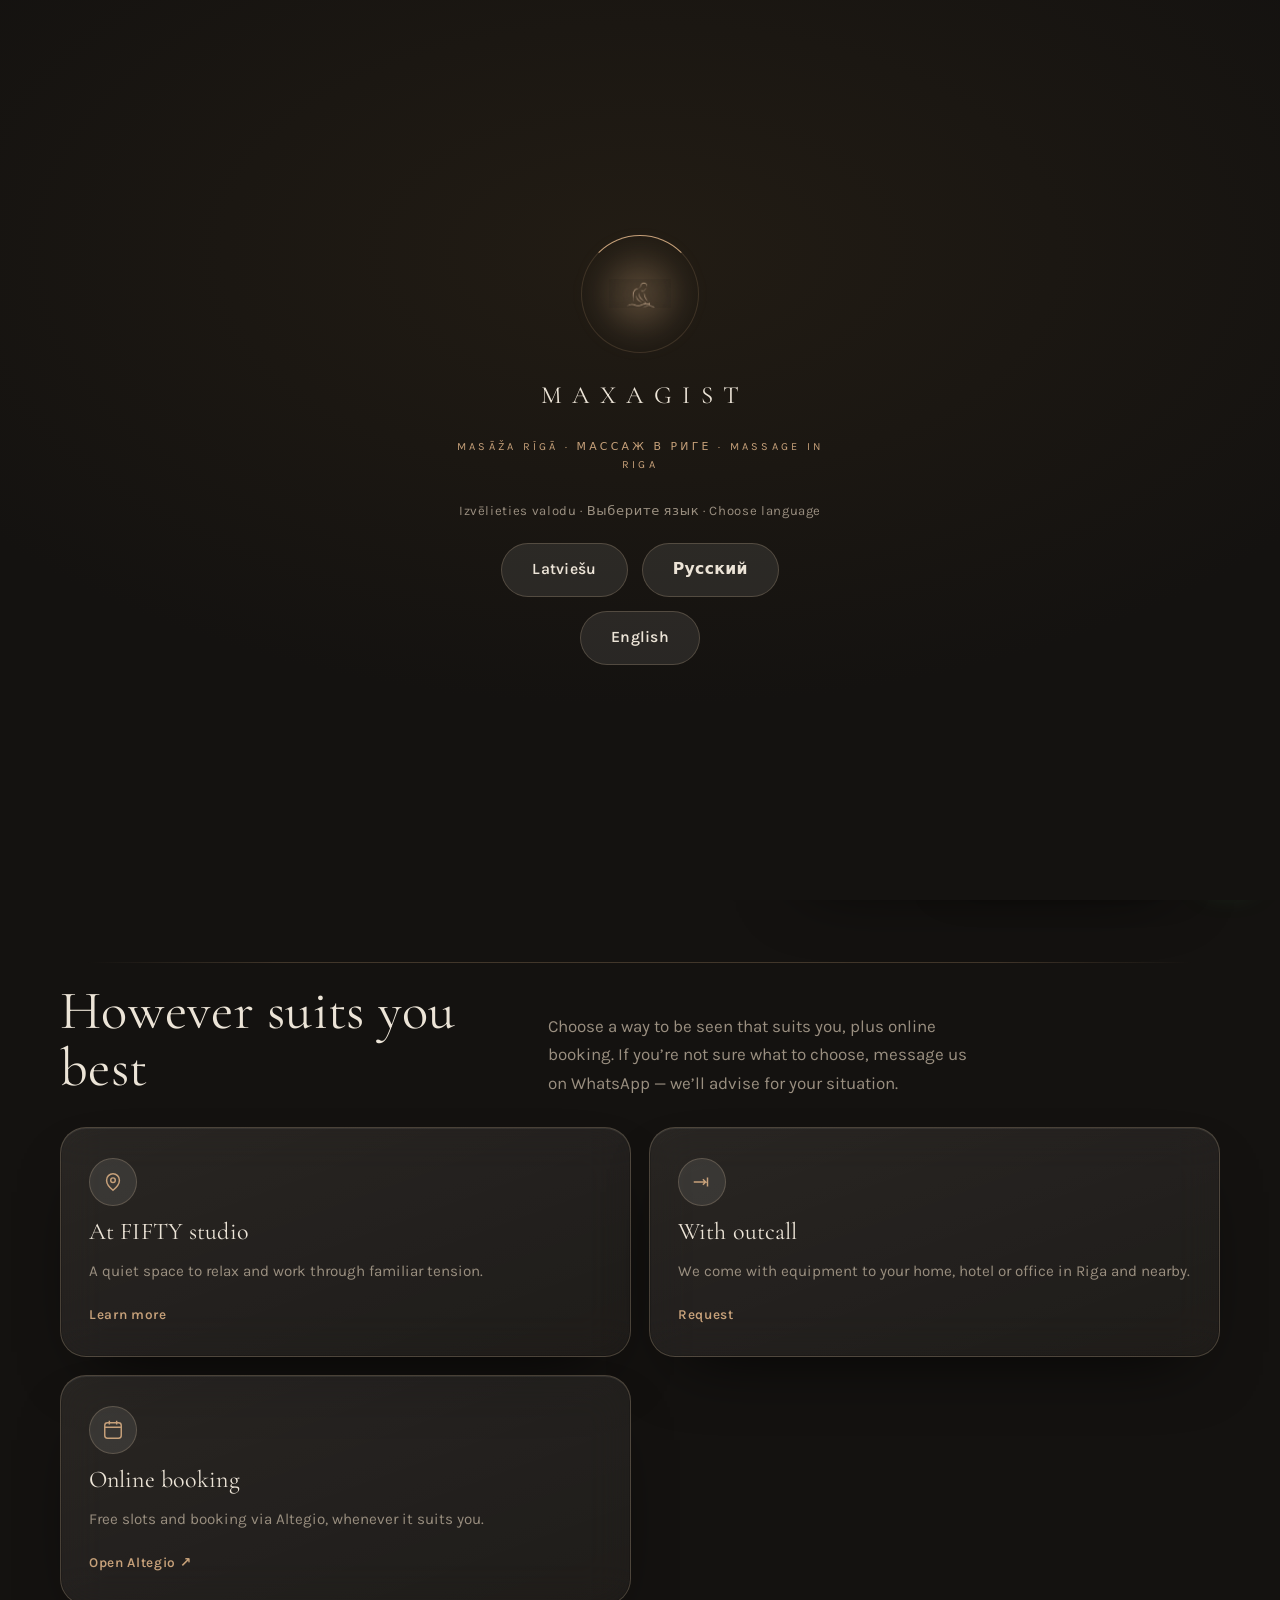
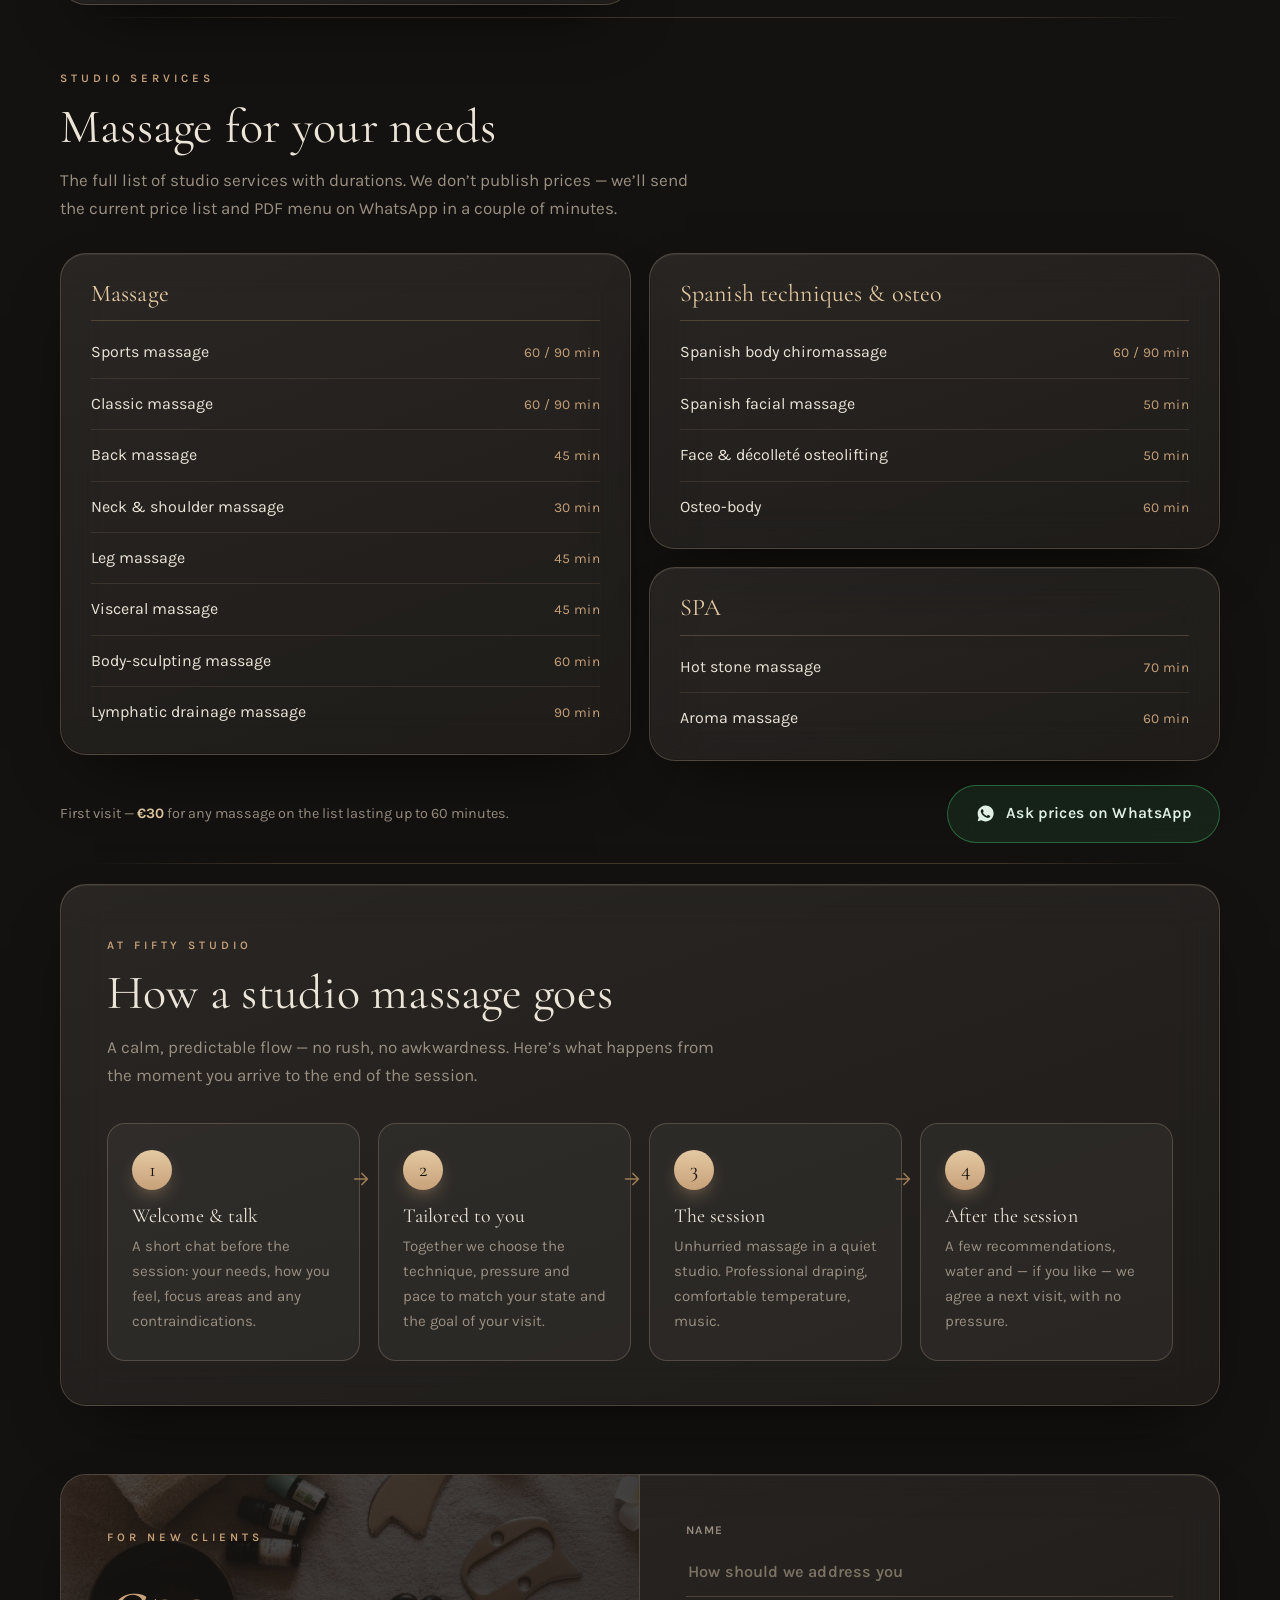
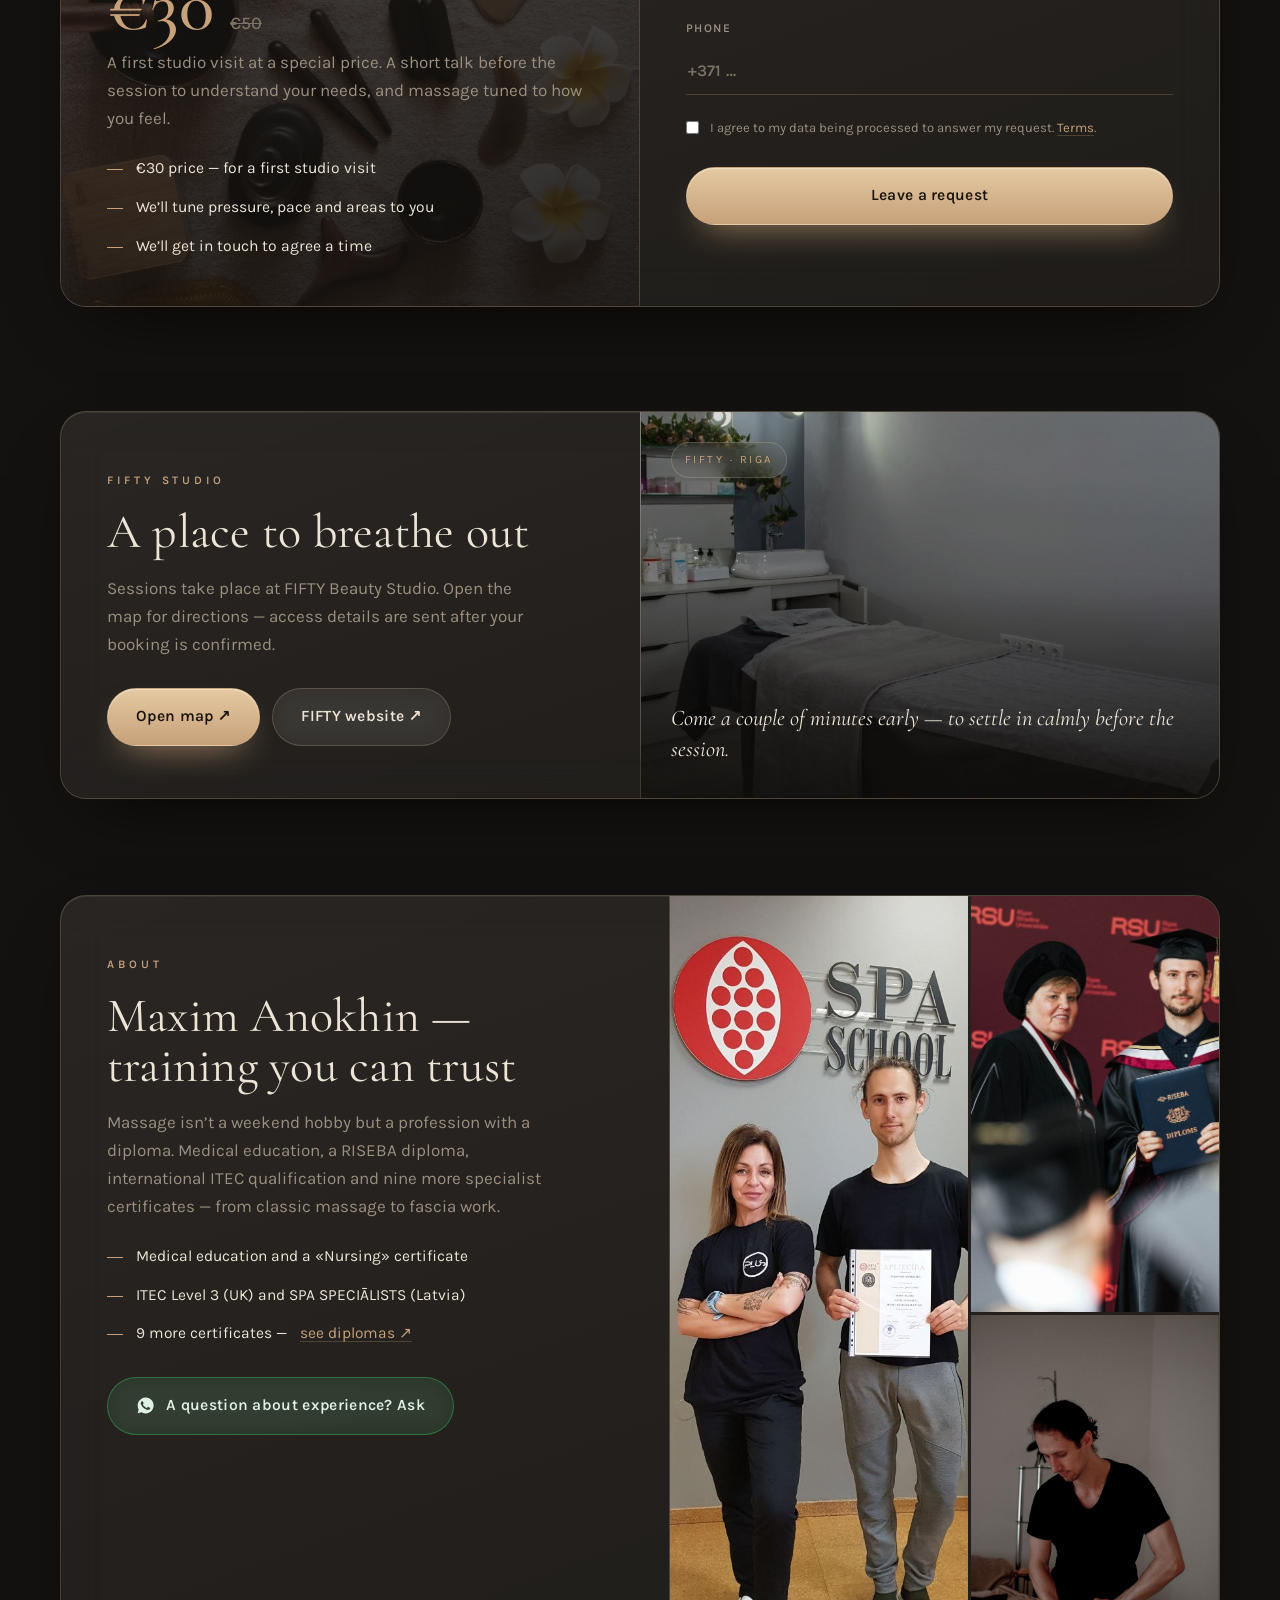
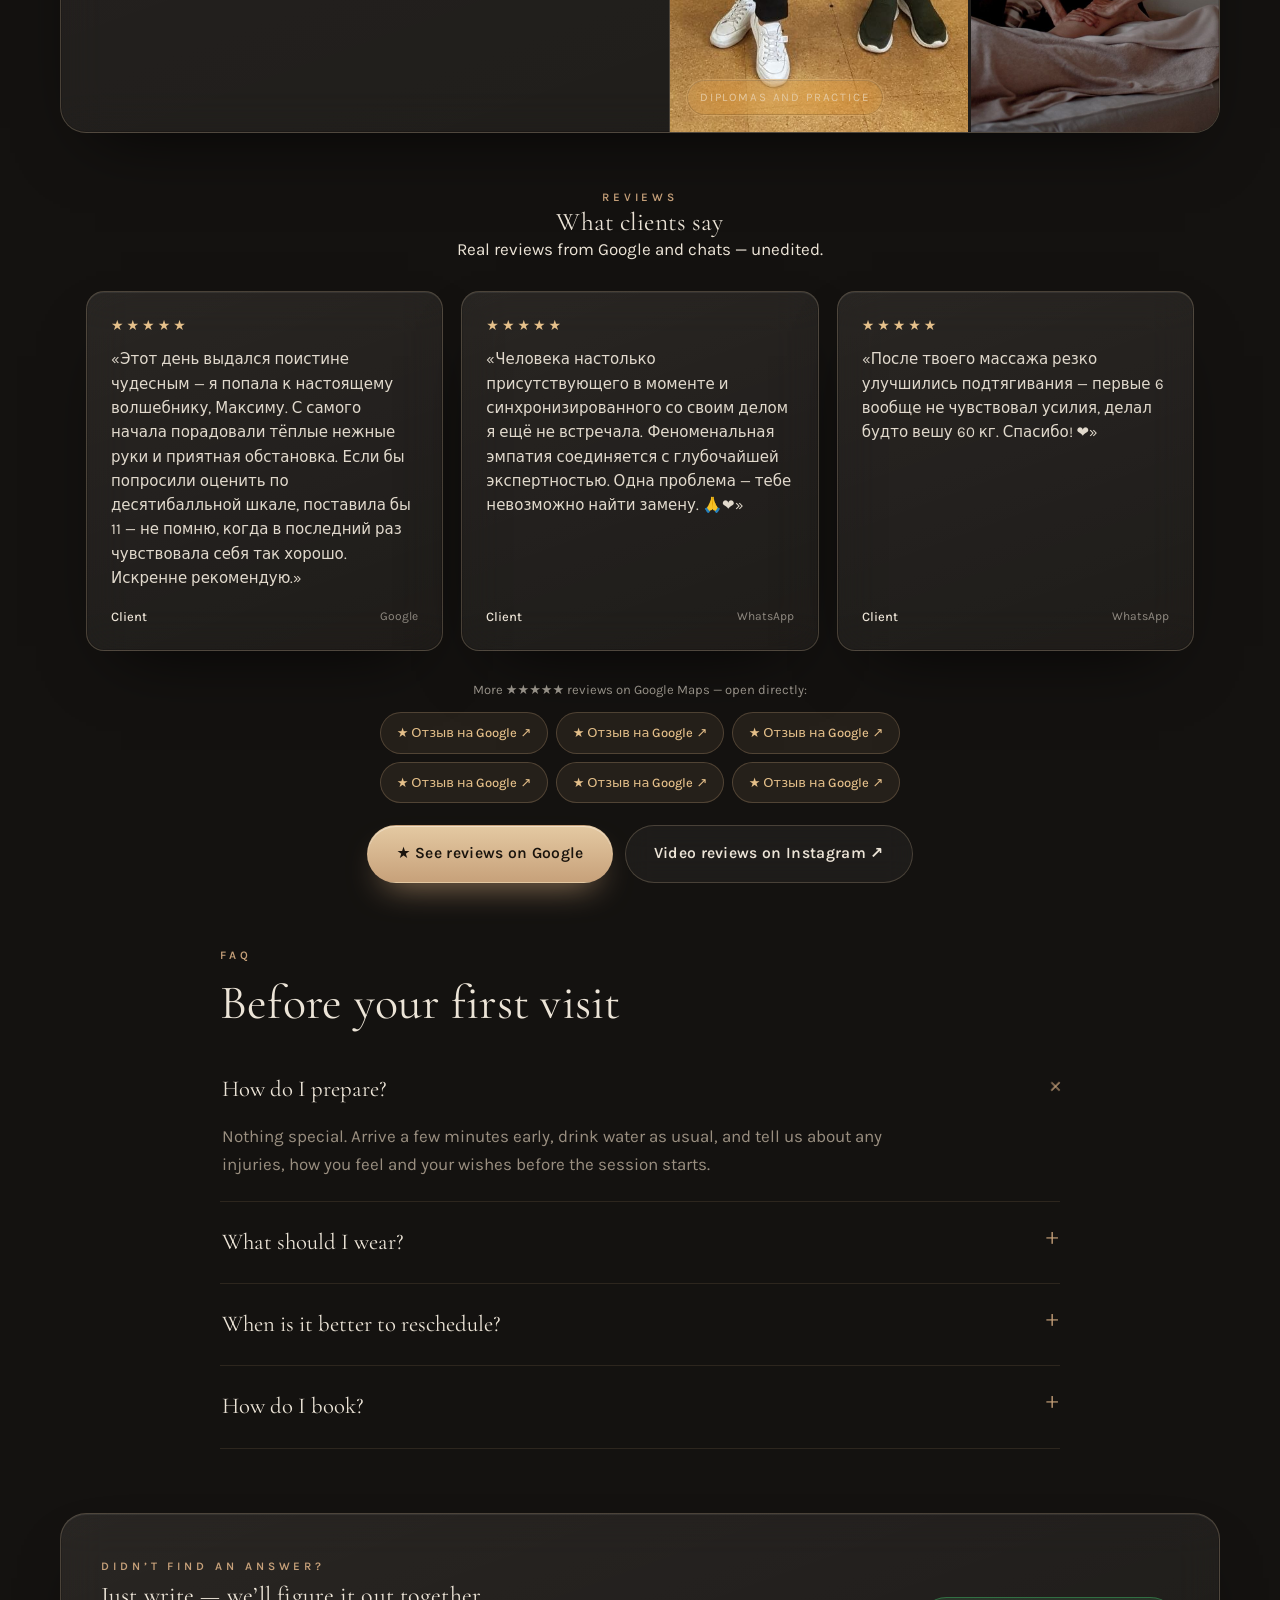
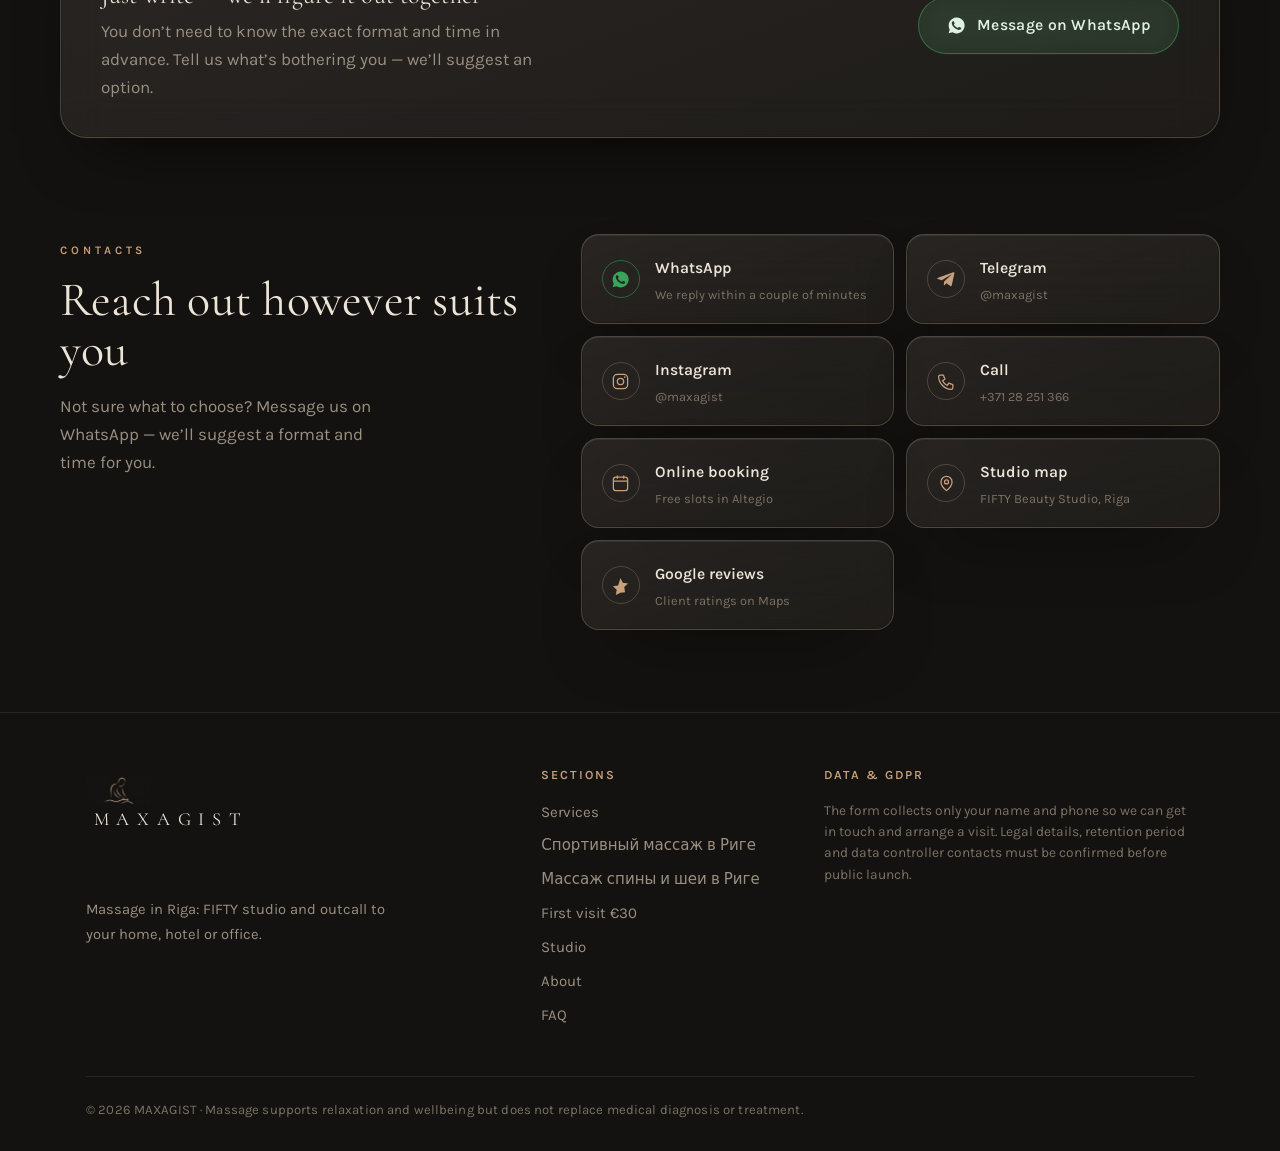
==== index.html @ 076cb523 "Remove message field from lead form, keep name + phone only Drop the optional message textarea and i" ====
<!doctype html>
<html lang="ru">
<head>
<meta charset="utf-8">
<!-- Google tag (gtag.js) — GA4 + Google Ads -->
<script async src="https://www.googletagmanager.com/gtag/js?id=G-D7B249WJS0"></script>
<script>
  window.dataLayer = window.dataLayer || [];
  function gtag(){dataLayer.push(arguments);}
  gtag('js', new Date());
  gtag('config', 'G-D7B249WJS0');
  gtag('config', 'AW-18386499497');
</script>
<!-- Meta Pixel Code -->
<script>
!function(f,b,e,v,n,t,s){if(f.fbq)return;n=f.fbq=function(){n.callMethod?n.callMethod.apply(n,arguments):n.queue.push(arguments)};if(!f._fbq)f._fbq=n;n.push=n;n.loaded=!0;n.version='2.0';n.queue=[];t=b.createElement(e);t.async=!0;t.src=v;s=b.getElementsByTagName(e)[0];s.parentNode.insertBefore(t,s)}(window,document,'script','https://connect.facebook.net/en_US/fbevents.js');
fbq('init','1383733323705616');
fbq('track','PageView');
</script>
<noscript><img height="1" width="1" style="display:none" src="https://www.facebook.com/tr?id=1383733323705616&ev=PageView&noscript=1" alt=""/></noscript>
<!-- End Meta Pixel Code -->
<script>try{if(localStorage.getItem('lang'))document.documentElement.classList.add('lang-set');}catch(e){}</script>
<meta name="viewport" content="width=device-width,initial-scale=1,viewport-fit=cover">
<meta name="theme-color" content="#141210">
<meta name="mobile-web-app-capable" content="yes">
<link rel="icon" href="/favicon.ico" sizes="32x32">
<link rel="icon" href="/favicon.svg" type="image/svg+xml">
<link rel="icon" href="/icon-192.png" sizes="192x192" type="image/png">
<link rel="apple-touch-icon" href="/apple-touch-icon.png">
<link rel="mask-icon" href="/favicon.svg" color="#c7a17a">
<title>MAXAGIST — массаж в Риге · студия FIFTY и выезд</title>
<meta name="description" content="MAXAGIST — массаж в Риге. Студия FIFTY и выезд на дом, в отель, офис. Первый визит — €30. Запись в WhatsApp или онлайн.">
<meta name="keywords" content="массаж Рига, массаж на дом Рига, выезд массажиста, массаж студия FIFTY, классический массаж, хиромассаж, тайский массаж, masāža Rīga, massage Riga">
<meta name="robots" content="index,follow,max-image-preview:large">
<meta name="author" content="MAXAGIST · Максим Анохин">
<link rel="canonical" href="https://maxagist.com/">
<meta property="og:title" content="MAXAGIST — массаж в Риге · студия FIFTY и выезд">
<meta property="og:description" content="Массаж без спешки, под ваше состояние. Первый визит — €30. Студия FIFTY или выезд по Риге.">
<meta property="og:type" content="website">
<meta property="og:url" content="https://maxagist.com/">
<meta property="og:site_name" content="MAXAGIST">
<meta property="og:locale" content="ru_LV">
<meta property="og:image" content="https://maxagist.com/photos/massage-back.jpg">
<meta property="og:image:alt" content="Массаж в студии FIFTY, Рига">
<meta name="twitter:card" content="summary_large_image">
<meta name="twitter:title" content="MAXAGIST — массаж в Риге">
<meta name="twitter:description" content="Первый визит — €30. Студия FIFTY или выезд по Риге. Запись в WhatsApp.">
<meta name="twitter:image" content="https://maxagist.com/photos/massage-back.jpg">
<link rel="preconnect" href="https://fonts.googleapis.com">
<link rel="preconnect" href="https://fonts.gstatic.com" crossorigin>
<link href="https://fonts.googleapis.com/css2?family=Cormorant+Garamond:ital,wght@0,400;0,500;0,600;1,400;1,500&family=Karla:wght@300;400;500;600&display=swap" rel="stylesheet">
<link rel="stylesheet" href="styles.css">
<script type="application/ld+json">
{
  "@context": "https://schema.org",
  "@type": "MassageTherapy",
  "@id": "https://maxagist.com/#business",
  "name": "MAXAGIST",
  "description": "Массаж в Риге: студия FIFTY и выезд на дом, в отель, офис. Первый визит — €30.",
  "url": "https://maxagist.com/",
  "telephone": "+37128251366",
  "image": "https://maxagist.com/photos/massage-back.jpg",
  "logo": "https://maxagist.com/photos/logo.png",
  "priceRange": "€€",
  "currenciesAccepted": "EUR",
  "areaServed": { "@type": "City", "name": "Rīga" },
  "address": {
    "@type": "PostalAddress",
    "addressLocality": "Rīga",
    "addressCountry": "LV"
  },
  "hasMap": "https://www.google.com/maps/place/?q=place_id:ChIJy_BVAu5xg4QRtBVVZGAD5xs",
  "sameAs": [
    "https://www.instagram.com/maxagist",
    "https://t.me/maxagist",
    "https://www.google.com/maps/place/?q=place_id:ChIJy_BVAu5xg4QRtBVVZGAD5xs"
  ],
  "provider": {
    "@type": "Person",
    "name": "Максим Анохин",
    "jobTitle": "Массажист",
    "hasCredential": "ITEC Level 3, SPA SPECIĀLISTS, медицинское образование"
  },
  "makesOffer": {
    "@type": "Offer",
    "name": "Первый визит в студию",
    "price": "30",
    "priceCurrency": "EUR",
    "description": "Первый визит в студию FIFTY по специальной цене €30 (обычно €50)."
  }
}
</script>
<script type="application/ld+json">
{
  "@context": "https://schema.org",
  "@type": "FAQPage",
  "mainEntity": [
    {
      "@type": "Question",
      "name": "Как подготовиться к массажу?",
      "acceptedAnswer": { "@type": "Answer", "text": "Ничего особенного. Приходите на несколько минут раньше, пейте воду как обычно и расскажите о травмах, самочувствии и пожеланиях до начала сеанса." }
    },
    {
      "@type": "Question",
      "name": "Что надеть на массаж?",
      "acceptedAnswer": { "@type": "Answer", "text": "Что-то, в чём вам комфортно. Раздеваетесь только до удобного для вас уровня; во время процедуры используется профессиональное укрытие." }
    },
    {
      "@type": "Question",
      "name": "Как записаться на массаж в Риге?",
      "acceptedAnswer": { "@type": "Answer", "text": "Быстрее всего — написать в WhatsApp или Telegram. Можно выбрать слот самому через онлайн-запись Altegio." }
    }
  ]
}
</script>
<script>
  window.MX_TRACK_ENDPOINT = 'https://xqwawjnvvmcydcbswous.supabase.co/functions/v1/track';
  window.MX_SUPABASE_URL   = 'https://xqwawjnvvmcydcbswous.supabase.co';
  window.MX_SUPABASE_KEY   = 'sb_publishable_2AMisP8HO4VAa4iLb7NQuA_q5hooyGT';
</script>
<script src="tracker.js" defer></script>
<script src="content.js" defer></script>
</head>
<body id="top">
<div class="bg-base"></div>
<div class="bg-glow"><i></i><i></i><i></i></div>
<div class="bg-grain"></div>

<!-- PRELOADER / LANGUAGE GATE -->
<div class="preload" id="preload">
  <div class="preload-in">
    <div class="logo-wrap">
      <span class="ring"></span>
      <img src="photos/logo.png" alt="MAXAGIST">
    </div>
    <span class="wm">MAXAGIST</span>
    <span class="tagline">Masāža Rīgā · Массаж в Риге · Massage in Riga</span>
    <p class="choose">Izvēlieties valodu · Выберите язык · Choose language</p>
    <div class="langs">
      <button type="button" data-lang="lv">Latviešu</button>
      <button type="button" data-lang="ru">Русский</button>
      <button type="button" data-lang="en">English</button>
    </div>
  </div>
</div>

<header class="top">
  <div class="wrap top-in">
    <a href="#top" class="brand"><img src="photos/logo.png" alt="MAXAGIST"><span class="wm">MAXAGIST</span></a>
    <nav class="nav" id="nav">
      <a href="#services" data-i18n="nav.services">Услуги</a>
      <a href="vyezd.html" data-i18n="nav.outcall">Выезд</a>
      <a href="#offer" data-i18n="nav.first">Первый визит</a>
      <a href="#studio" data-i18n="nav.studio">Студия</a>
      <a href="#about" data-i18n="nav.about">О специалисте</a>
      <a href="#reviews" data-i18n="reviews.eyebrow">Отзывы</a>
      <a href="#faq" data-i18n="nav.faq">Вопросы</a>
      <a href="#contacts" data-i18n="nav.contacts">Контакты</a>
      <a class="nav-tel" href="tel:+37128251366"><svg viewBox="0 0 24 24" fill="none" stroke="currentColor" stroke-width="1.6"><path d="M4 4h4l2 5-3 2a12 12 0 0 0 6 6l2-3 5 2v4a2 2 0 0 1-2 2A17 17 0 0 1 2 6a2 2 0 0 1 2-2Z"/></svg><span><span data-i18n="nav.call">Позвонить</span> · +371 28 251 366</span></a>
    </nav>
    <div class="top-right">
      <a class="top-tel" href="tel:+37128251366">+371 28 251 366</a>
      <div class="lang" id="lang-switch" role="group" aria-label="Valoda / Язык / Language">
        <button type="button" data-lang="lv">LV</button>
        <button type="button" data-lang="ru">RU</button>
        <button type="button" data-lang="en">EN</button>
      </div>
    <button class="burger" id="burger" aria-label="Меню" data-i18n-aria="a.menu" aria-expanded="false">
      <svg class="ic-menu" viewBox="0 0 24 24" fill="none" stroke="currentColor" stroke-width="1.8" stroke-linecap="round"><path d="M4 7h16M4 12h16M4 17h16"/></svg>
      <svg class="ic-close" viewBox="0 0 24 24" fill="none" stroke="currentColor" stroke-width="1.8" stroke-linecap="round"><path d="M5 5l14 14M19 5 5 19"/></svg>
    </button>
    </div>
  </div>
</header>

<!-- HERO -->
<section class="hero wrap">
  <div class="hero-in">
    <div>
      <span class="eyebrow rise" data-i18n="hero.eyebrow" data-edit="hero.eyebrow">Максим · массаж в Риге, студия и выезд</span>
      <h1 class="rise d1" data-i18n-html="hero.h1" data-edit="hero.h1" data-edit-html>Первый визит —<br><span class="price">€30</span><span class="old">обычно €50</span></h1>
      <p class="lead rise d2" data-i18n="hero.lead" data-edit="hero.lead">Знакомство с форматом и массаж, подобранный под ваше тело и запрос. Приём в студии FIFTY либо выезд к вам — домой, в отель или офис.</p>
      <div class="hero-cta rise d2">
        <a class="btn btn-wa" id="wa-hero" href="#" target="_blank" rel="noopener">
          <svg viewBox="0 0 24 24" fill="currentColor"><path d="M12 2a10 10 0 0 0-8.6 15l-1.3 4.8 4.9-1.3A10 10 0 1 0 12 2Zm5.7 14.1c-.2.7-1.4 1.3-2 1.4-.5.1-1.1.1-1.8-.1-.4-.1-1-.3-1.7-.6-3-1.3-4.9-4.3-5-4.5-.2-.2-1.2-1.6-1.2-3s.7-2.1 1-2.4c.2-.3.5-.3.7-.3h.5c.2 0 .4 0 .6.5l.8 2c.1.2.1.4 0 .5l-.4.5-.3.3c-.2.2-.3.4-.1.7.2.3.9 1.4 1.9 2.3 1.3 1.1 2.3 1.5 2.6 1.6.3.1.5.1.7-.1l.9-1c.2-.2.4-.2.6-.1l2 .9c.2.1.4.2.4.3.1.2.1.7-.1 1.1Z"/></svg>
          <span data-i18n="hero.wa">Написать в WhatsApp</span></a>
        <a class="btn btn-line" href="#offer" data-i18n="hero.book">Или записаться на сайте</a>
      </div>
      <p class="hero-trust rise d3" data-i18n-html="hero.trust">Не знаете, что выбрать? Просто напишите — подскажем формат и время за пару минут. Отвечаем обычно <b>в течение нескольких минут</b>.</p>
    </div>
    <div class="hero-art">
      <div class="frame glass">
        <img src="photos/massage-back.jpg" alt="Массаж спины в студии FIFTY" loading="eager">
        <span class="badge glass"><span class="dot"></span><span data-i18n="hero.badge">Онлайн · отвечаем сейчас</span></span>
      </div>
    </div>
  </div>
</section>

<div class="thread"><i></i></div>

<!-- FORMATS -->
<section id="formats" class="formats wrap">
  <div class="fmt-intro">
    <h2 data-i18n="fmt.title">Как вам удобнее</h2>
    <p data-i18n="fmt.intro">Выберите удобный формат приёма плюс запись онлайн. Если не знаете, что выбрать, напишите в WhatsApp — подскажем под вашу ситуацию.</p>
  </div>
  <div class="fmt-list">
    <a class="fmt glass" href="#studio">
      <span class="fmt-ic"><svg viewBox="0 0 24 24" fill="none" stroke="currentColor" stroke-width="1.6"><path d="M12 21s7-5.7 7-11a7 7 0 0 0-14 0c0 5.3 7 11 7 11Z"/><circle cx="12" cy="10" r="2.5"/></svg></span>
      <h3 data-i18n="fmt.studio.h">В студии FIFTY</h3>
      <p data-i18n="fmt.studio.p">Тихое пространство для расслабления и работы с привычным напряжением.</p>
      <span class="go" data-i18n="fmt.studio.go">Подробнее</span>
    </a>
    <a class="fmt glass" href="vyezd.html">
      <span class="fmt-ic"><svg viewBox="0 0 24 24" fill="none" stroke="currentColor" stroke-width="1.6"><path d="M3 12h13l-3-3m3 3-3 3M18 7v10"/></svg></span>
      <h3 data-i18n="fmt.outcall.h">С выездом</h3>
      <p data-i18n="fmt.outcall.p">Приедем с оборудованием домой, в отель или офис по Риге и рядом.</p>
      <span class="go" data-i18n="fmt.outcall.go">Запросить</span>
    </a>
    <a class="fmt glass" href="https://n1022981.alteg.io" target="_blank" rel="noopener">
      <span class="fmt-ic"><svg viewBox="0 0 24 24" fill="none" stroke="currentColor" stroke-width="1.6"><rect x="3" y="4" width="18" height="17" rx="3"/><path d="M3 9h18M8 2v4M16 2v4"/></svg></span>
      <h3 data-i18n="fmt.online.h">Онлайн-запись</h3>
      <p data-i18n="fmt.online.p">Свободные слоты и запись через Altegio, когда удобно.</p>
      <span class="go" data-i18n="fmt.online.go">Открыть Altegio ↗</span>
    </a>
  </div>
</section>

<div class="thread"><i></i></div>

<!-- STUDIO SERVICES (no prices) -->
<section id="services" class="services wrap">
  <div class="svc-intro">
    <span class="eyebrow" data-i18n="svc.eyebrow">Услуги студии</span>
    <h2 data-i18n="svc.title">Массаж под ваш запрос</h2>
    <p data-i18n="svc.intro" data-edit="svc.intro">Полный список услуг студии с длительностью. Цены не публикуем — актуальный прайс и PDF-меню пришлём в WhatsApp за пару минут.</p>
  </div>
  <div class="svc-groups">
    <div class="svc-cat glass">
      <h3 class="svc-cat-h" data-i18n="svc.cat.massage">Массаж</h3>
      <ul class="svc-items">
        <li><span class="svc-name" data-i18n="svc.sport">Спортивный массаж</span><span class="svc-dur">60 / 90 <span data-i18n="svc.min">мин</span></span></li>
        <li><span class="svc-name" data-i18n="svc.classic">Классический массаж</span><span class="svc-dur">60 / 90 <span data-i18n="svc.min">мин</span></span></li>
        <li><span class="svc-name" data-i18n="svc.back">Массаж спины</span><span class="svc-dur">45 <span data-i18n="svc.min">мин</span></span></li>
        <li><span class="svc-name" data-i18n="svc.neck">Массаж шейно-воротниковой зоны</span><span class="svc-dur">30 <span data-i18n="svc.min">мин</span></span></li>
        <li><span class="svc-name" data-i18n="svc.legs">Массаж ног</span><span class="svc-dur">45 <span data-i18n="svc.min">мин</span></span></li>
        <li><span class="svc-name" data-i18n="svc.visceral">Висцеральный массаж</span><span class="svc-dur">45 <span data-i18n="svc.min">мин</span></span></li>
        <li><span class="svc-name" data-i18n="svc.sculpt">Скульптурирующий массаж</span><span class="svc-dur">60 <span data-i18n="svc.min">мин</span></span></li>
        <li><span class="svc-name" data-i18n="svc.lymph">Лимфодренажный массаж</span><span class="svc-dur">90 <span data-i18n="svc.min">мин</span></span></li>
      </ul>
    </div>
    <div class="svc-col">
      <div class="svc-cat glass">
        <h3 class="svc-cat-h" data-i18n="svc.cat.spanish">Испанские техники и остео</h3>
        <ul class="svc-items">
          <li><span class="svc-name" data-i18n="svc.chiro">Испанский хиромассаж тела</span><span class="svc-dur">60 / 90 <span data-i18n="svc.min">мин</span></span></li>
          <li><span class="svc-name" data-i18n="svc.face">Испанский массаж лица</span><span class="svc-dur">50 <span data-i18n="svc.min">мин</span></span></li>
          <li><span class="svc-name" data-i18n="svc.osteolift">Остеолифтинг лица и декольте</span><span class="svc-dur">50 <span data-i18n="svc.min">мин</span></span></li>
          <li><span class="svc-name" data-i18n="svc.osteobody">Остео-боди</span><span class="svc-dur">60 <span data-i18n="svc.min">мин</span></span></li>
        </ul>
      </div>
      <div class="svc-cat glass">
        <h3 class="svc-cat-h" data-i18n="svc.cat.spa">SPA</h3>
        <ul class="svc-items">
          <li><span class="svc-name" data-i18n="svc.hotstone">Hot stone massage</span><span class="svc-dur">70 <span data-i18n="svc.min">мин</span></span></li>
          <li><span class="svc-name" data-i18n="svc.aroma">Аромамассаж</span><span class="svc-dur">60 <span data-i18n="svc.min">мин</span></span></li>
        </ul>
      </div>
    </div>
  </div>
  <div class="svc-foot">
    <p class="svc-note" data-i18n-html="svc.note">Первый визит — <b>€30</b> на любой массаж из списка длительностью до 60 минут включительно.</p>
    <a class="btn btn-wa" id="wa-price" href="#" target="_blank" rel="noopener">
      <svg viewBox="0 0 24 24" fill="currentColor"><path d="M12 2a10 10 0 0 0-8.6 15l-1.3 4.8 4.9-1.3A10 10 0 1 0 12 2Zm5.7 14.1c-.2.7-1.4 1.3-2 1.4-.5.1-1.1.1-1.8-.1-.4-.1-1-.3-1.7-.6-3-1.3-4.9-4.3-5-4.5-.2-.2-1.2-1.6-1.2-3s.7-2.1 1-2.4c.2-.3.5-.3.7-.3h.5c.2 0 .4 0 .6.5l.8 2c.1.2.1.4 0 .5l-.4.5-.3.3c-.2.2-.3.4-.1.7.2.3.9 1.4 1.9 2.3 1.3 1.1 2.3 1.5 2.6 1.6.3.1.5.1.7-.1l.9-1c.2-.2.4-.2.6-.1l2 .9c.2.1.4.2.4.3.1.2.1.7-.1 1.1Z"/></svg>
      <span data-i18n="svc.price">Узнать цены в WhatsApp</span></a>
  </div>
</section>

<div class="thread"><i></i></div>

<!-- STUDIO PROCESS -->
<section id="process" class="outcall wrap">
  <div class="outcall-in glass">
    <div class="outcall-head">
      <span class="eyebrow" data-i18n="sp.eyebrow">В студии FIFTY</span>
      <h2 data-i18n="sp.h" data-edit="sp.h">Как проходит массаж в студии</h2>
      <p data-i18n="sp.p" data-edit="sp.p">Спокойный и понятный сценарий — без спешки и неловкости. Вот что происходит от вашего прихода до конца сеанса.</p>
    </div>
    <ol class="steps steps-4">
      <li class="step">
        <span class="step-n">1</span>
        <h3 data-i18n="sp.s1h">Встреча и разговор</h3>
        <p data-i18n="sp.s1p">Короткий разговор до сеанса: запрос, самочувствие, зоны внимания и противопоказания.</p>
        <span class="arrow"><svg viewBox="0 0 24 24" fill="none" stroke="currentColor" stroke-width="1.8" stroke-linecap="round" stroke-linejoin="round"><path d="M5 12h14M13 6l6 6-6 6"/></svg></span>
      </li>
      <li class="step">
        <span class="step-n">2</span>
        <h3 data-i18n="sp.s2h">Подбор под вас</h3>
        <p data-i18n="sp.s2p">Вместе выбираем технику, силу и темп под ваше состояние и цель визита.</p>
        <span class="arrow"><svg viewBox="0 0 24 24" fill="none" stroke="currentColor" stroke-width="1.8" stroke-linecap="round" stroke-linejoin="round"><path d="M5 12h14M13 6l6 6-6 6"/></svg></span>
      </li>
      <li class="step">
        <span class="step-n">3</span>
        <h3 data-i18n="sp.s3h">Сам сеанс</h3>
        <p data-i18n="sp.s3p">Массаж без спешки в тихой студии. Профессиональное укрытие, комфортная температура, музыка.</p>
        <span class="arrow"><svg viewBox="0 0 24 24" fill="none" stroke="currentColor" stroke-width="1.8" stroke-linecap="round" stroke-linejoin="round"><path d="M5 12h14M13 6l6 6-6 6"/></svg></span>
      </li>
      <li class="step">
        <span class="step-n">4</span>
        <h3 data-i18n="sp.s4h">После сеанса</h3>
        <p data-i18n="sp.s4p">Пара рекомендаций, вода и, при желании, согласуем следующий визит — без давления.</p>
      </li>
    </ol>
  </div>
</section>

<!-- OFFER + FORM -->
<section id="offer" class="offer wrap">
  <div class="offer-panel glass">
    <div class="offer-info">
      <span class="eyebrow" data-i18n="offer.eyebrow">Новым клиентам</span>
      <div class="offer-price">€30 <span class="old">€50</span></div>
      <p data-i18n="offer.p" data-edit="offer.p">Первый визит в студию по специальной цене. Короткий разговор до сеанса, чтобы понять запрос, и массаж под ваше состояние.</p>
      <ul>
        <li><i></i><span data-i18n="offer.li1">Цена €30 — за первый визит в студию</span></li>
        <li><i></i><span data-i18n="offer.li2">Подберём силу, темп и зоны под вас</span></li>
        <li><i></i><span data-i18n="offer.li3">Свяжемся, чтобы согласовать время</span></li>
      </ul>
    </div>
    <div>
      <form id="lead-form" novalidate>
        <label><span data-i18n="form.name">Имя</span><input name="name" required autocomplete="name" placeholder="Как к вам обращаться" data-i18n-ph="form.name.ph"></label>
        <label><span data-i18n="form.phone">Телефон</span><input type="tel" name="phone" required autocomplete="tel" placeholder="+371 …"></label>
        <label class="consent"><input type="checkbox" required>
          <span data-i18n-html="form.consent">Согласен(-на) на обработку данных для ответа на запрос. <a href="#terms">Условия</a>.</span></label>
        <button class="btn btn-gold" type="submit" id="submit-btn" data-i18n="form.submit">Оставить заявку</button>
        <p class="status" id="status" aria-live="polite"></p>
        <a class="btn btn-wa wa-fallback" id="wa-fallback" href="#" target="_blank" rel="noopener">
          <svg viewBox="0 0 24 24" fill="currentColor"><path d="M12 2a10 10 0 0 0-8.6 15l-1.3 4.8 4.9-1.3A10 10 0 1 0 12 2Zm5.7 14.1c-.2.7-1.4 1.3-2 1.4-.5.1-1.1.1-1.8-.1-.4-.1-1-.3-1.7-.6-3-1.3-4.9-4.3-5-4.5-.2-.2-1.2-1.6-1.2-3s.7-2.1 1-2.4c.2-.3.5-.3.7-.3h.5c.2 0 .4 0 .6.5l.8 2c.1.2.1.4 0 .5l-.4.5-.3.3c-.2.2-.3.4-.1.7.2.3.9 1.4 1.9 2.3 1.3 1.1 2.3 1.5 2.6 1.6.3.1.5.1.7-.1l.9-1c.2-.2.4-.2.6-.1l2 .9c.2.1.4.2.4.3.1.2.1.7-.1 1.1Z"/></svg>
          <span data-i18n="form.wafallback">Отправить в WhatsApp</span></a>
      </form>
    </div>
  </div>
</section>

<!-- STUDIO -->
<section id="studio" class="studio wrap">
  <div class="studio-in glass">
    <div class="studio-txt">
      <span class="eyebrow" data-i18n="studio.eyebrow">Студия FIFTY</span>
      <h2 data-i18n="studio.h">Место, где можно выдохнуть</h2>
      <p data-i18n="studio.p">Приём проходит в FIFTY Beauty Studio. Откройте карту для навигации — детали доступа пришлём после подтверждения записи.</p>
      <div class="row">
        <a class="btn btn-gold" href="https://www.google.com/maps/search/?api=1&query=FIFTY+Beauty+Studio+Riga" target="_blank" rel="noopener" data-i18n="studio.map">Открыть карту ↗</a>
        <a class="btn btn-line" href="https://www.fiftystudio.lv/" target="_blank" rel="noopener" data-i18n="studio.site">Сайт FIFTY ↗</a>
      </div>
    </div>
    <div class="studio-visual">
      <span class="pin" data-i18n="studio.pin">FIFTY · Рига</span>
      <p class="cap" data-i18n="studio.cap">Приходите на пару минут раньше — чтобы спокойно настроиться до сеанса.</p>
    </div>
  </div>
</section>

<!-- ABOUT SPECIALIST -->
<section id="about" class="about wrap">
  <div class="about-in glass">
    <div class="about-txt">
      <span class="eyebrow" data-i18n="about.eyebrow">О специалисте</span>
      <h2 data-i18n="about.h" data-edit="about.h">Максим Анохин — образование, которому можно доверять</h2>
      <p data-i18n="about.p" data-edit="about.p">Массаж — не хобби на выходных, а профессия с дипломом. Медицинское образование, диплом RISEBA, международная квалификация ITEC и ещё девять профильных сертификатов — от классического массажа до работы с фасцией.</p>
      <ul class="creds">
        <li><i></i><span data-i18n="about.li1">Медицинское образование и сертификат «Сестринское дело»</span></li>
        <li><i></i><span data-i18n="about.li2">ITEC Level 3 (Великобритания) и SPA SPECIĀLISTS (Латвия)</span></li>
        <li><i></i><span data-i18n="about.li3">Ещё 9 сертификатов — </span><button type="button" class="cert-link" id="open-certs" data-i18n="about.certbtn">смотреть дипломы ↗</button></li>
      </ul>
      <div class="row">
        <a class="btn btn-wa" id="wa-about" href="#" target="_blank" rel="noopener">
          <svg viewBox="0 0 24 24" fill="currentColor"><path d="M12 2a10 10 0 0 0-8.6 15l-1.3 4.8 4.9-1.3A10 10 0 1 0 12 2Zm5.7 14.1c-.2.7-1.4 1.3-2 1.4-.5.1-1.1.1-1.8-.1-.4-.1-1-.3-1.7-.6-3-1.3-4.9-4.3-5-4.5-.2-.2-1.2-1.6-1.2-3s.7-2.1 1-2.4c.2-.3.5-.3.7-.3h.5c.2 0 .4 0 .6.5l.8 2c.1.2.1.4 0 .5l-.4.5-.3.3c-.2.2-.3.4-.1.7.2.3.9 1.4 1.9 2.3 1.3 1.1 2.3 1.5 2.6 1.6.3.1.5.1.7-.1l.9-1c.2-.2.4-.2.6-.1l2 .9c.2.1.4.2.4.3.1.2.1.7-.1 1.1Z"/></svg>
          <span data-i18n="about.wa">Есть вопрос по опыту? Спросить</span></a>
      </div>
    </div>
    <div class="about-gallery">
      <img class="g1" src="photos/cert-spaschool.jpg" alt="Сертификат SPA School">
      <img class="g2" src="photos/diploma-riseba.jpg" alt="Вручение диплома массажиста, RISEBA">
      <img src="photos/massage-leg.jpg" alt="Массаж в процессе сеанса">
      <span class="cap glass" data-i18n="about.galcap">Дипломы и практика</span>
    </div>
  </div>

</section>

<!-- REVIEWS -->
<section id="reviews" class="reviews wrap">
  <div class="rv-head">
    <span class="eyebrow" data-i18n="reviews.eyebrow">Отзывы</span>
    <h2 data-i18n="reviews.h">Что говорят клиенты</h2>
    <p data-i18n="reviews.sub">Живые отзывы из Google и переписки — без прикрас.</p>
  </div>
  <div class="reviews-grid">
    <article class="rv-card glass">
      <div class="rv-stars">★★★★★</div>
      <p class="rv-text">«Этот день выдался поистине чудесным — я попала к настоящему волшебнику, Максиму. С самого начала порадовали тёплые нежные руки и приятная обстановка. Если бы попросили оценить по десятибалльной шкале, поставила бы 11 — не помню, когда в последний раз чувствовала себя так хорошо. Искренне рекомендую.»</p>
      <div class="rv-meta"><span class="rv-name" data-i18n="reviews.n1">Клиентка</span><span class="rv-src">Google</span></div>
    </article>
    <article class="rv-card glass">
      <div class="rv-stars">★★★★★</div>
      <p class="rv-text">«Человека настолько присутствующего в моменте и синхронизированного со своим делом я ещё не встречала. Феноменальная эмпатия соединяется с глубочайшей экспертностью. Одна проблема — тебе невозможно найти замену. 🙏❤️»</p>
      <div class="rv-meta"><span class="rv-name" data-i18n="reviews.n2">Клиентка</span><span class="rv-src">WhatsApp</span></div>
    </article>
    <article class="rv-card glass">
      <div class="rv-stars">★★★★★</div>
      <p class="rv-text">«После твоего массажа резко улучшились подтягивания — первые 6 вообще не чувствовал усилия, делал будто вешу 60 кг. Спасибо! ❤️»</p>
      <div class="rv-meta"><span class="rv-name" data-i18n="reviews.n3">Клиент</span><span class="rv-src">WhatsApp</span></div>
    </article>
  </div>
  <p class="rv-links-label" data-i18n="reviews.more">Ещё отзывы с оценкой ★★★★★ на Google Maps — открываются напрямую:</p>
  <div class="rv-links">
    <a class="rv-link" href="https://maps.app.goo.gl/6eZ8qNh9ni91AvHy7" target="_blank" rel="noopener">★ Отзыв на Google ↗</a>
    <a class="rv-link" href="https://maps.app.goo.gl/3tu5bTZSuwr1q3x47" target="_blank" rel="noopener">★ Отзыв на Google ↗</a>
    <a class="rv-link" href="https://maps.app.goo.gl/VVQLsQJLSiQG1Pxm6" target="_blank" rel="noopener">★ Отзыв на Google ↗</a>
    <a class="rv-link" href="https://maps.app.goo.gl/BfbvKSFYwFjij7RKA" target="_blank" rel="noopener">★ Отзыв на Google ↗</a>
    <a class="rv-link" href="https://maps.app.goo.gl/wgRRKXst9qEeAicw5" target="_blank" rel="noopener">★ Отзыв на Google ↗</a>
    <a class="rv-link" href="https://maps.app.goo.gl/pkw8pjLdjDc7TcuM7" target="_blank" rel="noopener">★ Отзыв на Google ↗</a>
  </div>
  <div class="reviews-cta">
    <a class="btn btn-gold" href="https://search.google.com/local/reviews?placeid=ChIJy_BVAu5xg4QRtBVVZGAD5xs" target="_blank" rel="noopener" data-i18n="reviews.google">★ Смотреть отзывы в Google</a>
    <a class="btn btn-line" href="https://www.instagram.com/s/aGlnaGxpZ2h0OjE4MDA4ODkwOTgyMTQ0OTA3?story_media_id=3336069390539993212_65596189926&amp;igsh=MXB4dHk1cXgybXd6Zw==" target="_blank" rel="noopener" data-i18n="reviews.video">Видео-отзывы в Instagram ↗</a>
  </div>
</section>

<!-- FAQ -->
<section id="faq" class="faq wrap">
  <div class="faq-head">
    <span class="eyebrow" data-i18n="faq.eyebrow">Вопросы</span>
    <h2 data-i18n="faq.h">Перед первым визитом</h2>
  </div>
  <details open><summary><span data-i18n="faq.q1">Как подготовиться?</span><span class="pm">+</span></summary>
    <p class="a" data-i18n="faq.a1">Ничего особенного. Приходите на несколько минут раньше, пейте воду как обычно и расскажите о травмах, самочувствии и пожеланиях до начала сеанса.</p></details>
  <details><summary><span data-i18n="faq.q2">Что надеть?</span><span class="pm">+</span></summary>
    <p class="a" data-i18n="faq.a2">Что-то, в чём вам комфортно. Раздеваетесь только до удобного для вас уровня; во время процедуры используется профессиональное укрытие.</p></details>
  <details><summary><span data-i18n="faq.q3">Когда лучше перенести?</span><span class="pm">+</span></summary>
    <p class="a" data-i18n="faq.a3">При температуре, острой инфекции или плохом самочувствии визит стоит перенести. При беременности, недавней операции или серьёзной травме сначала посоветуйтесь с врачом.</p></details>
  <details><summary><span data-i18n="faq.q4">Как записаться?</span><span class="pm">+</span></summary>
    <p class="a" data-i18n-html="faq.a4">Быстрее всего — написать в WhatsApp или Telegram. Можно выбрать слот самому через <a href="https://n1022981.alteg.io" target="_blank" rel="noopener">Altegio</a>.</p></details>
</section>

<!-- UNDECIDED NUDGE -->
<section class="nudge wrap">
  <div class="nudge-in glass">
    <div>
      <span class="eyebrow" data-i18n="nudge.eyebrow">Не нашли ответ?</span>
      <h3 data-i18n="nudge.h" data-edit="nudge.h">Просто напишите — разберёмся вместе</h3>
      <p data-i18n="nudge.p" data-edit="nudge.p">Не обязательно точно знать формат и время заранее. Расскажите, что беспокоит — предложим вариант.</p>
    </div>
    <a class="btn btn-wa" id="wa-nudge" href="#" target="_blank" rel="noopener">
      <svg viewBox="0 0 24 24" fill="currentColor"><path d="M12 2a10 10 0 0 0-8.6 15l-1.3 4.8 4.9-1.3A10 10 0 1 0 12 2Zm5.7 14.1c-.2.7-1.4 1.3-2 1.4-.5.1-1.1.1-1.8-.1-.4-.1-1-.3-1.7-.6-3-1.3-4.9-4.3-5-4.5-.2-.2-1.2-1.6-1.2-3s.7-2.1 1-2.4c.2-.3.5-.3.7-.3h.5c.2 0 .4 0 .6.5l.8 2c.1.2.1.4 0 .5l-.4.5-.3.3c-.2.2-.3.4-.1.7.2.3.9 1.4 1.9 2.3 1.3 1.1 2.3 1.5 2.6 1.6.3.1.5.1.7-.1l.9-1c.2-.2.4-.2.6-.1l2 .9c.2.1.4.2.4.3.1.2.1.7-.1 1.1Z"/></svg>
      <span data-i18n="nudge.wa">Написать в WhatsApp</span></a>
  </div>
</section>

<!-- CONTACTS -->
<section id="contacts" class="contacts wrap">
  <div class="contacts-in">
    <div>
      <span class="eyebrow" data-i18n="contacts.eyebrow">Контакты</span>
      <h2 data-i18n="contacts.h">Напишите удобным способом</h2>
      <p class="note" data-i18n="contacts.note">Не уверены, что выбрать? Напишите в WhatsApp — подскажем формат и время под вас.</p>
    </div>
    <div class="clinks">
      <a class="clink glass wa" id="wa-contact" href="#" target="_blank" rel="noopener">
        <span class="ic"><svg viewBox="0 0 24 24" fill="currentColor"><path d="M12 2a10 10 0 0 0-8.6 15l-1.3 4.8 4.9-1.3A10 10 0 1 0 12 2Zm5.7 14.1c-.2.7-1.4 1.3-2 1.4-.5.1-1.1.1-1.8-.1-.4-.1-1-.3-1.7-.6-3-1.3-4.9-4.3-5-4.5-.2-.2-1.2-1.6-1.2-3s.7-2.1 1-2.4c.2-.3.5-.3.7-.3h.5c.2 0 .4 0 .6.5l.8 2c.1.2.1.4 0 .5l-.4.5-.3.3c-.2.2-.3.4-.1.7.2.3.9 1.4 1.9 2.3 1.3 1.1 2.3 1.5 2.6 1.6.3.1.5.1.7-.1l.9-1c.2-.2.4-.2.6-.1l2 .9c.2.1.4.2.4.3.1.2.1.7-.1 1.1Z"/></svg></span>
        <span><b>WhatsApp</b><small data-i18n="contact.wa.s">Ответим за пару минут</small></span></a>
      <a class="clink glass" href="https://t.me/maxagist" target="_blank" rel="noopener">
        <span class="ic"><svg viewBox="0 0 24 24" fill="currentColor"><path d="M21.9 4.3 18.7 19.4c-.2 1-.9 1.3-1.8.8l-4.9-3.6-2.4 2.3c-.3.3-.5.5-1 .5l.4-5 9.2-8.3c.4-.4-.1-.6-.6-.2L6 12.9l-4.9-1.5c-1-.3-1.1-1 .2-1.5L20.6 2.9c.9-.3 1.6.2 1.3 1.4Z"/></svg></span>
        <span><b>Telegram</b><small>@maxagist</small></span></a>
      <a class="clink glass" href="https://www.instagram.com/maxagist" target="_blank" rel="noopener">
        <span class="ic"><svg viewBox="0 0 24 24" fill="none" stroke="currentColor" stroke-width="1.6"><rect x="3" y="3" width="18" height="18" rx="5"/><circle cx="12" cy="12" r="4"/><circle cx="17.5" cy="6.5" r="1" fill="currentColor" stroke="none"/></svg></span>
        <span><b>Instagram</b><small>@maxagist</small></span></a>
      <a class="clink glass" href="tel:+37128251366">
        <span class="ic"><svg viewBox="0 0 24 24" fill="none" stroke="currentColor" stroke-width="1.6"><path d="M4 4h4l2 5-3 2a12 12 0 0 0 6 6l2-3 5 2v4a2 2 0 0 1-2 2A17 17 0 0 1 2 6a2 2 0 0 1 2-2Z"/></svg></span>
        <span><b data-i18n="contact.call.b">Позвонить</b><small>+371 28 251 366</small></span></a>
      <a class="clink glass" href="https://n1022981.alteg.io" target="_blank" rel="noopener">
        <span class="ic"><svg viewBox="0 0 24 24" fill="none" stroke="currentColor" stroke-width="1.6"><rect x="3" y="4" width="18" height="17" rx="3"/><path d="M3 9h18M8 2v4M16 2v4"/></svg></span>
        <span><b data-i18n="contact.online.b">Онлайн-запись</b><small data-i18n="contact.online.s">Свободные слоты в Altegio</small></span></a>
      <a class="clink glass" href="https://www.google.com/maps/search/?api=1&query=FIFTY+Beauty+Studio+Riga" target="_blank" rel="noopener">
        <span class="ic"><svg viewBox="0 0 24 24" fill="none" stroke="currentColor" stroke-width="1.6"><path d="M12 21s7-5.7 7-11a7 7 0 0 0-14 0c0 5.3 7 11 7 11Z"/><circle cx="12" cy="10" r="2.5"/></svg></span>
        <span><b data-i18n="contact.map.b">Карта студии</b><small data-i18n="contact.map.s">FIFTY Beauty Studio, Рига</small></span></a>
      <a class="clink glass" href="https://search.google.com/local/reviews?placeid=ChIJy_BVAu5xg4QRtBVVZGAD5xs" target="_blank" rel="noopener">
        <span class="ic"><svg viewBox="0 0 24 24" fill="currentColor"><path d="M12 2.5l2.9 5.9 6.6 1-4.8 4.6 1.1 6.5L12 21l-5.9 3 1.1-6.5L2.4 12.9l6.6-1z"/></svg></span>
        <span><b data-i18n="contact.reviews.b">Отзывы в Google</b><small data-i18n="contact.reviews.s">Оценки клиентов на Картах</small></span></a>
    </div>
  </div>
</section>

<footer id="terms">
  <div class="wrap">
    <div class="foot">
      <div>
        <a href="#top" class="brand"><img src="photos/logo.png" alt="MAXAGIST"><span class="wm">MAXAGIST</span></a>
        <p class="about" data-i18n="foot.about">Массаж в Риге: студия FIFTY и выезд на дом, в отель, офис.</p>
      </div>
      <div>
        <b data-i18n="foot.sections">Разделы</b>
        <a href="#services" data-i18n="nav.services">Услуги</a>
        <a href="sportivnyj-massazh-riga.html">Спортивный массаж в Риге</a>
        <a href="massazh-spiny-shei-riga.html">Массаж спины и шеи в Риге</a>
        <a href="#offer" data-i18n="foot.first">Первый визит €30</a>
        <a href="#studio" data-i18n="nav.studio">Студия</a>
        <a href="#about" data-i18n="nav.about">О специалисте</a>
        <a href="#faq" data-i18n="nav.faq">Вопросы</a>
      </div>
      <div>
        <b data-i18n="foot.gdprhead">Данные и GDPR</b>
        <p class="gdpr" data-i18n="foot.gdpr">Форма собирает только имя и телефон, чтобы мы могли связаться с вами и согласовать визит. Юридические реквизиты, срок хранения и контакты контролёра данных нужно утвердить до публичного запуска.</p>
      </div>
    </div>
    <div class="copy" data-i18n="foot.copy">© 2026 MAXAGIST · Массаж поддерживает расслабление и хорошее самочувствие, но не заменяет медицинскую диагностику или лечение.</div>
  </div>
</footer>

<div class="wa-dock">
  <button class="wa-fab" id="wa-fab" aria-label="Написать в WhatsApp">
    <svg viewBox="0 0 24 24" fill="currentColor"><path d="M12 2a10 10 0 0 0-8.6 15l-1.3 4.8 4.9-1.3A10 10 0 1 0 12 2Zm5.7 14.1c-.2.7-1.4 1.3-2 1.4-.5.1-1.1.1-1.8-.1-.4-.1-1-.3-1.7-.6-3-1.3-4.9-4.3-5-4.5-.2-.2-1.2-1.6-1.2-3s.7-2.1 1-2.4c.2-.3.5-.3.7-.3h.5c.2 0 .4 0 .6.5l.8 2c.1.2.1.4 0 .5l-.4.5-.3.3c-.2.2-.3.4-.1.7.2.3.9 1.4 1.9 2.3 1.3 1.1 2.3 1.5 2.6 1.6.3.1.5.1.7-.1l.9-1c.2-.2.4-.2.6-.1l2 .9c.2.1.4.2.4.3.1.2.1.7-.1 1.1Z"/></svg>
  </button>
  <div class="wa-bubble" id="wa-bubble">
    <button class="x" id="wa-x" aria-label="Закрыть" data-i18n-aria="a.close">×</button>
    <b data-i18n="bubble.b">Не знаете, что выбрать?</b>
    <span data-i18n-html="bubble.text">Напишите в <a href="#" id="wa-bubble-link" target="_blank" rel="noopener">WhatsApp</a> — подскажем формат и время за пару минут.</span>
  </div>
</div>

<!-- CERTIFICATE LIGHTBOX -->
<div class="lightbox" id="lightbox" aria-hidden="true">
  <button class="lb-close" id="lb-close" aria-label="Закрыть">
    <svg viewBox="0 0 24 24" fill="none" stroke="currentColor" stroke-width="1.8" stroke-linecap="round"><path d="M5 5l14 14M19 5 5 19"/></svg>
  </button>
  <button class="lb-nav lb-prev" id="lb-prev" aria-label="Предыдущий сертификат">
    <svg viewBox="0 0 24 24" fill="none" stroke="currentColor" stroke-width="1.8" stroke-linecap="round" stroke-linejoin="round"><path d="M15 5l-7 7 7 7"/></svg>
  </button>
  <button class="lb-nav lb-next" id="lb-next" aria-label="Следующий сертификат">
    <svg viewBox="0 0 24 24" fill="none" stroke="currentColor" stroke-width="1.8" stroke-linecap="round" stroke-linejoin="round"><path d="M9 5l7 7-7 7"/></svg>
  </button>
  <figure class="lb-figure">
    <img id="lb-img" src="" alt="">
    <figcaption id="lb-caption"></figcaption>
  </figure>
  <div class="lb-dots" id="lb-dots"></div>
</div>

<script>
/* ===== CONFIG ===== */
// Заявки формы уходят в тот же Supabase Edge Function, что и трекер (endpoint в <head>).
const LEAD_ENDPOINT = window.MX_TRACK_ENDPOINT || '';
const WA_PHONE      = '37128251366';
/* ================== */

const waLink = t => `https://wa.me/${WA_PHONE}?text=${encodeURIComponent(t)}`;

/* ===== i18n dictionary ===== */
const TITLE = {
  ru: 'MAXAGIST — массаж в Риге · студия FIFTY и выезд',
  lv: 'MAXAGIST — masāža Rīgā · studija FIFTY un izbraukums',
  en: 'MAXAGIST — massage in Riga · FIFTY studio & outcall'
};
const I18N = {
  ru: {
    'a.menu':'Меню','a.close':'Закрыть',
    'reviews.eyebrow':'Отзывы','reviews.h':'Что говорят клиенты','reviews.sub':'Живые отзывы из Google и переписки — без прикрас.','reviews.n1':'Клиентка','reviews.n2':'Клиентка','reviews.n3':'Клиент','reviews.google':'★ Смотреть отзывы в Google','reviews.more':'Ещё отзывы с оценкой ★★★★★ на Google Maps — открываются напрямую:','reviews.video':'Видео-отзывы в Instagram ↗',
    'nav.services':'Услуги','nav.outcall':'Выезд','nav.first':'Первый визит','nav.studio':'Студия',
    'nav.about':'О специалисте','nav.faq':'Вопросы','nav.contacts':'Контакты','nav.call':'Позвонить',
    'hero.eyebrow':'Максим · массаж в Риге, студия и выезд',
    'hero.h1':'Первый визит —<br><span class="price">€30</span><span class="old">обычно €50</span>',
    'hero.lead':'Знакомство с форматом и массаж, подобранный под ваше тело и запрос. Приём в студии FIFTY либо выезд к вам — домой, в отель или офис.',
    'hero.wa':'Написать в WhatsApp','hero.book':'Или записаться на сайте',
    'hero.trust':'Не знаете, что выбрать? Просто напишите — подскажем формат и время за пару минут. Отвечаем обычно <b>в течение нескольких минут</b>.',
    'hero.badge':'Онлайн · отвечаем сейчас',
    'fmt.title':'Как вам удобнее',
    'fmt.intro':'Выберите удобный формат приёма плюс запись онлайн. Если не знаете, что выбрать, напишите в WhatsApp — подскажем под вашу ситуацию.',
    'fmt.studio.h':'В студии FIFTY','fmt.studio.p':'Тихое пространство для расслабления и работы с привычным напряжением.','fmt.studio.go':'Подробнее',
    'fmt.outcall.h':'С выездом','fmt.outcall.p':'Приедем с оборудованием домой, в отель или офис по Риге и рядом.','fmt.outcall.go':'Запросить',
    'fmt.online.h':'Онлайн-запись','fmt.online.p':'Свободные слоты и запись через Altegio, когда удобно.','fmt.online.go':'Открыть Altegio ↗',
    'svc.eyebrow':'Услуги студии','svc.title':'Массаж под ваш запрос',
    'svc.intro':'Полный список услуг студии с длительностью. Цены не публикуем — актуальный прайс и PDF-меню пришлём в WhatsApp за пару минут.',
    'svc.min':'мин',
    'svc.cat.massage':'Массаж','svc.cat.spanish':'Испанские техники и остео','svc.cat.spa':'SPA',
    'svc.sport':'Спортивный массаж','svc.classic':'Классический массаж','svc.back':'Массаж спины',
    'svc.neck':'Массаж шейно-воротниковой зоны','svc.legs':'Массаж ног','svc.visceral':'Висцеральный массаж',
    'svc.sculpt':'Скульптурирующий массаж','svc.lymph':'Лимфодренажный массаж',
    'svc.chiro':'Испанский хиромассаж тела','svc.face':'Испанский массаж лица',
    'svc.osteolift':'Остеолифтинг лица и декольте','svc.osteobody':'Остео-боди',
    'svc.hotstone':'Hot stone massage','svc.aroma':'Аромамассаж',
    'svc.note':'Первый визит — <b>€30</b> на любой массаж из списка длительностью до 60 минут включительно.',
    'svc.price':'Узнать цены в WhatsApp',
    'sp.eyebrow':'В студии FIFTY','sp.h':'Как проходит массаж в студии',
    'sp.p':'Спокойный и понятный сценарий — без спешки и неловкости. Вот что происходит от вашего прихода до конца сеанса.',
    'sp.s1h':'Встреча и разговор','sp.s1p':'Короткий разговор до сеанса: запрос, самочувствие, зоны внимания и противопоказания.',
    'sp.s2h':'Подбор под вас','sp.s2p':'Вместе выбираем технику, силу и темп под ваше состояние и цель визита.',
    'sp.s3h':'Сам сеанс','sp.s3p':'Массаж без спешки в тихой студии. Профессиональное укрытие, комфортная температура, музыка.',
    'sp.s4h':'После сеанса','sp.s4p':'Пара рекомендаций, вода и, при желании, согласуем следующий визит — без давления.',
    'offer.eyebrow':'Новым клиентам',
    'offer.p':'Первый визит в студию по специальной цене. Короткий разговор до сеанса, чтобы понять запрос, и массаж под ваше состояние.',
    'offer.li1':'Цена €30 — за первый визит в студию','offer.li2':'Подберём силу, темп и зоны под вас','offer.li3':'Свяжемся, чтобы согласовать время',
    'form.name':'Имя','form.name.ph':'Как к вам обращаться','form.phone':'Телефон',
    'form.consent':'Согласен(-на) на обработку данных для ответа на запрос. <a href="#terms">Условия</a>.',
    'form.submit':'Оставить заявку','form.wafallback':'Отправить в WhatsApp',
    'studio.eyebrow':'Студия FIFTY','studio.h':'Место, где можно выдохнуть',
    'studio.p':'Приём проходит в FIFTY Beauty Studio. Откройте карту для навигации — детали доступа пришлём после подтверждения записи.',
    'studio.map':'Открыть карту ↗','studio.site':'Сайт FIFTY ↗','studio.pin':'FIFTY · Рига',
    'studio.cap':'Приходите на пару минут раньше — чтобы спокойно настроиться до сеанса.',
    'about.eyebrow':'О специалисте','about.h':'Максим Анохин — образование, которому можно доверять',
    'about.p':'Массаж — не хобби на выходных, а профессия с дипломом. Медицинское образование, диплом RISEBA, международная квалификация ITEC и ещё девять профильных сертификатов — от классического массажа до работы с фасцией.',
    'about.li1':'Медицинское образование и сертификат «Сестринское дело»','about.li2':'ITEC Level 3 (Великобритания) и SPA SPECIĀLISTS (Латвия)',
    'about.li3':'Ещё 9 сертификатов — ','about.certbtn':'смотреть дипломы ↗','about.wa':'Есть вопрос по опыту? Спросить','about.galcap':'Дипломы и практика',
    'faq.eyebrow':'Вопросы','faq.h':'Перед первым визитом',
    'faq.q1':'Как подготовиться?','faq.a1':'Ничего особенного. Приходите на несколько минут раньше, пейте воду как обычно и расскажите о травмах, самочувствии и пожеланиях до начала сеанса.',
    'faq.q2':'Что надеть?','faq.a2':'Что-то, в чём вам комфортно. Раздеваетесь только до удобного для вас уровня; во время процедуры используется профессиональное укрытие.',
    'faq.q3':'Когда лучше перенести?','faq.a3':'При температуре, острой инфекции или плохом самочувствии визит стоит перенести. При беременности, недавней операции или серьёзной травме сначала посоветуйтесь с врачом.',
    'faq.q4':'Как записаться?','faq.a4':'Быстрее всего — написать в WhatsApp или Telegram. Можно выбрать слот самому через <a href="https://n1022981.alteg.io" target="_blank" rel="noopener">Altegio</a>.',
    'nudge.eyebrow':'Не нашли ответ?','nudge.h':'Просто напишите — разберёмся вместе',
    'nudge.p':'Не обязательно точно знать формат и время заранее. Расскажите, что беспокоит — предложим вариант.','nudge.wa':'Написать в WhatsApp',
    'contacts.eyebrow':'Контакты','contacts.h':'Напишите удобным способом',
    'contacts.note':'Не уверены, что выбрать? Напишите в WhatsApp — подскажем формат и время под вас.',
    'contact.wa.s':'Ответим за пару минут','contact.call.b':'Позвонить',
    'contact.online.b':'Онлайн-запись','contact.online.s':'Свободные слоты в Altegio','contact.map.b':'Карта студии','contact.map.s':'FIFTY Beauty Studio, Рига','contact.reviews.b':'Отзывы в Google','contact.reviews.s':'Оценки клиентов на Картах',
    'foot.about':'Массаж в Риге: студия FIFTY и выезд на дом, в отель, офис.','foot.sections':'Разделы','foot.first':'Первый визит €30','foot.gdprhead':'Данные и GDPR',
    'foot.gdpr':'Форма собирает только имя и телефон, чтобы мы могли связаться с вами и согласовать визит. Юридические реквизиты, срок хранения и контакты контролёра данных нужно утвердить до публичного запуска.',
    'foot.copy':'© 2026 MAXAGIST · Массаж поддерживает расслабление и хорошее самочувствие, но не заменяет медицинскую диагностику или лечение.',
    'bubble.b':'Не знаете, что выбрать?','bubble.text':'Напишите в <a href="#" id="wa-bubble-link" target="_blank" rel="noopener">WhatsApp</a> — подскажем формат и время за пару минут.',
    'st.fill':'Заполните имя, телефон и отметьте согласие.','st.dev':'Supabase не подключён (dev). Можно отправить заявку в WhatsApp:',
    'st.sending':'Отправляем…','st.ok':'Спасибо! Заявка получена — свяжемся с вами в ближайшее время.','st.err':'Не удалось отправить. Напишите нам напрямую в WhatsApp:'
  },
  lv: {
    'a.menu':'Izvēlne','a.close':'Aizvērt',
    'reviews.eyebrow':'Atsauksmes','reviews.h':'Ko saka klienti','reviews.sub':'Īstas atsauksmes no Google un sarakstes — bez izskaistinājumiem.','reviews.n1':'Kliente','reviews.n2':'Kliente','reviews.n3':'Klients','reviews.google':'★ Skatīt atsauksmes Google','reviews.more':'Vēl atsauksmes ar ★★★★★ vērtējumu Google Maps — atveras tieši:','reviews.video':'Video atsauksmes Instagram ↗',
    'nav.services':'Pakalpojumi','nav.outcall':'Izbraukums','nav.first':'Pirmā vizīte','nav.studio':'Studija',
    'nav.about':'Par speciālistu','nav.faq':'Jautājumi','nav.contacts':'Kontakti','nav.call':'Zvanīt',
    'hero.eyebrow':'Maksims · masāža Rīgā, studija un izbraukums',
    'hero.h1':'Pirmā vizīte —<br><span class="price">€30</span><span class="old">parasti €50</span>',
    'hero.lead':'Iepazīšanās ar formātu un masāža, kas pielāgota jūsu ķermenim un vēlmēm. Pieņemšana studijā FIFTY vai izbraukums pie jums — mājās, viesnīcā vai birojā.',
    'hero.wa':'Rakstīt uz WhatsApp','hero.book':'Vai pieteikties mājaslapā',
    'hero.trust':'Nezināt, ko izvēlēties? Vienkārši uzrakstiet — ieteiksim formātu un laiku pāris minūtēs. Parasti atbildam <b>dažu minūšu laikā</b>.',
    'hero.badge':'Tiešsaistē · atbildam tagad',
    'fmt.title':'Kā jums ērtāk',
    'fmt.intro':'Izvēlieties ērtu pieņemšanas formātu plus pieraksts tiešsaistē. Ja nezināt, ko izvēlēties, rakstiet uz WhatsApp — ieteiksim jūsu situācijai.',
    'fmt.studio.h':'Studijā FIFTY','fmt.studio.p':'Klusa telpa atslābināšanās un ierastā saspringuma atbrīvošanai.','fmt.studio.go':'Sīkāk',
    'fmt.outcall.h':'Ar izbraukumu','fmt.outcall.p':'Atbrauksim ar aprīkojumu mājās, viesnīcā vai birojā Rīgā un tuvumā.','fmt.outcall.go':'Pieprasīt',
    'fmt.online.h':'Pieraksts tiešsaistē','fmt.online.p':'Brīvie laiki un pieraksts caur Altegio, kad ērti.','fmt.online.go':'Atvērt Altegio ↗',
    'svc.eyebrow':'Studijas pakalpojumi','svc.title':'Masāža jūsu vajadzībām',
    'svc.intro':'Pilns studijas pakalpojumu saraksts ar ilgumu. Cenas nepublicējam — aktuālo cenrādi un PDF izvēlni atsūtīsim WhatsApp pāris minūtēs.',
    'svc.min':'min',
    'svc.cat.massage':'Masāža','svc.cat.spanish':'Spāņu tehnikas un osteo','svc.cat.spa':'SPA',
    'svc.sport':'Sporta masāža','svc.classic':'Klasiskā masāža','svc.back':'Muguras masāža',
    'svc.neck':'Kakla-plecu zonas masāža','svc.legs':'Kāju masāža','svc.visceral':'Viscerālā masāža',
    'svc.sculpt':'Skulpturējošā masāža','svc.lymph':'Limfodrenāžas masāža',
    'svc.chiro':'Spāņu ķermeņa hiromasāža','svc.face':'Spāņu sejas masāža',
    'svc.osteolift':'Sejas un dekoltē osteolifts','svc.osteobody':'Osteo-body',
    'svc.hotstone':'Hot stone masāža','svc.aroma':'Aromamasāža',
    'svc.note':'Pirmā vizīte — <b>€30</b> jebkurai masāžai no saraksta, kuras ilgums nepārsniedz 60 minūtes.',
    'svc.price':'Uzzināt cenas WhatsApp',
    'sp.eyebrow':'Studijā FIFTY','sp.h':'Kā notiek masāža studijā',
    'sp.p':'Mierīgs un saprotams scenārijs — bez steigas un neveiklības. Lūk, kas notiek no jūsu ierašanās līdz seansa beigām.',
    'sp.s1h':'Sagaidīšana un saruna','sp.s1p':'Īsa saruna pirms seansa: vēlmes, pašsajūta, uzmanības zonas un kontrindikācijas.',
    'sp.s2h':'Pielāgošana jums','sp.s2p':'Kopā izvēlamies tehniku, spēku un tempu atbilstoši jūsu stāvoklim un vizītes mērķim.',
    'sp.s3h':'Pats seanss','sp.s3p':'Masāža bez steigas klusā studijā. Profesionāls pārsegs, patīkama temperatūra, mūzika.',
    'sp.s4h':'Pēc seansa','sp.s4p':'Daži ieteikumi, ūdens un, ja vēlaties, saskaņojam nākamo vizīti — bez spiediena.',
    'offer.eyebrow':'Jauniem klientiem',
    'offer.p':'Pirmā vizīte studijā par īpašu cenu. Īsa saruna pirms seansa, lai saprastu vēlmes, un masāža atbilstoši jūsu stāvoklim.',
    'offer.li1':'Cena €30 — par pirmo vizīti studijā','offer.li2':'Pielāgosim spēku, tempu un zonas jums','offer.li3':'Sazināsimies, lai saskaņotu laiku',
    'form.name':'Vārds','form.name.ph':'Kā jūs uzrunāt','form.phone':'Tālrunis',
    'form.consent':'Piekrītu datu apstrādei, lai atbildētu uz pieprasījumu. <a href="#terms">Noteikumi</a>.',
    'form.submit':'Atstāt pieteikumu','form.wafallback':'Nosūtīt uz WhatsApp',
    'studio.eyebrow':'Studija FIFTY','studio.h':'Vieta, kur atvilkt elpu',
    'studio.p':'Pieņemšana notiek FIFTY Beauty Studio. Atveriet karti navigācijai — piekļuves detaļas nosūtīsim pēc pieraksta apstiprināšanas.',
    'studio.map':'Atvērt karti ↗','studio.site':'FIFTY mājaslapa ↗','studio.pin':'FIFTY · Rīga',
    'studio.cap':'Ieradieties dažas minūtes agrāk — lai mierīgi noskaņotos pirms seansa.',
    'about.eyebrow':'Par speciālistu','about.h':'Maksims Anohins — izglītība, kurai var uzticēties',
    'about.p':'Masāža nav brīvdienu hobijs, bet profesija ar diplomu. Medicīniskā izglītība, RISEBA diploms, starptautiskā ITEC kvalifikācija un vēl deviņi nozares sertifikāti — no klasiskās masāžas līdz darbam ar fasciju.',
    'about.li1':'Medicīniskā izglītība un sertifikāts «Māsas darbs»','about.li2':'ITEC Level 3 (Lielbritānija) un SPA SPECIĀLISTS (Latvija)',
    'about.li3':'Vēl 9 sertifikāti — ','about.certbtn':'skatīt diplomus ↗','about.wa':'Ir jautājums par pieredzi? Pajautāt','about.galcap':'Diplomi un prakse',
    'faq.eyebrow':'Jautājumi','faq.h':'Pirms pirmās vizītes',
    'faq.q1':'Kā sagatavoties?','faq.a1':'Nekas īpašs. Ieradieties dažas minūtes agrāk, dzeriet ūdeni kā parasti un pastāstiet par traumām, pašsajūtu un vēlmēm pirms seansa sākuma.',
    'faq.q2':'Ko vilkt mugurā?','faq.a2':'Kaut ko, kurā jūtaties ērti. Izģērbjaties tikai līdz jums ērtam līmenim; procedūras laikā tiek izmantots profesionāls pārsegs.',
    'faq.q3':'Kad labāk pārcelt?','faq.a3':'Ja ir temperatūra, akūta infekcija vai slikta pašsajūta, vizīti vēlams pārcelt. Grūtniecības, nesenas operācijas vai nopietnas traumas gadījumā vispirms konsultējieties ar ārstu.',
    'faq.q4':'Kā pieteikties?','faq.a4':'Visātrāk — rakstīt uz WhatsApp vai Telegram. Var izvēlēties laiku pats caur <a href="https://n1022981.alteg.io" target="_blank" rel="noopener">Altegio</a>.',
    'nudge.eyebrow':'Neatradāt atbildi?','nudge.h':'Vienkārši uzrakstiet — noskaidrosim kopā',
    'nudge.p':'Nav obligāti iepriekš precīzi zināt formātu un laiku. Pastāstiet, kas satrauc — piedāvāsim variantu.','nudge.wa':'Rakstīt uz WhatsApp',
    'contacts.eyebrow':'Kontakti','contacts.h':'Rakstiet ērtā veidā',
    'contacts.note':'Neesat pārliecināts, ko izvēlēties? Rakstiet uz WhatsApp — ieteiksim formātu un laiku jums.',
    'contact.wa.s':'Atbildēsim pāris minūtēs','contact.call.b':'Zvanīt',
    'contact.online.b':'Pieraksts tiešsaistē','contact.online.s':'Brīvie laiki Altegio','contact.map.b':'Studijas karte','contact.map.s':'FIFTY Beauty Studio, Rīga','contact.reviews.b':'Atsauksmes Google','contact.reviews.s':'Klientu vērtējumi kartēs',
    'foot.about':'Masāža Rīgā: studija FIFTY un izbraukums uz mājām, viesnīcu, biroju.','foot.sections':'Sadaļas','foot.first':'Pirmā vizīte €30','foot.gdprhead':'Dati un GDPR',
    'foot.gdpr':'Forma vāc tikai vārdu un tālruni, lai mēs varētu ar jums sazināties un saskaņot vizīti. Juridiskie rekvizīti, glabāšanas termiņš un datu pārziņa kontakti jāapstiprina pirms publiskās palaišanas.',
    'foot.copy':'© 2026 MAXAGIST · Masāža veicina atslābināšanos un labsajūtu, bet neaizstāj medicīnisku diagnostiku vai ārstēšanu.',
    'bubble.b':'Nezināt, ko izvēlēties?','bubble.text':'Rakstiet uz <a href="#" id="wa-bubble-link" target="_blank" rel="noopener">WhatsApp</a> — ieteiksim formātu un laiku pāris minūtēs.',
    'st.fill':'Aizpildiet vārdu, tālruni un atzīmējiet piekrišanu.','st.dev':'Supabase nav pievienots (dev). Pieteikumu var nosūtīt WhatsApp:',
    'st.sending':'Nosūtām…','st.ok':'Paldies! Pieteikums saņemts — sazināsimies ar jums tuvākajā laikā.','st.err':'Neizdevās nosūtīt. Rakstiet mums tieši WhatsApp:'
  },
  en: {
    'a.menu':'Menu','a.close':'Close',
    'reviews.eyebrow':'Reviews','reviews.h':'What clients say','reviews.sub':'Real reviews from Google and chats — unedited.','reviews.n1':'Client','reviews.n2':'Client','reviews.n3':'Client','reviews.google':'★ See reviews on Google','reviews.more':'More ★★★★★ reviews on Google Maps — open directly:','reviews.video':'Video reviews on Instagram ↗',
    'nav.services':'Services','nav.outcall':'Outcall','nav.first':'First visit','nav.studio':'Studio',
    'nav.about':'About','nav.faq':'FAQ','nav.contacts':'Contacts','nav.call':'Call',
    'hero.eyebrow':'Maksim · massage in Riga, studio & outcall',
    'hero.h1':'First visit —<br><span class="price">€30</span><span class="old">usually €50</span>',
    'hero.lead':'A first session to get to know the format, with massage tailored to your body and needs. At FIFTY studio or an outcall to you — home, hotel or office.',
    'hero.wa':'Message on WhatsApp','hero.book':'Or book on the site',
    'hero.trust':'Not sure what to choose? Just write — we’ll suggest a format and time in a couple of minutes. We usually reply <b>within a few minutes</b>.',
    'hero.badge':'Online · replying now',
    'fmt.title':'However suits you best',
    'fmt.intro':'Choose a way to be seen that suits you, plus online booking. If you’re not sure what to choose, message us on WhatsApp — we’ll advise for your situation.',
    'fmt.studio.h':'At FIFTY studio','fmt.studio.p':'A quiet space to relax and work through familiar tension.','fmt.studio.go':'Learn more',
    'fmt.outcall.h':'With outcall','fmt.outcall.p':'We come with equipment to your home, hotel or office in Riga and nearby.','fmt.outcall.go':'Request',
    'fmt.online.h':'Online booking','fmt.online.p':'Free slots and booking via Altegio, whenever it suits you.','fmt.online.go':'Open Altegio ↗',
    'svc.eyebrow':'Studio services','svc.title':'Massage for your needs',
    'svc.intro':'The full list of studio services with durations. We don’t publish prices — we’ll send the current price list and PDF menu on WhatsApp in a couple of minutes.',
    'svc.min':'min',
    'svc.cat.massage':'Massage','svc.cat.spanish':'Spanish techniques & osteo','svc.cat.spa':'SPA',
    'svc.sport':'Sports massage','svc.classic':'Classic massage','svc.back':'Back massage',
    'svc.neck':'Neck & shoulder massage','svc.legs':'Leg massage','svc.visceral':'Visceral massage',
    'svc.sculpt':'Body-sculpting massage','svc.lymph':'Lymphatic drainage massage',
    'svc.chiro':'Spanish body chiromassage','svc.face':'Spanish facial massage',
    'svc.osteolift':'Face & décolleté osteolifting','svc.osteobody':'Osteo-body',
    'svc.hotstone':'Hot stone massage','svc.aroma':'Aroma massage',
    'svc.note':'First visit — <b>€30</b> for any massage on the list lasting up to 60 minutes.',
    'svc.price':'Ask prices on WhatsApp',
    'sp.eyebrow':'At FIFTY studio','sp.h':'How a studio massage goes',
    'sp.p':'A calm, predictable flow — no rush, no awkwardness. Here’s what happens from the moment you arrive to the end of the session.',
    'sp.s1h':'Welcome & talk','sp.s1p':'A short chat before the session: your needs, how you feel, focus areas and any contraindications.',
    'sp.s2h':'Tailored to you','sp.s2p':'Together we choose the technique, pressure and pace to match your state and the goal of your visit.',
    'sp.s3h':'The session','sp.s3p':'Unhurried massage in a quiet studio. Professional draping, comfortable temperature, music.',
    'sp.s4h':'After the session','sp.s4p':'A few recommendations, water and — if you like — we agree a next visit, with no pressure.',
    'offer.eyebrow':'For new clients',
    'offer.p':'A first studio visit at a special price. A short talk before the session to understand your needs, and massage tuned to how you feel.',
    'offer.li1':'€30 price — for a first studio visit','offer.li2':'We’ll tune pressure, pace and areas to you','offer.li3':'We’ll get in touch to agree a time',
    'form.name':'Name','form.name.ph':'How should we address you','form.phone':'Phone',
    'form.consent':'I agree to my data being processed to answer my request. <a href="#terms">Terms</a>.',
    'form.submit':'Leave a request','form.wafallback':'Send via WhatsApp',
    'studio.eyebrow':'FIFTY studio','studio.h':'A place to breathe out',
    'studio.p':'Sessions take place at FIFTY Beauty Studio. Open the map for directions — access details are sent after your booking is confirmed.',
    'studio.map':'Open map ↗','studio.site':'FIFTY website ↗','studio.pin':'FIFTY · Riga',
    'studio.cap':'Come a couple of minutes early — to settle in calmly before the session.',
    'about.eyebrow':'About','about.h':'Maxim Anokhin — training you can trust',
    'about.p':'Massage isn’t a weekend hobby but a profession with a diploma. Medical education, a RISEBA diploma, international ITEC qualification and nine more specialist certificates — from classic massage to fascia work.',
    'about.li1':'Medical education and a «Nursing» certificate','about.li2':'ITEC Level 3 (UK) and SPA SPECIĀLISTS (Latvia)',
    'about.li3':'9 more certificates — ','about.certbtn':'see diplomas ↗','about.wa':'A question about experience? Ask','about.galcap':'Diplomas and practice',
    'faq.eyebrow':'FAQ','faq.h':'Before your first visit',
    'faq.q1':'How do I prepare?','faq.a1':'Nothing special. Arrive a few minutes early, drink water as usual, and tell us about any injuries, how you feel and your wishes before the session starts.',
    'faq.q2':'What should I wear?','faq.a2':'Something you feel comfortable in. You undress only to a level that’s comfortable for you; professional draping is used during the procedure.',
    'faq.q3':'When is it better to reschedule?','faq.a3':'With a fever, an acute infection or feeling unwell, it’s best to reschedule. In case of pregnancy, recent surgery or a serious injury, consult a doctor first.',
    'faq.q4':'How do I book?','faq.a4':'The quickest way is to message on WhatsApp or Telegram. You can also pick a slot yourself via <a href="https://n1022981.alteg.io" target="_blank" rel="noopener">Altegio</a>.',
    'nudge.eyebrow':'Didn’t find an answer?','nudge.h':'Just write — we’ll figure it out together',
    'nudge.p':'You don’t need to know the exact format and time in advance. Tell us what’s bothering you — we’ll suggest an option.','nudge.wa':'Message on WhatsApp',
    'contacts.eyebrow':'Contacts','contacts.h':'Reach out however suits you',
    'contacts.note':'Not sure what to choose? Message us on WhatsApp — we’ll suggest a format and time for you.',
    'contact.wa.s':'We reply within a couple of minutes','contact.call.b':'Call',
    'contact.online.b':'Online booking','contact.online.s':'Free slots in Altegio','contact.map.b':'Studio map','contact.map.s':'FIFTY Beauty Studio, Riga','contact.reviews.b':'Google reviews','contact.reviews.s':'Client ratings on Maps',
    'foot.about':'Massage in Riga: FIFTY studio and outcall to your home, hotel or office.','foot.sections':'Sections','foot.first':'First visit €30','foot.gdprhead':'Data & GDPR',
    'foot.gdpr':'The form collects only your name and phone so we can get in touch and arrange a visit. Legal details, retention period and data controller contacts must be confirmed before public launch.',
    'foot.copy':'© 2026 MAXAGIST · Massage supports relaxation and wellbeing but does not replace medical diagnosis or treatment.',
    'bubble.b':'Not sure what to choose?','bubble.text':'Message us on <a href="#" id="wa-bubble-link" target="_blank" rel="noopener">WhatsApp</a> — we’ll suggest a format and time in a couple of minutes.',
    'st.fill':'Fill in your name, phone and tick the consent box.','st.dev':'Supabase isn’t connected (dev). You can send the request on WhatsApp:',
    'st.sending':'Sending…','st.ok':'Thank you! Your request has been received — we’ll be in touch shortly.','st.err':'Couldn’t send. Message us directly on WhatsApp:'
  }
};
const WA_MSG = {
  ru: {
    hero:'Здравствуйте! Хочу записаться на первый визит за €30.',
    price:'Здравствуйте! Пришлите, пожалуйста, актуальные цены на услуги и PDF-меню.',
    about:'Здравствуйте! Есть вопрос по вашему опыту и образованию.',
    nudge:'Здравствуйте! Не могу определиться, что мне нужно — подскажете?',
    outcall:'Здравствуйте! Хочу уточнить про выезд массажа. Адрес и пожелания: ',
    contact:'Здравствуйте! Подскажите по массажу, пожалуйста.',
    bubble:'Здравствуйте! Не могу определиться с форматом — подскажете?',
    fab:'Здравствуйте! Хочу записаться на массаж.'
  },
  lv: {
    hero:'Sveiki! Vēlos pieteikties pirmajai vizītei par €30.',
    price:'Sveiki! Lūdzu, atsūtiet aktuālās cenas pakalpojumiem un PDF izvēlni.',
    about:'Sveiki! Man ir jautājums par jūsu pieredzi un izglītību.',
    nudge:'Sveiki! Nevaru izlemt, kas man vajadzīgs — vai varat ieteikt?',
    outcall:'Sveiki! Vēlos precizēt par masāžas izbraukumu. Adrese un vēlmes: ',
    contact:'Sveiki! Lūdzu, pastāstiet par masāžu.',
    bubble:'Sveiki! Nevaru izlemt par formātu — vai varat ieteikt?',
    fab:'Sveiki! Vēlos pieteikties masāžai.'
  },
  en: {
    hero:'Hello! I’d like to book a first visit for €30.',
    price:'Hello! Please send me your current service prices and the PDF menu.',
    about:'Hello! I have a question about your experience and training.',
    nudge:'Hello! I can’t decide what I need — could you advise?',
    outcall:'Hello! I’d like to ask about a massage outcall. Address and wishes: ',
    contact:'Hello! Could you tell me about your massage, please.',
    bubble:'Hello! I can’t decide on the format — could you advise?',
    fab:'Hello! I’d like to book a massage.'
  }
};
const WA_LBL = {
  ru: { lead:'Здравствуйте! Заявка с сайта на первый визит €30.', name:'Имя', phone:'Телефон' },
  lv: { lead:'Sveiki! Pieteikums no mājaslapas pirmajai vizītei €30.', name:'Vārds', phone:'Tālrunis' },
  en: { lead:'Hello! A request from the website for a first visit €30.', name:'Name', phone:'Phone' }
};

let LANG = 'ru';

function setWaLinks(){
  const m = WA_MSG[LANG];
  const set = (id, msg) => { const el = document.getElementById(id); if (el) el.href = waLink(msg); };
  set('wa-hero', m.hero); set('wa-about', m.about); set('wa-nudge', m.nudge);
  set('wa-outcall', m.outcall); set('wa-contact', m.contact); set('wa-bubble-link', m.bubble);
  set('wa-price', m.price);
}

function applyLang(lang){
  if (!I18N[lang]) lang = 'ru';
  LANG = lang;
  const dict = I18N[lang];
  document.documentElement.lang = lang;
  if (TITLE[lang]) document.title = TITLE[lang];
  document.querySelectorAll('[data-i18n]').forEach(el => { const v = dict[el.getAttribute('data-i18n')]; if (v != null) el.textContent = v; });
  document.querySelectorAll('[data-i18n-html]').forEach(el => { const v = dict[el.getAttribute('data-i18n-html')]; if (v != null) el.innerHTML = v; });
  document.querySelectorAll('[data-i18n-ph]').forEach(el => { const v = dict[el.getAttribute('data-i18n-ph')]; if (v != null) el.placeholder = v; });
  document.querySelectorAll('[data-i18n-aria]').forEach(el => { const v = dict[el.getAttribute('data-i18n-aria')]; if (v != null) el.setAttribute('aria-label', v); });
  document.querySelectorAll('#lang-switch button').forEach(b => b.classList.toggle('on', b.dataset.lang === lang));
  try { localStorage.setItem('lang', lang); } catch (e) {}
  setWaLinks();
  if (window.__applyContentOverrides) window.__applyContentOverrides();
}

document.getElementById('wa-fab').onclick = () => window.open(waLink(WA_MSG[LANG].fab), '_blank');
document.querySelectorAll('#lang-switch button').forEach(b => { b.onclick = () => applyLang(b.dataset.lang); });

/* ===== preloader / language gate ===== */
const preload = document.getElementById('preload');
function dismissPreload(){ preload.classList.add('hide'); setTimeout(() => { preload.style.display = 'none'; }, 650); }
(function initLang(){
  let saved = null; try { saved = localStorage.getItem('lang'); } catch (e) {}
  const b = (navigator.language || '').toLowerCase();
  const browser = b.startsWith('lv') ? 'lv' : b.startsWith('en') ? 'en' : 'ru';
  applyLang(saved || browser);
  preload.querySelectorAll('.langs button').forEach(b => {
    b.addEventListener('click', () => { applyLang(b.dataset.lang); dismissPreload(); });
  });
  if (saved) { preload.classList.add('auto'); setTimeout(dismissPreload, 1200); }
  else { setTimeout(() => { if (preload.style.display !== 'none') dismissPreload(); }, 15000); }
})();

const burger = document.getElementById('burger'), nav = document.getElementById('nav');
burger.onclick = () => { const o = nav.classList.toggle('open'); burger.setAttribute('aria-expanded', o); };
nav.querySelectorAll('a').forEach(a => a.onclick = () => { nav.classList.remove('open'); burger.setAttribute('aria-expanded', 'false'); });

const bubble = document.getElementById('wa-bubble');
if (!sessionStorage.getItem('wa-hidden')) setTimeout(() => bubble.classList.add('show'), 4000);
document.getElementById('wa-x').onclick = () => { bubble.classList.remove('show'); sessionStorage.setItem('wa-hidden', '1'); };

const form = document.getElementById('lead-form');
const statusEl = document.getElementById('status');
const submitBtn = document.getElementById('submit-btn');
const waFallback = document.getElementById('wa-fallback');

form.addEventListener('submit', async e => {
  e.preventDefault();
  statusEl.className = 'status'; waFallback.classList.remove('show');
  const d = Object.fromEntries(new FormData(form).entries());
  const T = I18N[LANG], L = WA_LBL[LANG];
  if (!d.name || !d.phone || !form.querySelector('[type=checkbox]').checked) {
    statusEl.textContent = T['st.fill']; statusEl.classList.add('err'); return;
  }
  const utm = {}; new URLSearchParams(location.search).forEach((v,k)=>{ if(/^utm_|^(gclid|fbclid)$/.test(k)) utm[k.replace('utm_','')] = v.slice(0,120); });
  const payload = { name:d.name.trim(), phone:d.phone.trim(), source:'landing',
    path: location.pathname, referrer: document.referrer||'', utm };
  const waText = `${L.lead}\n${L.name}: ${payload.name}\n${L.phone}: ${payload.phone}`;
  waFallback.href = waLink(waText);

  if (!LEAD_ENDPOINT) {
    statusEl.textContent = T['st.dev'];
    statusEl.classList.add('err'); waFallback.classList.add('show'); return;
  }
  submitBtn.disabled = true; statusEl.textContent = T['st.sending'];
  // Тайм-аут: если сеть подвисла (мобильный / холодный старт функции) — не оставляем
  // кнопку заблокированной навсегда, а показываем ошибку и WhatsApp-фолбэк.
  const ctrl = new AbortController();
  const timer = setTimeout(() => ctrl.abort(), 20000);
  try {
    const res = await fetch(LEAD_ENDPOINT, {
      method:'POST',
      headers:{ 'Content-Type':'application/json' },
      body: JSON.stringify({ lead: payload }),
      signal: ctrl.signal
    });
    const out = await res.json().catch(()=>({}));
    if (!res.ok || !out.ok) throw new Error(out.error || ('HTTP '+res.status));
    form.reset();
    statusEl.textContent = T['st.ok'];
    statusEl.classList.add('ok');
    // Заявка реально сохранена — только теперь считаем конверсию (см. analytics.js).
    document.dispatchEvent(new CustomEvent('lead:success', { detail:{ method:'form' } }));
  } catch (err) {
    statusEl.textContent = T['st.err'];
    statusEl.classList.add('err'); waFallback.classList.add('show');
  } finally { clearTimeout(timer); submitBtn.disabled = false; }
});

/* ===== certificate lightbox ===== */
const CERTS = [
  { src:'photos/certs/cert-itec.jpg', title:'ITEC Level 3 Diploma in Complementary Therapies', meta:'№ 96542/354/93012/93578', desc:'Международный британский диплом: массаж тела, рефлексология, ароматерапия, анатомия и физиология.' },
  { src:'photos/certs/cert-spa-specialist.jpg', title:'SPA SPECIĀLISTS', meta:'Nr. 02-18/1050', desc:'Латвия, SPA School — 1060 часов: SPA-процедуры, работа с клиентом, основы здорового образа жизни.' },
  { src:'photos/certs/cert-classic-massage.jpg', title:'Классический массаж', meta:'№ 781801049275', desc:'Санкт-Петербург, 72 часа — база техник, на которой строятся все остальные виды массажа.' },
  { src:'photos/certs/cert-nursing.jpg', title:'Сертификат специалиста «Сестринское дело»', meta:'№ 0878180776837', desc:'Документ гос. образца — допуск к медицинской деятельности, понимание противопоказаний и безопасности.' },
  { src:'photos/certs/cert-fitness-instructor.jpg', title:'Инструктор фитнеса, бодибилдинга и оздоровительной физической культуры', meta:'№ 08321', desc:'Колледж Вейдера — как тело работает под нагрузкой, полезно для понимания мышечных зажимов.' },
  { src:'photos/certs/cert-personal-trainer.jpg', title:'Персональный тренер по бодибилдингу и фитнесу', meta:'№ 3375', desc:'Углублённый курс — индивидуальная работа с телом и восстановление после нагрузок.' },
  { src:'photos/certs/cert-medical-diploma.jpg', title:'Диплом о среднем медицинском образовании', meta:'№ 117818 0348193', desc:'Квалификация «Медицинский брат», специальность «Сестринское дело» — полное медицинское образование.' },
  { src:'photos/certs/cert-thai-massage.jpg', title:'Тайский (йога) массаж на столе', meta:'19.05.2015', desc:'Мастер-класс по традиционному тайскому массажу и массажу стоп.' },
  { src:'photos/certs/cert-fascia.jpg', title:'«Работа с фасцией и другой соединительной тканью»', meta:'№ 371', desc:'Авторский курс «Больше чем массаж» — техника глубокой работы с хроническими зажимами.' },
  { src:'photos/certs/cert-chiro-body.jpg', title:'Хиромассаж тела. Базовый курс', meta:'08–11.07.2019', desc:'Школа Magistra, 40 часов — техника ручного массажа тела повышенной точности.' },
  { src:'photos/certs/cert-chiro-face.jpg', title:'Хиромассаж лица. Базовый курс', meta:'02–05.09.2020', desc:'Школа Magistra, 40 часов — массаж лица для расслабления и лифтинг-эффекта.' }
];
const lightbox = document.getElementById('lightbox');
const lbImg = document.getElementById('lb-img');
const lbCaption = document.getElementById('lb-caption');
const lbDots = document.getElementById('lb-dots');
let lbIndex = 0;

function lbRender(){
  const c = CERTS[lbIndex];
  lbImg.src = c.src; lbImg.alt = c.title;
  lbCaption.innerHTML = c.title
    + (c.meta ? `<span class="lb-meta">${c.meta}</span>` : '')
    + (c.desc ? `<span class="lb-desc">${c.desc}</span>` : '');
  lbDots.innerHTML = CERTS.map((_, i) =>
    `<button class="lb-dot${i === lbIndex ? ' active' : ''}" data-i="${i}" aria-label="Сертификат ${i + 1} из ${CERTS.length}"></button>`
  ).join('');
}
function lbOpen(i){
  lbIndex = i; lbRender();
  lightbox.classList.add('open'); lightbox.setAttribute('aria-hidden', 'false');
  document.body.style.overflow = 'hidden';
}
function lbClose(){
  lightbox.classList.remove('open'); lightbox.setAttribute('aria-hidden', 'true');
  document.body.style.overflow = '';
}
function lbNav(delta){
  lbIndex = (lbIndex + delta + CERTS.length) % CERTS.length; lbRender();
}

document.getElementById('open-certs').onclick = () => lbOpen(0);
document.getElementById('lb-close').onclick = lbClose;
document.getElementById('lb-prev').onclick = () => lbNav(-1);
document.getElementById('lb-next').onclick = () => lbNav(1);
lbDots.onclick = e => { const b = e.target.closest('.lb-dot'); if (b) { lbIndex = +b.dataset.i; lbRender(); } };
lightbox.addEventListener('click', e => { if (e.target === lightbox) lbClose(); });
document.addEventListener('keydown', e => {
  if (!lightbox.classList.contains('open')) return;
  if (e.key === 'Escape') lbClose();
  if (e.key === 'ArrowLeft') lbNav(-1);
  if (e.key === 'ArrowRight') lbNav(1);
});
let lbTouchX = null;
lightbox.addEventListener('touchstart', e => { lbTouchX = e.touches[0].clientX; }, { passive: true });
lightbox.addEventListener('touchend', e => {
  if (lbTouchX === null) return;
  const dx = e.changedTouches[0].clientX - lbTouchX;
  if (Math.abs(dx) > 40) lbNav(dx > 0 ? -1 : 1);
  lbTouchX = null;
}, { passive: true });
</script>
  <script defer src="analytics.js"></script>
</body>
</html>
---- styles.css ----
:root{
  --bg:#141210; --bg2:#1b1813; --panel:rgba(38,32,26,.5); --panel-2:rgba(46,39,31,.62);
  --line:rgba(199,161,120,.26); --line-2:rgba(199,161,120,.14);
  --gold:#c7a17a; --gold-hi:#e4c9a2; --gold-dim:#9c7d57;
  --cream:#ece4d7; --muted:#9a8f80; --muted-2:#7c7264;
  --wa:#3aa35a; --wa-deep:#2c7f45;
  --serif:"Cormorant Garamond",Georgia,serif; --sans:"Karla",system-ui,Arial,sans-serif;
  /* glass */
  --glass:rgba(255,255,255,.045); --glass-2:rgba(255,255,255,.085);
  --glass-hi:rgba(255,255,255,.5); --glass-border:rgba(228,201,162,.22);
  --glass-blur:22px;
  --r-lg:26px; --r-md:18px; --r-sm:13px;
}
*{box-sizing:border-box;-webkit-tap-highlight-color:transparent}
html{scroll-behavior:smooth}
body{margin:0;color:var(--cream);font:400 17px/1.65 var(--sans);
  background:var(--bg);
  -webkit-font-smoothing:antialiased;overflow-x:hidden}
a{color:inherit;text-decoration:none}
a,button{touch-action:manipulation}
button,input,textarea{font:inherit;color:inherit;-webkit-tap-highlight-color:transparent}
input,textarea,select{font-size:16px}
img{max-width:100%;display:block}
h1,h2,h3{font-family:var(--serif);font-weight:400;letter-spacing:.005em;line-height:1.04;margin:0}
p{margin:0}
::selection{background:rgba(199,161,120,.3)}

/* backdrop: warm dark + soft top glow + fine grain */
.bg-base{position:fixed;inset:0;z-index:-4;background:
  radial-gradient(90% 60% at 72% -8%, #2a231a 0%, #191510 42%, #131110 100%)}
.bg-grain{position:fixed;inset:0;z-index:-2;opacity:.05;pointer-events:none;
  background-image:url("data:image/svg+xml,%3Csvg xmlns='http://www.w3.org/2000/svg' width='140' height='140'%3E%3Cfilter id='n'%3E%3CfeTurbulence type='fractalNoise' baseFrequency='.9' numOctaves='2'/%3E%3C/filter%3E%3Crect width='100%25' height='100%25' filter='url(%23n)'/%3E%3C/svg%3E")}
/* ambient color blooms — light for the glass panels to catch */
.bg-glow{position:fixed;inset:0;z-index:-3;pointer-events:none;overflow:hidden}
.bg-glow i{position:absolute;border-radius:50%;filter:blur(90px);opacity:.5}
.bg-glow i:nth-child(1){width:46vw;height:46vw;top:-14vw;right:-10vw;background:radial-gradient(circle,#8a6a3f,transparent 70%)}
.bg-glow i:nth-child(2){width:36vw;height:36vw;bottom:-6vw;left:-8vw;background:radial-gradient(circle,#5f4a6b,transparent 70%);opacity:.28}
.bg-glow i:nth-child(3){width:26vw;height:26vw;top:38%;left:52%;background:radial-gradient(circle,#c7a17a,transparent 70%);opacity:.16}

/* reusable glass surface */
.glass{background:linear-gradient(160deg,var(--glass-2),var(--glass));
  border:1px solid var(--glass-border);border-radius:var(--r-lg);
  backdrop-filter:blur(var(--glass-blur)) saturate(160%);-webkit-backdrop-filter:blur(var(--glass-blur)) saturate(160%);
  box-shadow:0 1px 0 0 rgba(255,255,255,.09) inset,0 0 0 1px rgba(0,0,0,.15) inset,0 30px 70px -35px rgba(0,0,0,.85);
  position:relative}
/* fallback for browsers/older Android WebViews without backdrop-filter support */
@supports not ((backdrop-filter:blur(1px)) or (-webkit-backdrop-filter:blur(1px))){
  .glass,.top,.wa-bubble,.btn-line,.btn-wa{background:#211c17}
  .offer-info::before{filter:none}
}

.wrap{max-width:1160px;margin:auto;padding:0 26px}
section{scroll-margin-top:100px}

.eyebrow{font-family:var(--sans);font-size:.72rem;font-weight:600;letter-spacing:.34em;
  text-transform:uppercase;color:var(--gold)}

/* hairline "thread" divider echoing the logo baseline */
.thread{max-width:1160px;margin:0 auto;height:1px;padding:0 26px}
.thread i{display:block;height:1px;background:linear-gradient(90deg,transparent,var(--line) 18%,var(--line) 82%,transparent)}

/* buttons */
.btn{display:inline-flex;align-items:center;gap:11px;padding:15px 28px;border-radius:999px;
  font-family:var(--sans);font-weight:600;font-size:.98rem;letter-spacing:.02em;cursor:pointer;
  border:1px solid transparent;transition:transform .2s,background .2s,color .2s,border-color .2s,box-shadow .2s}
.btn:hover{transform:translateY(-2px)}
.btn-gold{background:linear-gradient(180deg,var(--gold-hi),var(--gold));color:#1a140d;
  box-shadow:0 16px 34px -16px rgba(199,161,120,.85),0 1px 0 rgba(255,255,255,.4) inset}
.btn-gold:hover{box-shadow:0 20px 40px -14px rgba(199,161,120,1),0 1px 0 rgba(255,255,255,.5) inset}
.btn-line{background:var(--glass);border-color:var(--glass-border);color:var(--cream);
  backdrop-filter:blur(12px);-webkit-backdrop-filter:blur(12px)}
.btn-line:hover{border-color:var(--gold);color:var(--gold-hi);background:var(--glass-2)}
.btn-wa{background:rgba(58,163,90,.12);border-color:rgba(58,163,90,.55);color:#dff1e4;
  backdrop-filter:blur(12px);-webkit-backdrop-filter:blur(12px)}
.btn-wa:hover{background:var(--wa-deep);border-color:var(--wa-deep);color:#fff;
  box-shadow:0 16px 30px -16px rgba(58,163,90,.7)}
.btn svg{width:19px;height:19px;flex:none}

/* header */
.top{position:sticky;top:0;z-index:40;backdrop-filter:blur(20px) saturate(160%);-webkit-backdrop-filter:blur(20px) saturate(160%);
  background:rgba(20,18,16,.56);border-bottom:1px solid var(--glass-border);
  box-shadow:0 1px 0 rgba(255,255,255,.06) inset}
.top-in{display:flex;align-items:center;justify-content:space-between;gap:20px;height:74px}
.brand{display:flex;align-items:center;gap:12px}
.brand img{height:34px;width:auto}
.brand .wm{font-family:var(--serif);font-size:1.32rem;letter-spacing:.42em;padding-left:.42em;color:var(--cream)}
.top .brand .wm{letter-spacing:.2em;padding-left:.2em;font-size:1.2rem}
.nav{display:flex;gap:20px;font-size:.85rem;letter-spacing:.03em}
.nav a{padding:6px 0;color:var(--muted);transition:color .18s;position:relative;white-space:nowrap}
.nav a:hover{color:var(--cream)}
.nav-tel{display:none;align-items:center;gap:8px;color:var(--gold)!important;font-weight:600}
.nav-tel svg{width:18px;height:18px;flex:none}
.top-tel{font-size:.88rem;letter-spacing:.03em;color:var(--cream);white-space:nowrap}
.burger{display:none;background:none;border:0;color:var(--gold);cursor:pointer;
  width:44px;height:44px;align-items:center;justify-content:center;flex:none}
.burger svg{width:24px;height:24px}
.burger .ic-close{display:none}
.burger[aria-expanded="true"] .ic-menu{display:none}
.burger[aria-expanded="true"] .ic-close{display:block}

/* header right controls + language switch */
.top-right{display:flex;align-items:center;gap:14px}
.lang{display:inline-flex;align-items:center;border:1px solid var(--glass-border);border-radius:999px;overflow:hidden;flex:none}
.lang button{padding:7px 12px;background:none;border:0;cursor:pointer;font-family:var(--sans);
  font-weight:600;font-size:.76rem;letter-spacing:.05em;color:var(--muted);transition:.18s;line-height:1}
.lang button:hover{color:var(--cream)}
.lang button.on{background:linear-gradient(180deg,var(--gold-hi),var(--gold));color:#1a140d}

/* preloader / language gate */
.preload{position:fixed;inset:0;z-index:200;display:grid;place-items:center;
  background:radial-gradient(90% 70% at 50% 28%,#221c14,#141210 72%);
  transition:opacity .6s ease}
.preload.hide{opacity:0}
/* returning visitors already picked a language — skip the gate so it never flashes on navigation */
html.lang-set .preload{display:none}
.preload-in{display:flex;flex-direction:column;align-items:center;gap:22px;padding:26px;text-align:center;
  max-width:420px}
.preload .logo-wrap{position:relative;width:118px;height:118px;display:grid;place-items:center}
.preload .logo-wrap::before{content:"";position:absolute;inset:6px;border-radius:50%;
  background:radial-gradient(circle,rgba(199,161,120,.4),transparent 66%);filter:blur(12px);
  animation:prepulse 2.4s ease-in-out infinite}
.preload .ring{position:absolute;inset:0;border-radius:50%;border:1px solid rgba(199,161,120,.18);
  border-top-color:var(--gold);animation:prespin 1.25s linear infinite}
.preload img{width:62px;height:auto;position:relative;animation:prelogo 1s cubic-bezier(.2,.7,.2,1) both}
.preload .wm{font-family:var(--serif);font-size:1.55rem;letter-spacing:.42em;padding-left:.42em;
  color:var(--cream);animation:prefade .9s .15s both}
.preload .tagline{font-size:.68rem;letter-spacing:.3em;text-transform:uppercase;color:var(--gold);
  animation:prefade .9s .3s both}
.preload .choose{margin-top:4px;font-size:.82rem;letter-spacing:.05em;color:var(--muted);
  animation:prefade .9s .45s both}
.preload .langs{display:flex;gap:14px;flex-wrap:wrap;justify-content:center;animation:prefade .9s .55s both}
.preload .langs button{padding:13px 30px;border-radius:999px;cursor:pointer;font-family:var(--sans);
  font-weight:600;font-size:.98rem;letter-spacing:.02em;color:var(--cream);
  background:var(--glass-2);border:1px solid var(--glass-border);transition:.2s}
.preload .langs button:hover{border-color:var(--gold);color:var(--gold-hi);transform:translateY(-2px);
  background:linear-gradient(180deg,rgba(228,201,162,.16),rgba(199,161,120,.06))}
.preload.auto .choose,.preload.auto .langs{display:none}
@keyframes prespin{to{transform:rotate(360deg)}}
@keyframes prepulse{0%,100%{opacity:.45;transform:scale(.92)}50%{opacity:1;transform:scale(1.06)}}
@keyframes prelogo{from{opacity:0;transform:scale(.55)}to{opacity:1;transform:none}}
@keyframes prefade{from{opacity:0;transform:translateY(12px)}to{opacity:1;transform:none}}

/* hero — asymmetric */
.hero{padding:74px 0 64px}
.hero-in{display:grid;grid-template-columns:1.15fr .85fr;gap:56px;align-items:center}
.hero h1{font-size:clamp(2.9rem,6.2vw,5.4rem);margin:26px 0 0}
.hero h1 .price{color:var(--gold);font-weight:500}
.hero h1 .old{font-family:var(--sans);font-size:.24em;font-weight:500;color:var(--muted-2);
  letter-spacing:.03em;vertical-align:super;margin-left:14px;text-decoration:line-through;text-decoration-color:var(--gold-dim)}
.hero .lead{font-size:1.16rem;color:var(--muted);max-width:520px;margin-top:24px}
.hero-cta{display:flex;flex-wrap:wrap;gap:14px;margin-top:34px}
.hero-trust{margin-top:30px;font-size:.9rem;color:var(--muted-2);letter-spacing:.02em}
.hero-trust b{color:var(--gold);font-weight:500}
.hero-art{position:relative;display:flex;justify-content:center;padding:14px}
.hero-art::before{content:"";position:absolute;inset:-6% -4%;
  background:radial-gradient(circle at 50% 42%,rgba(199,161,120,.28),transparent 62%);filter:blur(20px)}
.hero-art .frame{position:relative;width:min(420px,100%);padding:14px;border-radius:calc(var(--r-lg) + 14px)}
.hero-art img{position:relative;width:100%;display:block;border-radius:var(--r-lg);opacity:.98}
.hero-art .badge{position:absolute;left:32px;bottom:32px;z-index:2;display:flex;align-items:center;gap:10px;
  padding:10px 16px;border-radius:999px;font-size:.82rem;color:var(--cream)}
.hero-art .badge b{color:var(--gold-hi)}
.hero-art .dot{width:8px;height:8px;border-radius:50%;background:var(--wa);box-shadow:0 0 0 4px rgba(58,163,90,.25)}

/* formats — glass card grid */
.formats{padding:20px 0 12px}
.fmt-intro{display:grid;grid-template-columns:.8fr 1.2fr;gap:40px;align-items:end;margin-bottom:14px}
.fmt-intro h2{font-size:clamp(2.2rem,4.6vw,3.4rem)}
.fmt-intro p{color:var(--muted);max-width:440px}
.fmt-list{margin-top:30px;display:grid;grid-template-columns:repeat(2,1fr);gap:18px}
.fmt{display:flex;flex-direction:column;align-items:flex-start;gap:14px;padding:30px 28px;transition:.25s}
.fmt:hover{transform:translateY(-4px);border-color:var(--gold);
  box-shadow:0 1px 0 0 rgba(255,255,255,.12) inset,0 0 0 1px rgba(0,0,0,.15) inset,0 34px 70px -30px rgba(0,0,0,.9)}
.fmt .fmt-ic{width:48px;height:48px;border-radius:50%;display:grid;place-items:center;flex:none;
  background:var(--glass-2);border:1px solid var(--glass-border);color:var(--gold)}
.fmt .fmt-ic svg{width:22px;height:22px}
.fmt h3{font-size:1.5rem;color:var(--cream)}
.fmt p{color:var(--muted);font-size:.95rem}
.fmt .go{margin-top:auto;padding-top:6px;font-size:.85rem;letter-spacing:.05em;color:var(--gold);white-space:nowrap;font-weight:600}
.fmt:hover .go{color:var(--gold-hi)}

/* studio services menu (no prices) */
.services{padding:44px 0 20px}
.svc-intro{max-width:640px;margin-bottom:30px}
.svc-intro h2{font-size:clamp(2rem,4.2vw,3rem);margin-top:12px}
.svc-intro p{color:var(--muted);margin-top:14px}
.svc-groups{display:grid;grid-template-columns:1fr 1fr;gap:18px;align-items:start}
.svc-col{display:grid;gap:18px}
.svc-cat{padding:28px 30px}
.svc-cat-h{font-size:1.5rem;color:var(--gold-hi);padding-bottom:14px;
  border-bottom:1px solid var(--line)}
.svc-items{list-style:none;margin:6px 0 0;padding:0}
.svc-items li{display:flex;justify-content:space-between;align-items:baseline;gap:16px;
  padding:12px 0;border-bottom:1px solid var(--line-2)}
.svc-items li:last-child{border-bottom:0;padding-bottom:0}
.svc-name{color:var(--cream);font-size:1rem}
.svc-dur{color:var(--gold);font-family:var(--sans);font-size:.85rem;letter-spacing:.03em;
  white-space:nowrap;font-variant-numeric:tabular-nums}
.svc-foot{margin-top:24px;display:flex;justify-content:space-between;align-items:center;
  gap:20px 26px;flex-wrap:wrap}
.svc-note{color:var(--muted);font-size:.9rem;max-width:560px}
.svc-note b{color:var(--gold-hi);font-weight:700}

/* outcall path */
.outcall{padding:20px 0 12px}
.outcall-in{padding:44px 46px;border-radius:var(--r-lg)}
.outcall-head{max-width:620px}
.outcall-head h2{font-size:clamp(2rem,4.2vw,3rem);margin-top:12px}
.outcall-head p{color:var(--muted);margin-top:14px}
.steps{list-style:none;padding:0;margin:34px 0 0;display:grid;grid-template-columns:repeat(3,1fr);gap:18px;
  counter-reset:step}
.steps-4{grid-template-columns:repeat(4,1fr)}
.step{position:relative;padding:26px 24px;border-radius:var(--r-md);
  background:var(--glass);border:1px solid var(--glass-border)}
.step .step-n{width:40px;height:40px;border-radius:50%;display:grid;place-items:center;flex:none;
  font-family:var(--serif);font-size:1.3rem;color:#1a140d;
  background:linear-gradient(180deg,var(--gold-hi),var(--gold));
  box-shadow:0 8px 20px -8px rgba(199,161,120,.8)}
.step h3{font-size:1.24rem;color:var(--cream);margin-top:16px}
.step p{color:var(--muted);font-size:.94rem;margin-top:8px}
.step .arrow{position:absolute;top:44px;right:-13px;z-index:2;color:var(--gold-dim)}
.step:last-child .arrow{display:none}
.step .arrow svg{width:22px;height:22px}
.outcall-cta{display:flex;flex-wrap:wrap;gap:12px;margin-top:30px}
.outcall-note{color:var(--muted-2);font-size:.88rem;margin-top:16px}

/* offer + form */
.offer{padding:56px 0}
.offer-panel{border-radius:var(--r-lg);overflow:hidden;
  display:grid;grid-template-columns:1fr 1fr}
.offer-panel>div{padding:46px}
.offer-info{position:relative;border-right:1px solid var(--glass-border);isolation:isolate}
.offer-info::before{content:"";position:absolute;inset:0;z-index:-1;
  background:linear-gradient(160deg,rgba(20,17,14,.72),rgba(15,13,11,.88)),url("photos/spa-tools.jpg") center/cover;
  filter:saturate(85%)}
.offer-price{font-family:var(--serif);font-size:4.6rem;font-weight:500;color:var(--gold);
  line-height:1;margin:20px 0 6px;display:flex;align-items:baseline;gap:16px}
.offer-price .old{font-family:var(--sans);font-size:.24em;color:var(--muted-2);text-decoration:line-through}
.offer-info p{color:var(--muted)}
.offer-info ul{list-style:none;padding:0;margin:24px 0 0;display:grid;gap:13px}
.offer-info li{display:flex;gap:13px;align-items:flex-start;color:var(--cream);font-size:.98rem}
.offer-info li i{width:16px;height:1px;background:var(--gold);margin-top:13px;flex:none}
form label{display:block;font-size:.74rem;font-weight:600;letter-spacing:.12em;text-transform:uppercase;
  color:var(--muted);margin-bottom:22px}
form input,form textarea{display:block;width:100%;margin-top:9px;padding:10px 2px;border:0;
  border-bottom:1px solid var(--line);background:transparent;outline:0;font-size:1.02rem;
  color:var(--cream);letter-spacing:.01em;transition:border-color .18s}
form input::placeholder,form textarea::placeholder{color:var(--muted-2)}
form input:focus,form textarea:focus{border-bottom-color:var(--gold)}
.consent{display:flex;gap:11px;align-items:flex-start;text-transform:none;letter-spacing:0;
  font-size:.82rem;font-weight:400;color:var(--muted)}
.consent input{width:auto;margin:4px 0 0;accent-color:var(--gold)}
.consent a{color:var(--gold);border-bottom:1px solid var(--line)}
form .btn-gold{width:100%;justify-content:center;margin-top:6px}
.status{font-size:.9rem;margin-top:14px;min-height:1.1em;letter-spacing:.01em}
.status.ok{color:var(--gold-hi)}
.status.err{color:#d98d6a}
.wa-fallback{display:none;margin-top:12px;width:100%;justify-content:center}
.wa-fallback.show{display:inline-flex}

/* studio */
.studio{padding:48px 0}
.studio-in{display:grid;grid-template-columns:1fr 1fr;gap:0;border-radius:var(--r-lg);overflow:hidden}
.studio-txt{padding:52px 46px}
.studio-txt h2{font-size:clamp(2rem,4.2vw,3rem);margin-top:16px}
.studio-txt p{color:var(--muted);margin-top:16px;max-width:440px}
.studio-txt .row{display:flex;flex-wrap:wrap;gap:12px;margin-top:30px}
.studio-visual{position:relative;min-height:320px;display:flex;align-items:flex-end;
  border-left:1px solid var(--glass-border);
  background:linear-gradient(0deg,rgba(15,13,11,.86),rgba(15,13,11,.15) 55%),url("photos/studio-room.jpg") center/cover}
.studio-visual .pin{position:absolute;top:30px;left:30px;font-size:.7rem;letter-spacing:.22em;
  text-transform:uppercase;color:var(--gold);border:1px solid var(--glass-border);padding:8px 13px;border-radius:999px;
  background:var(--glass);backdrop-filter:blur(10px)}
.studio-visual .cap{padding:34px 30px;color:var(--cream);font-family:var(--serif);font-size:1.4rem;
  font-style:italic;line-height:1.35}

/* about specialist */
.about{padding:48px 0}
.about-in{display:grid;grid-template-columns:1.05fr .95fr;gap:0;border-radius:var(--r-lg);overflow:hidden}
.about-txt{padding:52px 46px}
.about-txt h2{font-size:clamp(2rem,4.2vw,3rem);margin-top:16px}
.about-txt p{color:var(--muted);margin-top:16px;max-width:460px}
.creds{list-style:none;padding:0;margin:24px 0 0;display:grid;gap:13px;max-width:460px}
.creds li{display:flex;gap:13px;align-items:flex-start;color:var(--cream);font-size:.97rem}
.creds li i{width:16px;height:1px;background:var(--gold);margin-top:13px;flex:none}
.about-txt .row{margin-top:30px}
.about-gallery{position:relative;display:grid;grid-template-columns:1.2fr 1fr;grid-template-rows:1fr 1fr;
  gap:3px;min-height:380px;border-left:1px solid var(--glass-border)}
.about-gallery .g1{grid-row:1 / span 2}
.about-gallery img{width:100%;height:100%;object-fit:cover;display:block}
.about-gallery .g2{object-position:center 20%}
.about-gallery .cap{position:absolute;left:16px;bottom:16px;z-index:2;font-size:.72rem;letter-spacing:.16em;
  text-transform:uppercase;padding:8px 13px;border-radius:999px;color:var(--gold-hi)}

/* certificate link trigger */
.cert-link{background:none;border:0;padding:0;font:inherit;color:var(--gold);cursor:pointer;
  text-decoration:underline;text-underline-offset:3px;text-decoration-color:var(--line);transition:color .18s}
.cert-link:hover{color:var(--gold-hi)}

/* certificate lightbox */
.lightbox{position:fixed;inset:0;z-index:100;display:none;align-items:center;justify-content:center;
  padding:24px;background:rgba(10,8,6,.92);backdrop-filter:blur(6px);-webkit-backdrop-filter:blur(6px)}
.lightbox.open{display:flex}
.lb-figure{position:relative;max-width:min(720px,92vw);max-height:88vh;display:flex;flex-direction:column;
  align-items:center;gap:18px}
.lb-figure img{max-width:100%;max-height:70vh;width:auto;border-radius:var(--r-md);
  box-shadow:0 40px 90px -30px rgba(0,0,0,.9);background:#1a1712;object-fit:contain}
.lb-figure figcaption{color:var(--cream);font-family:var(--serif);font-size:1.15rem;text-align:center;max-width:540px}
.lb-figure figcaption .lb-meta{display:block;margin-top:6px;font-family:var(--sans);font-size:.72rem;
  font-weight:600;color:var(--gold);letter-spacing:.1em;text-transform:uppercase}
.lb-figure figcaption .lb-desc{margin-top:8px;font-family:var(--sans);font-size:.88rem;
  color:var(--muted);letter-spacing:.01em;line-height:1.5}
.lb-close,.lb-nav{position:fixed;background:var(--glass-2);border:1px solid var(--glass-border);
  color:var(--cream);border-radius:50%;display:grid;place-items:center;cursor:pointer;
  backdrop-filter:blur(14px);-webkit-backdrop-filter:blur(14px);touch-action:manipulation}
.lb-close:hover,.lb-nav:hover{border-color:var(--gold);color:var(--gold-hi)}
.lb-close{top:20px;right:20px;width:46px;height:46px}
.lb-close svg{width:20px;height:20px}
.lb-nav{top:50%;transform:translateY(-50%);width:52px;height:52px}
.lb-nav svg{width:24px;height:24px}
.lb-prev{left:16px}
.lb-next{right:16px}
.lb-dots{position:fixed;left:0;right:0;bottom:18px;display:flex;justify-content:center;gap:8px;flex-wrap:wrap;padding:0 64px}
.lb-dot{width:8px;height:8px;border-radius:50%;background:rgba(255,255,255,.25);border:0;padding:0;cursor:pointer;transition:.2s;flex:none}
.lb-dot.active{background:var(--gold);width:22px;border-radius:5px}

/* faq */
.faq{padding:56px 0;max-width:840px;margin:auto}
.faq-head{margin-bottom:20px}
.faq-head h2{font-size:clamp(2rem,4.4vw,3rem);margin-top:12px}
details{border-bottom:1px solid var(--line-2);padding:22px 2px}
summary{cursor:pointer;list-style:none;display:flex;justify-content:space-between;gap:20px;
  font-family:var(--serif);font-size:1.42rem;color:var(--cream)}
summary::-webkit-details-marker{display:none}
summary .pm{font-family:var(--sans);font-weight:300;font-size:1.5rem;color:var(--gold);
  transition:transform .22s;line-height:1}
details[open] summary .pm{transform:rotate(45deg)}
details .a{color:var(--muted);margin-top:14px;max-width:680px}
details .a a{color:var(--gold);border-bottom:1px solid var(--line)}

/* undecided nudge banner */
.nudge{padding:8px 0 40px}
.nudge-in{display:flex;flex-wrap:wrap;align-items:center;justify-content:space-between;gap:24px;
  padding:36px 40px}
.nudge-in h3{font-size:1.5rem;color:var(--cream);margin-top:6px}
.nudge-in p{color:var(--muted);margin-top:8px;max-width:440px}

/* contacts */
.contacts{padding:56px 0}
.contacts-in{display:grid;grid-template-columns:.85fr 1.15fr;gap:48px;align-items:start}
.contacts-in h2{font-size:clamp(2rem,4.4vw,3rem);margin-top:14px}
.contacts-in .note{color:var(--muted);margin-top:16px;max-width:340px}
.clinks{display:grid;grid-template-columns:1fr 1fr;gap:12px}
.clink{display:flex;align-items:center;gap:15px;padding:18px 20px;border-radius:var(--r-md);transition:.2s}
.clink:hover{border-color:var(--gold);transform:translateY(-3px);background:var(--glass-2)}
.clink .ic{width:38px;height:38px;flex:none;border:1px solid var(--glass-border);border-radius:50%;
  display:grid;place-items:center;color:var(--gold)}
.clink.wa .ic{color:var(--wa);border-color:rgba(58,163,90,.5)}
.clink .ic svg{width:19px;height:19px}
.clink b{font-weight:600;font-size:.98rem;color:var(--cream)}
.clink small{display:block;color:var(--muted-2);font-size:.8rem;margin-top:2px}

/* footer */
footer{margin-top:26px;border-top:1px solid var(--line-2);padding:52px 0 30px}
.foot{display:grid;grid-template-columns:1.7fr 1fr 1.5fr;gap:36px}
.foot .brand img{height:30px}.foot .brand .wm{font-size:1.15rem}
.foot .about{color:var(--muted);font-size:.92rem;margin-top:16px;max-width:300px}
.foot b{display:block;color:var(--gold);font-family:var(--sans);font-weight:600;font-size:.78rem;
  letter-spacing:.16em;text-transform:uppercase;margin-bottom:14px}
.foot a{display:block;color:var(--muted);margin:9px 0;font-size:.94rem}
.foot a:hover{color:var(--cream)}
.foot .gdpr{color:var(--muted-2);font-size:.86rem;line-height:1.55}
.copy{margin-top:40px;padding-top:22px;border-top:1px solid var(--line-2);
  color:var(--muted-2);font-size:.82rem;letter-spacing:.01em}

/* floating WhatsApp magnet */
.wa-dock{position:fixed;right:calc(22px + env(safe-area-inset-right));
  bottom:calc(24px + env(safe-area-inset-bottom));z-index:60;display:flex;flex-direction:row-reverse;
  align-items:flex-end;gap:12px}
.wa-fab{width:60px;height:60px;border-radius:50%;background:var(--wa);color:#fff;border:0;cursor:pointer;
  display:grid;place-items:center;box-shadow:0 16px 34px -12px rgba(58,163,90,.8);transition:transform .2s;flex:none}
.wa-fab:hover{transform:scale(1.07)}
.wa-fab svg{width:31px;height:31px}
.wa-bubble{position:relative;max-width:248px;padding:16px 18px 15px;border-radius:18px 18px 4px 18px;
  background:linear-gradient(160deg,var(--glass-2),var(--glass));border:1px solid var(--glass-border);
  color:var(--cream);font-size:.9rem;line-height:1.45;
  backdrop-filter:blur(20px) saturate(160%);-webkit-backdrop-filter:blur(20px) saturate(160%);
  box-shadow:0 1px 0 0 rgba(255,255,255,.09) inset,0 20px 44px -20px rgba(0,0,0,.9);
  opacity:0;transform:translateY(10px);pointer-events:none;transition:.35s}
.wa-bubble.show{opacity:1;transform:none;pointer-events:auto}
.wa-bubble b{font-family:var(--serif);font-size:1.12rem;color:var(--gold-hi);display:block;margin-bottom:4px}
.wa-bubble a{color:var(--wa);font-weight:600}
.wa-bubble .x{position:absolute;top:-11px;right:-11px;width:30px;height:30px;display:grid;place-items:center;
  background:var(--bg2);border:1px solid var(--glass-border);border-radius:50%;color:var(--cream);
  font-size:1.05rem;cursor:pointer;line-height:1;box-shadow:0 6px 16px -4px rgba(0,0,0,.6);transition:.18s}
.wa-bubble .x:hover{color:var(--gold-hi);border-color:var(--gold);transform:scale(1.08)}

/* load-in */
.rise{opacity:0;transform:translateY(16px);animation:rise .9s cubic-bezier(.2,.7,.2,1) forwards}
.rise.d1{animation-delay:.08s}.rise.d2{animation-delay:.18s}.rise.d3{animation-delay:.3s}
@keyframes rise{to{opacity:1;transform:none}}

@media(max-width:1400px){ .top-tel{display:none} }
@media(max-width:1200px){
  .nav{display:none;position:absolute;top:74px;left:0;right:0;flex-direction:column;gap:0;
    background:rgba(20,18,16,.96);backdrop-filter:blur(14px);-webkit-backdrop-filter:blur(14px);border-bottom:1px solid var(--line)}
  .nav.open{display:flex}
  .nav a{padding:15px 26px;border-bottom:1px solid var(--line-2);color:var(--cream);
    min-height:44px;display:flex;align-items:center;white-space:normal}
  .nav-tel{display:flex}
  .burger{display:flex}
}
@media(max-width:900px){
  body{font-size:16px}
  .nav{display:none;position:absolute;top:74px;left:0;right:0;flex-direction:column;gap:0;
    background:rgba(20,18,16,.96);backdrop-filter:blur(14px);border-bottom:1px solid var(--line)}
  .nav.open{display:flex}
  .nav a{padding:15px 26px;border-bottom:1px solid var(--line-2);color:var(--cream)}
  .burger{display:flex}
  .nav a{min-height:44px;display:flex;align-items:center}
  .top-tel{display:none}
  .hero-in{grid-template-columns:1fr;gap:8px}
  .hero-art{margin-top:22px}
  .hero-art .frame{width:min(360px,86%)}
  .fmt-intro,.offer-panel,.studio-in,.about-in,.contacts-in,.foot{grid-template-columns:1fr}
  .fmt-list{grid-template-columns:1fr}
  .svc-groups{grid-template-columns:1fr}
  .svc-cat{padding:24px 22px}
  .steps{grid-template-columns:1fr;gap:14px}
  .step .arrow{top:auto;right:auto;left:24px;bottom:-13px;transform:rotate(90deg)}
  .offer-info{border-right:0;border-bottom:1px solid var(--glass-border)}
  .studio-visual{min-height:220px;border-left:0;border-top:1px solid var(--glass-border)}
  .about-gallery{min-height:260px;border-left:0;border-top:1px solid var(--glass-border)}
  .nudge-in{flex-direction:column;align-items:flex-start}
  .clinks{grid-template-columns:1fr}
  .wrap{padding-left:max(20px,env(safe-area-inset-left));padding-right:max(20px,env(safe-area-inset-right))}
  .thread{padding-left:max(20px,env(safe-area-inset-left));padding-right:max(20px,env(safe-area-inset-right))}
  .offer-panel>div,.studio-txt,.about-txt{padding:26px 22px}
  .nudge-in{padding:28px 24px}
  .outcall-in{padding:28px 24px}
  .lb-figure img{max-height:56vh}
  .lb-nav{width:44px;height:44px}
  .lb-nav svg{width:20px;height:20px}
  .lb-prev{left:6px}
  .lb-next{right:6px}
  .lb-close{top:calc(12px + env(safe-area-inset-top));right:calc(12px + env(safe-area-inset-right));width:44px;height:44px}
  .lb-dots{bottom:calc(14px + env(safe-area-inset-bottom));padding:0 54px}
}
/* compact header so logo + language switch + burger fit on phones */
@media(max-width:560px){
  .top-in{gap:12px}
  .top .brand .wm{display:none}
  .top-right{gap:8px}
  .lang button{padding:6px 9px;font-size:.72rem;letter-spacing:.02em}
}
@media(prefers-reduced-motion:reduce){
  *{scroll-behavior:auto!important;transition:none!important;animation:none!important;opacity:1!important;transform:none!important}
}
:focus-visible{outline:2px solid var(--gold);outline-offset:4px}

/* ===== Отзывы клиентов ===== */
.reviews .rv-head{max-width:720px;text-align:center;margin:0 auto}
.reviews-grid{display:grid;gap:18px;grid-template-columns:repeat(auto-fit,minmax(280px,1fr));margin:28px 0}
.rv-card{padding:22px 24px;border-radius:18px;display:flex;flex-direction:column}
.rv-stars{color:#e5c08a;letter-spacing:3px;font-size:14px;margin-bottom:10px}
.rv-text{line-height:1.62;font-size:15px;margin:0 0 16px;opacity:.95}
.rv-meta{display:flex;align-items:center;gap:10px;font-size:13px;margin-top:auto}
.rv-av{width:34px;height:34px;border-radius:50%;background:rgba(199,161,122,.18);display:grid;place-items:center;color:#c7a17a;font-weight:600;flex:none}
.rv-name{font-weight:500}
.rv-src{margin-left:auto;opacity:.55;font-size:12px}
.reviews-cta{display:flex;flex-wrap:wrap;gap:12px;justify-content:center}
.rv-links-label{text-align:center;font-size:13px;opacity:.6;margin:2px 0 12px}
.rv-links{display:grid;grid-template-columns:repeat(auto-fit,minmax(150px,1fr));gap:8px;max-width:520px;margin:0 auto 22px}
.rv-link{box-sizing:border-box;min-width:0;display:inline-flex;align-items:center;justify-content:center;gap:6px;padding:9px 12px;border-radius:999px;font-size:13px;font-weight:500;color:#e5c08a;text-decoration:none;white-space:nowrap;overflow:hidden;text-overflow:ellipsis;background:rgba(199,161,122,.10);border:1px solid rgba(199,161,122,.28);transition:transform .15s ease,border-color .15s ease,background .15s ease}
.rv-link:hover{transform:translateY(-2px);border-color:rgba(199,161,122,.5);background:rgba(199,161,122,.16)}
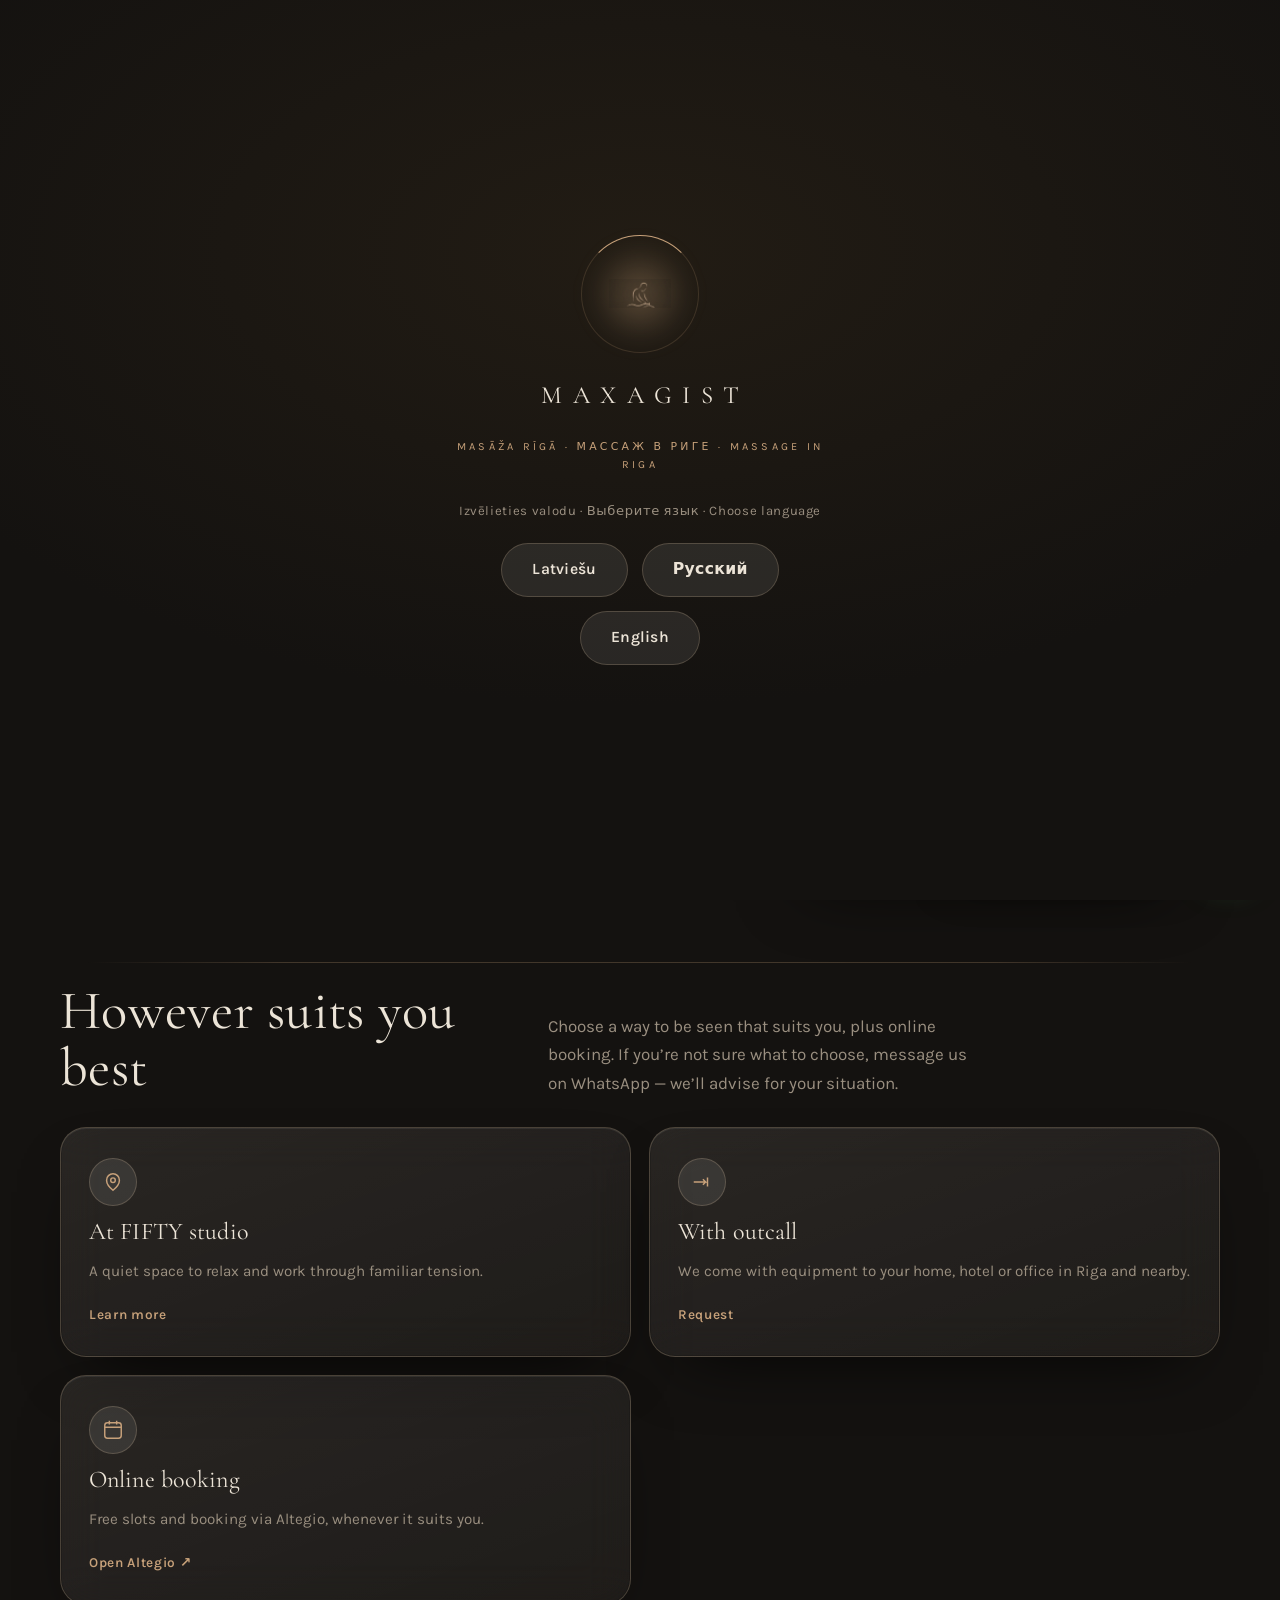
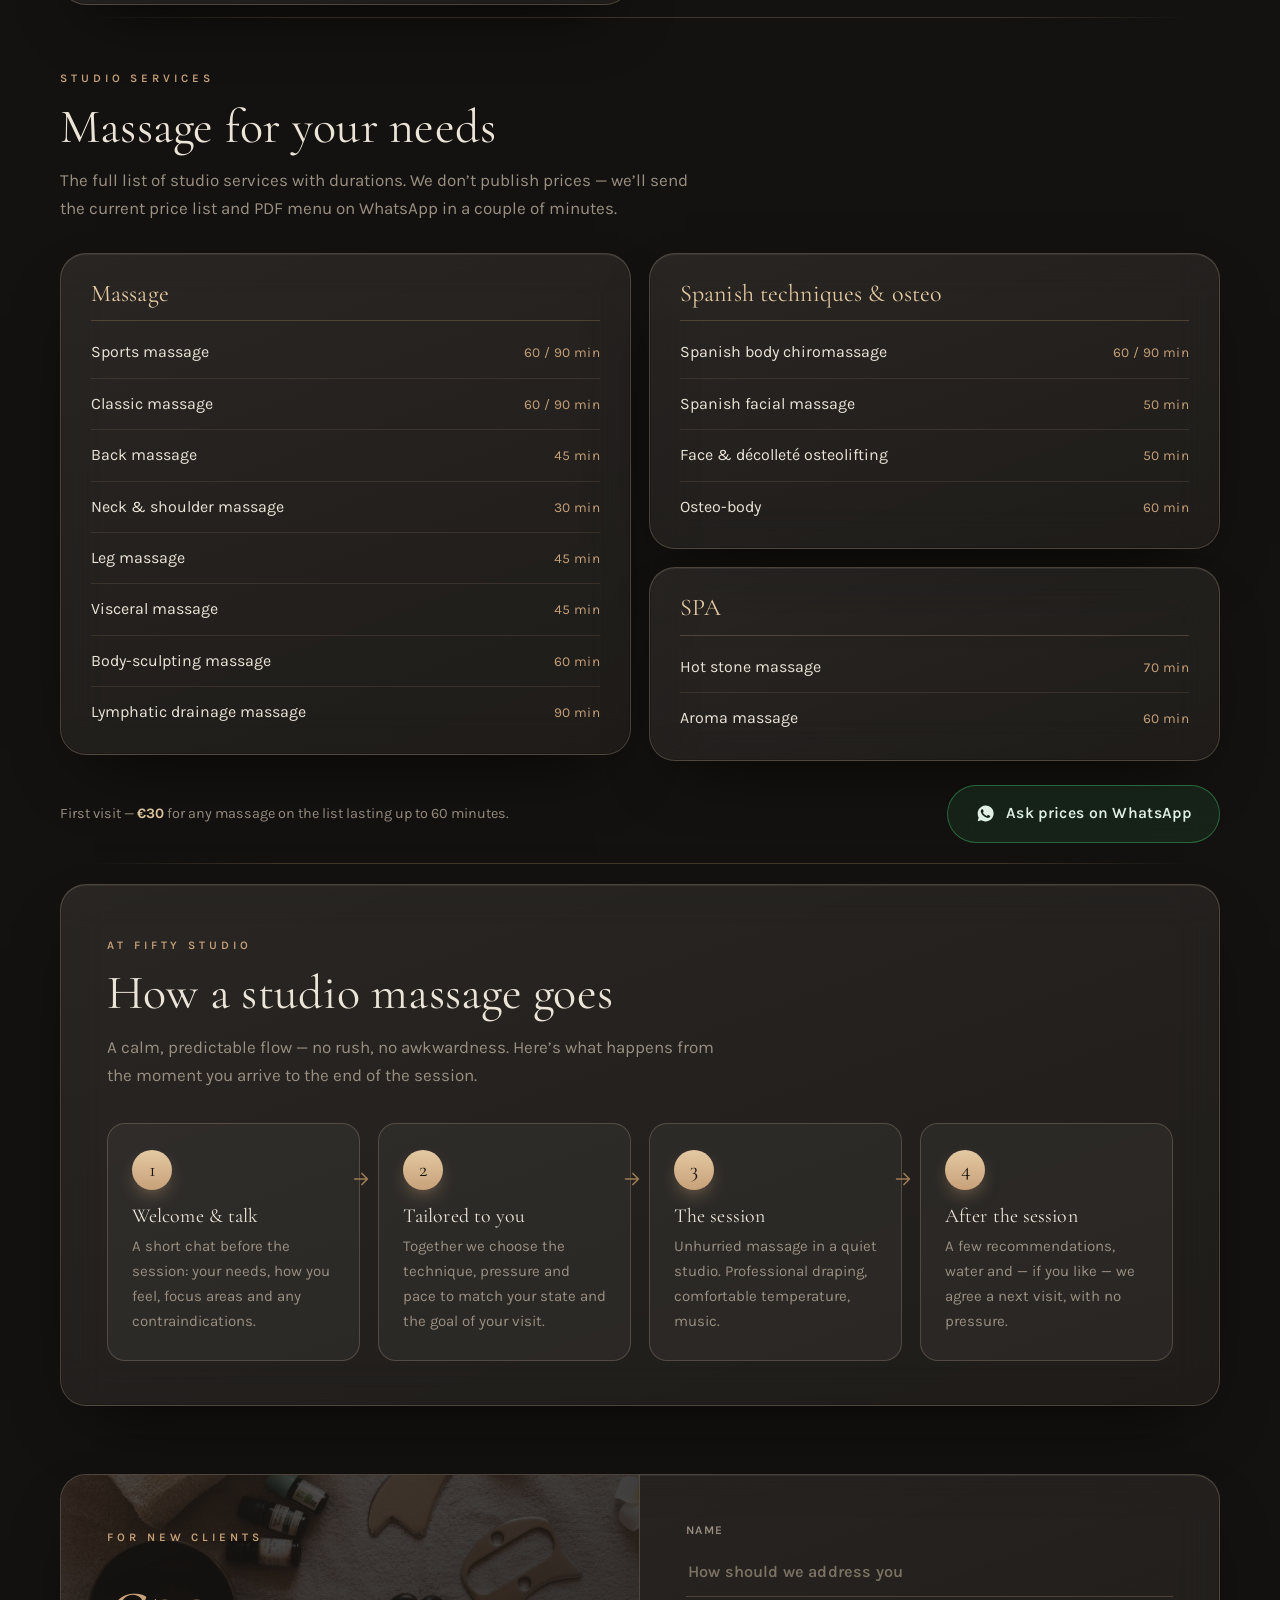
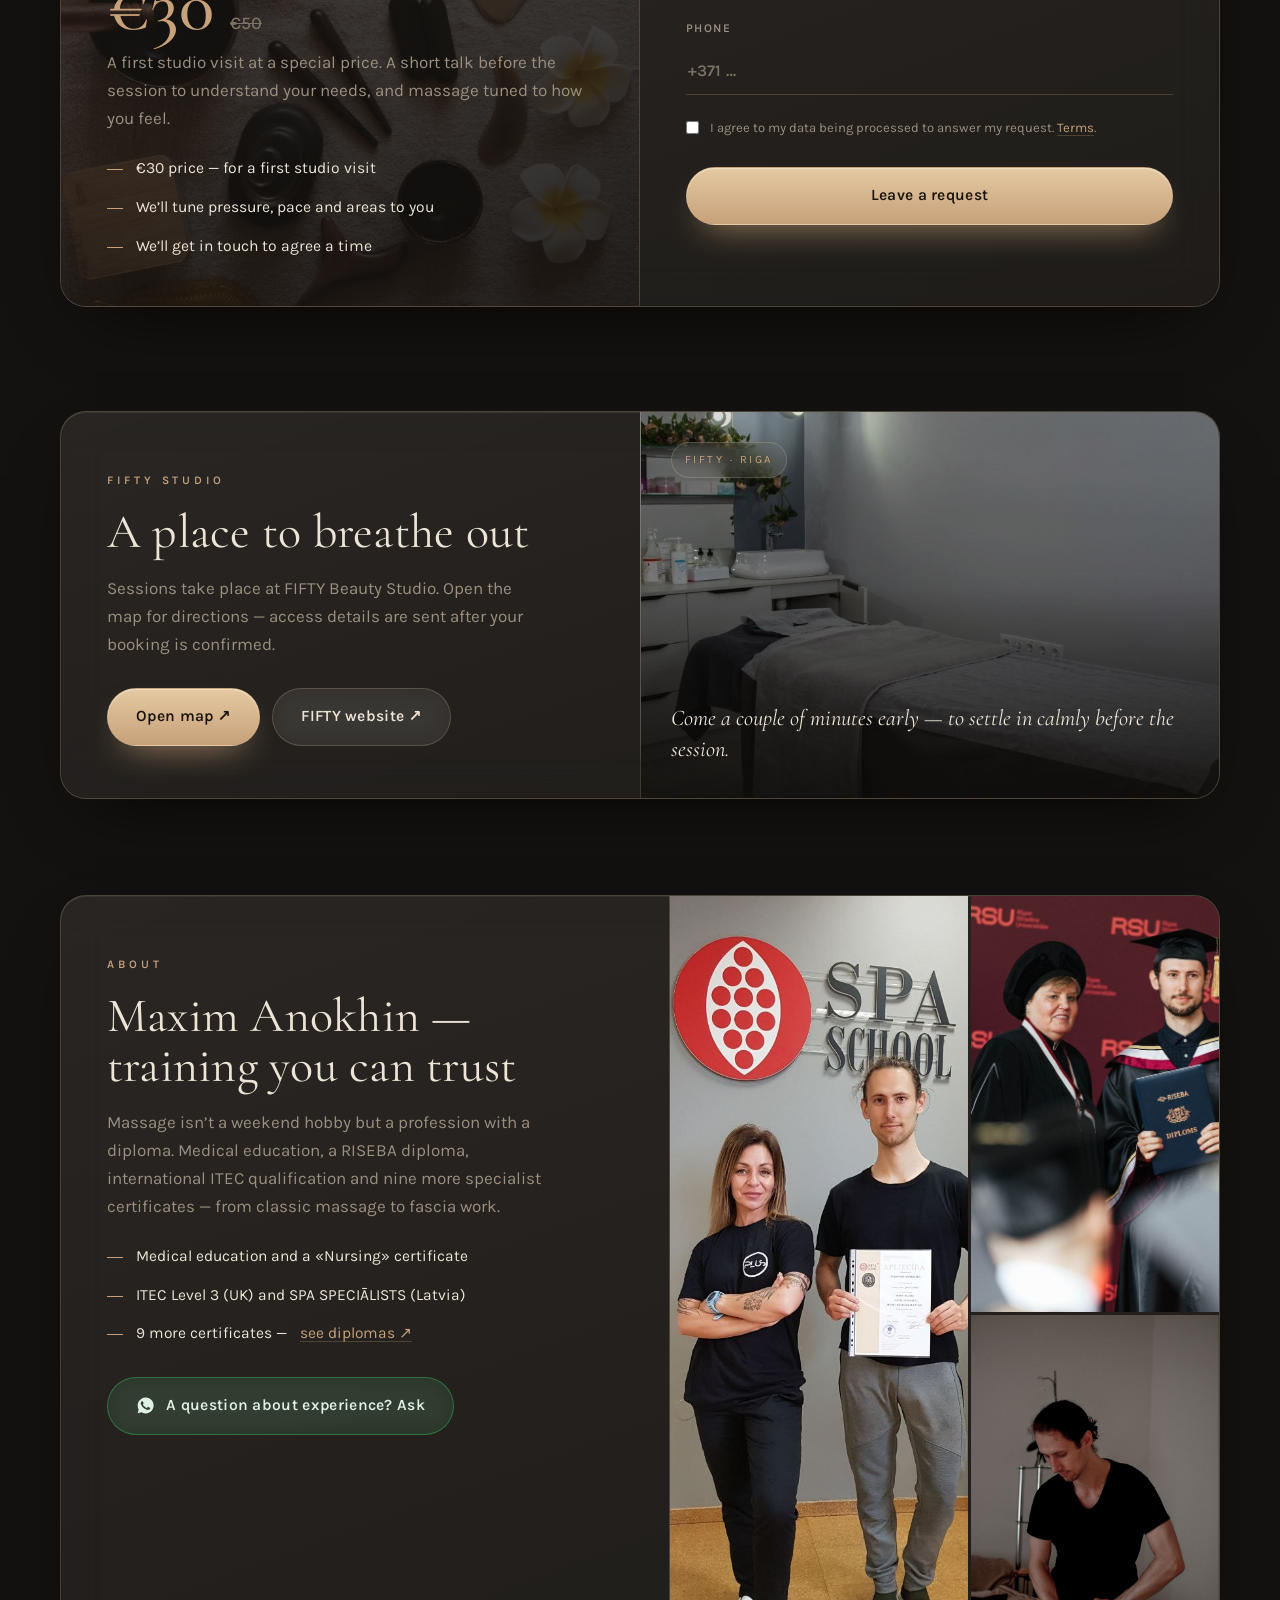
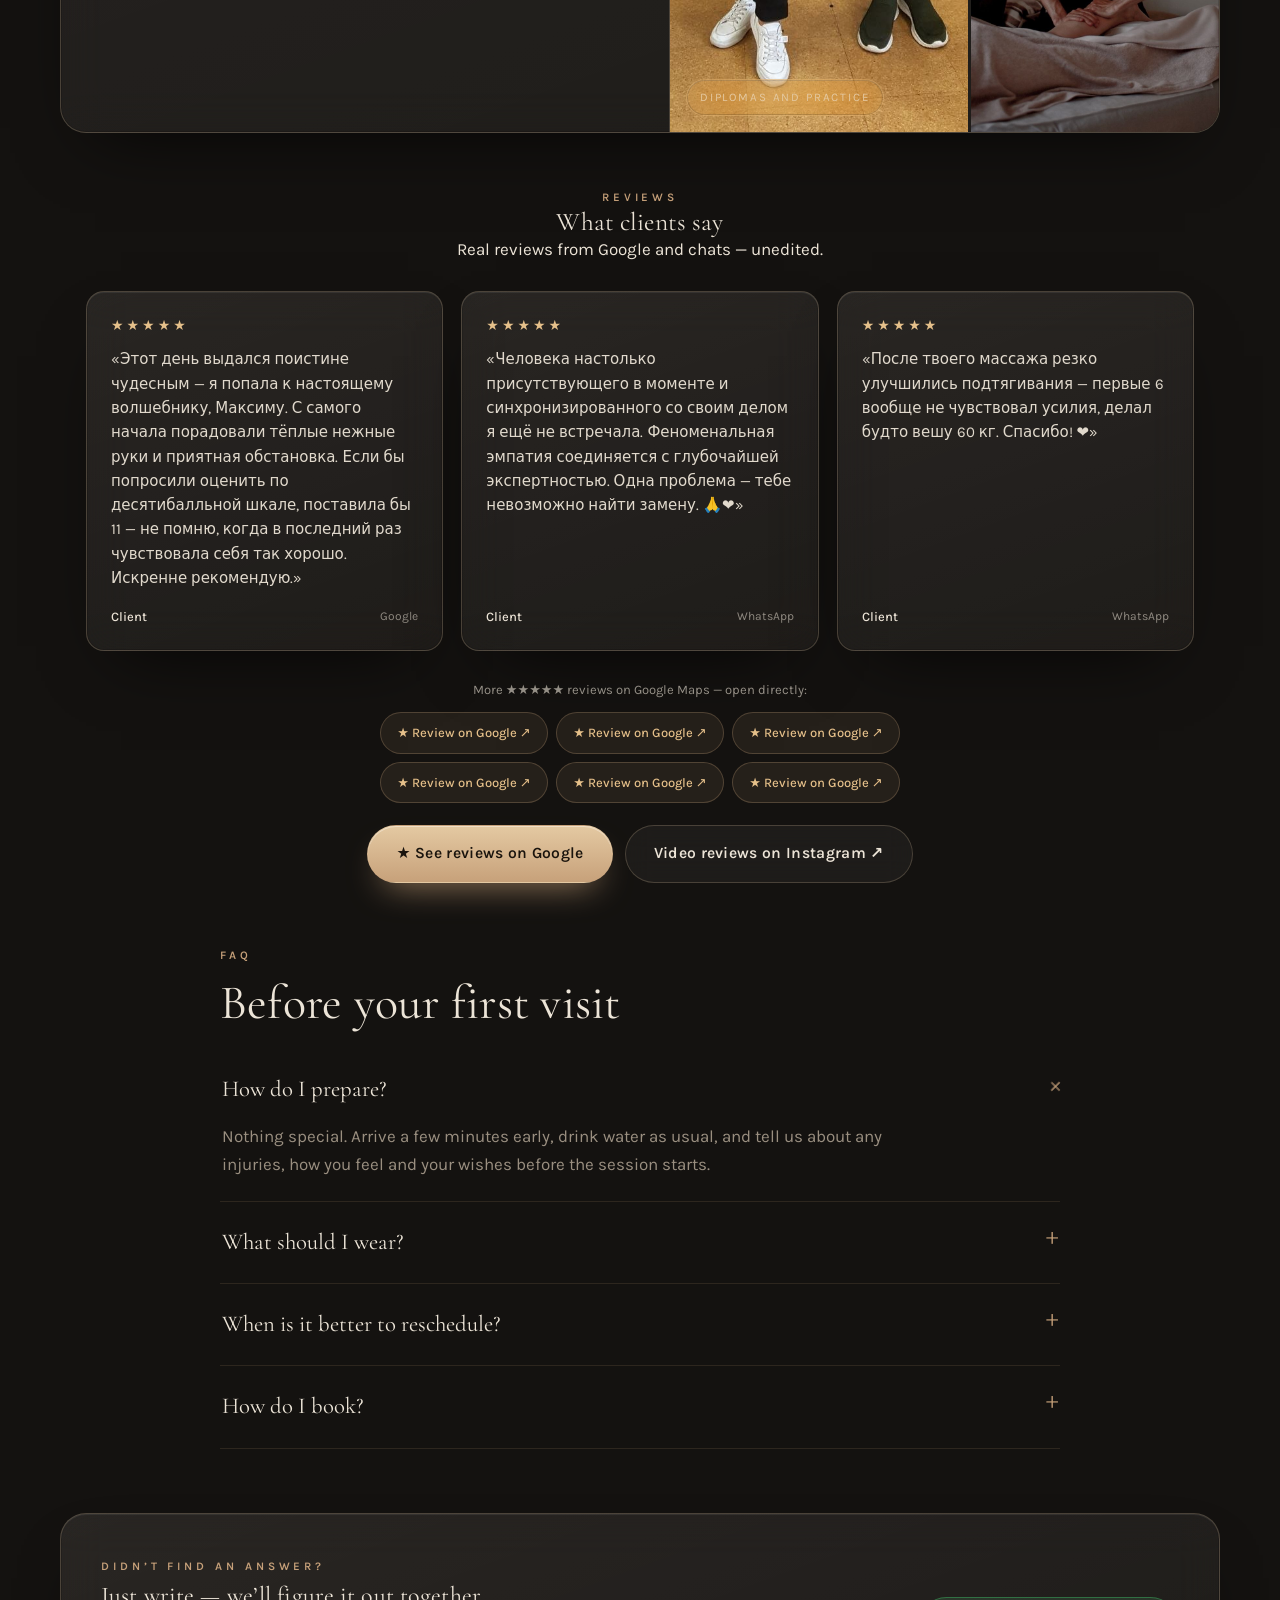
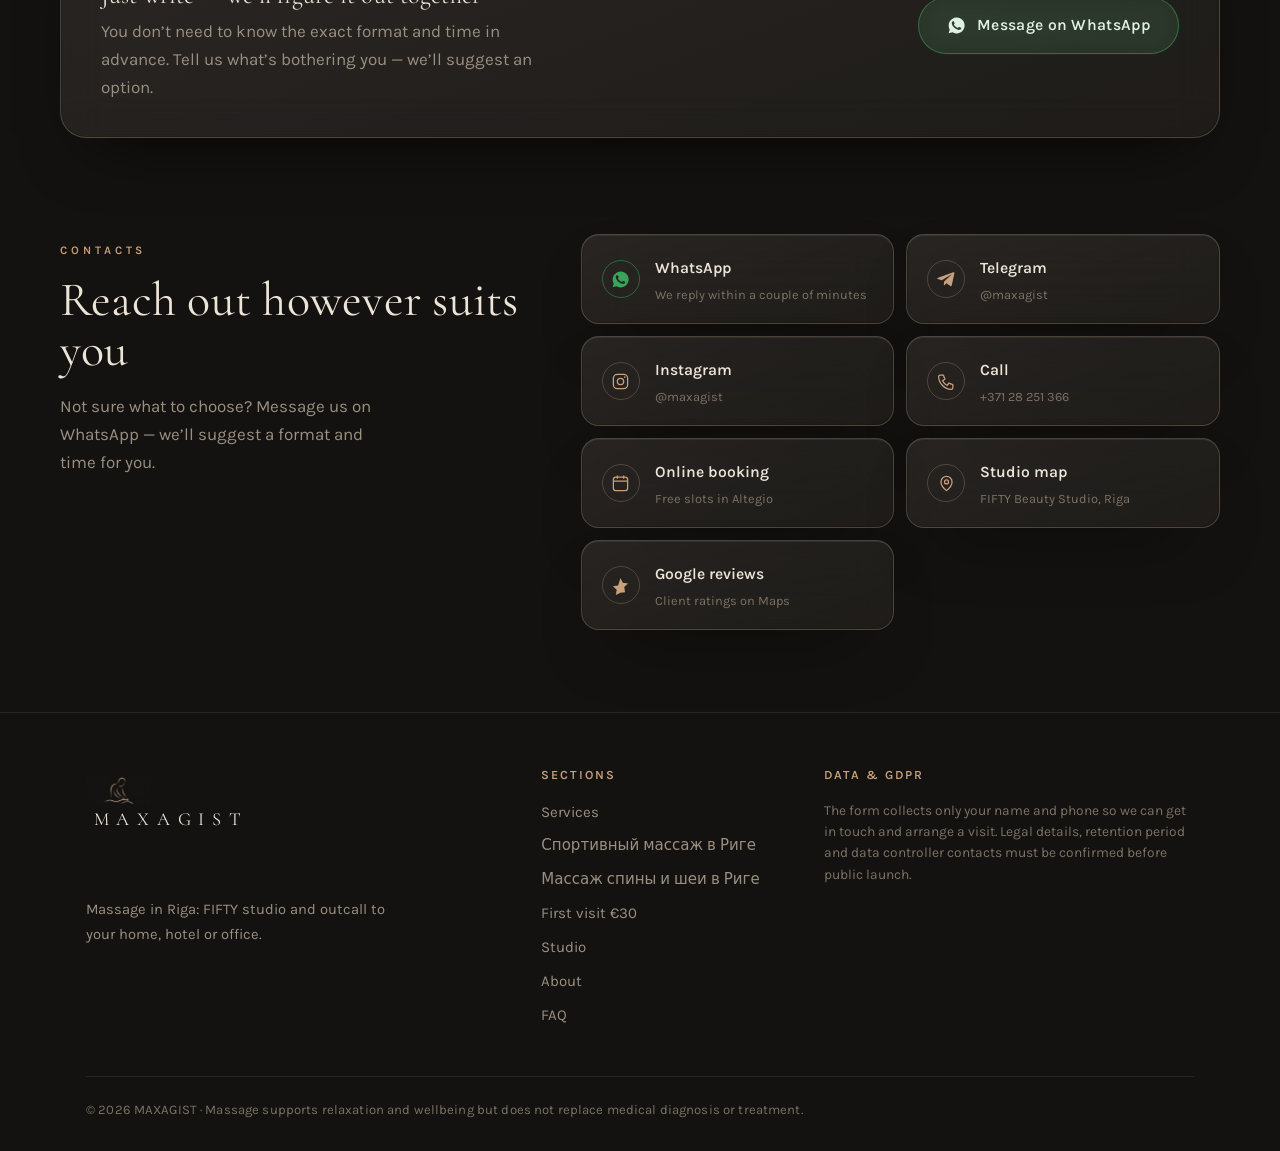
==== commit ceace8bc: "Update site files from latest MAXAGIST archive Add data-i18n translation keys to Google review links" ====
--- a/index.html
+++ b/index.html
@@ -417,12 +417,12 @@
   </div>
   <p class="rv-links-label" data-i18n="reviews.more">Ещё отзывы с оценкой ★★★★★ на Google Maps — открываются напрямую:</p>
   <div class="rv-links">
-    <a class="rv-link" href="https://maps.app.goo.gl/6eZ8qNh9ni91AvHy7" target="_blank" rel="noopener">★ Отзыв на Google ↗</a>
-    <a class="rv-link" href="https://maps.app.goo.gl/3tu5bTZSuwr1q3x47" target="_blank" rel="noopener">★ Отзыв на Google ↗</a>
-    <a class="rv-link" href="https://maps.app.goo.gl/VVQLsQJLSiQG1Pxm6" target="_blank" rel="noopener">★ Отзыв на Google ↗</a>
-    <a class="rv-link" href="https://maps.app.goo.gl/BfbvKSFYwFjij7RKA" target="_blank" rel="noopener">★ Отзыв на Google ↗</a>
-    <a class="rv-link" href="https://maps.app.goo.gl/wgRRKXst9qEeAicw5" target="_blank" rel="noopener">★ Отзыв на Google ↗</a>
-    <a class="rv-link" href="https://maps.app.goo.gl/pkw8pjLdjDc7TcuM7" target="_blank" rel="noopener">★ Отзыв на Google ↗</a>
+    <a class="rv-link" href="https://maps.app.goo.gl/6eZ8qNh9ni91AvHy7" target="_blank" rel="noopener" data-i18n="reviews.link">★ Отзыв на Google ↗</a>
+    <a class="rv-link" href="https://maps.app.goo.gl/3tu5bTZSuwr1q3x47" target="_blank" rel="noopener" data-i18n="reviews.link">★ Отзыв на Google ↗</a>
+    <a class="rv-link" href="https://maps.app.goo.gl/VVQLsQJLSiQG1Pxm6" target="_blank" rel="noopener" data-i18n="reviews.link">★ Отзыв на Google ↗</a>
+    <a class="rv-link" href="https://maps.app.goo.gl/BfbvKSFYwFjij7RKA" target="_blank" rel="noopener" data-i18n="reviews.link">★ Отзыв на Google ↗</a>
+    <a class="rv-link" href="https://maps.app.goo.gl/wgRRKXst9qEeAicw5" target="_blank" rel="noopener" data-i18n="reviews.link">★ Отзыв на Google ↗</a>
+    <a class="rv-link" href="https://maps.app.goo.gl/pkw8pjLdjDc7TcuM7" target="_blank" rel="noopener" data-i18n="reviews.link">★ Отзыв на Google ↗</a>
   </div>
   <div class="reviews-cta">
     <a class="btn btn-gold" href="https://search.google.com/local/reviews?placeid=ChIJy_BVAu5xg4QRtBVVZGAD5xs" target="_blank" rel="noopener" data-i18n="reviews.google">★ Смотреть отзывы в Google</a>
@@ -567,7 +567,7 @@
 const I18N = {
   ru: {
     'a.menu':'Меню','a.close':'Закрыть',
-    'reviews.eyebrow':'Отзывы','reviews.h':'Что говорят клиенты','reviews.sub':'Живые отзывы из Google и переписки — без прикрас.','reviews.n1':'Клиентка','reviews.n2':'Клиентка','reviews.n3':'Клиент','reviews.google':'★ Смотреть отзывы в Google','reviews.more':'Ещё отзывы с оценкой ★★★★★ на Google Maps — открываются напрямую:','reviews.video':'Видео-отзывы в Instagram ↗',
+    'reviews.eyebrow':'Отзывы','reviews.h':'Что говорят клиенты','reviews.sub':'Живые отзывы из Google и переписки — без прикрас.','reviews.n1':'Клиентка','reviews.n2':'Клиентка','reviews.n3':'Клиент','reviews.google':'★ Смотреть отзывы в Google','reviews.more':'Ещё отзывы с оценкой ★★★★★ на Google Maps — открываются напрямую:','reviews.video':'Видео-отзывы в Instagram ↗','reviews.link':'★ Отзыв на Google ↗',
     'nav.services':'Услуги','nav.outcall':'Выезд','nav.first':'Первый визит','nav.studio':'Студия',
     'nav.about':'О специалисте','nav.faq':'Вопросы','nav.contacts':'Контакты','nav.call':'Позвонить',
     'hero.eyebrow':'Максим · массаж в Риге, студия и выезд',
@@ -633,7 +633,7 @@
   },
   lv: {
     'a.menu':'Izvēlne','a.close':'Aizvērt',
-    'reviews.eyebrow':'Atsauksmes','reviews.h':'Ko saka klienti','reviews.sub':'Īstas atsauksmes no Google un sarakstes — bez izskaistinājumiem.','reviews.n1':'Kliente','reviews.n2':'Kliente','reviews.n3':'Klients','reviews.google':'★ Skatīt atsauksmes Google','reviews.more':'Vēl atsauksmes ar ★★★★★ vērtējumu Google Maps — atveras tieši:','reviews.video':'Video atsauksmes Instagram ↗',
+    'reviews.eyebrow':'Atsauksmes','reviews.h':'Ko saka klienti','reviews.sub':'Īstas atsauksmes no Google un sarakstes — bez izskaistinājumiem.','reviews.n1':'Kliente','reviews.n2':'Kliente','reviews.n3':'Klients','reviews.google':'★ Skatīt atsauksmes Google','reviews.more':'Vēl atsauksmes ar ★★★★★ vērtējumu Google Maps — atveras tieši:','reviews.video':'Video atsauksmes Instagram ↗','reviews.link':'★ Atsauksme Google ↗',
     'nav.services':'Pakalpojumi','nav.outcall':'Izbraukums','nav.first':'Pirmā vizīte','nav.studio':'Studija',
     'nav.about':'Par speciālistu','nav.faq':'Jautājumi','nav.contacts':'Kontakti','nav.call':'Zvanīt',
     'hero.eyebrow':'Maksims · masāža Rīgā, studija un izbraukums',
@@ -699,7 +699,7 @@
   },
   en: {
     'a.menu':'Menu','a.close':'Close',
-    'reviews.eyebrow':'Reviews','reviews.h':'What clients say','reviews.sub':'Real reviews from Google and chats — unedited.','reviews.n1':'Client','reviews.n2':'Client','reviews.n3':'Client','reviews.google':'★ See reviews on Google','reviews.more':'More ★★★★★ reviews on Google Maps — open directly:','reviews.video':'Video reviews on Instagram ↗',
+    'reviews.eyebrow':'Reviews','reviews.h':'What clients say','reviews.sub':'Real reviews from Google and chats — unedited.','reviews.n1':'Client','reviews.n2':'Client','reviews.n3':'Client','reviews.google':'★ See reviews on Google','reviews.more':'More ★★★★★ reviews on Google Maps — open directly:','reviews.video':'Video reviews on Instagram ↗','reviews.link':'★ Review on Google ↗',
     'nav.services':'Services','nav.outcall':'Outcall','nav.first':'First visit','nav.studio':'Studio',
     'nav.about':'About','nav.faq':'FAQ','nav.contacts':'Contacts','nav.call':'Call',
     'hero.eyebrow':'Maksim · massage in Riga, studio & outcall',
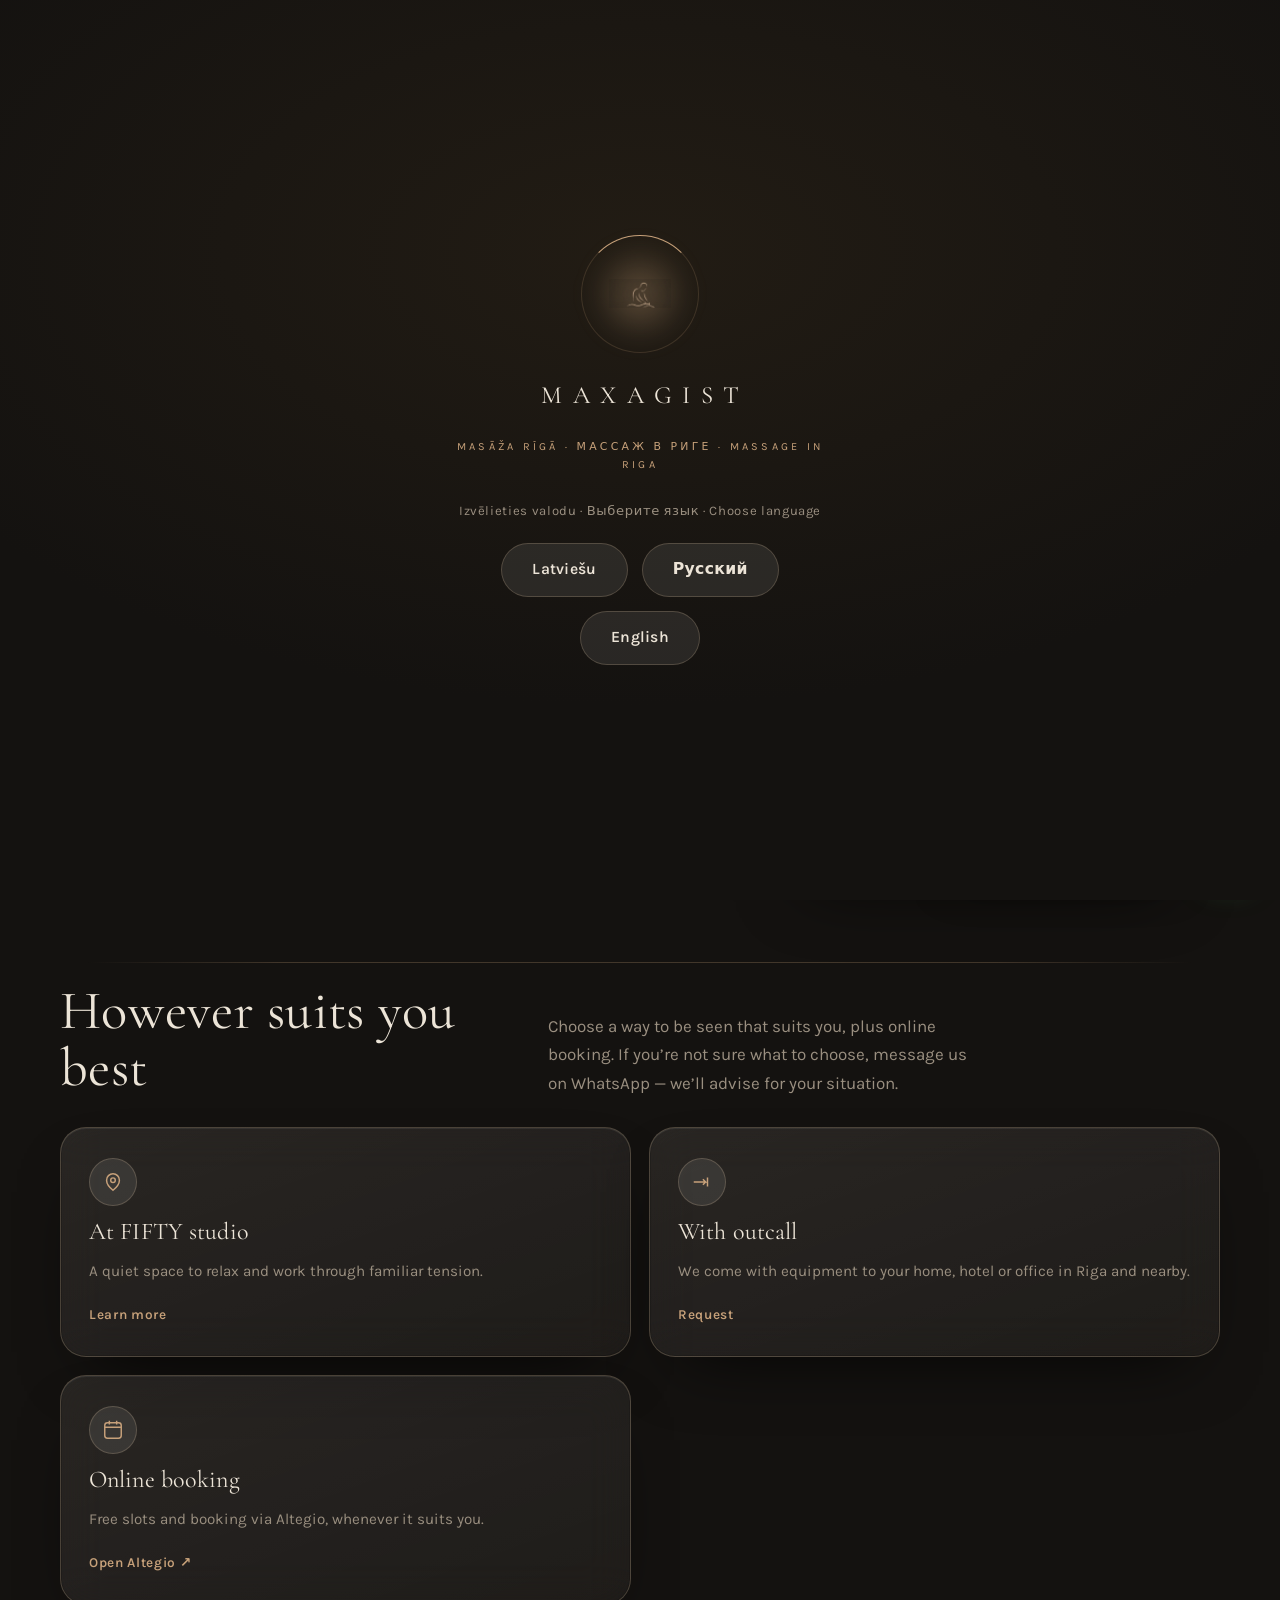
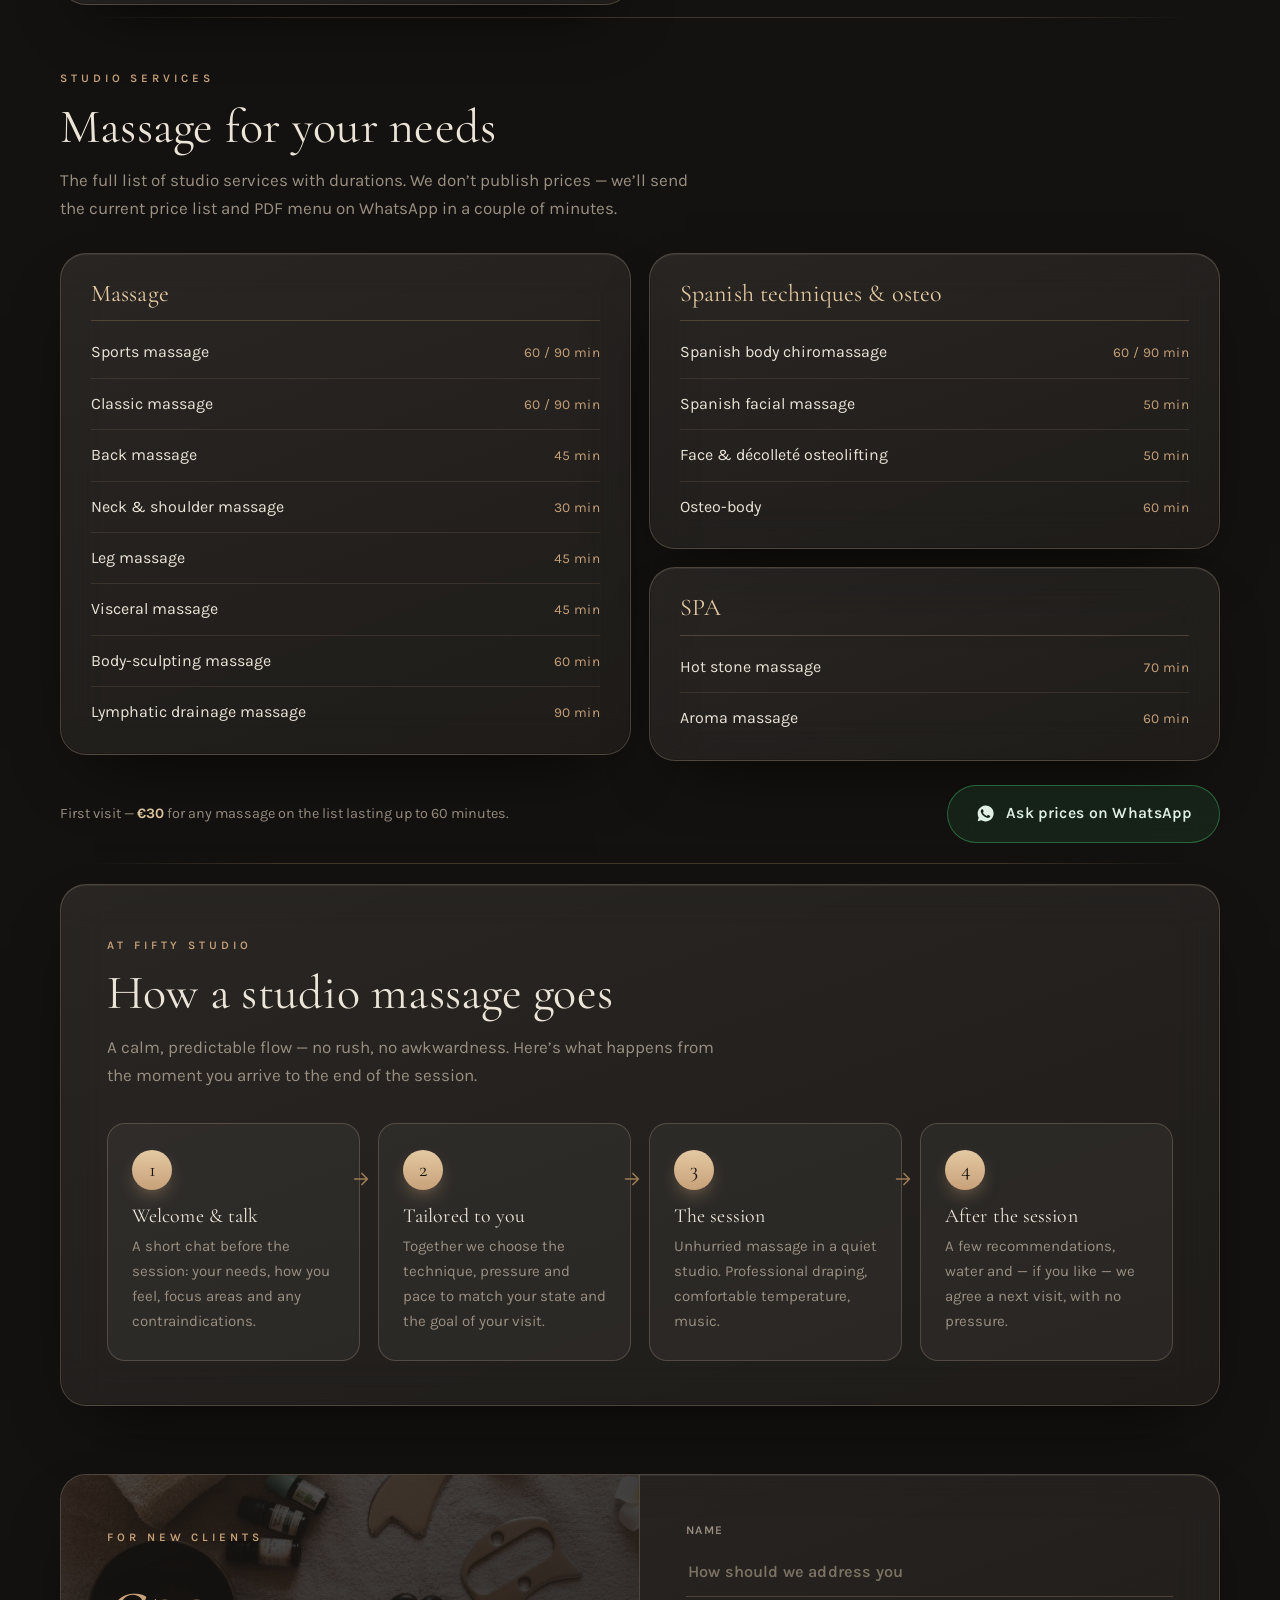
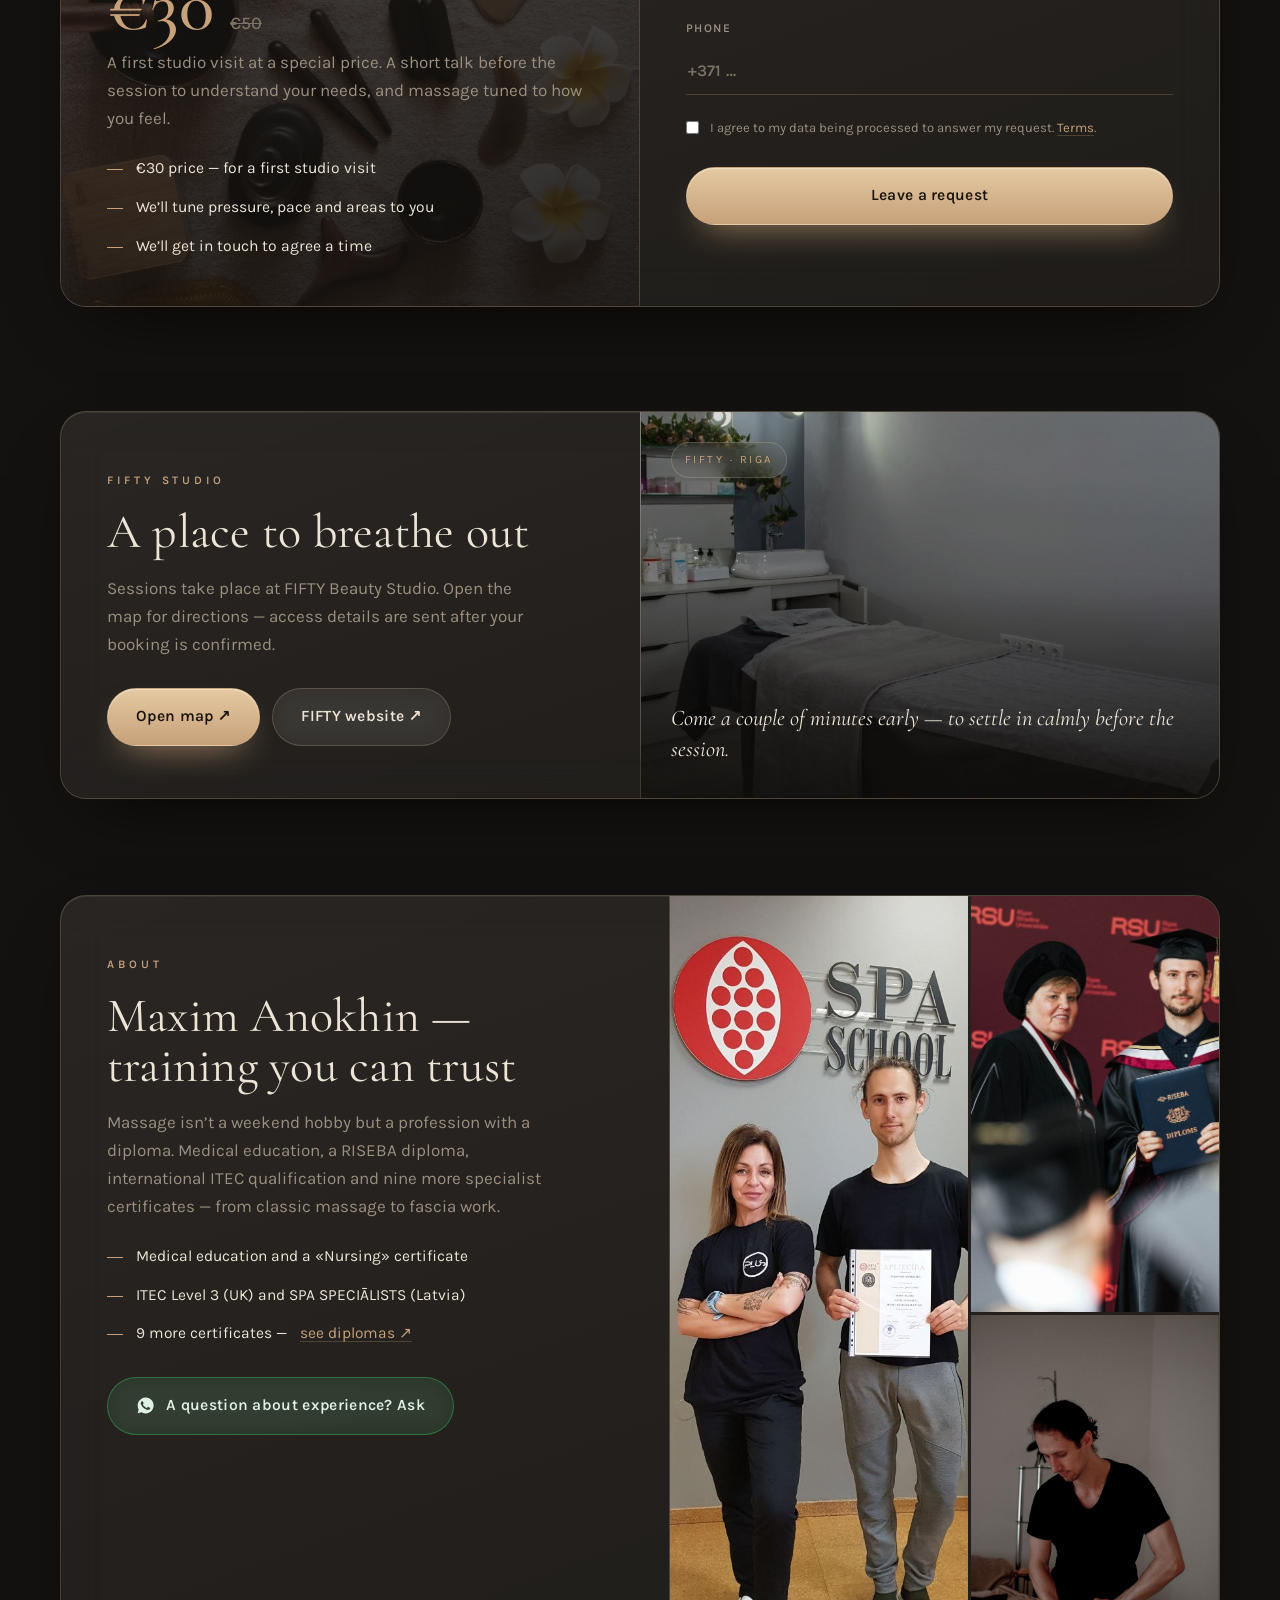
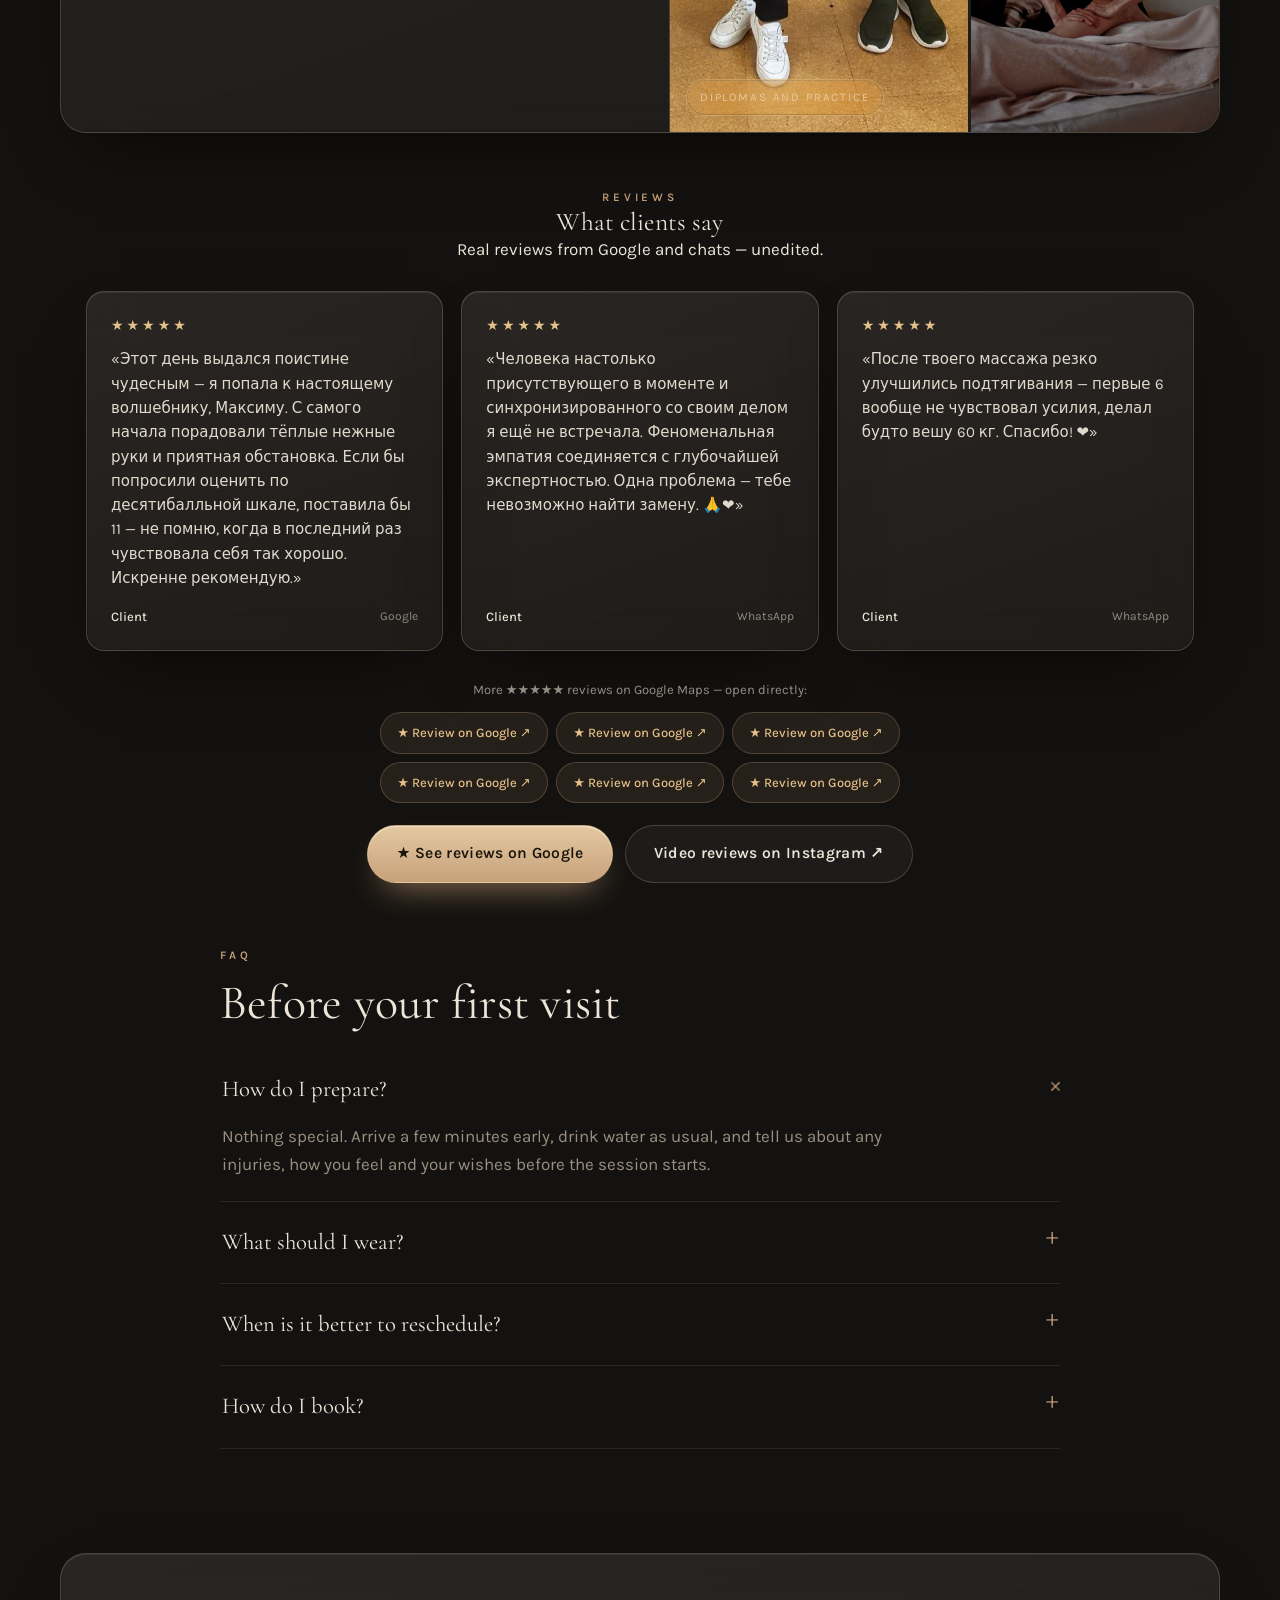
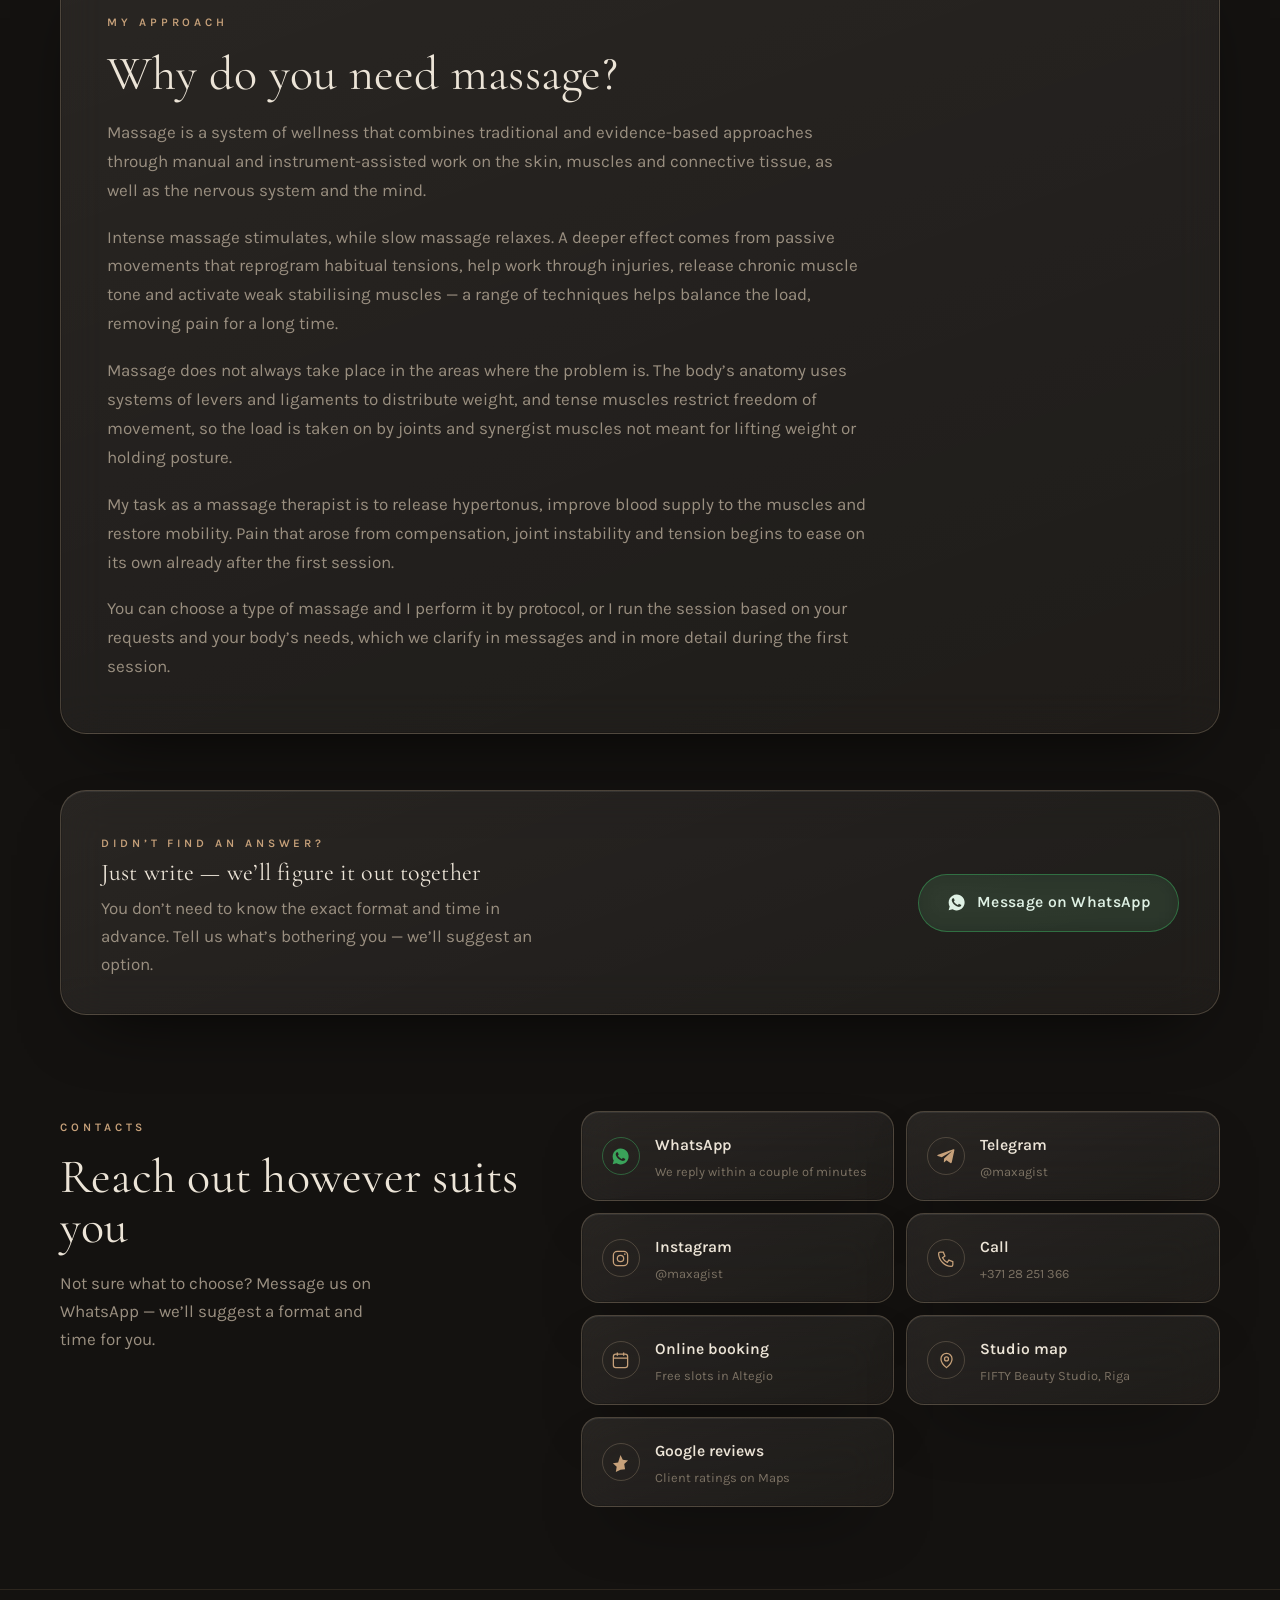
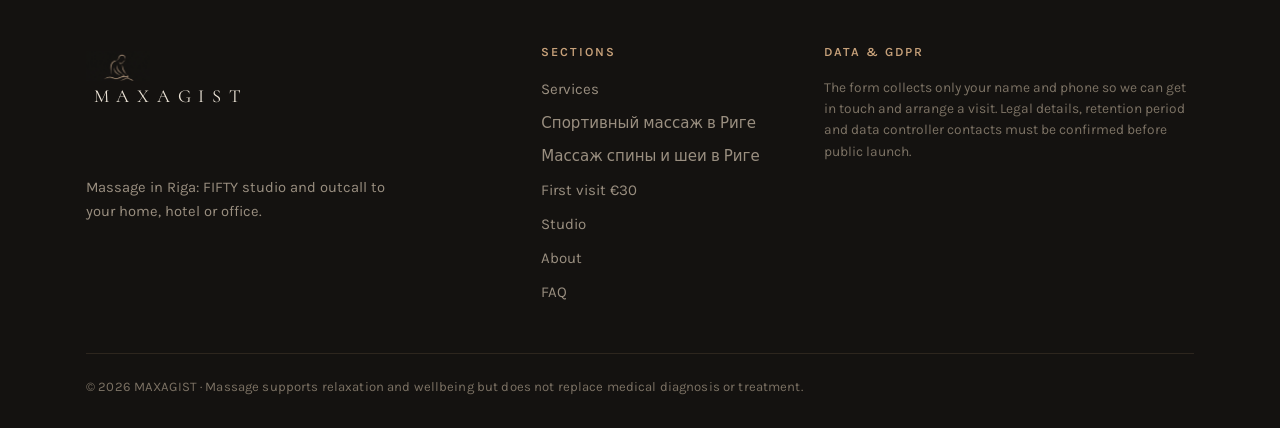
==== commit 901c16f3: "Add 'Why massage / my approach' section after FAQ New #approach block on the home page with RU/LV/EN" ====
--- a/index.html
+++ b/index.html
@@ -446,6 +446,19 @@
     <p class="a" data-i18n-html="faq.a4">Быстрее всего — написать в WhatsApp или Telegram. Можно выбрать слот самому через <a href="https://n1022981.alteg.io" target="_blank" rel="noopener">Altegio</a>.</p></details>
 </section>
 
+<!-- APPROACH -->
+<section id="approach" class="approach wrap">
+  <div class="approach-in glass">
+    <span class="eyebrow" data-i18n="approach.eyebrow">Мой подход</span>
+    <h2 data-i18n="approach.h">Зачем нужен массаж?</h2>
+    <p data-i18n="approach.p1">Массаж — это система оздоровления, в которой сочетаются традиционные и доказательные подходы через мануальное и инструментальное воздействие на кожу, мышцы и соединительную ткань, а также нервную систему и ум.</p>
+    <p data-i18n="approach.p2">Интенсивный массаж стимулирует, а медленный расслабляет. Более глубокий эффект оказывают пассивные движения, которые перепрограммируют привычные напряжения, помогают проработать травмы, снять привычный тонус мышц, активировать слабые стабилизирующие мышцы — множество техник помогает сбалансировать нагрузку, что надолго убирает болевые ощущения.</p>
+    <p data-i18n="approach.p3">Не всегда массаж проходит в зонах, где есть проблема. Анатомическое строение тела использует системы рычагов и связок для распределения веса, и мышцы в напряжении ограничивают свободу движения, отчего нагрузку на себя берут суставы и синергичные мышцы, не предназначенные для поднятия тяжести или поддержания осанки.</p>
+    <p data-i18n="approach.p4">Моя задача как массажиста — снять гипертонус, улучшить кровоснабжение мышц и вернуть мобильность. Боль, возникшая в результате компенсации, нестабильности в суставах и напряжения, начинает уходить сама уже после первого сеанса.</p>
+    <p data-i18n="approach.p5">Вы можете выбрать вид массажа, и я делаю его по протоколу или провожу сеанс, исходя из ваших запросов и потребностей тела, которые мы выясним в переписке и более детально во время первого сеанса.</p>
+  </div>
+</section>
+
 <!-- UNDECIDED NUDGE -->
 <section class="nudge wrap">
   <div class="nudge-in glass">
@@ -618,6 +631,12 @@
     'faq.q2':'Что надеть?','faq.a2':'Что-то, в чём вам комфортно. Раздеваетесь только до удобного для вас уровня; во время процедуры используется профессиональное укрытие.',
     'faq.q3':'Когда лучше перенести?','faq.a3':'При температуре, острой инфекции или плохом самочувствии визит стоит перенести. При беременности, недавней операции или серьёзной травме сначала посоветуйтесь с врачом.',
     'faq.q4':'Как записаться?','faq.a4':'Быстрее всего — написать в WhatsApp или Telegram. Можно выбрать слот самому через <a href="https://n1022981.alteg.io" target="_blank" rel="noopener">Altegio</a>.',
+    'approach.eyebrow':'Мой подход','approach.h':'Зачем нужен массаж?',
+    'approach.p1':'Массаж — это система оздоровления, в которой сочетаются традиционные и доказательные подходы через мануальное и инструментальное воздействие на кожу, мышцы и соединительную ткань, а также нервную систему и ум.',
+    'approach.p2':'Интенсивный массаж стимулирует, а медленный расслабляет. Более глубокий эффект оказывают пассивные движения, которые перепрограммируют привычные напряжения, помогают проработать травмы, снять привычный тонус мышц, активировать слабые стабилизирующие мышцы — множество техник помогает сбалансировать нагрузку, что надолго убирает болевые ощущения.',
+    'approach.p3':'Не всегда массаж проходит в зонах, где есть проблема. Анатомическое строение тела использует системы рычагов и связок для распределения веса, и мышцы в напряжении ограничивают свободу движения, отчего нагрузку на себя берут суставы и синергичные мышцы, не предназначенные для поднятия тяжести или поддержания осанки.',
+    'approach.p4':'Моя задача как массажиста — снять гипертонус, улучшить кровоснабжение мышц и вернуть мобильность. Боль, возникшая в результате компенсации, нестабильности в суставах и напряжения, начинает уходить сама уже после первого сеанса.',
+    'approach.p5':'Вы можете выбрать вид массажа, и я делаю его по протоколу или провожу сеанс, исходя из ваших запросов и потребностей тела, которые мы выясним в переписке и более детально во время первого сеанса.',
     'nudge.eyebrow':'Не нашли ответ?','nudge.h':'Просто напишите — разберёмся вместе',
     'nudge.p':'Не обязательно точно знать формат и время заранее. Расскажите, что беспокоит — предложим вариант.','nudge.wa':'Написать в WhatsApp',
     'contacts.eyebrow':'Контакты','contacts.h':'Напишите удобным способом',
@@ -684,6 +703,12 @@
     'faq.q2':'Ko vilkt mugurā?','faq.a2':'Kaut ko, kurā jūtaties ērti. Izģērbjaties tikai līdz jums ērtam līmenim; procedūras laikā tiek izmantots profesionāls pārsegs.',
     'faq.q3':'Kad labāk pārcelt?','faq.a3':'Ja ir temperatūra, akūta infekcija vai slikta pašsajūta, vizīti vēlams pārcelt. Grūtniecības, nesenas operācijas vai nopietnas traumas gadījumā vispirms konsultējieties ar ārstu.',
     'faq.q4':'Kā pieteikties?','faq.a4':'Visātrāk — rakstīt uz WhatsApp vai Telegram. Var izvēlēties laiku pats caur <a href="https://n1022981.alteg.io" target="_blank" rel="noopener">Altegio</a>.',
+    'approach.eyebrow':'Mana pieeja','approach.h':'Kāpēc vajadzīga masāža?',
+    'approach.p1':'Masāža ir veselības uzlabošanas sistēma, kurā apvienojas tradicionālās un pierādījumos balstītas pieejas caur manuālu un instrumentālu iedarbību uz ādu, muskuļiem un saistaudiem, kā arī nervu sistēmu un prātu.',
+    'approach.p2':'Intensīva masāža stimulē, bet lēna atslābina. Dziļāku efektu sniedz pasīvas kustības, kas pārprogrammē ierastos sasprindzinājumus, palīdz izstrādāt traumas, noņemt ierasto muskuļu tonusu, aktivizēt vājos stabilizējošos muskuļus — daudzas tehnikas palīdz līdzsvarot slodzi, kas ilgstoši novērš sāpes.',
+    'approach.p3':'Ne vienmēr masāža notiek zonās, kur ir problēma. Ķermeņa anatomiskā uzbūve izmanto sviru un saišu sistēmas svara sadalei, un saspringti muskuļi ierobežo kustību brīvību, tādēļ slodzi uzņemas locītavas un sinerģiskie muskuļi, kas nav paredzēti svara celšanai vai stājas uzturēšanai.',
+    'approach.p4':'Mans kā masiera uzdevums — noņemt hipertonusu, uzlabot muskuļu asinsapgādi un atgriezt mobilitāti. Sāpes, kas radušās kompensācijas, locītavu nestabilitātes un sasprindzinājuma rezultātā, sāk pāriet pašas jau pēc pirmā seansa.',
+    'approach.p5':'Jūs varat izvēlēties masāžas veidu, un es to daru pēc protokola vai vadu seansu, balstoties uz jūsu vēlmēm un ķermeņa vajadzībām, kuras noskaidrosim sarakstē un detalizētāk pirmā seansa laikā.',
     'nudge.eyebrow':'Neatradāt atbildi?','nudge.h':'Vienkārši uzrakstiet — noskaidrosim kopā',
     'nudge.p':'Nav obligāti iepriekš precīzi zināt formātu un laiku. Pastāstiet, kas satrauc — piedāvāsim variantu.','nudge.wa':'Rakstīt uz WhatsApp',
     'contacts.eyebrow':'Kontakti','contacts.h':'Rakstiet ērtā veidā',
@@ -750,6 +775,12 @@
     'faq.q2':'What should I wear?','faq.a2':'Something you feel comfortable in. You undress only to a level that’s comfortable for you; professional draping is used during the procedure.',
     'faq.q3':'When is it better to reschedule?','faq.a3':'With a fever, an acute infection or feeling unwell, it’s best to reschedule. In case of pregnancy, recent surgery or a serious injury, consult a doctor first.',
     'faq.q4':'How do I book?','faq.a4':'The quickest way is to message on WhatsApp or Telegram. You can also pick a slot yourself via <a href="https://n1022981.alteg.io" target="_blank" rel="noopener">Altegio</a>.',
+    'approach.eyebrow':'My approach','approach.h':'Why do you need massage?',
+    'approach.p1':'Massage is a system of wellness that combines traditional and evidence-based approaches through manual and instrument-assisted work on the skin, muscles and connective tissue, as well as the nervous system and the mind.',
+    'approach.p2':'Intense massage stimulates, while slow massage relaxes. A deeper effect comes from passive movements that reprogram habitual tensions, help work through injuries, release chronic muscle tone and activate weak stabilising muscles — a range of techniques helps balance the load, removing pain for a long time.',
+    'approach.p3':'Massage does not always take place in the areas where the problem is. The body’s anatomy uses systems of levers and ligaments to distribute weight, and tense muscles restrict freedom of movement, so the load is taken on by joints and synergist muscles not meant for lifting weight or holding posture.',
+    'approach.p4':'My task as a massage therapist is to release hypertonus, improve blood supply to the muscles and restore mobility. Pain that arose from compensation, joint instability and tension begins to ease on its own already after the first session.',
+    'approach.p5':'You can choose a type of massage and I perform it by protocol, or I run the session based on your requests and your body’s needs, which we clarify in messages and in more detail during the first session.',
     'nudge.eyebrow':'Didn’t find an answer?','nudge.h':'Just write — we’ll figure it out together',
     'nudge.p':'You don’t need to know the exact format and time in advance. Tell us what’s bothering you — we’ll suggest an option.','nudge.wa':'Message on WhatsApp',
     'contacts.eyebrow':'Contacts','contacts.h':'Reach out however suits you',
--- a/styles.css
+++ b/styles.css
@@ -274,6 +274,12 @@
   font-style:italic;line-height:1.35}
 
 /* about specialist */
+.approach{padding:48px 0}
+.approach-in{padding:52px 46px;border-radius:var(--r-lg)}
+.approach-in h2{font-size:clamp(2rem,4.2vw,3rem);margin-top:16px}
+.approach-in p{color:var(--muted);margin-top:18px;max-width:760px;line-height:1.7}
+@media(max-width:760px){.approach-in{padding:26px 22px}}
+
 .about{padding:48px 0}
 .about-in{display:grid;grid-template-columns:1.05fr .95fr;gap:0;border-radius:var(--r-lg);overflow:hidden}
 .about-txt{padding:52px 46px}
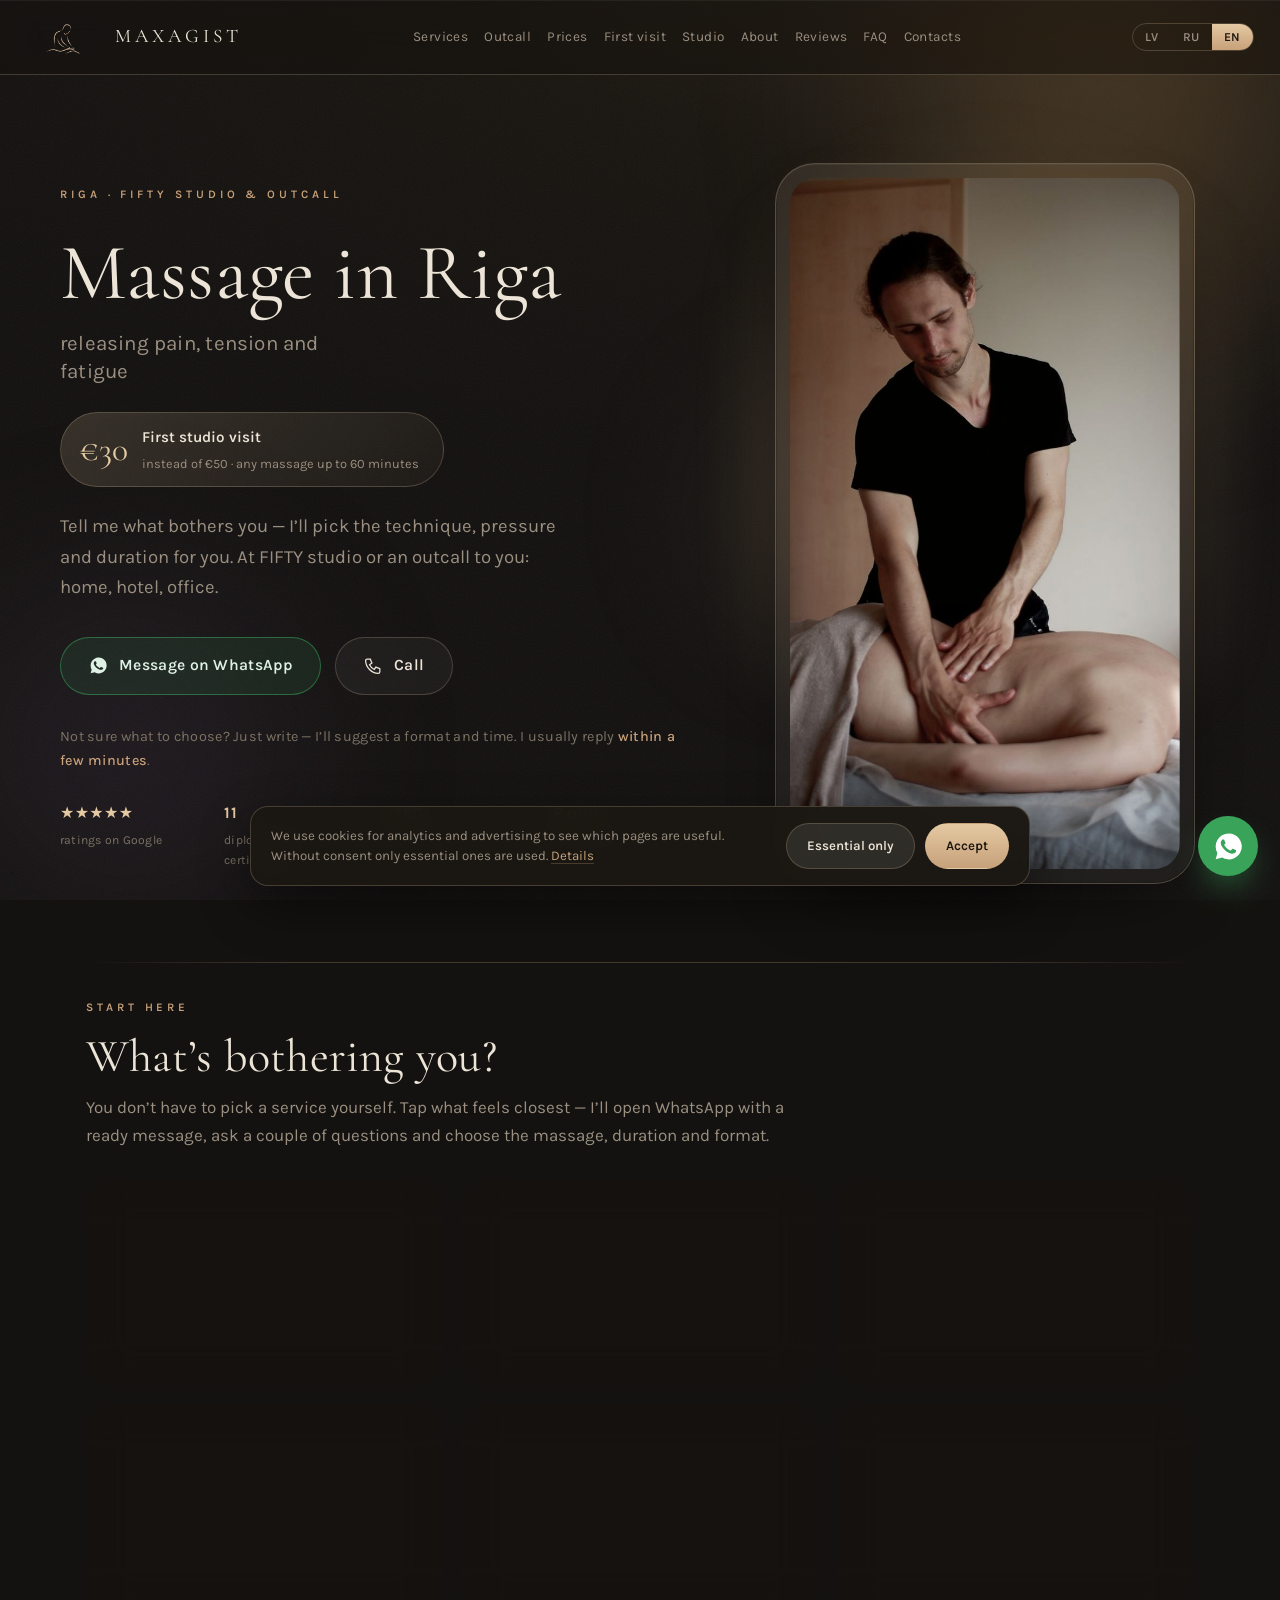
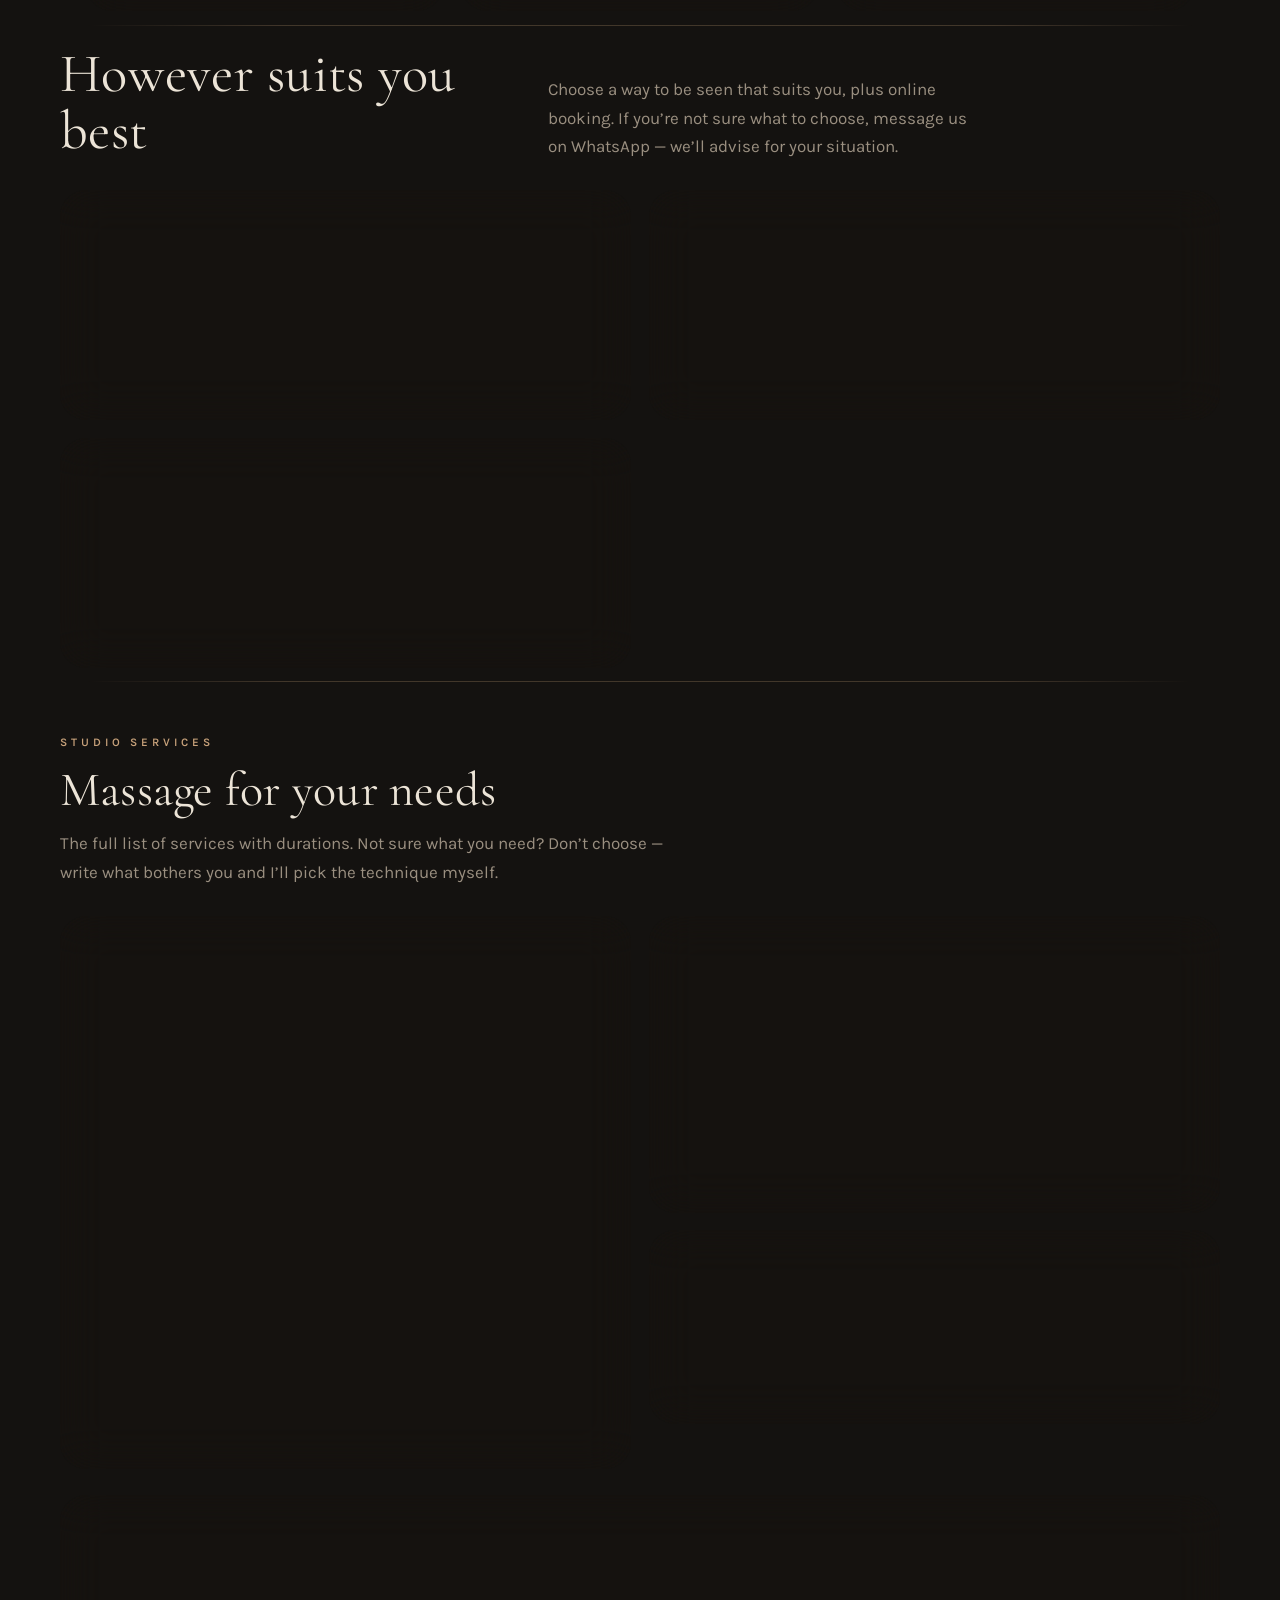
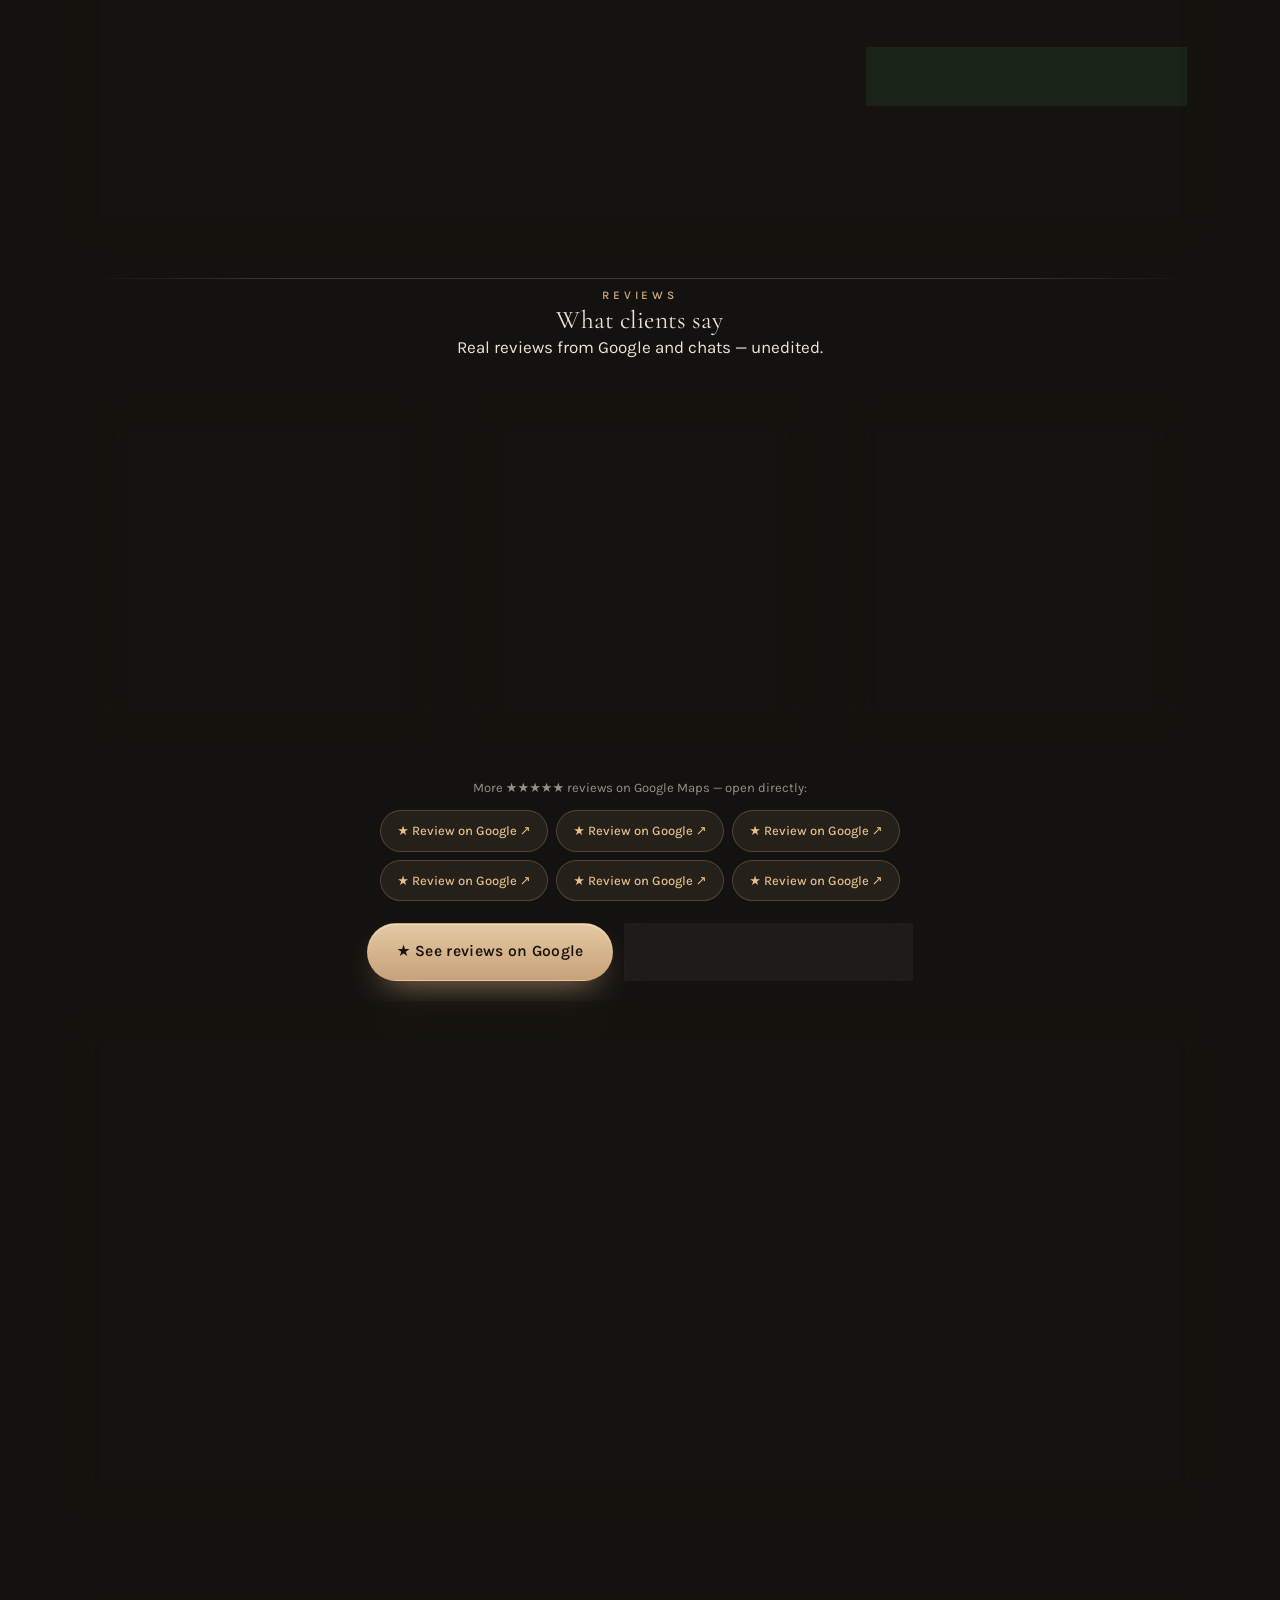
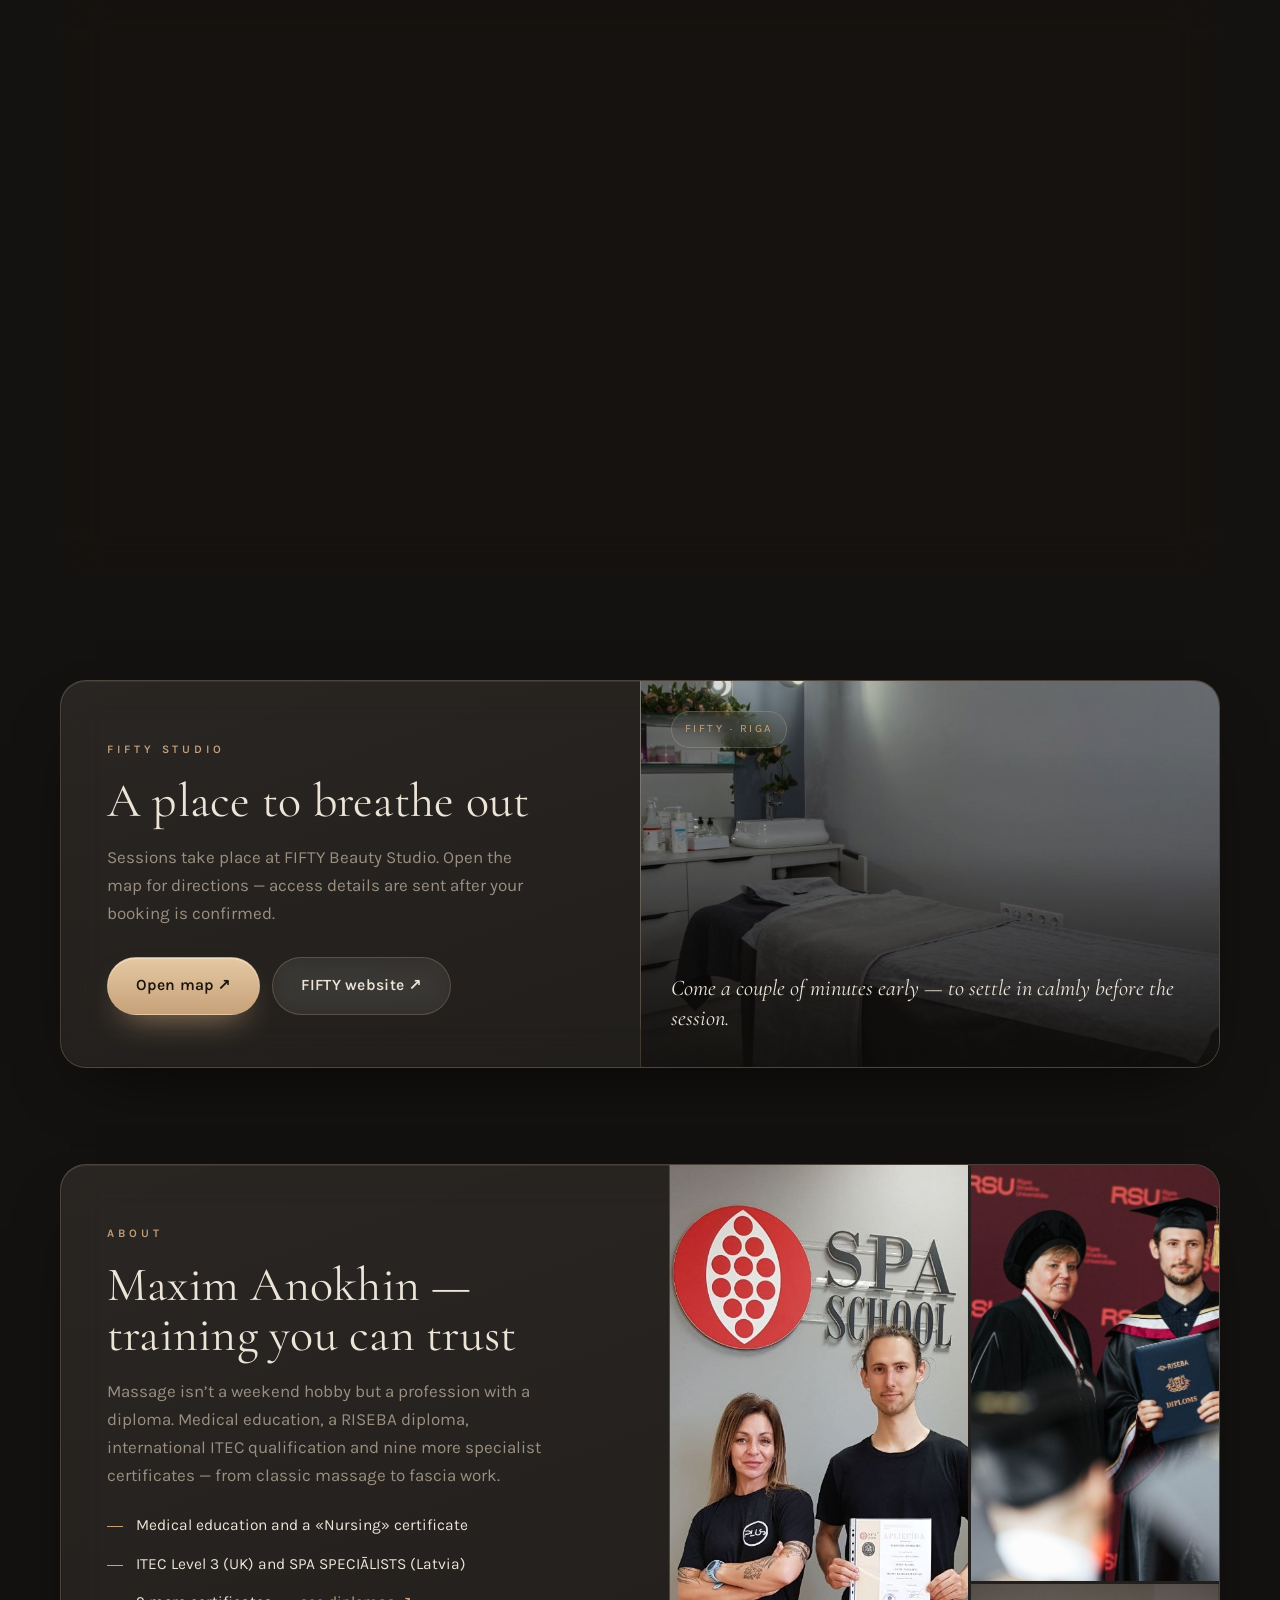
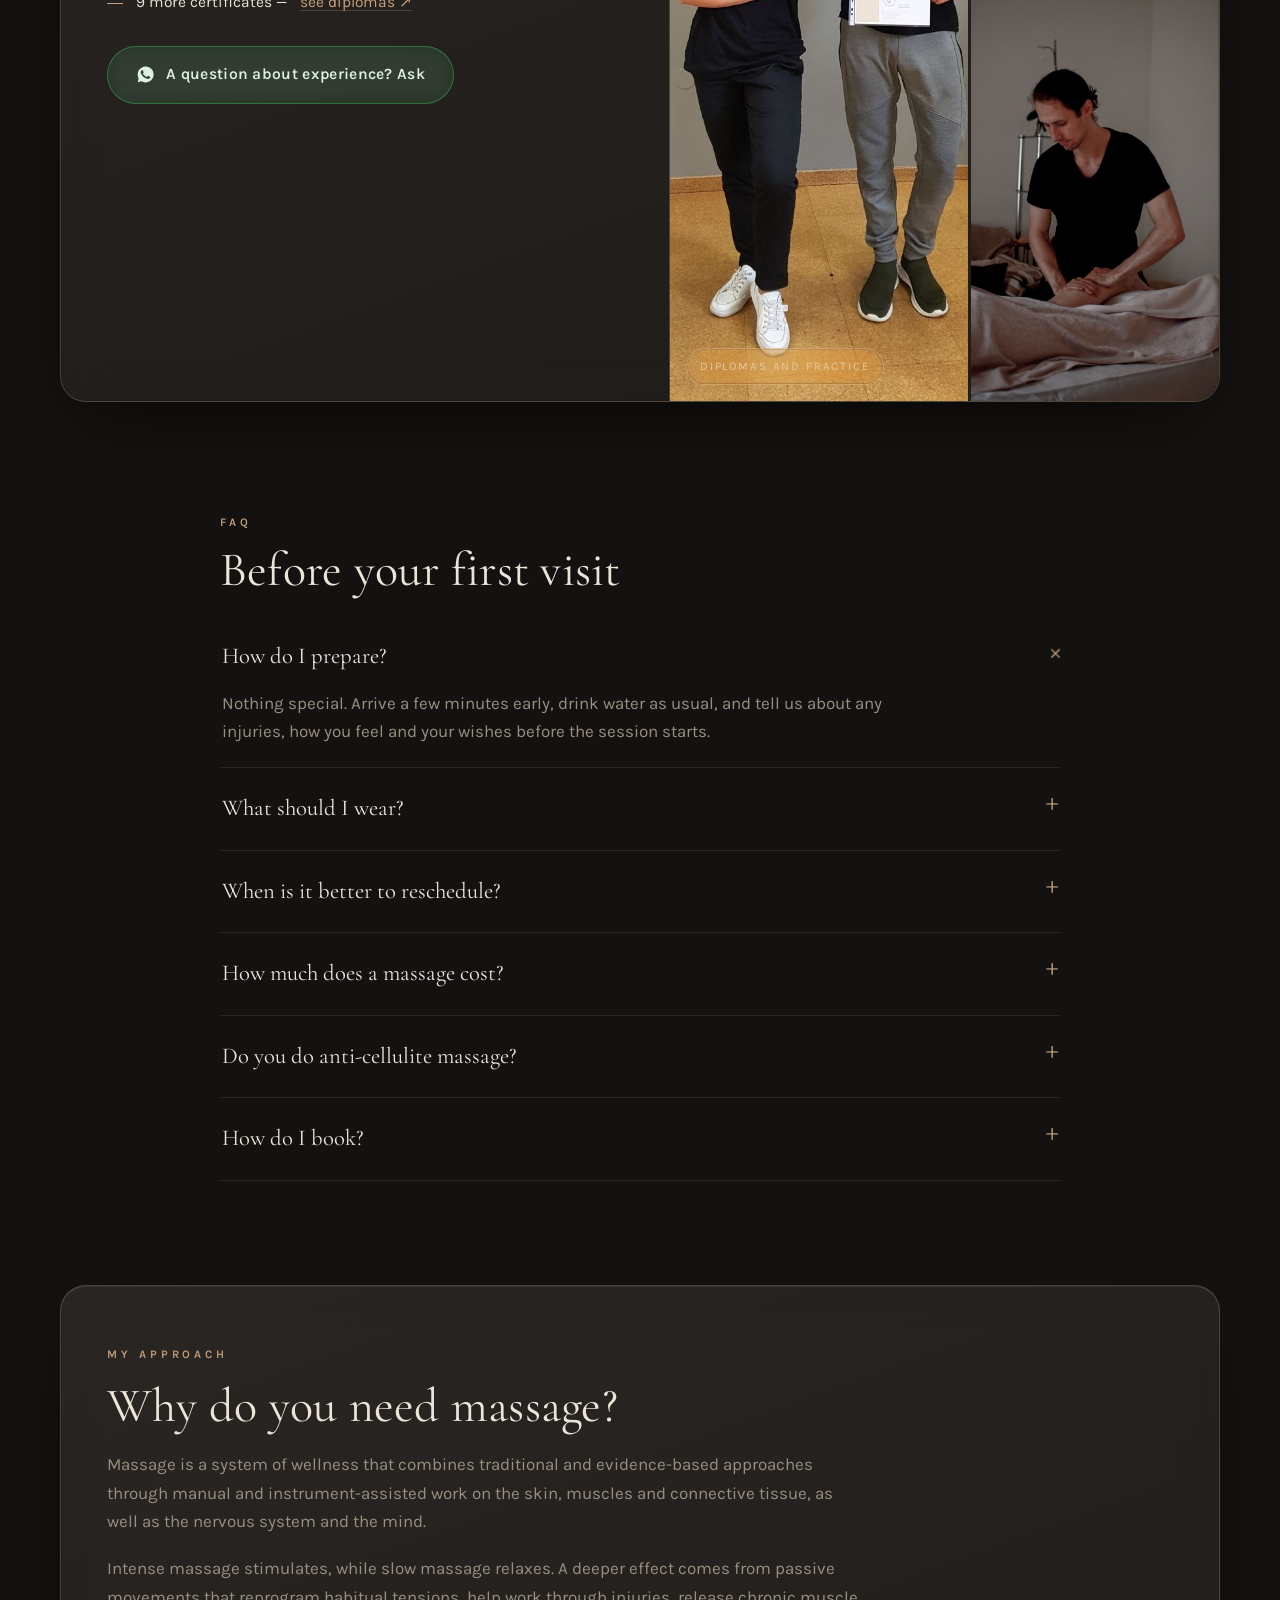
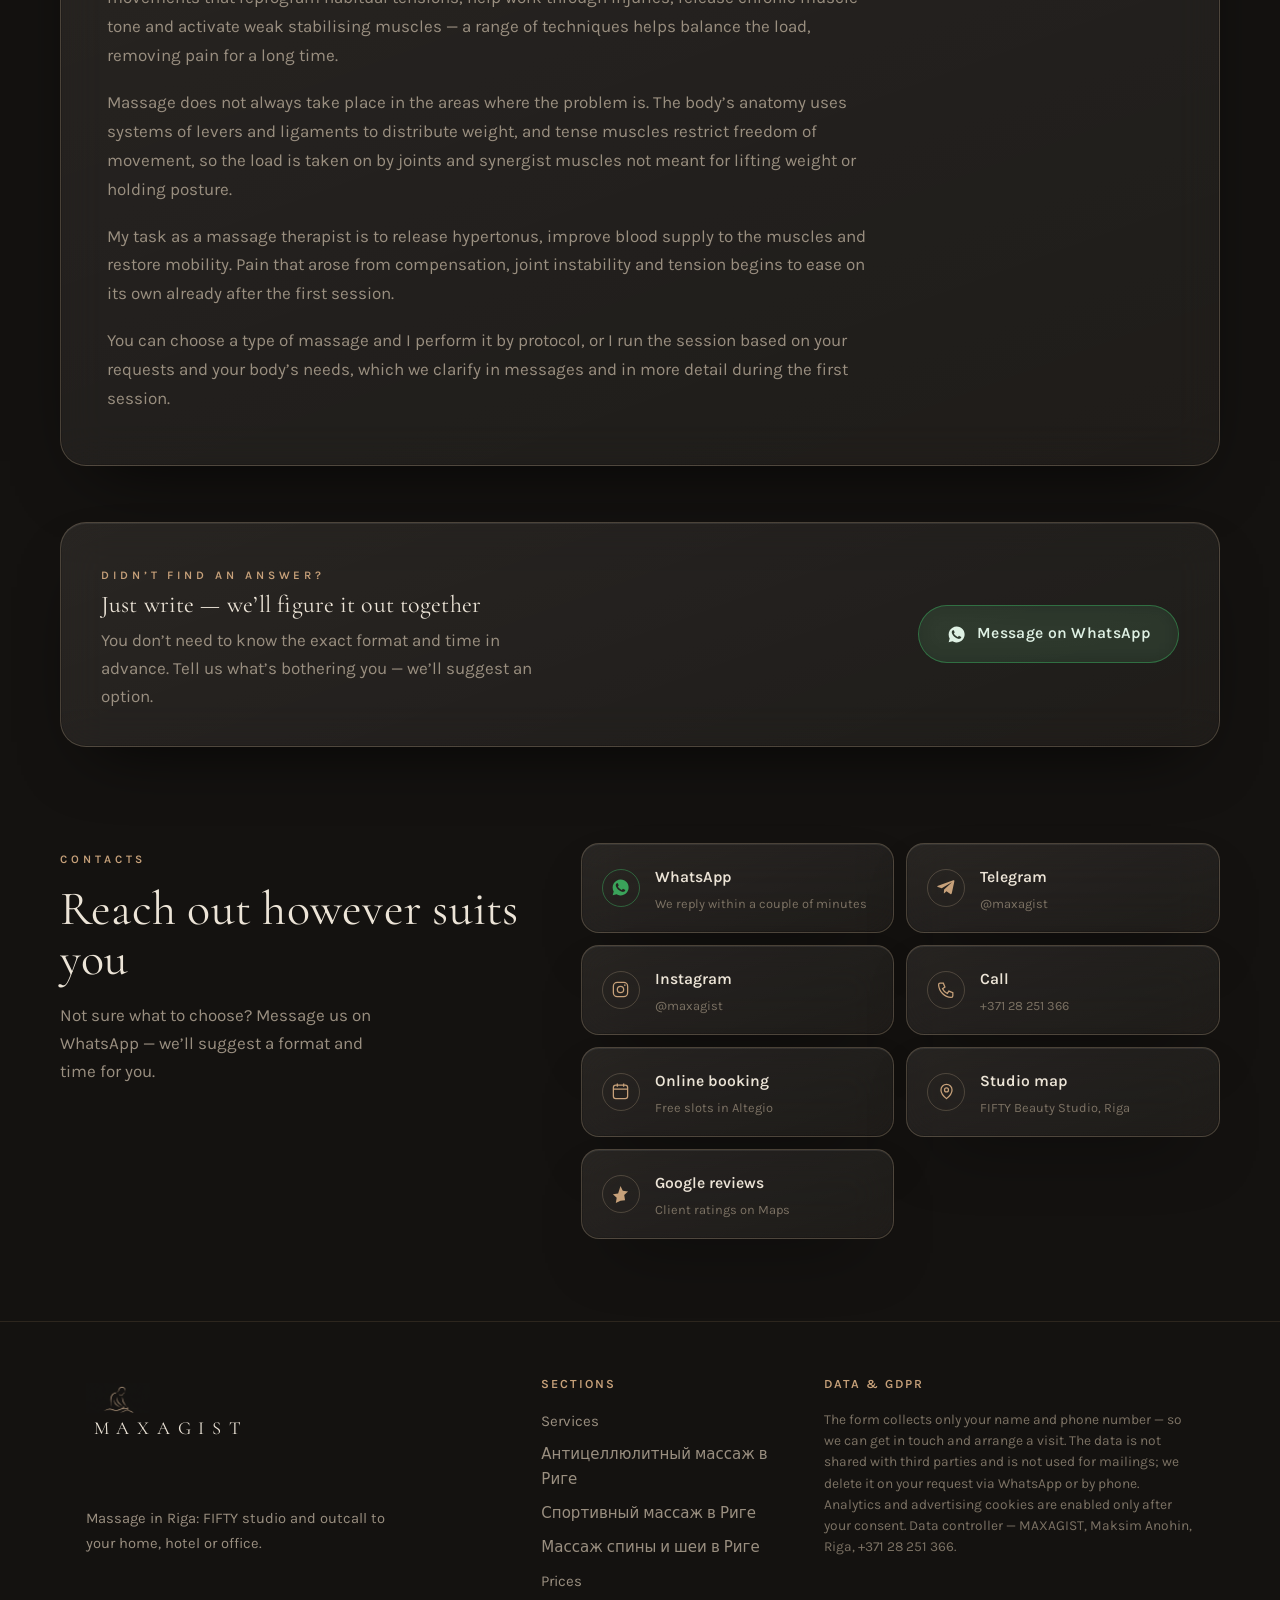
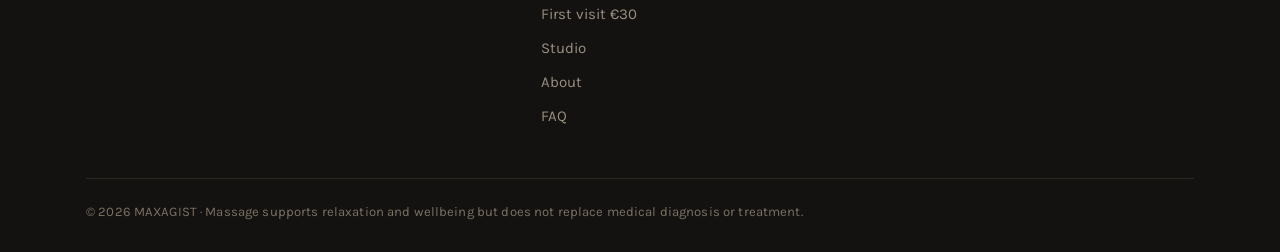
==== commit 3bbee704: "Переработка сайта под конверсию из Google Ads + антицеллюлитный массаж Главная цель — снять трение м" ====
--- a/index.html
+++ b/index.html
@@ -2,24 +2,33 @@
 <html lang="ru">
 <head>
 <meta charset="utf-8">
-<!-- Google tag (gtag.js) — GA4 + Google Ads -->
-<script async src="https://www.googletagmanager.com/gtag/js?id=G-D7B249WJS0"></script>
+<!-- Google tag (gtag.js) — GA4 + Google Ads + Consent Mode v2 -->
 <script>
   window.dataLayer = window.dataLayer || [];
   function gtag(){dataLayer.push(arguments);}
+  /* Consent Mode v2. До согласия рекламные и аналитические хранилища запрещены — этого требует
+     Google для трафика из ЕЭЗ. Баннер согласия — consent.js, он шлёт consent update. */
+  (function () {
+    var ok = false; try { ok = localStorage.getItem('mx_consent') === 'all'; } catch (e) {}
+    var v = ok ? 'granted' : 'denied';
+    gtag('consent', 'default', {
+      ad_storage: v, ad_user_data: v, ad_personalization: v, analytics_storage: v,
+      functionality_storage: 'granted', security_storage: 'granted', wait_for_update: 500
+    });
+  })();
   gtag('js', new Date());
   gtag('config', 'G-D7B249WJS0');
   gtag('config', 'AW-18386499497');
 </script>
+<script async src="https://www.googletagmanager.com/gtag/js?id=G-D7B249WJS0"></script>
 <!-- Meta Pixel Code -->
 <script>
 !function(f,b,e,v,n,t,s){if(f.fbq)return;n=f.fbq=function(){n.callMethod?n.callMethod.apply(n,arguments):n.queue.push(arguments)};if(!f._fbq)f._fbq=n;n.push=n;n.loaded=!0;n.version='2.0';n.queue=[];t=b.createElement(e);t.async=!0;t.src=v;s=b.getElementsByTagName(e)[0];s.parentNode.insertBefore(t,s)}(window,document,'script','https://connect.facebook.net/en_US/fbevents.js');
+try{ if(localStorage.getItem('mx_consent')!=='all') fbq('consent','revoke'); }catch(e){}
 fbq('init','1383733323705616');
 fbq('track','PageView');
 </script>
-<noscript><img height="1" width="1" style="display:none" src="https://www.facebook.com/tr?id=1383733323705616&ev=PageView&noscript=1" alt=""/></noscript>
 <!-- End Meta Pixel Code -->
-<script>try{if(localStorage.getItem('lang'))document.documentElement.classList.add('lang-set');}catch(e){}</script>
 <meta name="viewport" content="width=device-width,initial-scale=1,viewport-fit=cover">
 <meta name="theme-color" content="#141210">
 <meta name="mobile-web-app-capable" content="yes">
@@ -28,14 +37,14 @@
 <link rel="icon" href="/icon-192.png" sizes="192x192" type="image/png">
 <link rel="apple-touch-icon" href="/apple-touch-icon.png">
 <link rel="mask-icon" href="/favicon.svg" color="#c7a17a">
-<title>MAXAGIST — массаж в Риге · студия FIFTY и выезд</title>
-<meta name="description" content="MAXAGIST — массаж в Риге. Студия FIFTY и выезд на дом, в отель, офис. Первый визит — €30. Запись в WhatsApp или онлайн.">
-<meta name="keywords" content="массаж Рига, массаж на дом Рига, выезд массажиста, массаж студия FIFTY, классический массаж, хиромассаж, тайский массаж, masāža Rīga, massage Riga">
+<title>Массаж в Риге — первый визит €30 · студия и выезд | MAXAGIST</title>
+<meta name="description" content="Массаж в Риге: классический, спортивный, антицеллюлитный, лимфодренажный, массаж спины и шеи. Студия FIFTY или выезд на дом, в отель, офис. Первый визит — €30 вместо €50. Ответ в WhatsApp за пару минут.">
+<meta name="keywords" content="массаж Рига, массаж на дом Рига, выезд массажиста, антицеллюлитный массаж Рига, антицеллюлитный массаж, массаж от целлюлита, лимфодренажный массаж Рига, спортивный массаж Рига, массаж спины и шеи Рига, классический массаж, хиромассаж, pretcelulīta masāža Rīga, masāža Rīga, anti-cellulite massage Riga, massage Riga">
 <meta name="robots" content="index,follow,max-image-preview:large">
 <meta name="author" content="MAXAGIST · Максим Анохин">
 <link rel="canonical" href="https://maxagist.com/">
-<meta property="og:title" content="MAXAGIST — массаж в Риге · студия FIFTY и выезд">
-<meta property="og:description" content="Массаж без спешки, под ваше состояние. Первый визит — €30. Студия FIFTY или выезд по Риге.">
+<meta property="og:title" content="Массаж в Риге — первый визит €30 · студия FIFTY и выезд">
+<meta property="og:description" content="Классический, спортивный, антицеллюлитный, лимфодренажный массаж. Первый визит — €30 вместо €50. Студия FIFTY или выезд по Риге.">
 <meta property="og:type" content="website">
 <meta property="og:url" content="https://maxagist.com/">
 <meta property="og:site_name" content="MAXAGIST">
@@ -44,7 +53,7 @@
 <meta property="og:image:alt" content="Массаж в студии FIFTY, Рига">
 <meta name="twitter:card" content="summary_large_image">
 <meta name="twitter:title" content="MAXAGIST — массаж в Риге">
-<meta name="twitter:description" content="Первый визит — €30. Студия FIFTY или выезд по Риге. Запись в WhatsApp.">
+<meta name="twitter:description" content="Первый визит — €30 вместо €50. Классический, спортивный, антицеллюлитный массаж. Студия FIFTY или выезд по Риге.">
 <meta name="twitter:image" content="https://maxagist.com/photos/massage-back.jpg">
 <link rel="preconnect" href="https://fonts.googleapis.com">
 <link rel="preconnect" href="https://fonts.gstatic.com" crossorigin>
@@ -87,6 +96,19 @@
     "price": "30",
     "priceCurrency": "EUR",
     "description": "Первый визит в студию FIFTY по специальной цене €30 (обычно €50)."
+  },
+  "hasOfferCatalog": {
+    "@type": "OfferCatalog",
+    "name": "Массаж в Риге",
+    "itemListElement": [
+      { "@type": "Offer", "itemOffered": { "@type": "Service", "name": "Классический массаж" } },
+      { "@type": "Offer", "itemOffered": { "@type": "Service", "name": "Спортивный массаж" } },
+      { "@type": "Offer", "itemOffered": { "@type": "Service", "name": "Антицеллюлитный массаж" } },
+      { "@type": "Offer", "itemOffered": { "@type": "Service", "name": "Лимфодренажный массаж" } },
+      { "@type": "Offer", "itemOffered": { "@type": "Service", "name": "Массаж спины и шейно-воротниковой зоны" } },
+      { "@type": "Offer", "itemOffered": { "@type": "Service", "name": "Испанский хиромассаж тела и лица" } },
+      { "@type": "Offer", "itemOffered": { "@type": "Service", "name": "Массаж с выездом на дом, в отель или офис" } }
+    ]
   }
 }
 </script>
@@ -109,6 +131,16 @@
       "@type": "Question",
       "name": "Как записаться на массаж в Риге?",
       "acceptedAnswer": { "@type": "Answer", "text": "Быстрее всего — написать в WhatsApp или Telegram. Можно выбрать слот самому через онлайн-запись Altegio." }
+    },
+    {
+      "@type": "Question",
+      "name": "Сколько стоит массаж в Риге?",
+      "acceptedAnswer": { "@type": "Answer", "text": "Первый визит в студию — €30 вместо €50 на любой массаж длительностью до 60 минут включительно. Полный прайс и PDF-меню присылаем в WhatsApp за пару минут." }
+    },
+    {
+      "@type": "Question",
+      "name": "Делаете антицеллюлитный массаж?",
+      "acceptedAnswer": { "@type": "Answer", "text": "Да. Антицеллюлитный массаж — курсовая работа с зонами бёдер, ягодиц и живота: разгон застоя, тонус кожи и лимфодренаж. Длительность 60 или 90 минут, доступен в студии и с выездом." }
     }
   ]
 }
@@ -120,29 +152,12 @@
 </script>
 <script src="tracker.js" defer></script>
 <script src="content.js" defer></script>
+<script src="consent.js" defer></script>
 </head>
 <body id="top">
 <div class="bg-base"></div>
 <div class="bg-glow"><i></i><i></i><i></i></div>
 <div class="bg-grain"></div>
-
-<!-- PRELOADER / LANGUAGE GATE -->
-<div class="preload" id="preload">
-  <div class="preload-in">
-    <div class="logo-wrap">
-      <span class="ring"></span>
-      <img src="photos/logo.png" alt="MAXAGIST">
-    </div>
-    <span class="wm">MAXAGIST</span>
-    <span class="tagline">Masāža Rīgā · Массаж в Риге · Massage in Riga</span>
-    <p class="choose">Izvēlieties valodu · Выберите язык · Choose language</p>
-    <div class="langs">
-      <button type="button" data-lang="lv">Latviešu</button>
-      <button type="button" data-lang="ru">Русский</button>
-      <button type="button" data-lang="en">English</button>
-    </div>
-  </div>
-</div>
 
 <header class="top">
   <div class="wrap top-in">
@@ -150,6 +165,7 @@
     <nav class="nav" id="nav">
       <a href="#services" data-i18n="nav.services">Услуги</a>
       <a href="vyezd.html" data-i18n="nav.outcall">Выезд</a>
+      <a href="#prices" data-i18n="nav.prices">Цены</a>
       <a href="#offer" data-i18n="nav.first">Первый визит</a>
       <a href="#studio" data-i18n="nav.studio">Студия</a>
       <a href="#about" data-i18n="nav.about">О специалисте</a>
@@ -177,23 +193,84 @@
 <section class="hero wrap">
   <div class="hero-in">
     <div>
-      <span class="eyebrow rise" data-i18n="hero.eyebrow" data-edit="hero.eyebrow">Максим · массаж в Риге, студия и выезд</span>
-      <h1 class="rise d1" data-i18n-html="hero.h1" data-edit="hero.h1" data-edit-html>Первый визит —<br><span class="price">€30</span><span class="old">обычно €50</span></h1>
-      <p class="lead rise d2" data-i18n="hero.lead" data-edit="hero.lead">Знакомство с форматом и массаж, подобранный под ваше тело и запрос. Приём в студии FIFTY либо выезд к вам — домой, в отель или офис.</p>
+      <span class="eyebrow rise" data-i18n="hero.eyebrow" data-edit="hero.eyebrow">Рига · студия FIFTY и выезд на дом</span>
+      <h1 class="rise d1" data-i18n-html="hero.h1" data-edit="hero.h1" data-edit-html>Массаж в Риге<span class="h1-sub">снимаю боль, зажатость и усталость</span></h1>
+      <div class="price-tag rise d1">
+        <span class="pt-price">€30</span>
+        <span class="pt-txt"><b data-i18n="hero.pt.b">Первый визит в студию</b><span data-i18n="hero.pt.s">вместо €50 · любой массаж до 60 минут</span></span>
+      </div>
+      <p class="lead rise d2" data-i18n="hero.lead" data-edit="hero.lead">Напишите, что беспокоит, — подберу технику, силу и длительность под вас. Приём в студии FIFTY или выезд к вам: домой, в отель, офис.</p>
       <div class="hero-cta rise d2">
         <a class="btn btn-wa" id="wa-hero" href="#" target="_blank" rel="noopener">
           <svg viewBox="0 0 24 24" fill="currentColor"><path d="M12 2a10 10 0 0 0-8.6 15l-1.3 4.8 4.9-1.3A10 10 0 1 0 12 2Zm5.7 14.1c-.2.7-1.4 1.3-2 1.4-.5.1-1.1.1-1.8-.1-.4-.1-1-.3-1.7-.6-3-1.3-4.9-4.3-5-4.5-.2-.2-1.2-1.6-1.2-3s.7-2.1 1-2.4c.2-.3.5-.3.7-.3h.5c.2 0 .4 0 .6.5l.8 2c.1.2.1.4 0 .5l-.4.5-.3.3c-.2.2-.3.4-.1.7.2.3.9 1.4 1.9 2.3 1.3 1.1 2.3 1.5 2.6 1.6.3.1.5.1.7-.1l.9-1c.2-.2.4-.2.6-.1l2 .9c.2.1.4.2.4.3.1.2.1.7-.1 1.1Z"/></svg>
           <span data-i18n="hero.wa">Написать в WhatsApp</span></a>
-        <a class="btn btn-line" href="#offer" data-i18n="hero.book">Или записаться на сайте</a>
+        <a class="btn btn-line" href="tel:+37128251366">
+          <svg viewBox="0 0 24 24" fill="none" stroke="currentColor" stroke-width="1.6"><path d="M4 4h4l2 5-3 2a12 12 0 0 0 6 6l2-3 5 2v4a2 2 0 0 1-2 2A17 17 0 0 1 2 6a2 2 0 0 1 2-2Z"/></svg>
+          <span data-i18n="hero.call">Позвонить</span></a>
       </div>
-      <p class="hero-trust rise d3" data-i18n-html="hero.trust">Не знаете, что выбрать? Просто напишите — подскажем формат и время за пару минут. Отвечаем обычно <b>в течение нескольких минут</b>.</p>
+      <p class="hero-trust rise d3" data-i18n-html="hero.trust">Не знаете, что выбрать? Просто напишите — подскажу формат и время. Отвечаю обычно <b>в течение нескольких минут</b>.</p>
+      <ul class="trustbar rise d3">
+        <li><b>★★★★★</b><span data-i18n="tb.google">оценки в Google</span></li>
+        <li><b>11</b><span data-i18n="tb.certs">дипломов и сертификатов</span></li>
+        <li><b>ITEC</b><span data-i18n="tb.itec">Level 3 · Великобритания</span></li>
+        <li><b data-i18n="tb.timev">2 мин</b><span data-i18n="tb.time">среднее время ответа</span></li>
+      </ul>
     </div>
     <div class="hero-art">
       <div class="frame glass">
-        <img src="photos/massage-back.jpg" alt="Массаж спины в студии FIFTY" loading="eager">
-        <span class="badge glass"><span class="dot"></span><span data-i18n="hero.badge">Онлайн · отвечаем сейчас</span></span>
+        <img src="photos/massage-back.jpg" alt="Массаж спины в студии FIFTY, Рига" loading="eager">
+        <span class="badge glass"><span class="dot"></span><span data-i18n="hero.badge">Онлайн · отвечаю сейчас</span></span>
       </div>
     </div>
+  </div>
+</section>
+
+<div class="thread"><i></i></div>
+
+<!-- PROBLEM PICKER -->
+<section id="problem" class="picker wrap">
+  <div class="pick-intro">
+    <span class="eyebrow" data-i18n="pick.eyebrow">Начните отсюда</span>
+    <h2 data-i18n="pick.h">Что вас беспокоит?</h2>
+    <p data-i18n="pick.p">Выбирать услугу самому не нужно. Нажмите, что ближе, — открою WhatsApp с готовым сообщением, задам пару вопросов и подберу массаж, длительность и формат.</p>
+  </div>
+  <div class="pick-grid">
+    <a class="pick glass" href="#" target="_blank" rel="noopener" data-wa-key="p.back" data-track="problem:back">
+      <h3 data-i18n="pick.back.h">Спина и шея после ноутбука</h3>
+      <p data-i18n="pick.back.p">Зажатость, «каменные» плечи, тяжесть в пояснице после сидячей работы.</p>
+      <span class="pick-tags" data-i18n="pick.back.t">классический · шейно-воротниковая зона</span>
+      <span class="go" data-i18n="pick.go">Подобрать в WhatsApp</span>
+    </a>
+    <a class="pick glass" href="#" target="_blank" rel="noopener" data-wa-key="p.cellulite" data-track="problem:cellulite">
+      <h3 data-i18n="pick.cellulite.h">Целлюлит и тонус кожи</h3>
+      <p data-i18n="pick.cellulite.p">Бёдра, ягодицы, живот: разгоняем застой, работаем с рельефом и упругостью кожи.</p>
+      <span class="pick-tags" data-i18n="pick.cellulite.t">антицеллюлитный · скульптурирующий</span>
+      <span class="go" data-i18n="pick.go">Подобрать в WhatsApp</span>
+    </a>
+    <a class="pick glass" href="#" target="_blank" rel="noopener" data-wa-key="p.sport" data-track="problem:sport">
+      <h3 data-i18n="pick.sport.h">Восстановление после нагрузок</h3>
+      <p data-i18n="pick.sport.p">Забитые мышцы после тренировок, крепатура, скованность и потеря подвижности.</p>
+      <span class="pick-tags" data-i18n="pick.sport.t">спортивный · глубокая проработка</span>
+      <span class="go" data-i18n="pick.go">Подобрать в WhatsApp</span>
+    </a>
+    <a class="pick glass" href="#" target="_blank" rel="noopener" data-wa-key="p.stress" data-track="problem:stress">
+      <h3 data-i18n="pick.stress.h">Стресс и плохой сон</h3>
+      <p data-i18n="pick.stress.p">Не отпускает напряжение, тяжело переключиться и уснуть.</p>
+      <span class="pick-tags" data-i18n="pick.stress.t">аромамассаж · расслабляющий</span>
+      <span class="go" data-i18n="pick.go">Подобрать в WhatsApp</span>
+    </a>
+    <a class="pick glass" href="#" target="_blank" rel="noopener" data-wa-key="p.legs" data-track="problem:legs">
+      <h3 data-i18n="pick.legs.h">Отёки и тяжесть в ногах</h3>
+      <p data-i18n="pick.legs.p">Усталость и ощущение «налитых» ног к вечеру, отёчность.</p>
+      <span class="pick-tags" data-i18n="pick.legs.t">лимфодренажный · массаж ног</span>
+      <span class="go" data-i18n="pick.go">Подобрать в WhatsApp</span>
+    </a>
+    <a class="pick glass" href="#" target="_blank" rel="noopener" data-wa-key="p.other" data-track="problem:other">
+      <h3 data-i18n="pick.other.h">Просто хочу расслабиться</h3>
+      <p data-i18n="pick.other.p">Без конкретной жалобы — час тишины, тепла и спокойной работы с телом.</p>
+      <span class="pick-tags" data-i18n="pick.other.t">хиромассаж · SPA · hot stone</span>
+      <span class="go" data-i18n="pick.go">Подобрать в WhatsApp</span>
+    </a>
   </div>
 </section>
 
@@ -234,7 +311,7 @@
   <div class="svc-intro">
     <span class="eyebrow" data-i18n="svc.eyebrow">Услуги студии</span>
     <h2 data-i18n="svc.title">Массаж под ваш запрос</h2>
-    <p data-i18n="svc.intro" data-edit="svc.intro">Полный список услуг студии с длительностью. Цены не публикуем — актуальный прайс и PDF-меню пришлём в WhatsApp за пару минут.</p>
+    <p data-i18n="svc.intro" data-edit="svc.intro">Полный список услуг с длительностью. Не уверены, что нужно именно вам, — не выбирайте: напишите, что беспокоит, и я подберу технику сам.</p>
   </div>
   <div class="svc-groups">
     <div class="svc-cat glass">
@@ -242,6 +319,7 @@
       <ul class="svc-items">
         <li><span class="svc-name" data-i18n="svc.sport">Спортивный массаж</span><span class="svc-dur">60 / 90 <span data-i18n="svc.min">мин</span></span></li>
         <li><span class="svc-name" data-i18n="svc.classic">Классический массаж</span><span class="svc-dur">60 / 90 <span data-i18n="svc.min">мин</span></span></li>
+        <li><span class="svc-name" data-i18n="svc.anticell">Антицеллюлитный массаж</span><span class="svc-dur">60 / 90 <span data-i18n="svc.min">мин</span></span></li>
         <li><span class="svc-name" data-i18n="svc.back">Массаж спины</span><span class="svc-dur">45 <span data-i18n="svc.min">мин</span></span></li>
         <li><span class="svc-name" data-i18n="svc.neck">Массаж шейно-воротниковой зоны</span><span class="svc-dur">30 <span data-i18n="svc.min">мин</span></span></li>
         <li><span class="svc-name" data-i18n="svc.legs">Массаж ног</span><span class="svc-dur">45 <span data-i18n="svc.min">мин</span></span></li>
@@ -269,15 +347,63 @@
       </div>
     </div>
   </div>
-  <div class="svc-foot">
-    <p class="svc-note" data-i18n-html="svc.note">Первый визит — <b>€30</b> на любой массаж из списка длительностью до 60 минут включительно.</p>
+  <div class="svc-price glass" id="prices">
+    <div class="sp-txt">
+      <span class="eyebrow" data-i18n="price.eyebrow">Цены</span>
+      <h3 data-i18n="price.h">Сколько стоит</h3>
+      <ul class="price-list">
+        <li><span data-i18n="price.li1">Первый визит в студию — любой массаж до 60 минут</span><b class="pl-now">€30</b></li>
+        <li><span data-i18n="price.li2">Обычная цена такого визита</span><b class="pl-old">€50</b></li>
+        <li><span data-i18n="price.li3">Остальные услуги, курсы и выезд</span><b class="pl-ask" data-i18n="price.li3v">прайс в WhatsApp</b></li>
+      </ul>
+      <p class="price-why" data-i18n="price.why">Полный прайс и PDF-меню присылаю в WhatsApp за пару минут — вместе с рекомендацией, что подойдёт под ваш запрос и сколько сеансов реально нужно.</p>
+    </div>
     <a class="btn btn-wa" id="wa-price" href="#" target="_blank" rel="noopener">
       <svg viewBox="0 0 24 24" fill="currentColor"><path d="M12 2a10 10 0 0 0-8.6 15l-1.3 4.8 4.9-1.3A10 10 0 1 0 12 2Zm5.7 14.1c-.2.7-1.4 1.3-2 1.4-.5.1-1.1.1-1.8-.1-.4-.1-1-.3-1.7-.6-3-1.3-4.9-4.3-5-4.5-.2-.2-1.2-1.6-1.2-3s.7-2.1 1-2.4c.2-.3.5-.3.7-.3h.5c.2 0 .4 0 .6.5l.8 2c.1.2.1.4 0 .5l-.4.5-.3.3c-.2.2-.3.4-.1.7.2.3.9 1.4 1.9 2.3 1.3 1.1 2.3 1.5 2.6 1.6.3.1.5.1.7-.1l.9-1c.2-.2.4-.2.6-.1l2 .9c.2.1.4.2.4.3.1.2.1.7-.1 1.1Z"/></svg>
-      <span data-i18n="svc.price">Узнать цены в WhatsApp</span></a>
+      <span data-i18n="svc.price">Получить прайс в WhatsApp</span></a>
   </div>
 </section>
 
 <div class="thread"><i></i></div>
+
+<!-- REVIEWS -->
+<section id="reviews" class="reviews wrap">
+  <div class="rv-head">
+    <span class="eyebrow" data-i18n="reviews.eyebrow">Отзывы</span>
+    <h2 data-i18n="reviews.h">Что говорят клиенты</h2>
+    <p data-i18n="reviews.sub">Живые отзывы из Google и переписки — без прикрас.</p>
+  </div>
+  <div class="reviews-grid">
+    <article class="rv-card glass">
+      <div class="rv-stars">★★★★★</div>
+      <p class="rv-text">«Этот день выдался поистине чудесным — я попала к настоящему волшебнику, Максиму. С самого начала порадовали тёплые нежные руки и приятная обстановка. Если бы попросили оценить по десятибалльной шкале, поставила бы 11 — не помню, когда в последний раз чувствовала себя так хорошо. Искренне рекомендую.»</p>
+      <div class="rv-meta"><span class="rv-name" data-i18n="reviews.n1">Клиентка</span><span class="rv-src">Google</span></div>
+    </article>
+    <article class="rv-card glass">
+      <div class="rv-stars">★★★★★</div>
+      <p class="rv-text">«Человека настолько присутствующего в моменте и синхронизированного со своим делом я ещё не встречала. Феноменальная эмпатия соединяется с глубочайшей экспертностью. Одна проблема — тебе невозможно найти замену. 🙏❤️»</p>
+      <div class="rv-meta"><span class="rv-name" data-i18n="reviews.n2">Клиентка</span><span class="rv-src">WhatsApp</span></div>
+    </article>
+    <article class="rv-card glass">
+      <div class="rv-stars">★★★★★</div>
+      <p class="rv-text">«После твоего массажа резко улучшились подтягивания — первые 6 вообще не чувствовал усилия, делал будто вешу 60 кг. Спасибо! ❤️»</p>
+      <div class="rv-meta"><span class="rv-name" data-i18n="reviews.n3">Клиент</span><span class="rv-src">WhatsApp</span></div>
+    </article>
+  </div>
+  <p class="rv-links-label" data-i18n="reviews.more">Ещё отзывы с оценкой ★★★★★ на Google Maps — открываются напрямую:</p>
+  <div class="rv-links">
+    <a class="rv-link" href="https://maps.app.goo.gl/6eZ8qNh9ni91AvHy7" target="_blank" rel="noopener" data-i18n="reviews.link">★ Отзыв на Google ↗</a>
+    <a class="rv-link" href="https://maps.app.goo.gl/3tu5bTZSuwr1q3x47" target="_blank" rel="noopener" data-i18n="reviews.link">★ Отзыв на Google ↗</a>
+    <a class="rv-link" href="https://maps.app.goo.gl/VVQLsQJLSiQG1Pxm6" target="_blank" rel="noopener" data-i18n="reviews.link">★ Отзыв на Google ↗</a>
+    <a class="rv-link" href="https://maps.app.goo.gl/BfbvKSFYwFjij7RKA" target="_blank" rel="noopener" data-i18n="reviews.link">★ Отзыв на Google ↗</a>
+    <a class="rv-link" href="https://maps.app.goo.gl/wgRRKXst9qEeAicw5" target="_blank" rel="noopener" data-i18n="reviews.link">★ Отзыв на Google ↗</a>
+    <a class="rv-link" href="https://maps.app.goo.gl/pkw8pjLdjDc7TcuM7" target="_blank" rel="noopener" data-i18n="reviews.link">★ Отзыв на Google ↗</a>
+  </div>
+  <div class="reviews-cta">
+    <a class="btn btn-gold" href="https://search.google.com/local/reviews?placeid=ChIJy_BVAu5xg4QRtBVVZGAD5xs" target="_blank" rel="noopener" data-i18n="reviews.google">★ Смотреть отзывы в Google</a>
+    <a class="btn btn-line" href="https://www.instagram.com/s/aGlnaGxpZ2h0OjE4MDA4ODkwOTgyMTQ0OTA3?story_media_id=3336069390539993212_65596189926&amp;igsh=MXB4dHk1cXgybXd6Zw==" target="_blank" rel="noopener" data-i18n="reviews.video">Видео-отзывы в Instagram ↗</a>
+  </div>
+</section>
 
 <!-- STUDIO PROCESS -->
 <section id="process" class="outcall wrap">
@@ -320,21 +446,27 @@
   <div class="offer-panel glass">
     <div class="offer-info">
       <span class="eyebrow" data-i18n="offer.eyebrow">Новым клиентам</span>
+      <h2 class="offer-h" data-i18n="offer.h">Первый визит в студию — €30</h2>
       <div class="offer-price">€30 <span class="old">€50</span></div>
-      <p data-i18n="offer.p" data-edit="offer.p">Первый визит в студию по специальной цене. Короткий разговор до сеанса, чтобы понять запрос, и массаж под ваше состояние.</p>
+      <p data-i18n="offer.p" data-edit="offer.p">Любой массаж из списка длительностью до 60 минут. Перед сеансом коротко обсудим, что беспокоит, — и я подберу технику, силу и темп под ваше состояние.</p>
       <ul>
-        <li><i></i><span data-i18n="offer.li1">Цена €30 — за первый визит в студию</span></li>
-        <li><i></i><span data-i18n="offer.li2">Подберём силу, темп и зоны под вас</span></li>
-        <li><i></i><span data-i18n="offer.li3">Свяжемся, чтобы согласовать время</span></li>
+        <li><i></i><span data-i18n="offer.li1">€30 вместо €50 — за первый визит в студию FIFTY</span></li>
+        <li><i></i><span data-i18n="offer.li2">Подберу технику, силу и зоны под ваш запрос</span></li>
+        <li><i></i><span data-i18n="offer.li3">Свяжусь в течение нескольких минут и согласую время</span></li>
+        <li><i></i><span data-i18n="offer.li4">Не подойдёт нажим или темп — скорректирую прямо во время сеанса</span></li>
       </ul>
+      <p class="offer-alt" data-i18n-html="offer.alt">Нужен выезд на дом, в отель или офис? <a href="vyezd.html">Условия выезда →</a></p>
     </div>
     <div>
       <form id="lead-form" novalidate>
+        <p class="form-h" data-i18n="form.h">Оставьте заявку — свяжусь и подберу время</p>
         <label><span data-i18n="form.name">Имя</span><input name="name" required autocomplete="name" placeholder="Как к вам обращаться" data-i18n-ph="form.name.ph"></label>
-        <label><span data-i18n="form.phone">Телефон</span><input type="tel" name="phone" required autocomplete="tel" placeholder="+371 …"></label>
+        <label><span data-i18n="form.phone">Телефон или WhatsApp</span><input type="tel" name="phone" required autocomplete="tel" placeholder="+371 …"></label>
+        <input type="hidden" name="topic" id="lead-topic" value="">
         <label class="consent"><input type="checkbox" required>
           <span data-i18n-html="form.consent">Согласен(-на) на обработку данных для ответа на запрос. <a href="#terms">Условия</a>.</span></label>
-        <button class="btn btn-gold" type="submit" id="submit-btn" data-i18n="form.submit">Оставить заявку</button>
+        <button class="btn btn-gold" type="submit" id="submit-btn" data-i18n="form.submit">Записаться за €30</button>
+        <p class="form-note" data-i18n="form.note">Только имя и телефон. Никакой рассылки — пишу или звоню один раз, чтобы согласовать визит.</p>
         <p class="status" id="status" aria-live="polite"></p>
         <a class="btn btn-wa wa-fallback" id="wa-fallback" href="#" target="_blank" rel="noopener">
           <svg viewBox="0 0 24 24" fill="currentColor"><path d="M12 2a10 10 0 0 0-8.6 15l-1.3 4.8 4.9-1.3A10 10 0 1 0 12 2Zm5.7 14.1c-.2.7-1.4 1.3-2 1.4-.5.1-1.1.1-1.8-.1-.4-.1-1-.3-1.7-.6-3-1.3-4.9-4.3-5-4.5-.2-.2-1.2-1.6-1.2-3s.7-2.1 1-2.4c.2-.3.5-.3.7-.3h.5c.2 0 .4 0 .6.5l.8 2c.1.2.1.4 0 .5l-.4.5-.3.3c-.2.2-.3.4-.1.7.2.3.9 1.4 1.9 2.3 1.3 1.1 2.3 1.5 2.6 1.6.3.1.5.1.7-.1l.9-1c.2-.2.4-.2.6-.1l2 .9c.2.1.4.2.4.3.1.2.1.7-.1 1.1Z"/></svg>
@@ -391,45 +523,6 @@
 
 </section>
 
-<!-- REVIEWS -->
-<section id="reviews" class="reviews wrap">
-  <div class="rv-head">
-    <span class="eyebrow" data-i18n="reviews.eyebrow">Отзывы</span>
-    <h2 data-i18n="reviews.h">Что говорят клиенты</h2>
-    <p data-i18n="reviews.sub">Живые отзывы из Google и переписки — без прикрас.</p>
-  </div>
-  <div class="reviews-grid">
-    <article class="rv-card glass">
-      <div class="rv-stars">★★★★★</div>
-      <p class="rv-text">«Этот день выдался поистине чудесным — я попала к настоящему волшебнику, Максиму. С самого начала порадовали тёплые нежные руки и приятная обстановка. Если бы попросили оценить по десятибалльной шкале, поставила бы 11 — не помню, когда в последний раз чувствовала себя так хорошо. Искренне рекомендую.»</p>
-      <div class="rv-meta"><span class="rv-name" data-i18n="reviews.n1">Клиентка</span><span class="rv-src">Google</span></div>
-    </article>
-    <article class="rv-card glass">
-      <div class="rv-stars">★★★★★</div>
-      <p class="rv-text">«Человека настолько присутствующего в моменте и синхронизированного со своим делом я ещё не встречала. Феноменальная эмпатия соединяется с глубочайшей экспертностью. Одна проблема — тебе невозможно найти замену. 🙏❤️»</p>
-      <div class="rv-meta"><span class="rv-name" data-i18n="reviews.n2">Клиентка</span><span class="rv-src">WhatsApp</span></div>
-    </article>
-    <article class="rv-card glass">
-      <div class="rv-stars">★★★★★</div>
-      <p class="rv-text">«После твоего массажа резко улучшились подтягивания — первые 6 вообще не чувствовал усилия, делал будто вешу 60 кг. Спасибо! ❤️»</p>
-      <div class="rv-meta"><span class="rv-name" data-i18n="reviews.n3">Клиент</span><span class="rv-src">WhatsApp</span></div>
-    </article>
-  </div>
-  <p class="rv-links-label" data-i18n="reviews.more">Ещё отзывы с оценкой ★★★★★ на Google Maps — открываются напрямую:</p>
-  <div class="rv-links">
-    <a class="rv-link" href="https://maps.app.goo.gl/6eZ8qNh9ni91AvHy7" target="_blank" rel="noopener" data-i18n="reviews.link">★ Отзыв на Google ↗</a>
-    <a class="rv-link" href="https://maps.app.goo.gl/3tu5bTZSuwr1q3x47" target="_blank" rel="noopener" data-i18n="reviews.link">★ Отзыв на Google ↗</a>
-    <a class="rv-link" href="https://maps.app.goo.gl/VVQLsQJLSiQG1Pxm6" target="_blank" rel="noopener" data-i18n="reviews.link">★ Отзыв на Google ↗</a>
-    <a class="rv-link" href="https://maps.app.goo.gl/BfbvKSFYwFjij7RKA" target="_blank" rel="noopener" data-i18n="reviews.link">★ Отзыв на Google ↗</a>
-    <a class="rv-link" href="https://maps.app.goo.gl/wgRRKXst9qEeAicw5" target="_blank" rel="noopener" data-i18n="reviews.link">★ Отзыв на Google ↗</a>
-    <a class="rv-link" href="https://maps.app.goo.gl/pkw8pjLdjDc7TcuM7" target="_blank" rel="noopener" data-i18n="reviews.link">★ Отзыв на Google ↗</a>
-  </div>
-  <div class="reviews-cta">
-    <a class="btn btn-gold" href="https://search.google.com/local/reviews?placeid=ChIJy_BVAu5xg4QRtBVVZGAD5xs" target="_blank" rel="noopener" data-i18n="reviews.google">★ Смотреть отзывы в Google</a>
-    <a class="btn btn-line" href="https://www.instagram.com/s/aGlnaGxpZ2h0OjE4MDA4ODkwOTgyMTQ0OTA3?story_media_id=3336069390539993212_65596189926&amp;igsh=MXB4dHk1cXgybXd6Zw==" target="_blank" rel="noopener" data-i18n="reviews.video">Видео-отзывы в Instagram ↗</a>
-  </div>
-</section>
-
 <!-- FAQ -->
 <section id="faq" class="faq wrap">
   <div class="faq-head">
@@ -442,6 +535,10 @@
     <p class="a" data-i18n="faq.a2">Что-то, в чём вам комфортно. Раздеваетесь только до удобного для вас уровня; во время процедуры используется профессиональное укрытие.</p></details>
   <details><summary><span data-i18n="faq.q3">Когда лучше перенести?</span><span class="pm">+</span></summary>
     <p class="a" data-i18n="faq.a3">При температуре, острой инфекции или плохом самочувствии визит стоит перенести. При беременности, недавней операции или серьёзной травме сначала посоветуйтесь с врачом.</p></details>
+  <details><summary><span data-i18n="faq.q5">Сколько стоит массаж?</span><span class="pm">+</span></summary>
+    <p class="a" data-i18n-html="faq.a5">Первый визит в студию — <b>€30</b> вместо €50 на любой массаж длительностью до 60 минут. Полный прайс, курсы и цены выезда пришлю в WhatsApp за пару минут.</p></details>
+  <details><summary><span data-i18n="faq.q6">Делаете антицеллюлитный массаж?</span><span class="pm">+</span></summary>
+    <p class="a" data-i18n-html="faq.a6">Да. Антицеллюлитный массаж — это работа с бёдрами, ягодицами и животом: разгон застоя, лимфодренаж и тонус кожи. Длительность 60 или 90 минут, доступен и в студии, и с выездом. Заметный результат даёт курс, а не один сеанс — сколько нужно именно вам, скажу после первого визита. <a href="anticelulitnyj-massazh-riga.html">Подробнее об антицеллюлитном массаже →</a></p></details>
   <details><summary><span data-i18n="faq.q4">Как записаться?</span><span class="pm">+</span></summary>
     <p class="a" data-i18n-html="faq.a4">Быстрее всего — написать в WhatsApp или Telegram. Можно выбрать слот самому через <a href="https://n1022981.alteg.io" target="_blank" rel="noopener">Altegio</a>.</p></details>
 </section>
@@ -517,8 +614,10 @@
       <div>
         <b data-i18n="foot.sections">Разделы</b>
         <a href="#services" data-i18n="nav.services">Услуги</a>
+        <a href="anticelulitnyj-massazh-riga.html">Антицеллюлитный массаж в Риге</a>
         <a href="sportivnyj-massazh-riga.html">Спортивный массаж в Риге</a>
         <a href="massazh-spiny-shei-riga.html">Массаж спины и шеи в Риге</a>
+        <a href="#prices" data-i18n="nav.prices">Цены</a>
         <a href="#offer" data-i18n="foot.first">Первый визит €30</a>
         <a href="#studio" data-i18n="nav.studio">Студия</a>
         <a href="#about" data-i18n="nav.about">О специалисте</a>
@@ -526,12 +625,25 @@
       </div>
       <div>
         <b data-i18n="foot.gdprhead">Данные и GDPR</b>
-        <p class="gdpr" data-i18n="foot.gdpr">Форма собирает только имя и телефон, чтобы мы могли связаться с вами и согласовать визит. Юридические реквизиты, срок хранения и контакты контролёра данных нужно утвердить до публичного запуска.</p>
+        <p class="gdpr" data-i18n="foot.gdpr">Форма собирает только имя и телефон — чтобы связаться с вами и согласовать визит. Данные не передаются третьим лицам и не используются для рассылок; удалим по вашему запросу в WhatsApp или по телефону. Cookies для аналитики и рекламы подключаются только после вашего согласия. Контролёр данных — MAXAGIST, Максим Анохин, Рига, +371 28 251 366.</p>
       </div>
     </div>
     <div class="copy" data-i18n="foot.copy">© 2026 MAXAGIST · Массаж поддерживает расслабление и хорошее самочувствие, но не заменяет медицинскую диагностику или лечение.</div>
   </div>
 </footer>
+
+<!-- STICKY CTA (mobile) -->
+<div class="cta-bar">
+  <a class="cb cb-wa" data-track="ctabar:whatsapp" id="wa-bar" href="#" target="_blank" rel="noopener">
+    <svg viewBox="0 0 24 24" fill="currentColor"><path d="M12 2a10 10 0 0 0-8.6 15l-1.3 4.8 4.9-1.3A10 10 0 1 0 12 2Zm5.7 14.1c-.2.7-1.4 1.3-2 1.4-.5.1-1.1.1-1.8-.1-.4-.1-1-.3-1.7-.6-3-1.3-4.9-4.3-5-4.5-.2-.2-1.2-1.6-1.2-3s.7-2.1 1-2.4c.2-.3.5-.3.7-.3h.5c.2 0 .4 0 .6.5l.8 2c.1.2.1.4 0 .5l-.4.5-.3.3c-.2.2-.3.4-.1.7.2.3.9 1.4 1.9 2.3 1.3 1.1 2.3 1.5 2.6 1.6.3.1.5.1.7-.1l.9-1c.2-.2.4-.2.6-.1l2 .9c.2.1.4.2.4.3.1.2.1.7-.1 1.1Z"/></svg>
+    <span data-i18n="bar.wa">WhatsApp</span></a>
+  <a class="cb" href="tel:+37128251366" data-track="ctabar:call">
+    <svg viewBox="0 0 24 24" fill="none" stroke="currentColor" stroke-width="1.7"><path d="M4 4h4l2 5-3 2a12 12 0 0 0 6 6l2-3 5 2v4a2 2 0 0 1-2 2A17 17 0 0 1 2 6a2 2 0 0 1 2-2Z"/></svg>
+    <span data-i18n="bar.call">Позвонить</span></a>
+  <a class="cb cb-gold" data-track="ctabar:book" href="#offer">
+    <svg viewBox="0 0 24 24" fill="none" stroke="currentColor" stroke-width="1.7"><rect x="3" y="4" width="18" height="17" rx="3"/><path d="M3 9h18M8 2v4M16 2v4"/></svg>
+    <span data-i18n="bar.book">Записаться</span></a>
+</div>
 
 <div class="wa-dock">
   <button class="wa-fab" id="wa-fab" aria-label="Написать в WhatsApp">
@@ -581,31 +693,47 @@
   ru: {
     'a.menu':'Меню','a.close':'Закрыть',
     'reviews.eyebrow':'Отзывы','reviews.h':'Что говорят клиенты','reviews.sub':'Живые отзывы из Google и переписки — без прикрас.','reviews.n1':'Клиентка','reviews.n2':'Клиентка','reviews.n3':'Клиент','reviews.google':'★ Смотреть отзывы в Google','reviews.more':'Ещё отзывы с оценкой ★★★★★ на Google Maps — открываются напрямую:','reviews.video':'Видео-отзывы в Instagram ↗','reviews.link':'★ Отзыв на Google ↗',
-    'nav.services':'Услуги','nav.outcall':'Выезд','nav.first':'Первый визит','nav.studio':'Студия',
+    'nav.services':'Услуги','nav.outcall':'Выезд','nav.prices':'Цены','nav.first':'Первый визит','nav.studio':'Студия',
     'nav.about':'О специалисте','nav.faq':'Вопросы','nav.contacts':'Контакты','nav.call':'Позвонить',
-    'hero.eyebrow':'Максим · массаж в Риге, студия и выезд',
-    'hero.h1':'Первый визит —<br><span class="price">€30</span><span class="old">обычно €50</span>',
-    'hero.lead':'Знакомство с форматом и массаж, подобранный под ваше тело и запрос. Приём в студии FIFTY либо выезд к вам — домой, в отель или офис.',
-    'hero.wa':'Написать в WhatsApp','hero.book':'Или записаться на сайте',
-    'hero.trust':'Не знаете, что выбрать? Просто напишите — подскажем формат и время за пару минут. Отвечаем обычно <b>в течение нескольких минут</b>.',
-    'hero.badge':'Онлайн · отвечаем сейчас',
+    'hero.eyebrow':'Рига · студия FIFTY и выезд на дом',
+    'hero.h1':'Массаж в Риге<span class="h1-sub">снимаю боль, зажатость и усталость</span>',
+    'hero.pt.b':'Первый визит в студию','hero.pt.s':'вместо €50 · любой массаж до 60 минут',
+    'hero.lead':'Напишите, что беспокоит, — подберу технику, силу и длительность под вас. Приём в студии FIFTY или выезд к вам: домой, в отель, офис.',
+    'hero.wa':'Написать в WhatsApp','hero.call':'Позвонить',
+    'hero.trust':'Не знаете, что выбрать? Просто напишите — подскажу формат и время. Отвечаю обычно <b>в течение нескольких минут</b>.',
+    'hero.badge':'Онлайн · отвечаю сейчас',
+    'tb.google':'оценки в Google','tb.certs':'дипломов и сертификатов','tb.itec':'Level 3 · Великобритания',
+    'tb.timev':'2 мин','tb.time':'среднее время ответа',
+    'pick.eyebrow':'Начните отсюда','pick.h':'Что вас беспокоит?',
+    'pick.p':'Выбирать услугу самому не нужно. Нажмите, что ближе, — открою WhatsApp с готовым сообщением, задам пару вопросов и подберу массаж, длительность и формат.',
+    'pick.go':'Подобрать в WhatsApp',
+    'pick.back.h':'Спина и шея после ноутбука','pick.back.p':'Зажатость, «каменные» плечи, тяжесть в пояснице после сидячей работы.','pick.back.t':'классический · шейно-воротниковая зона',
+    'pick.cellulite.h':'Целлюлит и тонус кожи','pick.cellulite.p':'Бёдра, ягодицы, живот: разгоняем застой, работаем с рельефом и упругостью кожи.','pick.cellulite.t':'антицеллюлитный · скульптурирующий',
+    'pick.sport.h':'Восстановление после нагрузок','pick.sport.p':'Забитые мышцы после тренировок, крепатура, скованность и потеря подвижности.','pick.sport.t':'спортивный · глубокая проработка',
+    'pick.stress.h':'Стресс и плохой сон','pick.stress.p':'Не отпускает напряжение, тяжело переключиться и уснуть.','pick.stress.t':'аромамассаж · расслабляющий',
+    'pick.legs.h':'Отёки и тяжесть в ногах','pick.legs.p':'Усталость и ощущение «налитых» ног к вечеру, отёчность.','pick.legs.t':'лимфодренажный · массаж ног',
+    'pick.other.h':'Просто хочу расслабиться','pick.other.p':'Без конкретной жалобы — час тишины, тепла и спокойной работы с телом.','pick.other.t':'хиромассаж · SPA · hot stone',
+    'bar.wa':'WhatsApp','bar.call':'Позвонить','bar.book':'Записаться',
     'fmt.title':'Как вам удобнее',
     'fmt.intro':'Выберите удобный формат приёма плюс запись онлайн. Если не знаете, что выбрать, напишите в WhatsApp — подскажем под вашу ситуацию.',
     'fmt.studio.h':'В студии FIFTY','fmt.studio.p':'Тихое пространство для расслабления и работы с привычным напряжением.','fmt.studio.go':'Подробнее',
     'fmt.outcall.h':'С выездом','fmt.outcall.p':'Приедем с оборудованием домой, в отель или офис по Риге и рядом.','fmt.outcall.go':'Запросить',
     'fmt.online.h':'Онлайн-запись','fmt.online.p':'Свободные слоты и запись через Altegio, когда удобно.','fmt.online.go':'Открыть Altegio ↗',
     'svc.eyebrow':'Услуги студии','svc.title':'Массаж под ваш запрос',
-    'svc.intro':'Полный список услуг студии с длительностью. Цены не публикуем — актуальный прайс и PDF-меню пришлём в WhatsApp за пару минут.',
+    'svc.intro':'Полный список услуг с длительностью. Не уверены, что нужно именно вам, — не выбирайте: напишите, что беспокоит, и я подберу технику сам.',
     'svc.min':'мин',
     'svc.cat.massage':'Массаж','svc.cat.spanish':'Испанские техники и остео','svc.cat.spa':'SPA',
     'svc.sport':'Спортивный массаж','svc.classic':'Классический массаж','svc.back':'Массаж спины',
     'svc.neck':'Массаж шейно-воротниковой зоны','svc.legs':'Массаж ног','svc.visceral':'Висцеральный массаж',
-    'svc.sculpt':'Скульптурирующий массаж','svc.lymph':'Лимфодренажный массаж',
+    'svc.sculpt':'Скульптурирующий массаж','svc.lymph':'Лимфодренажный массаж','svc.anticell':'Антицеллюлитный массаж',
     'svc.chiro':'Испанский хиромассаж тела','svc.face':'Испанский массаж лица',
     'svc.osteolift':'Остеолифтинг лица и декольте','svc.osteobody':'Остео-боди',
     'svc.hotstone':'Hot stone massage','svc.aroma':'Аромамассаж',
-    'svc.note':'Первый визит — <b>€30</b> на любой массаж из списка длительностью до 60 минут включительно.',
-    'svc.price':'Узнать цены в WhatsApp',
+    'svc.price':'Получить прайс в WhatsApp',
+    'price.eyebrow':'Цены','price.h':'Сколько стоит',
+    'price.li1':'Первый визит в студию — любой массаж до 60 минут','price.li2':'Обычная цена такого визита',
+    'price.li3':'Остальные услуги, курсы и выезд','price.li3v':'прайс в WhatsApp',
+    'price.why':'Полный прайс и PDF-меню присылаю в WhatsApp за пару минут — вместе с рекомендацией, что подойдёт под ваш запрос и сколько сеансов реально нужно.',
     'sp.eyebrow':'В студии FIFTY','sp.h':'Как проходит массаж в студии',
     'sp.p':'Спокойный и понятный сценарий — без спешки и неловкости. Вот что происходит от вашего прихода до конца сеанса.',
     'sp.s1h':'Встреча и разговор','sp.s1p':'Короткий разговор до сеанса: запрос, самочувствие, зоны внимания и противопоказания.',
@@ -613,11 +741,16 @@
     'sp.s3h':'Сам сеанс','sp.s3p':'Массаж без спешки в тихой студии. Профессиональное укрытие, комфортная температура, музыка.',
     'sp.s4h':'После сеанса','sp.s4p':'Пара рекомендаций, вода и, при желании, согласуем следующий визит — без давления.',
     'offer.eyebrow':'Новым клиентам',
-    'offer.p':'Первый визит в студию по специальной цене. Короткий разговор до сеанса, чтобы понять запрос, и массаж под ваше состояние.',
-    'offer.li1':'Цена €30 — за первый визит в студию','offer.li2':'Подберём силу, темп и зоны под вас','offer.li3':'Свяжемся, чтобы согласовать время',
-    'form.name':'Имя','form.name.ph':'Как к вам обращаться','form.phone':'Телефон',
+    'offer.h':'Первый визит в студию — €30',
+    'offer.p':'Любой массаж из списка длительностью до 60 минут. Перед сеансом коротко обсудим, что беспокоит, — и я подберу технику, силу и темп под ваше состояние.',
+    'offer.li1':'€30 вместо €50 — за первый визит в студию FIFTY','offer.li2':'Подберу технику, силу и зоны под ваш запрос','offer.li3':'Свяжусь в течение нескольких минут и согласую время',
+    'offer.li4':'Не подойдёт нажим или темп — скорректирую прямо во время сеанса',
+    'offer.alt':'Нужен выезд на дом, в отель или офис? <a href="vyezd.html">Условия выезда →</a>',
+    'form.h':'Оставьте заявку — свяжусь и подберу время',
+    'form.note':'Только имя и телефон. Никакой рассылки — пишу или звоню один раз, чтобы согласовать визит.',
+    'form.name':'Имя','form.name.ph':'Как к вам обращаться','form.phone':'Телефон или WhatsApp',
     'form.consent':'Согласен(-на) на обработку данных для ответа на запрос. <a href="#terms">Условия</a>.',
-    'form.submit':'Оставить заявку','form.wafallback':'Отправить в WhatsApp',
+    'form.submit':'Записаться за €30','form.wafallback':'Отправить в WhatsApp',
     'studio.eyebrow':'Студия FIFTY','studio.h':'Место, где можно выдохнуть',
     'studio.p':'Приём проходит в FIFTY Beauty Studio. Откройте карту для навигации — детали доступа пришлём после подтверждения записи.',
     'studio.map':'Открыть карту ↗','studio.site':'Сайт FIFTY ↗','studio.pin':'FIFTY · Рига',
@@ -630,6 +763,8 @@
     'faq.q1':'Как подготовиться?','faq.a1':'Ничего особенного. Приходите на несколько минут раньше, пейте воду как обычно и расскажите о травмах, самочувствии и пожеланиях до начала сеанса.',
     'faq.q2':'Что надеть?','faq.a2':'Что-то, в чём вам комфортно. Раздеваетесь только до удобного для вас уровня; во время процедуры используется профессиональное укрытие.',
     'faq.q3':'Когда лучше перенести?','faq.a3':'При температуре, острой инфекции или плохом самочувствии визит стоит перенести. При беременности, недавней операции или серьёзной травме сначала посоветуйтесь с врачом.',
+    'faq.q5':'Сколько стоит массаж?','faq.a5':'Первый визит в студию — <b>€30</b> вместо €50 на любой массаж длительностью до 60 минут. Полный прайс, курсы и цены выезда пришлю в WhatsApp за пару минут.',
+    'faq.q6':'Делаете антицеллюлитный массаж?','faq.a6':'Да. Антицеллюлитный массаж — это работа с бёдрами, ягодицами и животом: разгон застоя, лимфодренаж и тонус кожи. Длительность 60 или 90 минут, доступен и в студии, и с выездом. Заметный результат даёт курс, а не один сеанс — сколько нужно именно вам, скажу после первого визита. <a href="anticelulitnyj-massazh-riga.html">Подробнее об антицеллюлитном массаже →</a>',
     'faq.q4':'Как записаться?','faq.a4':'Быстрее всего — написать в WhatsApp или Telegram. Можно выбрать слот самому через <a href="https://n1022981.alteg.io" target="_blank" rel="noopener">Altegio</a>.',
     'approach.eyebrow':'Мой подход','approach.h':'Зачем нужен массаж?',
     'approach.p1':'Массаж — это система оздоровления, в которой сочетаются традиционные и доказательные подходы через мануальное и инструментальное воздействие на кожу, мышцы и соединительную ткань, а также нервную систему и ум.',
@@ -644,7 +779,7 @@
     'contact.wa.s':'Ответим за пару минут','contact.call.b':'Позвонить',
     'contact.online.b':'Онлайн-запись','contact.online.s':'Свободные слоты в Altegio','contact.map.b':'Карта студии','contact.map.s':'FIFTY Beauty Studio, Рига','contact.reviews.b':'Отзывы в Google','contact.reviews.s':'Оценки клиентов на Картах',
     'foot.about':'Массаж в Риге: студия FIFTY и выезд на дом, в отель, офис.','foot.sections':'Разделы','foot.first':'Первый визит €30','foot.gdprhead':'Данные и GDPR',
-    'foot.gdpr':'Форма собирает только имя и телефон, чтобы мы могли связаться с вами и согласовать визит. Юридические реквизиты, срок хранения и контакты контролёра данных нужно утвердить до публичного запуска.',
+    'foot.gdpr':'Форма собирает только имя и телефон — чтобы связаться с вами и согласовать визит. Данные не передаются третьим лицам и не используются для рассылок; удалим по вашему запросу в WhatsApp или по телефону. Cookies для аналитики и рекламы подключаются только после вашего согласия. Контролёр данных — MAXAGIST, Максим Анохин, Рига, +371 28 251 366.',
     'foot.copy':'© 2026 MAXAGIST · Массаж поддерживает расслабление и хорошее самочувствие, но не заменяет медицинскую диагностику или лечение.',
     'bubble.b':'Не знаете, что выбрать?','bubble.text':'Напишите в <a href="#" id="wa-bubble-link" target="_blank" rel="noopener">WhatsApp</a> — подскажем формат и время за пару минут.',
     'st.fill':'Заполните имя, телефон и отметьте согласие.','st.dev':'Supabase не подключён (dev). Можно отправить заявку в WhatsApp:',
@@ -653,31 +788,47 @@
   lv: {
     'a.menu':'Izvēlne','a.close':'Aizvērt',
     'reviews.eyebrow':'Atsauksmes','reviews.h':'Ko saka klienti','reviews.sub':'Īstas atsauksmes no Google un sarakstes — bez izskaistinājumiem.','reviews.n1':'Kliente','reviews.n2':'Kliente','reviews.n3':'Klients','reviews.google':'★ Skatīt atsauksmes Google','reviews.more':'Vēl atsauksmes ar ★★★★★ vērtējumu Google Maps — atveras tieši:','reviews.video':'Video atsauksmes Instagram ↗','reviews.link':'★ Atsauksme Google ↗',
-    'nav.services':'Pakalpojumi','nav.outcall':'Izbraukums','nav.first':'Pirmā vizīte','nav.studio':'Studija',
+    'nav.services':'Pakalpojumi','nav.outcall':'Izbraukums','nav.prices':'Cenas','nav.first':'Pirmā vizīte','nav.studio':'Studija',
     'nav.about':'Par speciālistu','nav.faq':'Jautājumi','nav.contacts':'Kontakti','nav.call':'Zvanīt',
-    'hero.eyebrow':'Maksims · masāža Rīgā, studija un izbraukums',
-    'hero.h1':'Pirmā vizīte —<br><span class="price">€30</span><span class="old">parasti €50</span>',
-    'hero.lead':'Iepazīšanās ar formātu un masāža, kas pielāgota jūsu ķermenim un vēlmēm. Pieņemšana studijā FIFTY vai izbraukums pie jums — mājās, viesnīcā vai birojā.',
-    'hero.wa':'Rakstīt uz WhatsApp','hero.book':'Vai pieteikties mājaslapā',
-    'hero.trust':'Nezināt, ko izvēlēties? Vienkārši uzrakstiet — ieteiksim formātu un laiku pāris minūtēs. Parasti atbildam <b>dažu minūšu laikā</b>.',
-    'hero.badge':'Tiešsaistē · atbildam tagad',
+    'hero.eyebrow':'Rīga · studija FIFTY un izbraukums',
+    'hero.h1':'Masāža Rīgā<span class="h1-sub">noņemu sāpes, saspringumu un nogurumu</span>',
+    'hero.pt.b':'Pirmā vizīte studijā','hero.pt.s':'€50 vietā · jebkura masāža līdz 60 minūtēm',
+    'hero.lead':'Uzrakstiet, kas satrauc, — pielāgošu tehniku, spēku un ilgumu jums. Pieņemšana studijā FIFTY vai izbraukums pie jums: mājās, viesnīcā, birojā.',
+    'hero.wa':'Rakstīt uz WhatsApp','hero.call':'Zvanīt',
+    'hero.trust':'Nezināt, ko izvēlēties? Vienkārši uzrakstiet — ieteikšu formātu un laiku. Parasti atbildu <b>dažu minūšu laikā</b>.',
+    'hero.badge':'Tiešsaistē · atbildu tagad',
+    'tb.google':'vērtējumi Google','tb.certs':'diplomi un sertifikāti','tb.itec':'Level 3 · Lielbritānija',
+    'tb.timev':'2 min','tb.time':'vidējais atbildes laiks',
+    'pick.eyebrow':'Sāciet šeit','pick.h':'Kas jūs satrauc?',
+    'pick.p':'Pakalpojums nav jāizvēlas pašam. Nospiediet to, kas tuvāk, — atvēršu WhatsApp ar gatavu ziņu, uzdošu pāris jautājumus un pielāgošu masāžu, ilgumu un formātu.',
+    'pick.go':'Pieteikties WhatsApp',
+    'pick.back.h':'Mugura un kakls pēc datora','pick.back.p':'Saspringums, «akmens» pleci, smagums krustos pēc sēdoša darba.','pick.back.t':'klasiskā · kakla-plecu zona',
+    'pick.cellulite.h':'Celulīts un ādas tonuss','pick.cellulite.p':'Gurni, sēžamvieta, vēders: izdzenam sastrēgumu, strādājam ar reljefu un ādas elastību.','pick.cellulite.t':'pretcelulīta · skulpturējošā',
+    'pick.sport.h':'Atjaunošanās pēc slodzes','pick.sport.p':'Pārslogoti muskuļi pēc treniņiem, muskuļu sāpes, sastingums un kustību ierobežojums.','pick.sport.t':'sporta · dziļā masāža',
+    'pick.stress.h':'Stress un slikts miegs','pick.stress.p':'Saspringums nepāriet, grūti atslēgties un aizmigt.','pick.stress.t':'aromamasāža · relaksējošā',
+    'pick.legs.h':'Tūska un smagums kājās','pick.legs.p':'Nogurums un «pielietu» kāju sajūta vakarā, tūska.','pick.legs.t':'limfodrenāža · kāju masāža',
+    'pick.other.h':'Vienkārši gribu atpūsties','pick.other.p':'Bez konkrētas sūdzības — stunda klusuma, siltuma un mierīga darba ar ķermeni.','pick.other.t':'hiromasāža · SPA · hot stone',
+    'bar.wa':'WhatsApp','bar.call':'Zvanīt','bar.book':'Pieteikties',
     'fmt.title':'Kā jums ērtāk',
     'fmt.intro':'Izvēlieties ērtu pieņemšanas formātu plus pieraksts tiešsaistē. Ja nezināt, ko izvēlēties, rakstiet uz WhatsApp — ieteiksim jūsu situācijai.',
     'fmt.studio.h':'Studijā FIFTY','fmt.studio.p':'Klusa telpa atslābināšanās un ierastā saspringuma atbrīvošanai.','fmt.studio.go':'Sīkāk',
     'fmt.outcall.h':'Ar izbraukumu','fmt.outcall.p':'Atbrauksim ar aprīkojumu mājās, viesnīcā vai birojā Rīgā un tuvumā.','fmt.outcall.go':'Pieprasīt',
     'fmt.online.h':'Pieraksts tiešsaistē','fmt.online.p':'Brīvie laiki un pieraksts caur Altegio, kad ērti.','fmt.online.go':'Atvērt Altegio ↗',
     'svc.eyebrow':'Studijas pakalpojumi','svc.title':'Masāža jūsu vajadzībām',
-    'svc.intro':'Pilns studijas pakalpojumu saraksts ar ilgumu. Cenas nepublicējam — aktuālo cenrādi un PDF izvēlni atsūtīsim WhatsApp pāris minūtēs.',
+    'svc.intro':'Pilns pakalpojumu saraksts ar ilgumu. Ja neesat pārliecināts, kas vajadzīgs tieši jums, — neizvēlieties: uzrakstiet, kas satrauc, un es pielāgošu tehniku pats.',
     'svc.min':'min',
     'svc.cat.massage':'Masāža','svc.cat.spanish':'Spāņu tehnikas un osteo','svc.cat.spa':'SPA',
     'svc.sport':'Sporta masāža','svc.classic':'Klasiskā masāža','svc.back':'Muguras masāža',
     'svc.neck':'Kakla-plecu zonas masāža','svc.legs':'Kāju masāža','svc.visceral':'Viscerālā masāža',
-    'svc.sculpt':'Skulpturējošā masāža','svc.lymph':'Limfodrenāžas masāža',
+    'svc.sculpt':'Skulpturējošā masāža','svc.lymph':'Limfodrenāžas masāža','svc.anticell':'Pretcelulīta masāža',
     'svc.chiro':'Spāņu ķermeņa hiromasāža','svc.face':'Spāņu sejas masāža',
     'svc.osteolift':'Sejas un dekoltē osteolifts','svc.osteobody':'Osteo-body',
     'svc.hotstone':'Hot stone masāža','svc.aroma':'Aromamasāža',
-    'svc.note':'Pirmā vizīte — <b>€30</b> jebkurai masāžai no saraksta, kuras ilgums nepārsniedz 60 minūtes.',
-    'svc.price':'Uzzināt cenas WhatsApp',
+    'svc.price':'Saņemt cenrādi WhatsApp',
+    'price.eyebrow':'Cenas','price.h':'Cik maksā',
+    'price.li1':'Pirmā vizīte studijā — jebkura masāža līdz 60 minūtēm','price.li2':'Parastā šādas vizītes cena',
+    'price.li3':'Pārējie pakalpojumi, kursi un izbraukums','price.li3v':'cenrādis WhatsApp',
+    'price.why':'Pilnu cenrādi un PDF izvēlni atsūtu WhatsApp pāris minūtēs — kopā ar ieteikumu, kas derēs jūsu vajadzībām un cik seansu tiešām vajag.',
     'sp.eyebrow':'Studijā FIFTY','sp.h':'Kā notiek masāža studijā',
     'sp.p':'Mierīgs un saprotams scenārijs — bez steigas un neveiklības. Lūk, kas notiek no jūsu ierašanās līdz seansa beigām.',
     'sp.s1h':'Sagaidīšana un saruna','sp.s1p':'Īsa saruna pirms seansa: vēlmes, pašsajūta, uzmanības zonas un kontrindikācijas.',
@@ -685,11 +836,16 @@
     'sp.s3h':'Pats seanss','sp.s3p':'Masāža bez steigas klusā studijā. Profesionāls pārsegs, patīkama temperatūra, mūzika.',
     'sp.s4h':'Pēc seansa','sp.s4p':'Daži ieteikumi, ūdens un, ja vēlaties, saskaņojam nākamo vizīti — bez spiediena.',
     'offer.eyebrow':'Jauniem klientiem',
-    'offer.p':'Pirmā vizīte studijā par īpašu cenu. Īsa saruna pirms seansa, lai saprastu vēlmes, un masāža atbilstoši jūsu stāvoklim.',
-    'offer.li1':'Cena €30 — par pirmo vizīti studijā','offer.li2':'Pielāgosim spēku, tempu un zonas jums','offer.li3':'Sazināsimies, lai saskaņotu laiku',
-    'form.name':'Vārds','form.name.ph':'Kā jūs uzrunāt','form.phone':'Tālrunis',
+    'offer.h':'Pirmā vizīte studijā — €30',
+    'offer.p':'Jebkura masāža no saraksta ar ilgumu līdz 60 minūtēm. Pirms seansa īsi pārrunāsim, kas satrauc, — un es pielāgošu tehniku, spēku un tempu jūsu stāvoklim.',
+    'offer.li1':'€30 €50 vietā — par pirmo vizīti studijā FIFTY','offer.li2':'Pielāgošu tehniku, spēku un zonas jūsu vajadzībām','offer.li3':'Sazināšos dažu minūšu laikā un saskaņosim laiku',
+    'offer.li4':'Ja spiediens vai temps neder — koriģēšu tieši seansa laikā',
+    'offer.alt':'Vajadzīgs izbraukums uz mājām, viesnīcu vai biroju? <a href="vyezd.html">Izbraukuma nosacījumi →</a>',
+    'form.h':'Atstājiet pieteikumu — sazināšos un piemeklēšu laiku',
+    'form.note':'Tikai vārds un tālrunis. Nekādu izsūtņu — rakstu vai zvanu vienu reizi, lai saskaņotu vizīti.',
+    'form.name':'Vārds','form.name.ph':'Kā jūs uzrunāt','form.phone':'Tālrunis vai WhatsApp',
     'form.consent':'Piekrītu datu apstrādei, lai atbildētu uz pieprasījumu. <a href="#terms">Noteikumi</a>.',
-    'form.submit':'Atstāt pieteikumu','form.wafallback':'Nosūtīt uz WhatsApp',
+    'form.submit':'Pieteikties par €30','form.wafallback':'Nosūtīt uz WhatsApp',
     'studio.eyebrow':'Studija FIFTY','studio.h':'Vieta, kur atvilkt elpu',
     'studio.p':'Pieņemšana notiek FIFTY Beauty Studio. Atveriet karti navigācijai — piekļuves detaļas nosūtīsim pēc pieraksta apstiprināšanas.',
     'studio.map':'Atvērt karti ↗','studio.site':'FIFTY mājaslapa ↗','studio.pin':'FIFTY · Rīga',
@@ -702,6 +858,8 @@
     'faq.q1':'Kā sagatavoties?','faq.a1':'Nekas īpašs. Ieradieties dažas minūtes agrāk, dzeriet ūdeni kā parasti un pastāstiet par traumām, pašsajūtu un vēlmēm pirms seansa sākuma.',
     'faq.q2':'Ko vilkt mugurā?','faq.a2':'Kaut ko, kurā jūtaties ērti. Izģērbjaties tikai līdz jums ērtam līmenim; procedūras laikā tiek izmantots profesionāls pārsegs.',
     'faq.q3':'Kad labāk pārcelt?','faq.a3':'Ja ir temperatūra, akūta infekcija vai slikta pašsajūta, vizīti vēlams pārcelt. Grūtniecības, nesenas operācijas vai nopietnas traumas gadījumā vispirms konsultējieties ar ārstu.',
+    'faq.q5':'Cik maksā masāža?','faq.a5':'Pirmā vizīte studijā — <b>€30</b> €50 vietā jebkurai masāžai ar ilgumu līdz 60 minūtēm. Pilnu cenrādi, kursus un izbraukuma cenas atsūtīšu WhatsApp pāris minūtēs.',
+    'faq.q6':'Vai darāt pretcelulīta masāžu?','faq.a6':'Jā. Pretcelulīta masāža ir darbs ar gurniem, sēžamvietu un vēderu: sastrēguma izdzīšana, limfodrenāža un ādas tonuss. Ilgums 60 vai 90 minūtes, pieejama gan studijā, gan ar izbraukumu. Manāmu rezultātu dod kurss, nevis viens seanss — cik vajag tieši jums, pateikšu pēc pirmās vizītes. <a href="anticelulitnyj-massazh-riga.html">Vairāk par pretcelulīta masāžu →</a>',
     'faq.q4':'Kā pieteikties?','faq.a4':'Visātrāk — rakstīt uz WhatsApp vai Telegram. Var izvēlēties laiku pats caur <a href="https://n1022981.alteg.io" target="_blank" rel="noopener">Altegio</a>.',
     'approach.eyebrow':'Mana pieeja','approach.h':'Kāpēc vajadzīga masāža?',
     'approach.p1':'Masāža ir veselības uzlabošanas sistēma, kurā apvienojas tradicionālās un pierādījumos balstītas pieejas caur manuālu un instrumentālu iedarbību uz ādu, muskuļiem un saistaudiem, kā arī nervu sistēmu un prātu.',
@@ -716,7 +874,7 @@
     'contact.wa.s':'Atbildēsim pāris minūtēs','contact.call.b':'Zvanīt',
     'contact.online.b':'Pieraksts tiešsaistē','contact.online.s':'Brīvie laiki Altegio','contact.map.b':'Studijas karte','contact.map.s':'FIFTY Beauty Studio, Rīga','contact.reviews.b':'Atsauksmes Google','contact.reviews.s':'Klientu vērtējumi kartēs',
     'foot.about':'Masāža Rīgā: studija FIFTY un izbraukums uz mājām, viesnīcu, biroju.','foot.sections':'Sadaļas','foot.first':'Pirmā vizīte €30','foot.gdprhead':'Dati un GDPR',
-    'foot.gdpr':'Forma vāc tikai vārdu un tālruni, lai mēs varētu ar jums sazināties un saskaņot vizīti. Juridiskie rekvizīti, glabāšanas termiņš un datu pārziņa kontakti jāapstiprina pirms publiskās palaišanas.',
+    'foot.gdpr':'Forma vāc tikai vārdu un tālruni — lai sazinātos ar jums un saskaņotu vizīti. Dati netiek nodoti trešajām personām un netiek izmantoti izsūtnēm; dzēsīsim pēc jūsu pieprasījuma WhatsApp vai pa tālruni. Analītikas un reklāmas sīkdatnes tiek pieslēgtas tikai pēc jūsu piekrišanas. Datu pārzinis — MAXAGIST, Maksims Anohins, Rīga, +371 28 251 366.',
     'foot.copy':'© 2026 MAXAGIST · Masāža veicina atslābināšanos un labsajūtu, bet neaizstāj medicīnisku diagnostiku vai ārstēšanu.',
     'bubble.b':'Nezināt, ko izvēlēties?','bubble.text':'Rakstiet uz <a href="#" id="wa-bubble-link" target="_blank" rel="noopener">WhatsApp</a> — ieteiksim formātu un laiku pāris minūtēs.',
     'st.fill':'Aizpildiet vārdu, tālruni un atzīmējiet piekrišanu.','st.dev':'Supabase nav pievienots (dev). Pieteikumu var nosūtīt WhatsApp:',
@@ -725,31 +883,47 @@
   en: {
     'a.menu':'Menu','a.close':'Close',
     'reviews.eyebrow':'Reviews','reviews.h':'What clients say','reviews.sub':'Real reviews from Google and chats — unedited.','reviews.n1':'Client','reviews.n2':'Client','reviews.n3':'Client','reviews.google':'★ See reviews on Google','reviews.more':'More ★★★★★ reviews on Google Maps — open directly:','reviews.video':'Video reviews on Instagram ↗','reviews.link':'★ Review on Google ↗',
-    'nav.services':'Services','nav.outcall':'Outcall','nav.first':'First visit','nav.studio':'Studio',
+    'nav.services':'Services','nav.outcall':'Outcall','nav.prices':'Prices','nav.first':'First visit','nav.studio':'Studio',
     'nav.about':'About','nav.faq':'FAQ','nav.contacts':'Contacts','nav.call':'Call',
-    'hero.eyebrow':'Maksim · massage in Riga, studio & outcall',
-    'hero.h1':'First visit —<br><span class="price">€30</span><span class="old">usually €50</span>',
-    'hero.lead':'A first session to get to know the format, with massage tailored to your body and needs. At FIFTY studio or an outcall to you — home, hotel or office.',
-    'hero.wa':'Message on WhatsApp','hero.book':'Or book on the site',
-    'hero.trust':'Not sure what to choose? Just write — we’ll suggest a format and time in a couple of minutes. We usually reply <b>within a few minutes</b>.',
+    'hero.eyebrow':'Riga · FIFTY studio & outcall',
+    'hero.h1':'Massage in Riga<span class="h1-sub">releasing pain, tension and fatigue</span>',
+    'hero.pt.b':'First studio visit','hero.pt.s':'instead of €50 · any massage up to 60 minutes',
+    'hero.lead':'Tell me what bothers you — I’ll pick the technique, pressure and duration for you. At FIFTY studio or an outcall to you: home, hotel, office.',
+    'hero.wa':'Message on WhatsApp','hero.call':'Call',
+    'hero.trust':'Not sure what to choose? Just write — I’ll suggest a format and time. I usually reply <b>within a few minutes</b>.',
     'hero.badge':'Online · replying now',
+    'tb.google':'ratings on Google','tb.certs':'diplomas and certificates','tb.itec':'Level 3 · United Kingdom',
+    'tb.timev':'2 min','tb.time':'average reply time',
+    'pick.eyebrow':'Start here','pick.h':'What’s bothering you?',
+    'pick.p':'You don’t have to pick a service yourself. Tap what feels closest — I’ll open WhatsApp with a ready message, ask a couple of questions and choose the massage, duration and format.',
+    'pick.go':'Choose it on WhatsApp',
+    'pick.back.h':'Back and neck after a laptop','pick.back.p':'Tightness, “stone” shoulders and heaviness in the lower back from desk work.','pick.back.t':'classic · neck and shoulders',
+    'pick.cellulite.h':'Cellulite and skin tone','pick.cellulite.p':'Thighs, buttocks, belly: clearing stagnation, working on texture and skin firmness.','pick.cellulite.t':'anti-cellulite · body sculpting',
+    'pick.sport.h':'Recovery after training','pick.sport.p':'Tight muscles after workouts, soreness, stiffness and lost mobility.','pick.sport.t':'sports · deep tissue',
+    'pick.stress.h':'Stress and poor sleep','pick.stress.p':'Tension won’t let go, hard to switch off and fall asleep.','pick.stress.t':'aroma · relaxing',
+    'pick.legs.h':'Swelling and heavy legs','pick.legs.p':'Tiredness and that “full” feeling in the legs by the evening, puffiness.','pick.legs.t':'lymphatic drainage · leg massage',
+    'pick.other.h':'I just want to relax','pick.other.p':'No specific complaint — an hour of quiet, warmth and calm work with the body.','pick.other.t':'chiromassage · SPA · hot stone',
+    'bar.wa':'WhatsApp','bar.call':'Call','bar.book':'Book',
     'fmt.title':'However suits you best',
     'fmt.intro':'Choose a way to be seen that suits you, plus online booking. If you’re not sure what to choose, message us on WhatsApp — we’ll advise for your situation.',
     'fmt.studio.h':'At FIFTY studio','fmt.studio.p':'A quiet space to relax and work through familiar tension.','fmt.studio.go':'Learn more',
     'fmt.outcall.h':'With outcall','fmt.outcall.p':'We come with equipment to your home, hotel or office in Riga and nearby.','fmt.outcall.go':'Request',
     'fmt.online.h':'Online booking','fmt.online.p':'Free slots and booking via Altegio, whenever it suits you.','fmt.online.go':'Open Altegio ↗',
     'svc.eyebrow':'Studio services','svc.title':'Massage for your needs',
-    'svc.intro':'The full list of studio services with durations. We don’t publish prices — we’ll send the current price list and PDF menu on WhatsApp in a couple of minutes.',
+    'svc.intro':'The full list of services with durations. Not sure what you need? Don’t choose — write what bothers you and I’ll pick the technique myself.',
     'svc.min':'min',
     'svc.cat.massage':'Massage','svc.cat.spanish':'Spanish techniques & osteo','svc.cat.spa':'SPA',
     'svc.sport':'Sports massage','svc.classic':'Classic massage','svc.back':'Back massage',
     'svc.neck':'Neck & shoulder massage','svc.legs':'Leg massage','svc.visceral':'Visceral massage',
-    'svc.sculpt':'Body-sculpting massage','svc.lymph':'Lymphatic drainage massage',
+    'svc.sculpt':'Body-sculpting massage','svc.lymph':'Lymphatic drainage massage','svc.anticell':'Anti-cellulite massage',
     'svc.chiro':'Spanish body chiromassage','svc.face':'Spanish facial massage',
     'svc.osteolift':'Face & décolleté osteolifting','svc.osteobody':'Osteo-body',
     'svc.hotstone':'Hot stone massage','svc.aroma':'Aroma massage',
-    'svc.note':'First visit — <b>€30</b> for any massage on the list lasting up to 60 minutes.',
-    'svc.price':'Ask prices on WhatsApp',
+    'svc.price':'Get the price list on WhatsApp',
+    'price.eyebrow':'Prices','price.h':'How much it costs',
+    'price.li1':'First studio visit — any massage up to 60 minutes','price.li2':'Regular price of the same visit',
+    'price.li3':'Other services, courses and outcall','price.li3v':'price list on WhatsApp',
+    'price.why':'I send the full price list and PDF menu on WhatsApp within a couple of minutes — together with a recommendation on what suits your request and how many sessions you actually need.',
     'sp.eyebrow':'At FIFTY studio','sp.h':'How a studio massage goes',
     'sp.p':'A calm, predictable flow — no rush, no awkwardness. Here’s what happens from the moment you arrive to the end of the session.',
     'sp.s1h':'Welcome & talk','sp.s1p':'A short chat before the session: your needs, how you feel, focus areas and any contraindications.',
@@ -757,11 +931,16 @@
     'sp.s3h':'The session','sp.s3p':'Unhurried massage in a quiet studio. Professional draping, comfortable temperature, music.',
     'sp.s4h':'After the session','sp.s4p':'A few recommendations, water and — if you like — we agree a next visit, with no pressure.',
     'offer.eyebrow':'For new clients',
-    'offer.p':'A first studio visit at a special price. A short talk before the session to understand your needs, and massage tuned to how you feel.',
-    'offer.li1':'€30 price — for a first studio visit','offer.li2':'We’ll tune pressure, pace and areas to you','offer.li3':'We’ll get in touch to agree a time',
-    'form.name':'Name','form.name.ph':'How should we address you','form.phone':'Phone',
+    'offer.h':'First studio visit — €30',
+    'offer.p':'Any massage from the list up to 60 minutes. Before the session we briefly discuss what bothers you — and I tune the technique, pressure and pace to how you feel.',
+    'offer.li1':'€30 instead of €50 — for a first visit to FIFTY studio','offer.li2':'I’ll pick the technique, pressure and areas for your request','offer.li3':'I’ll reply within a few minutes and agree a time',
+    'offer.li4':'If the pressure or pace doesn’t suit you, I adjust it during the session',
+    'offer.alt':'Need an outcall to your home, hotel or office? <a href="vyezd.html">Outcall details →</a>',
+    'form.h':'Leave a request — I’ll get in touch and find a time',
+    'form.note':'Just a name and a phone number. No mailing list — I write or call once to agree the visit.',
+    'form.name':'Name','form.name.ph':'How should we address you','form.phone':'Phone or WhatsApp',
     'form.consent':'I agree to my data being processed to answer my request. <a href="#terms">Terms</a>.',
-    'form.submit':'Leave a request','form.wafallback':'Send via WhatsApp',
+    'form.submit':'Book for €30','form.wafallback':'Send via WhatsApp',
     'studio.eyebrow':'FIFTY studio','studio.h':'A place to breathe out',
     'studio.p':'Sessions take place at FIFTY Beauty Studio. Open the map for directions — access details are sent after your booking is confirmed.',
     'studio.map':'Open map ↗','studio.site':'FIFTY website ↗','studio.pin':'FIFTY · Riga',
@@ -774,6 +953,8 @@
     'faq.q1':'How do I prepare?','faq.a1':'Nothing special. Arrive a few minutes early, drink water as usual, and tell us about any injuries, how you feel and your wishes before the session starts.',
     'faq.q2':'What should I wear?','faq.a2':'Something you feel comfortable in. You undress only to a level that’s comfortable for you; professional draping is used during the procedure.',
     'faq.q3':'When is it better to reschedule?','faq.a3':'With a fever, an acute infection or feeling unwell, it’s best to reschedule. In case of pregnancy, recent surgery or a serious injury, consult a doctor first.',
+    'faq.q5':'How much does a massage cost?','faq.a5':'A first studio visit is <b>€30</b> instead of €50 for any massage up to 60 minutes. I’ll send the full price list, course prices and outcall rates on WhatsApp within a couple of minutes.',
+    'faq.q6':'Do you do anti-cellulite massage?','faq.a6':'Yes. Anti-cellulite massage works with the thighs, buttocks and belly: clearing stagnation, lymphatic drainage and skin tone. It runs 60 or 90 minutes and is available both in the studio and as an outcall. Visible results come from a course rather than a single session — I’ll tell you how many you need after the first visit. <a href="anticelulitnyj-massazh-riga.html">More about anti-cellulite massage →</a>',
     'faq.q4':'How do I book?','faq.a4':'The quickest way is to message on WhatsApp or Telegram. You can also pick a slot yourself via <a href="https://n1022981.alteg.io" target="_blank" rel="noopener">Altegio</a>.',
     'approach.eyebrow':'My approach','approach.h':'Why do you need massage?',
     'approach.p1':'Massage is a system of wellness that combines traditional and evidence-based approaches through manual and instrument-assisted work on the skin, muscles and connective tissue, as well as the nervous system and the mind.',
@@ -788,7 +969,7 @@
     'contact.wa.s':'We reply within a couple of minutes','contact.call.b':'Call',
     'contact.online.b':'Online booking','contact.online.s':'Free slots in Altegio','contact.map.b':'Studio map','contact.map.s':'FIFTY Beauty Studio, Riga','contact.reviews.b':'Google reviews','contact.reviews.s':'Client ratings on Maps',
     'foot.about':'Massage in Riga: FIFTY studio and outcall to your home, hotel or office.','foot.sections':'Sections','foot.first':'First visit €30','foot.gdprhead':'Data & GDPR',
-    'foot.gdpr':'The form collects only your name and phone so we can get in touch and arrange a visit. Legal details, retention period and data controller contacts must be confirmed before public launch.',
+    'foot.gdpr':'The form collects only your name and phone number — so we can get in touch and arrange a visit. The data is not shared with third parties and is not used for mailings; we delete it on your request via WhatsApp or by phone. Analytics and advertising cookies are enabled only after your consent. Data controller — MAXAGIST, Maksim Anohin, Riga, +371 28 251 366.',
     'foot.copy':'© 2026 MAXAGIST · Massage supports relaxation and wellbeing but does not replace medical diagnosis or treatment.',
     'bubble.b':'Not sure what to choose?','bubble.text':'Message us on <a href="#" id="wa-bubble-link" target="_blank" rel="noopener">WhatsApp</a> — we’ll suggest a format and time in a couple of minutes.',
     'st.fill':'Fill in your name, phone and tick the consent box.','st.dev':'Supabase isn’t connected (dev). You can send the request on WhatsApp:',
@@ -804,7 +985,14 @@
     outcall:'Здравствуйте! Хочу уточнить про выезд массажа. Адрес и пожелания: ',
     contact:'Здравствуйте! Подскажите по массажу, пожалуйста.',
     bubble:'Здравствуйте! Не могу определиться с форматом — подскажете?',
-    fab:'Здравствуйте! Хочу записаться на массаж.'
+    fab:'Здравствуйте! Хочу записаться на массаж.',
+    bar:'Здравствуйте! Хочу записаться на массаж.',
+    'p.back':'Здравствуйте! Беспокоит спина и шея после сидячей работы. Что посоветуете?',
+    'p.cellulite':'Здравствуйте! Интересует антицеллюлитный массаж — бёдра, ягодицы, живот. Что посоветуете?',
+    'p.sport':'Здравствуйте! Нужно восстановление после нагрузок, мышцы забиты. Что посоветуете?',
+    'p.stress':'Здравствуйте! Стресс и плохой сон — хочу расслабляющий массаж. Что посоветуете?',
+    'p.legs':'Здравствуйте! Отёки и тяжесть в ногах. Какой массаж подойдёт?',
+    'p.other':'Здравствуйте! Хочу просто расслабиться — подберите, пожалуйста, массаж.'
   },
   lv: {
     hero:'Sveiki! Vēlos pieteikties pirmajai vizītei par €30.',
@@ -814,7 +1002,14 @@
     outcall:'Sveiki! Vēlos precizēt par masāžas izbraukumu. Adrese un vēlmes: ',
     contact:'Sveiki! Lūdzu, pastāstiet par masāžu.',
     bubble:'Sveiki! Nevaru izlemt par formātu — vai varat ieteikt?',
-    fab:'Sveiki! Vēlos pieteikties masāžai.'
+    fab:'Sveiki! Vēlos pieteikties masāžai.',
+    bar:'Sveiki! Vēlos pieteikties masāžai.',
+    'p.back':'Sveiki! Satrauc mugura un kakls pēc sēdoša darba. Ko ieteiktu?',
+    'p.cellulite':'Sveiki! Interesē pretcelulīta masāža — gurni, sēžamvieta, vēders. Ko ieteiktu?',
+    'p.sport':'Sveiki! Vajag atjaunošanos pēc slodzes, muskuļi pārslogoti. Ko ieteiktu?',
+    'p.stress':'Sveiki! Stress un slikts miegs — vēlos relaksējošu masāžu. Ko ieteiktu?',
+    'p.legs':'Sveiki! Tūska un smagums kājās. Kāda masāža derēs?',
+    'p.other':'Sveiki! Vienkārši gribu atpūsties — lūdzu, piemeklējiet masāžu.'
   },
   en: {
     hero:'Hello! I’d like to book a first visit for €30.',
@@ -824,13 +1019,20 @@
     outcall:'Hello! I’d like to ask about a massage outcall. Address and wishes: ',
     contact:'Hello! Could you tell me about your massage, please.',
     bubble:'Hello! I can’t decide on the format — could you advise?',
-    fab:'Hello! I’d like to book a massage.'
+    fab:'Hello! I’d like to book a massage.',
+    bar:'Hello! I’d like to book a massage.',
+    'p.back':'Hello! My back and neck bother me after desk work. What would you suggest?',
+    'p.cellulite':'Hello! I’m interested in anti-cellulite massage — thighs, buttocks, belly. What would you suggest?',
+    'p.sport':'Hello! I need recovery after training, my muscles are tight. What would you suggest?',
+    'p.stress':'Hello! Stress and poor sleep — I’d like a relaxing massage. What would you suggest?',
+    'p.legs':'Hello! Swelling and heavy legs. Which massage would suit?',
+    'p.other':'Hello! I just want to relax — could you pick a massage for me?'
   }
 };
 const WA_LBL = {
-  ru: { lead:'Здравствуйте! Заявка с сайта на первый визит €30.', name:'Имя', phone:'Телефон' },
-  lv: { lead:'Sveiki! Pieteikums no mājaslapas pirmajai vizītei €30.', name:'Vārds', phone:'Tālrunis' },
-  en: { lead:'Hello! A request from the website for a first visit €30.', name:'Name', phone:'Phone' }
+  ru: { lead:'Здравствуйте! Заявка с сайта на первый визит €30.', name:'Имя', phone:'Телефон', topic:'Запрос' },
+  lv: { lead:'Sveiki! Pieteikums no mājaslapas pirmajai vizītei €30.', name:'Vārds', phone:'Tālrunis', topic:'Vēlme' },
+  en: { lead:'Hello! A request from the website for a first visit €30.', name:'Name', phone:'Phone', topic:'Request' }
 };
 
 let LANG = 'ru';
@@ -840,7 +1042,12 @@
   const set = (id, msg) => { const el = document.getElementById(id); if (el) el.href = waLink(msg); };
   set('wa-hero', m.hero); set('wa-about', m.about); set('wa-nudge', m.nudge);
   set('wa-outcall', m.outcall); set('wa-contact', m.contact); set('wa-bubble-link', m.bubble);
-  set('wa-price', m.price);
+  set('wa-price', m.price); set('wa-bar', m.bar);
+  // карточки «что вас беспокоит» — каждая открывает чат с уже написанным запросом
+  document.querySelectorAll('[data-wa-key]').forEach(el => {
+    const msg = m[el.getAttribute('data-wa-key')];
+    if (msg) el.href = waLink(msg);
+  });
 }
 
 function applyLang(lang){
@@ -862,19 +1069,12 @@
 document.getElementById('wa-fab').onclick = () => window.open(waLink(WA_MSG[LANG].fab), '_blank');
 document.querySelectorAll('#lang-switch button').forEach(b => { b.onclick = () => applyLang(b.dataset.lang); });
 
-/* ===== preloader / language gate ===== */
-const preload = document.getElementById('preload');
-function dismissPreload(){ preload.classList.add('hide'); setTimeout(() => { preload.style.display = 'none'; }, 650); }
+/* ===== язык: определяем сразу, без экрана-заглушки ===== */
 (function initLang(){
   let saved = null; try { saved = localStorage.getItem('lang'); } catch (e) {}
   const b = (navigator.language || '').toLowerCase();
   const browser = b.startsWith('lv') ? 'lv' : b.startsWith('en') ? 'en' : 'ru';
   applyLang(saved || browser);
-  preload.querySelectorAll('.langs button').forEach(b => {
-    b.addEventListener('click', () => { applyLang(b.dataset.lang); dismissPreload(); });
-  });
-  if (saved) { preload.classList.add('auto'); setTimeout(dismissPreload, 1200); }
-  else { setTimeout(() => { if (preload.style.display !== 'none') dismissPreload(); }, 15000); }
 })();
 
 const burger = document.getElementById('burger'), nav = document.getElementById('nav');
@@ -884,6 +1084,18 @@
 const bubble = document.getElementById('wa-bubble');
 if (!sessionStorage.getItem('wa-hidden')) setTimeout(() => bubble.classList.add('show'), 4000);
 document.getElementById('wa-x').onclick = () => { bubble.classList.remove('show'); sessionStorage.setItem('wa-hidden', '1'); };
+
+/* ===== выбранная жалоба: подставляем её в заявку, чтобы не переспрашивать ===== */
+const leadTopic = document.getElementById('lead-topic');
+document.querySelectorAll('.pick[data-wa-key]').forEach(a => {
+  a.addEventListener('click', () => {
+    const h = a.querySelector('h3');
+    if (!h || !leadTopic) return;
+    leadTopic.value = h.textContent.trim();
+    try { sessionStorage.setItem('mx_topic', leadTopic.value); } catch (e) {}
+  });
+});
+try { const t = sessionStorage.getItem('mx_topic'); if (t && leadTopic) leadTopic.value = t; } catch (e) {}
 
 const form = document.getElementById('lead-form');
 const statusEl = document.getElementById('status');
@@ -901,7 +1113,9 @@
   const utm = {}; new URLSearchParams(location.search).forEach((v,k)=>{ if(/^utm_|^(gclid|fbclid)$/.test(k)) utm[k.replace('utm_','')] = v.slice(0,120); });
   const payload = { name:d.name.trim(), phone:d.phone.trim(), source:'landing',
     path: location.pathname, referrer: document.referrer||'', utm };
-  const waText = `${L.lead}\n${L.name}: ${payload.name}\n${L.phone}: ${payload.phone}`;
+  if (d.topic) payload.message = `${L.topic}: ${d.topic.slice(0,200)}`;
+  const waText = `${L.lead}\n${L.name}: ${payload.name}\n${L.phone}: ${payload.phone}`
+    + (payload.message ? `\n${payload.message}` : '');
   waFallback.href = waLink(waText);
 
   if (!LEAD_ENDPOINT) {
--- a/styles.css
+++ b/styles.css
@@ -81,11 +81,13 @@
   background:rgba(20,18,16,.56);border-bottom:1px solid var(--glass-border);
   box-shadow:0 1px 0 rgba(255,255,255,.06) inset}
 .top-in{display:flex;align-items:center;justify-content:space-between;gap:20px;height:74px}
+/* header needs more room than the 1160px page body — the longer RU/LV nav labels + phone don't fit otherwise */
+.top .top-in{max-width:1320px}
 .brand{display:flex;align-items:center;gap:12px}
 .brand img{height:34px;width:auto}
 .brand .wm{font-family:var(--serif);font-size:1.32rem;letter-spacing:.42em;padding-left:.42em;color:var(--cream)}
 .top .brand .wm{letter-spacing:.2em;padding-left:.2em;font-size:1.2rem}
-.nav{display:flex;gap:20px;font-size:.85rem;letter-spacing:.03em}
+.nav{display:flex;gap:16px;font-size:.85rem;letter-spacing:.03em}
 .nav a{padding:6px 0;color:var(--muted);transition:color .18s;position:relative;white-space:nowrap}
 .nav a:hover{color:var(--cream)}
 .nav-tel{display:none;align-items:center;gap:8px;color:var(--gold)!important;font-weight:600}
@@ -105,40 +107,6 @@
   font-weight:600;font-size:.76rem;letter-spacing:.05em;color:var(--muted);transition:.18s;line-height:1}
 .lang button:hover{color:var(--cream)}
 .lang button.on{background:linear-gradient(180deg,var(--gold-hi),var(--gold));color:#1a140d}
-
-/* preloader / language gate */
-.preload{position:fixed;inset:0;z-index:200;display:grid;place-items:center;
-  background:radial-gradient(90% 70% at 50% 28%,#221c14,#141210 72%);
-  transition:opacity .6s ease}
-.preload.hide{opacity:0}
-/* returning visitors already picked a language — skip the gate so it never flashes on navigation */
-html.lang-set .preload{display:none}
-.preload-in{display:flex;flex-direction:column;align-items:center;gap:22px;padding:26px;text-align:center;
-  max-width:420px}
-.preload .logo-wrap{position:relative;width:118px;height:118px;display:grid;place-items:center}
-.preload .logo-wrap::before{content:"";position:absolute;inset:6px;border-radius:50%;
-  background:radial-gradient(circle,rgba(199,161,120,.4),transparent 66%);filter:blur(12px);
-  animation:prepulse 2.4s ease-in-out infinite}
-.preload .ring{position:absolute;inset:0;border-radius:50%;border:1px solid rgba(199,161,120,.18);
-  border-top-color:var(--gold);animation:prespin 1.25s linear infinite}
-.preload img{width:62px;height:auto;position:relative;animation:prelogo 1s cubic-bezier(.2,.7,.2,1) both}
-.preload .wm{font-family:var(--serif);font-size:1.55rem;letter-spacing:.42em;padding-left:.42em;
-  color:var(--cream);animation:prefade .9s .15s both}
-.preload .tagline{font-size:.68rem;letter-spacing:.3em;text-transform:uppercase;color:var(--gold);
-  animation:prefade .9s .3s both}
-.preload .choose{margin-top:4px;font-size:.82rem;letter-spacing:.05em;color:var(--muted);
-  animation:prefade .9s .45s both}
-.preload .langs{display:flex;gap:14px;flex-wrap:wrap;justify-content:center;animation:prefade .9s .55s both}
-.preload .langs button{padding:13px 30px;border-radius:999px;cursor:pointer;font-family:var(--sans);
-  font-weight:600;font-size:.98rem;letter-spacing:.02em;color:var(--cream);
-  background:var(--glass-2);border:1px solid var(--glass-border);transition:.2s}
-.preload .langs button:hover{border-color:var(--gold);color:var(--gold-hi);transform:translateY(-2px);
-  background:linear-gradient(180deg,rgba(228,201,162,.16),rgba(199,161,120,.06))}
-.preload.auto .choose,.preload.auto .langs{display:none}
-@keyframes prespin{to{transform:rotate(360deg)}}
-@keyframes prepulse{0%,100%{opacity:.45;transform:scale(.92)}50%{opacity:1;transform:scale(1.06)}}
-@keyframes prelogo{from{opacity:0;transform:scale(.55)}to{opacity:1;transform:none}}
-@keyframes prefade{from{opacity:0;transform:translateY(12px)}to{opacity:1;transform:none}}
 
 /* hero — asymmetric */
 .hero{padding:74px 0 64px}
@@ -195,10 +163,6 @@
 .svc-name{color:var(--cream);font-size:1rem}
 .svc-dur{color:var(--gold);font-family:var(--sans);font-size:.85rem;letter-spacing:.03em;
   white-space:nowrap;font-variant-numeric:tabular-nums}
-.svc-foot{margin-top:24px;display:flex;justify-content:space-between;align-items:center;
-  gap:20px 26px;flex-wrap:wrap}
-.svc-note{color:var(--muted);font-size:.9rem;max-width:560px}
-.svc-note b{color:var(--gold-hi);font-weight:700}
 
 /* outcall path */
 .outcall{padding:20px 0 12px}
@@ -478,3 +442,108 @@
 .rv-links{display:grid;grid-template-columns:repeat(auto-fit,minmax(150px,1fr));gap:8px;max-width:520px;margin:0 auto 22px}
 .rv-link{box-sizing:border-box;min-width:0;display:inline-flex;align-items:center;justify-content:center;gap:6px;padding:9px 12px;border-radius:999px;font-size:13px;font-weight:500;color:#e5c08a;text-decoration:none;white-space:nowrap;overflow:hidden;text-overflow:ellipsis;background:rgba(199,161,122,.10);border:1px solid rgba(199,161,122,.28);transition:transform .15s ease,border-color .15s ease,background .15s ease}
 .rv-link:hover{transform:translateY(-2px);border-color:rgba(199,161,122,.5);background:rgba(199,161,122,.16)}
+
+
+/* ============================================================
+   Конверсионные блоки: цена в герое, выбор по жалобе, прайс,
+   липкая панель действий и баннер согласия.
+   ============================================================ */
+
+/* hero: подзаголовок, цена, полоса доверия */
+.hero h1 .h1-sub{display:block;font-family:var(--sans);font-weight:400;font-size:.26em;
+  letter-spacing:.01em;line-height:1.35;color:var(--muted);margin-top:16px;max-width:16em}
+.price-tag{display:inline-flex;align-items:center;gap:14px;margin-top:26px;padding:12px 24px 12px 18px;
+  border-radius:999px;border:1px solid var(--glass-border);
+  background:linear-gradient(140deg,rgba(228,201,162,.17),rgba(199,161,120,.05))}
+.price-tag .pt-price{font-family:var(--serif);font-size:2.1rem;line-height:1;color:var(--gold-hi)}
+.price-tag .pt-txt{display:flex;flex-direction:column;gap:3px}
+.price-tag .pt-txt b{font-size:.95rem;font-weight:600;color:var(--cream)}
+.price-tag .pt-txt span{font-size:.8rem;color:var(--muted)}
+.trustbar{list-style:none;margin:28px 0 0;padding:0;display:grid;max-width:640px;
+  grid-template-columns:repeat(4,minmax(0,1fr));gap:14px 22px}
+.trustbar li{display:flex;flex-direction:column;gap:3px}
+.trustbar b{font-family:var(--sans);font-size:1rem;font-weight:700;letter-spacing:.02em;color:var(--gold-hi)}
+.trustbar span{font-size:.76rem;letter-spacing:.02em;color:var(--muted-2)}
+
+/* «что вас беспокоит» — вход в воронку без выбора услуги */
+.picker{padding-top:28px;padding-bottom:14px}
+.pick-intro{max-width:740px;margin-bottom:30px}
+.pick-intro h2{font-size:clamp(2rem,3.6vw,3rem);margin:14px 0 12px}
+.pick-intro p{color:var(--muted)}
+.pick-grid{display:grid;grid-template-columns:repeat(3,1fr);gap:18px}
+.pick{display:flex;flex-direction:column;gap:9px;padding:26px 26px 22px;transition:.22s}
+.pick:hover{transform:translateY(-3px);border-color:var(--gold-dim)}
+.pick h3{font-size:1.38rem;color:var(--cream)}
+.pick p{color:var(--muted);font-size:.94rem}
+.pick-tags{font-size:.72rem;letter-spacing:.08em;text-transform:uppercase;color:var(--gold-dim)}
+.pick .go{margin-top:auto;padding-top:16px;color:var(--gold);font-family:var(--sans);
+  font-size:.85rem;font-weight:600;letter-spacing:.04em}
+.pick .go::after{content:" →"}
+
+/* прайс */
+.svc-price{margin-top:26px;padding:30px 32px;display:grid;grid-template-columns:1fr auto;
+  gap:24px 34px;align-items:center}
+.svc-price h3{font-size:1.8rem;margin:10px 0 16px;color:var(--cream)}
+.price-list{list-style:none;margin:0 0 14px;padding:0;max-width:640px}
+.price-list li{display:flex;justify-content:space-between;align-items:baseline;gap:18px;
+  padding:11px 0;border-bottom:1px solid var(--line-2);color:var(--muted);font-size:.96rem}
+.price-list li:last-child{border-bottom:0}
+.price-list b{font-family:var(--sans);white-space:nowrap;font-variant-numeric:tabular-nums}
+.pl-now{font-size:1.4rem;color:var(--gold-hi)}
+.pl-old{color:var(--muted-2);text-decoration:line-through;text-decoration-color:var(--gold-dim)}
+.pl-ask{color:var(--gold);font-size:.88rem;font-weight:600}
+.price-why{color:var(--muted);font-size:.89rem;max-width:640px}
+
+/* блок заявки */
+.offer-h{font-size:1.9rem;margin:14px 0 4px;color:var(--cream)}
+.offer-alt{margin-top:18px;font-size:.89rem;color:var(--muted)}
+.offer-alt a{color:var(--gold);border-bottom:1px solid var(--line)}
+.form-h{font-family:var(--serif);font-size:1.45rem;line-height:1.2;margin:0 0 18px;color:var(--cream)}
+.form-note{margin-top:12px;font-size:.79rem;line-height:1.5;color:var(--muted-2)}
+
+/* липкая панель действий — на телефоне запись всегда в одном касании */
+.cta-bar{display:none}
+
+/* баннер согласия на cookies (Consent Mode v2) */
+.cookie-bar{position:fixed;z-index:120;left:50%;transform:translate(-50%,150%);
+  bottom:calc(14px + env(safe-area-inset-bottom));width:min(780px,calc(100% - 28px));
+  display:flex;align-items:center;justify-content:space-between;gap:16px 22px;flex-wrap:wrap;
+  padding:16px 20px;border-radius:var(--r-md);border:1px solid var(--glass-border);
+  background:rgba(27,24,19,.97);backdrop-filter:blur(16px);-webkit-backdrop-filter:blur(16px);
+  box-shadow:0 20px 50px rgba(0,0,0,.45);transition:transform .32s cubic-bezier(.2,.7,.2,1)}
+.cookie-bar.show{transform:translate(-50%,0)}
+.cookie-bar p{flex:1 1 320px;margin:0;font-size:.83rem;line-height:1.5;color:var(--muted)}
+.cookie-bar a{color:var(--gold);border-bottom:1px solid var(--line)}
+.cookie-btns{display:flex;gap:10px;flex-wrap:wrap}
+.cookie-btns button{min-height:44px;padding:11px 20px;border-radius:999px;cursor:pointer;
+  font-family:var(--sans);font-weight:600;font-size:.83rem;color:var(--cream);
+  background:var(--glass-2);border:1px solid var(--glass-border);transition:.18s}
+.cookie-btns button:hover{transform:translateY(-1px)}
+.cookie-btns .c-all{background:linear-gradient(180deg,var(--gold-hi),var(--gold));
+  color:#1a140d;border-color:transparent}
+
+@media(max-width:1100px){ .pick-grid{grid-template-columns:repeat(2,1fr)} }
+@media(max-width:900px){
+  .pick-grid{grid-template-columns:1fr}
+  .svc-price{grid-template-columns:1fr;padding:26px 22px}
+  .svc-price .btn{width:100%;justify-content:center}
+  .price-tag{width:100%}
+  .trustbar{grid-template-columns:repeat(2,minmax(0,1fr));gap:14px 18px}
+  .hero h1 .h1-sub{font-size:.3em}
+  .hero{padding-top:36px;padding-bottom:44px}
+  .price-tag{margin-top:20px}
+  .picker{padding-top:14px;padding-bottom:8px}
+  body{padding-bottom:76px}
+  .wa-dock{display:none}
+  .cta-bar{display:grid;grid-template-columns:repeat(3,1fr);gap:1px;position:fixed;z-index:90;
+    left:0;right:0;bottom:0;padding-bottom:env(safe-area-inset-bottom);
+    background:rgba(20,18,16,.94);backdrop-filter:blur(16px);-webkit-backdrop-filter:blur(16px);
+    border-top:1px solid var(--line)}
+  .cb{display:flex;flex-direction:column;align-items:center;justify-content:center;gap:4px;
+    min-height:62px;padding:9px 6px;font-family:var(--sans);font-size:.75rem;font-weight:600;
+    letter-spacing:.02em;color:var(--cream);text-align:center}
+  .cb svg{width:20px;height:20px}
+  .cb-wa{color:#7fe0a0}
+  .cb-gold{color:var(--gold-hi)}
+  .cookie-bar{bottom:calc(80px + env(safe-area-inset-bottom))}
+}
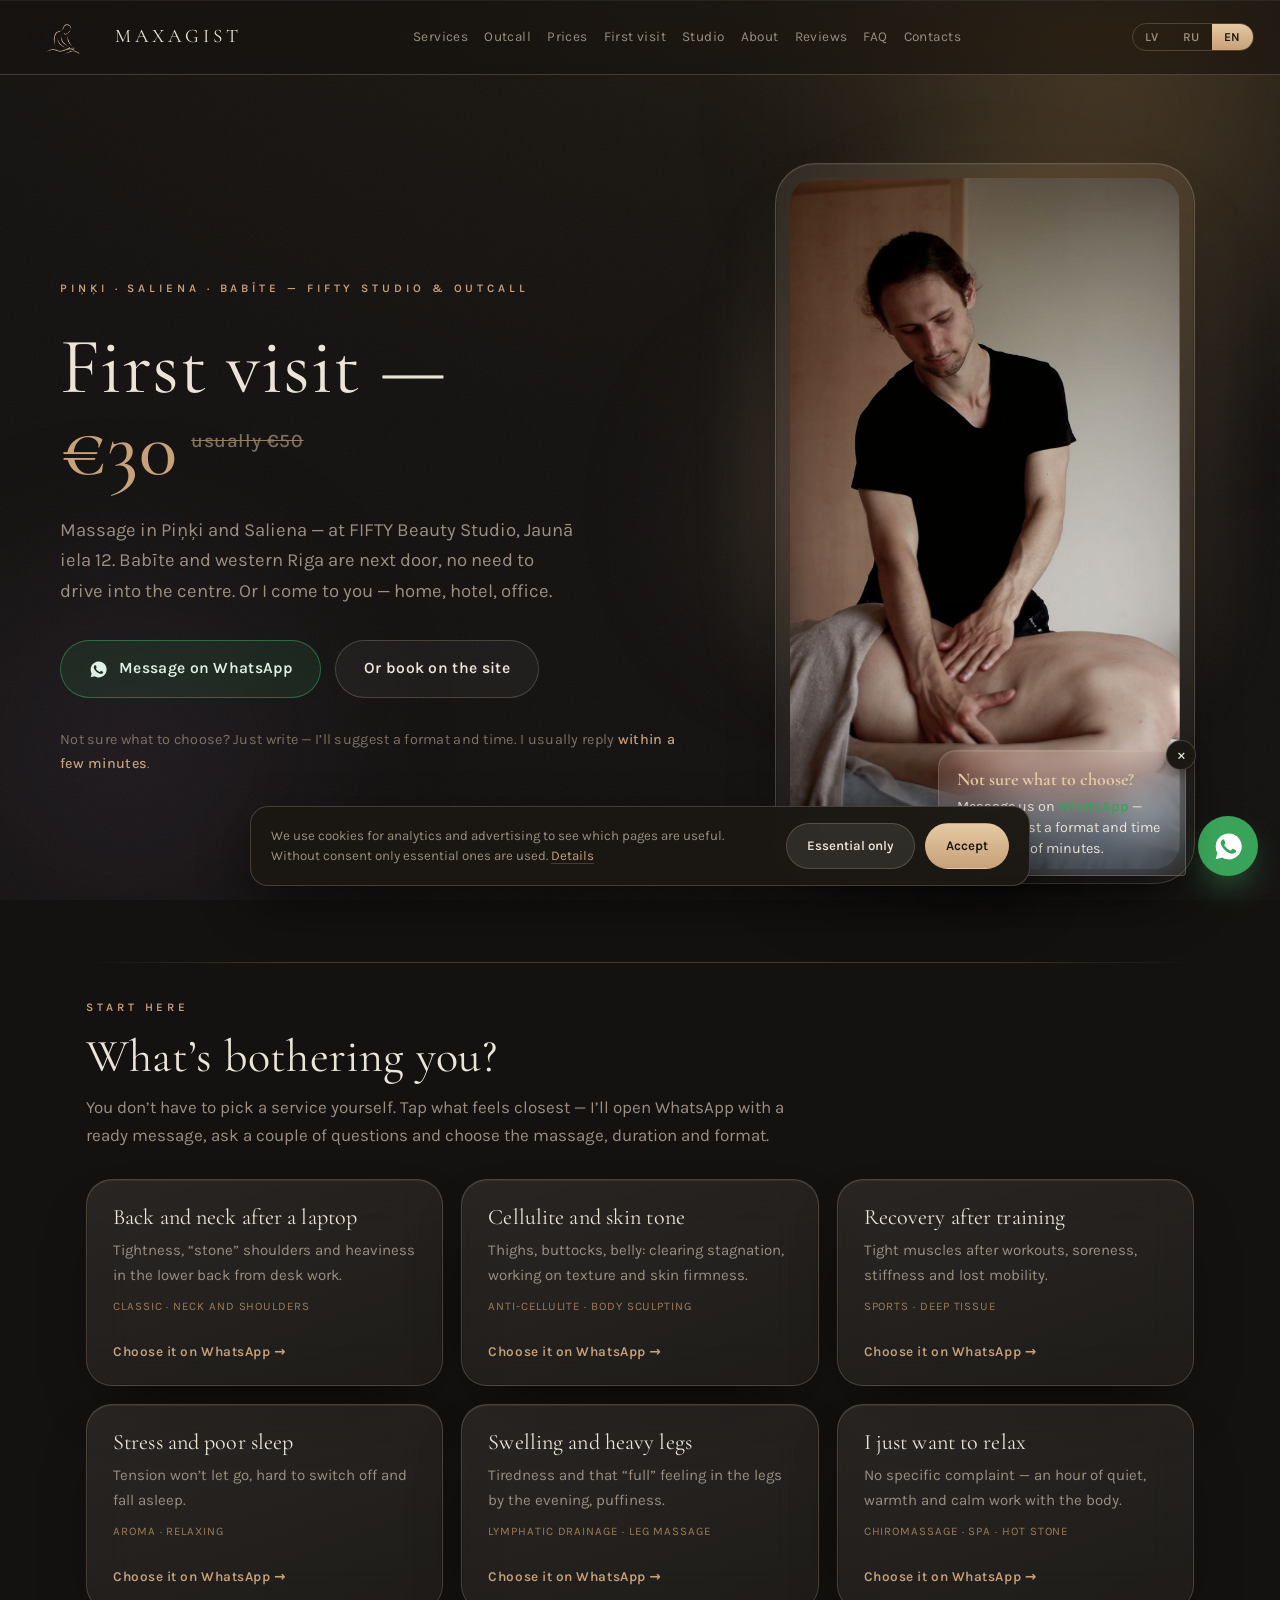
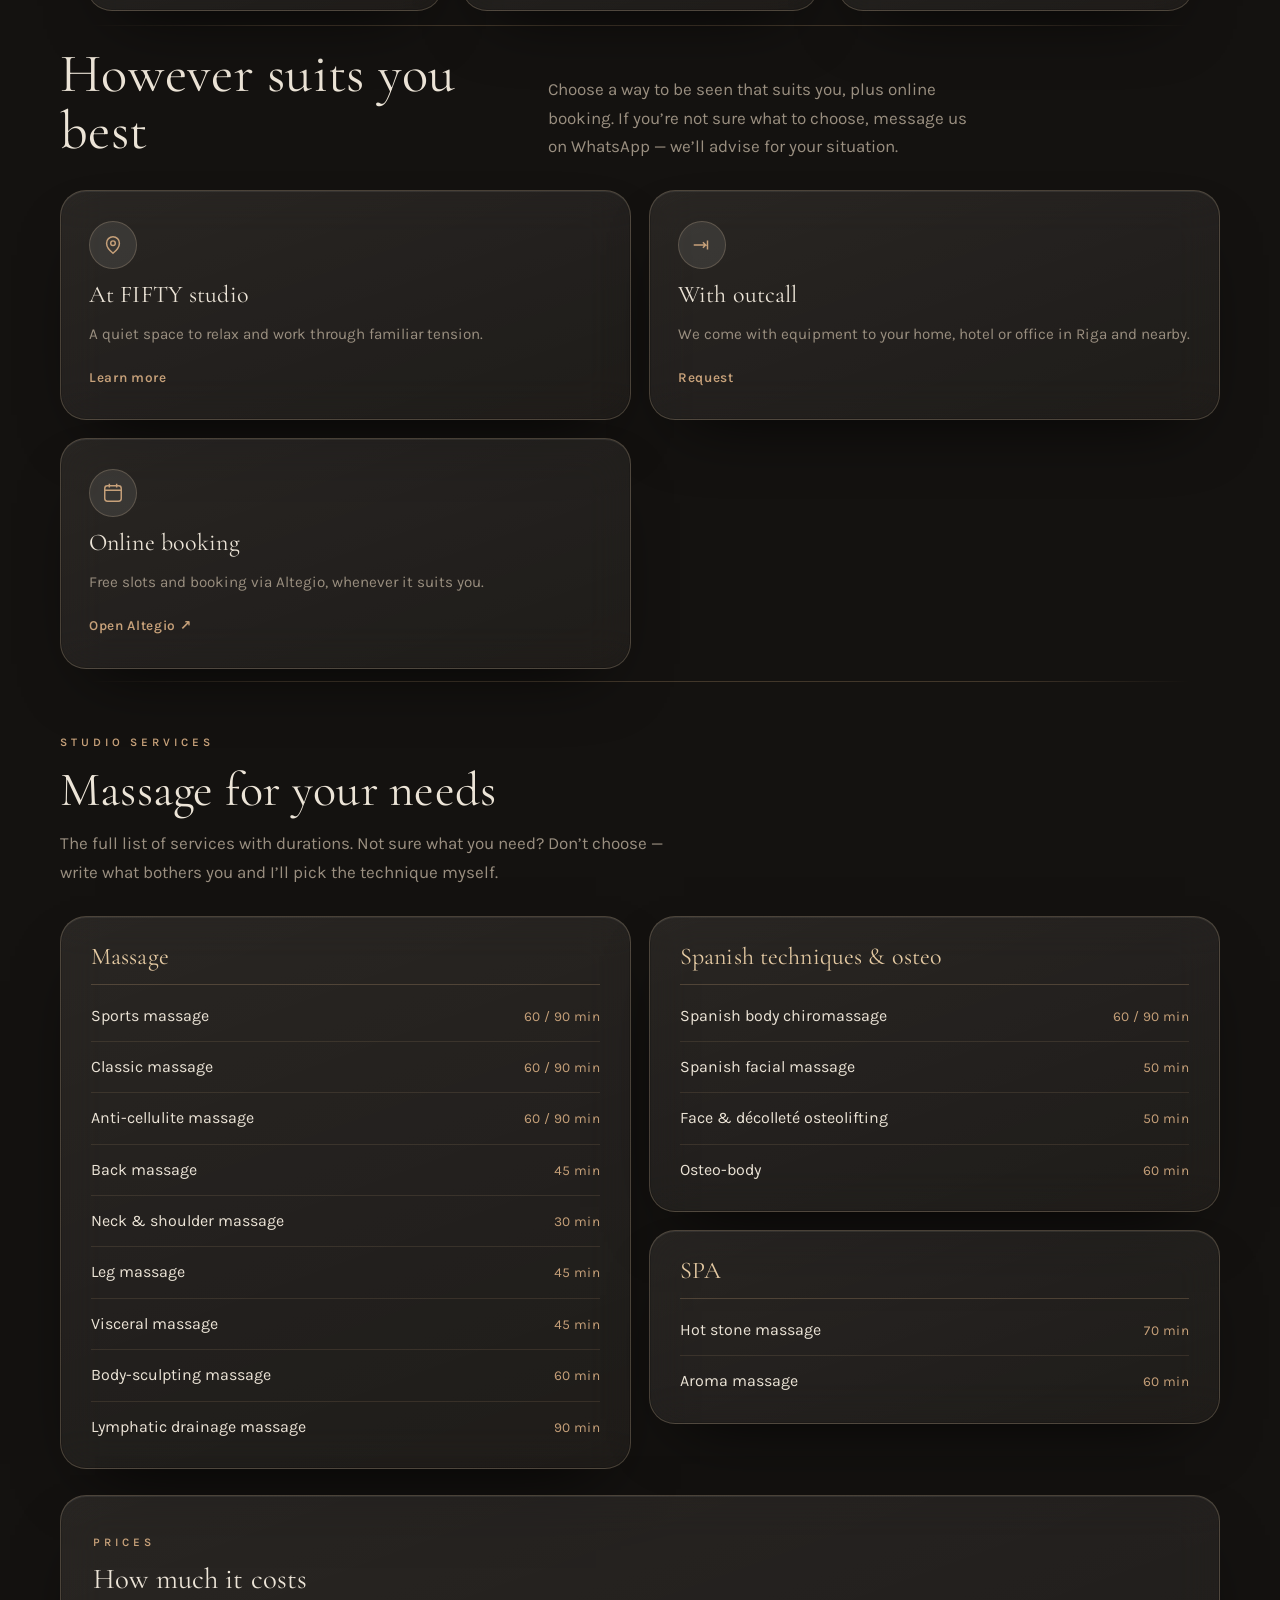
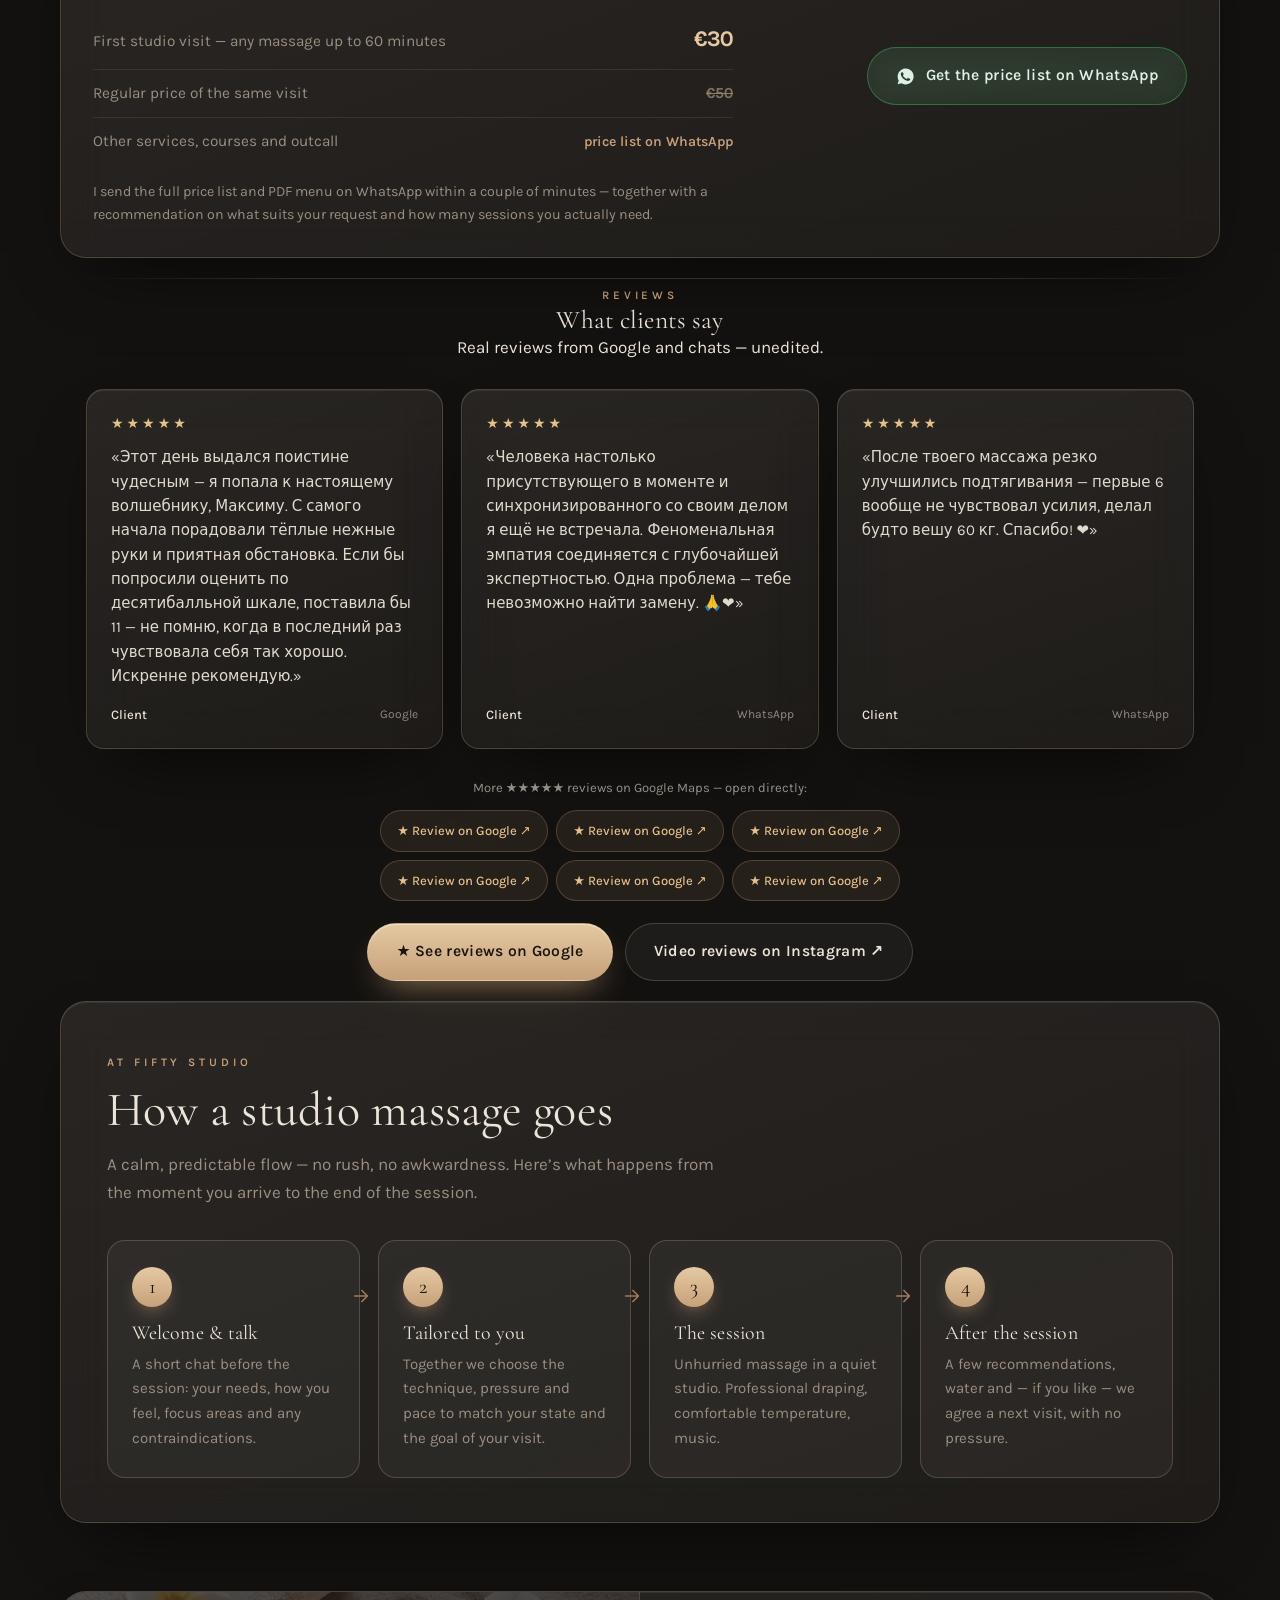
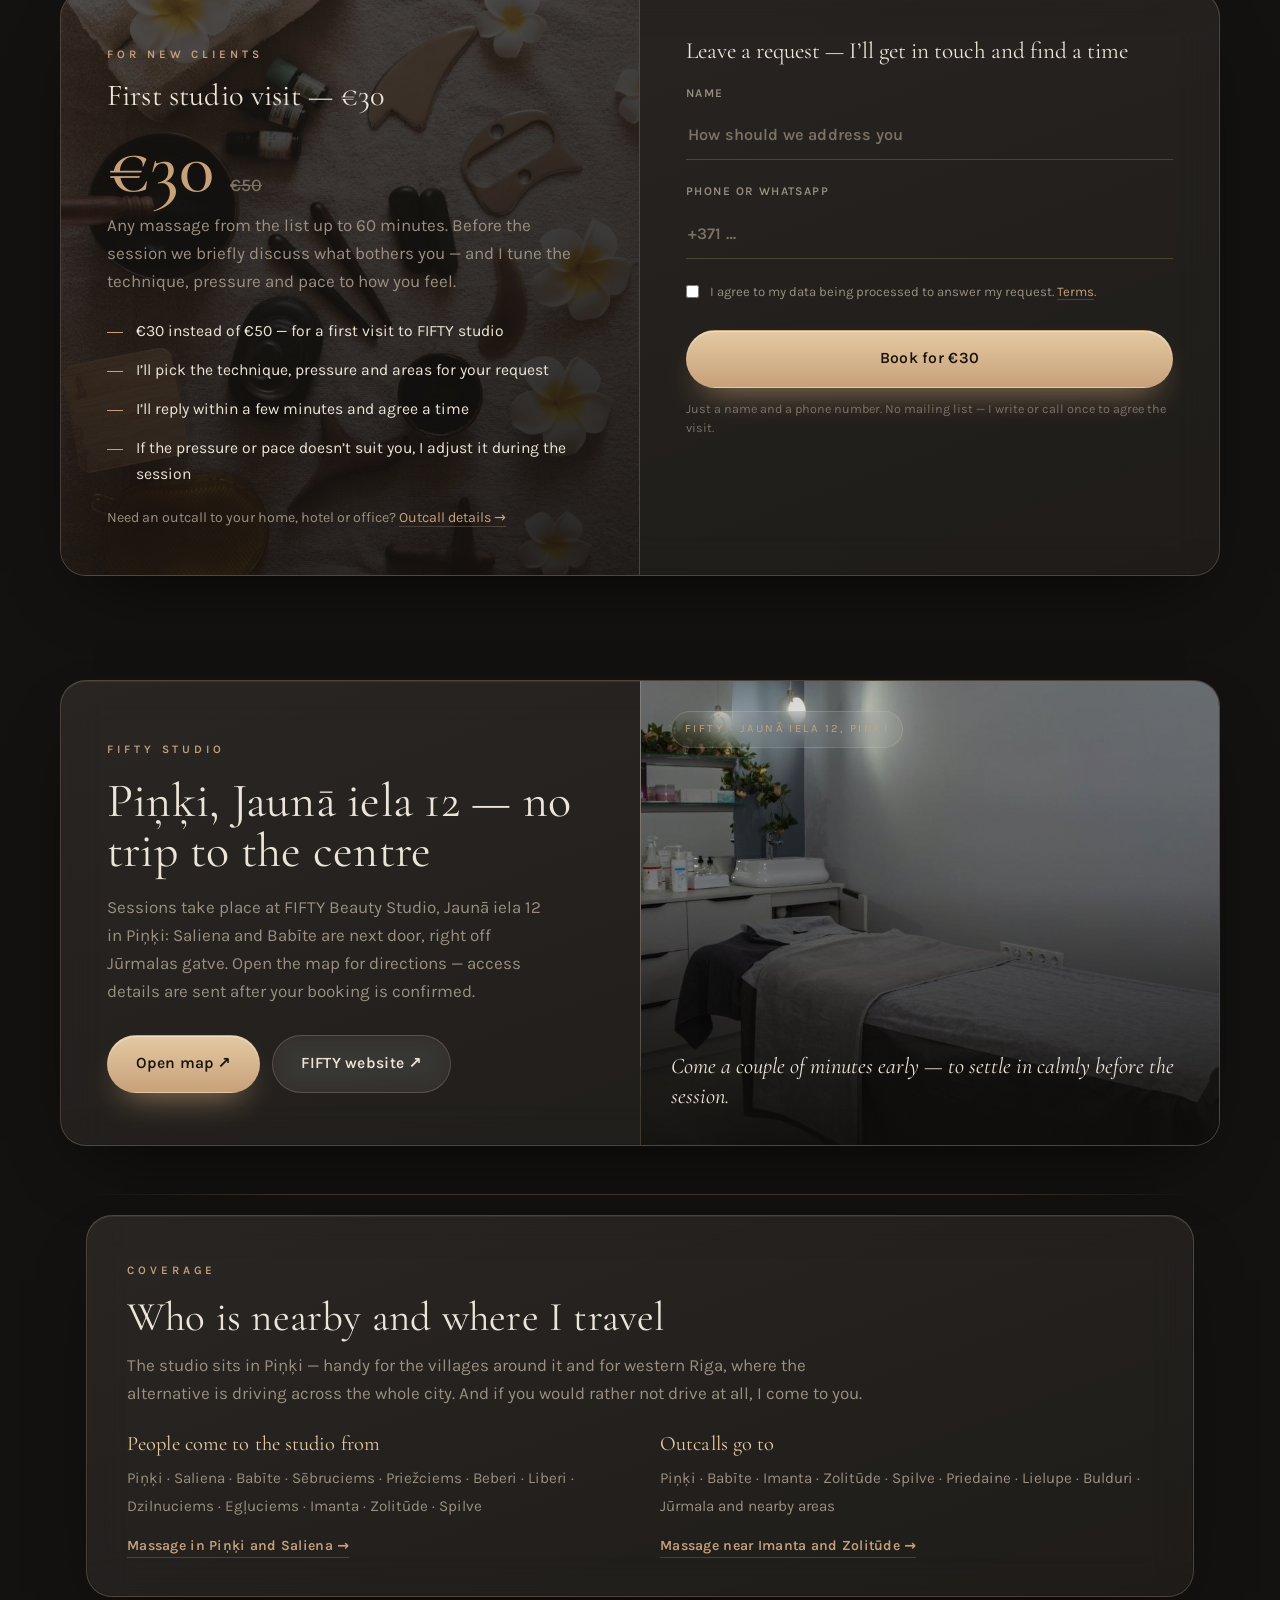
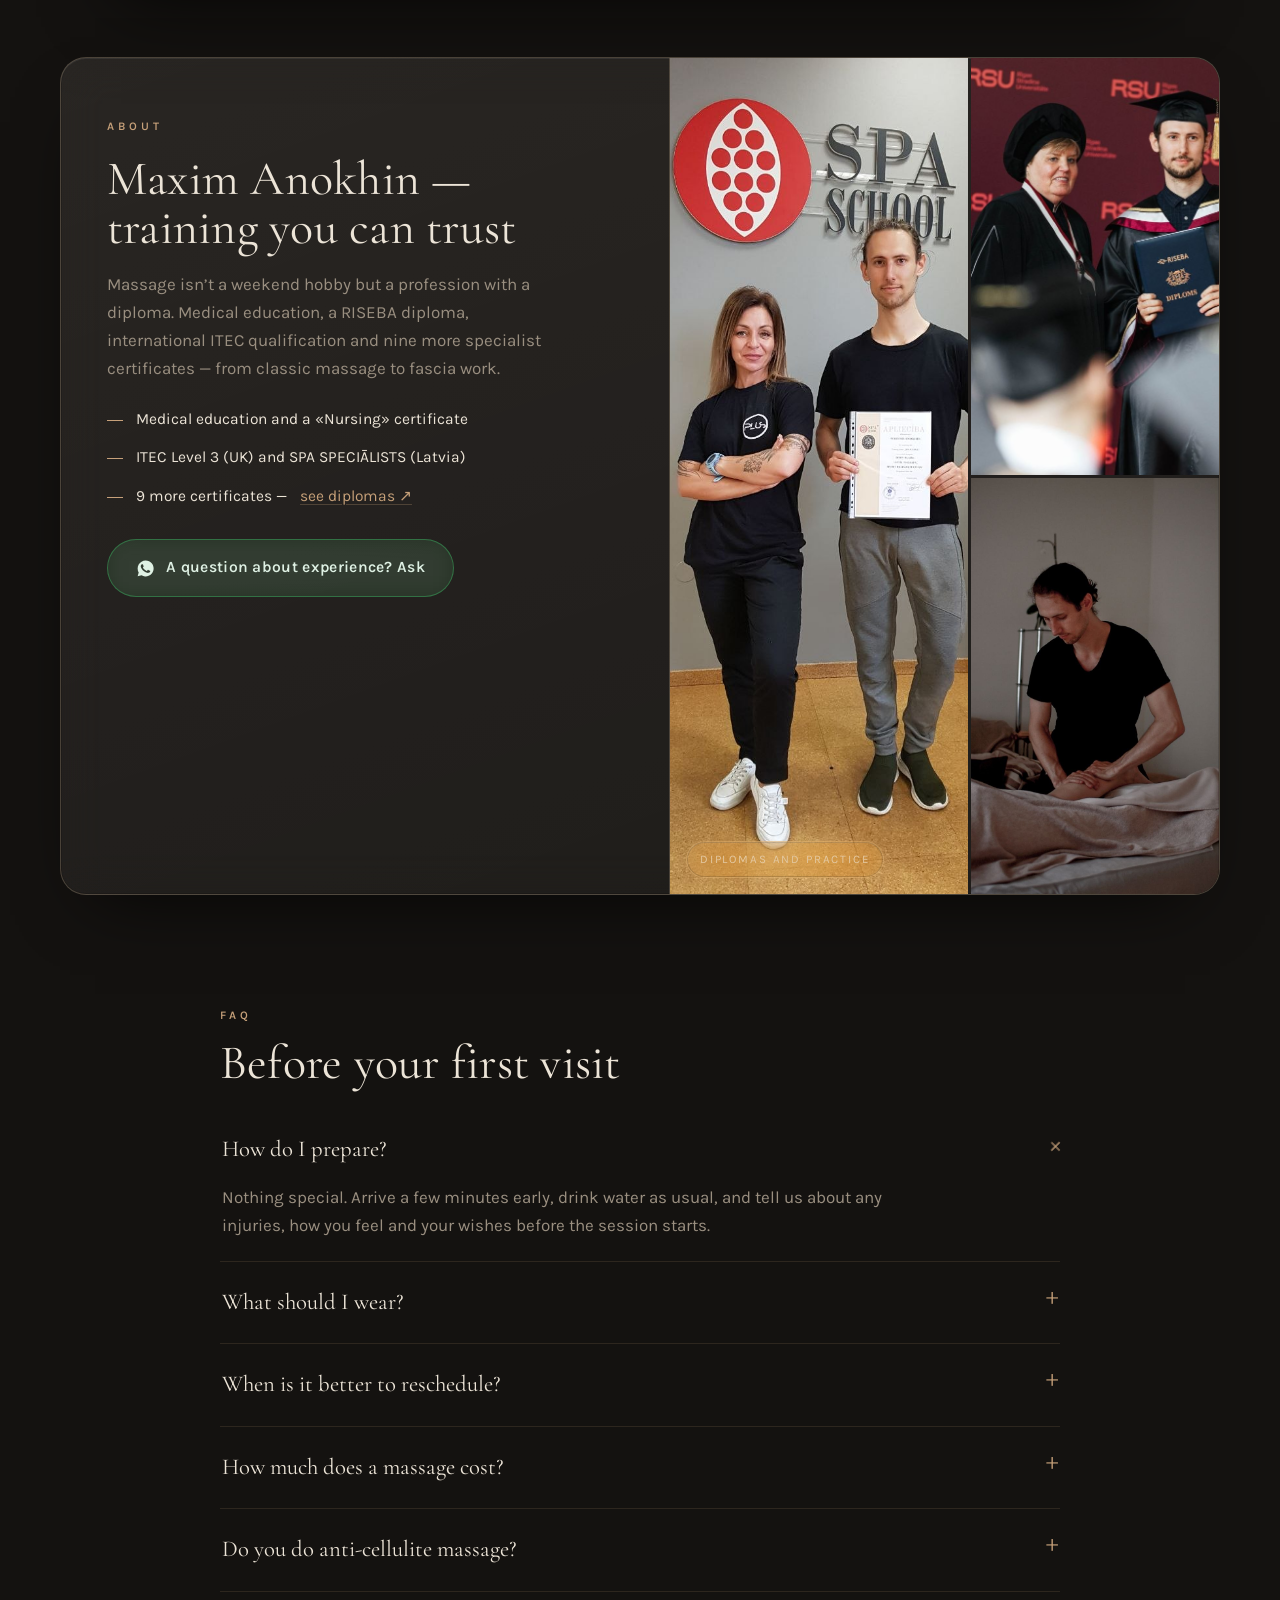
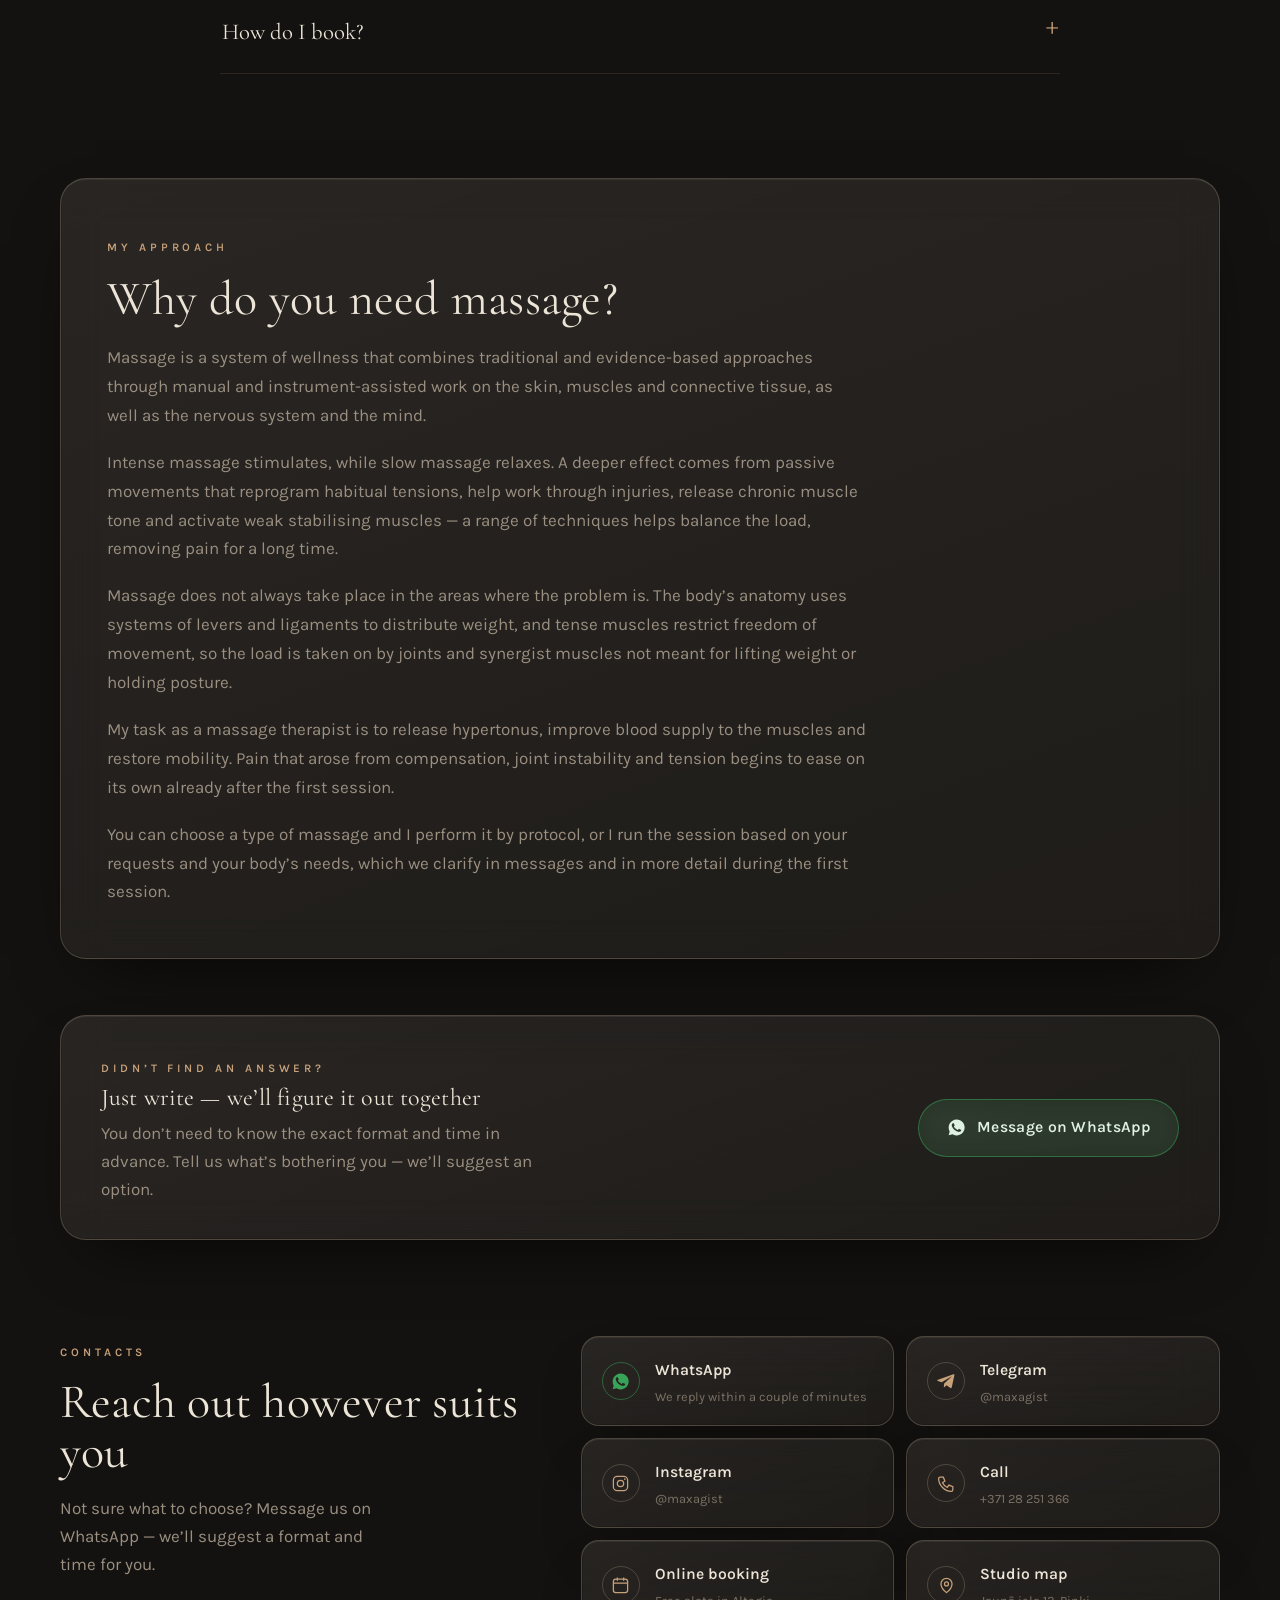
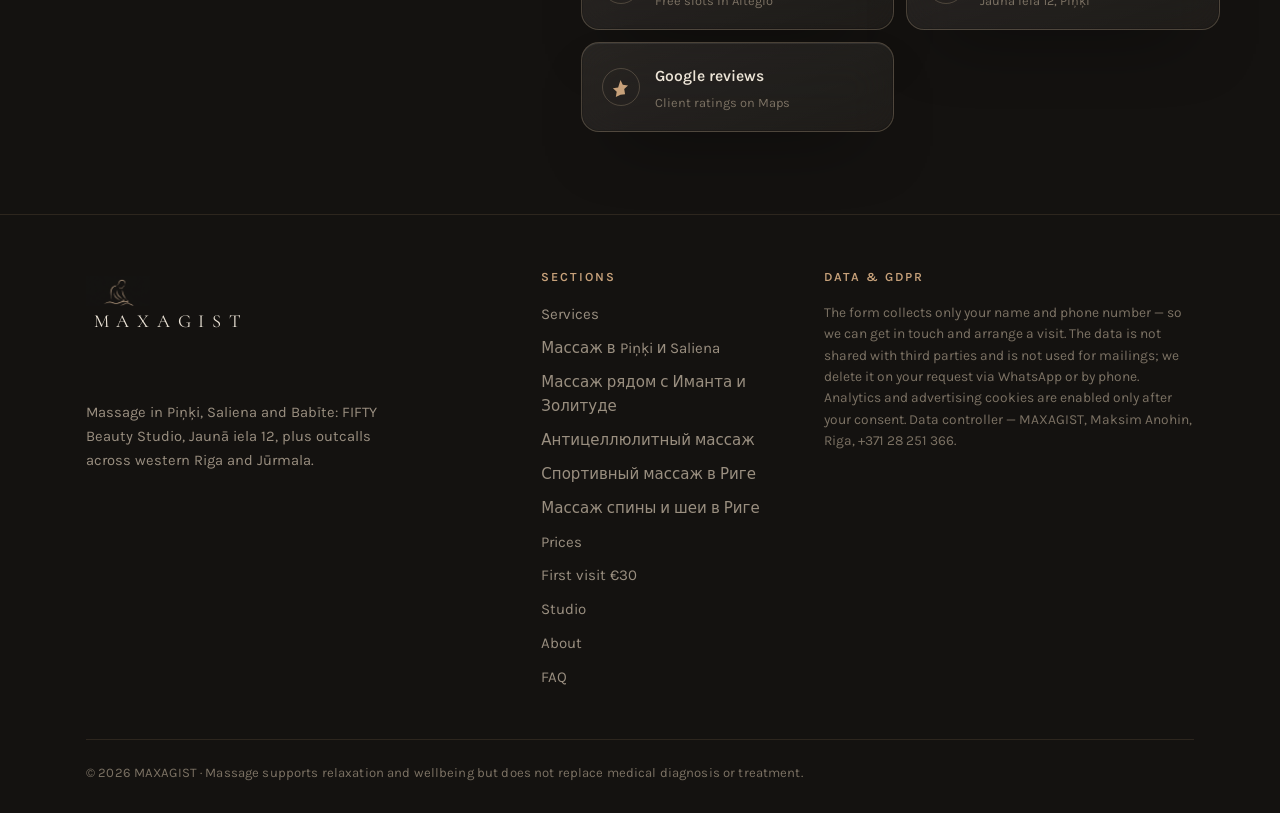
==== commit 18c927f3: "Локальное позиционирование Piņķi/Saliena и разделение конверсий Первый экран возвращён к прежней ком" ====
--- a/index.html
+++ b/index.html
@@ -37,14 +37,14 @@
 <link rel="icon" href="/icon-192.png" sizes="192x192" type="image/png">
 <link rel="apple-touch-icon" href="/apple-touch-icon.png">
 <link rel="mask-icon" href="/favicon.svg" color="#c7a17a">
-<title>Массаж в Риге — первый визит €30 · студия и выезд | MAXAGIST</title>
-<meta name="description" content="Массаж в Риге: классический, спортивный, антицеллюлитный, лимфодренажный, массаж спины и шеи. Студия FIFTY или выезд на дом, в отель, офис. Первый визит — €30 вместо €50. Ответ в WhatsApp за пару минут.">
-<meta name="keywords" content="массаж Рига, массаж на дом Рига, выезд массажиста, антицеллюлитный массаж Рига, антицеллюлитный массаж, массаж от целлюлита, лимфодренажный массаж Рига, спортивный массаж Рига, массаж спины и шеи Рига, классический массаж, хиромассаж, pretcelulīta masāža Rīga, masāža Rīga, anti-cellulite massage Riga, massage Riga">
+<title>Массаж в Piņķi и Saliena — студия FIFTY и выезд · первый визит €30</title>
+<meta name="description" content="Массаж в Piņķi, Saliena и Babīte: классический, спортивный, антицеллюлитный, массаж спины и шеи. Приём в FIFTY Beauty Studio, Jaunā iela 12 — без поездки в центр Риги. Выезд по западной Риге и Юрмале. Первый визит €30 вместо €50.">
+<meta name="keywords" content="массаж Пиньки, masāža Piņķi, massage Piņķi, массаж Салиена, masāža Saliena, масаж Бабите, masāža Babīte, массаж Иманта, masāža Imanta, массаж Золитуде, masāža Zolitūde, массаж Юрмала, masāža Jūrmalā, массаж на дом, выезд массажиста, антицеллюлитный массаж, спортивный массаж, массаж спины и шеи, лимфодренажный массаж, massage near me, masāža netālu">
 <meta name="robots" content="index,follow,max-image-preview:large">
 <meta name="author" content="MAXAGIST · Максим Анохин">
 <link rel="canonical" href="https://maxagist.com/">
-<meta property="og:title" content="Массаж в Риге — первый визит €30 · студия FIFTY и выезд">
-<meta property="og:description" content="Классический, спортивный, антицеллюлитный, лимфодренажный массаж. Первый визит — €30 вместо €50. Студия FIFTY или выезд по Риге.">
+<meta property="og:title" content="Массаж в Piņķi и Saliena — первый визит €30">
+<meta property="og:description" content="FIFTY Beauty Studio, Jaunā iela 12, Piņķi — рядом Saliena и Babīte, без поездки в центр. Выезд по западной Риге и Юрмале. Первый визит €30 вместо €50.">
 <meta property="og:type" content="website">
 <meta property="og:url" content="https://maxagist.com/">
 <meta property="og:site_name" content="MAXAGIST">
@@ -52,8 +52,8 @@
 <meta property="og:image" content="https://maxagist.com/photos/massage-back.jpg">
 <meta property="og:image:alt" content="Массаж в студии FIFTY, Рига">
 <meta name="twitter:card" content="summary_large_image">
-<meta name="twitter:title" content="MAXAGIST — массаж в Риге">
-<meta name="twitter:description" content="Первый визит — €30 вместо €50. Классический, спортивный, антицеллюлитный массаж. Студия FIFTY или выезд по Риге.">
+<meta name="twitter:title" content="Массаж в Piņķi и Saliena — MAXAGIST">
+<meta name="twitter:description" content="Студия FIFTY, Jaunā iela 12, Piņķi. Выезд по западной Риге и Юрмале. Первый визит €30 вместо €50.">
 <meta name="twitter:image" content="https://maxagist.com/photos/massage-back.jpg">
 <link rel="preconnect" href="https://fonts.googleapis.com">
 <link rel="preconnect" href="https://fonts.gstatic.com" crossorigin>
@@ -65,17 +65,33 @@
   "@type": "MassageTherapy",
   "@id": "https://maxagist.com/#business",
   "name": "MAXAGIST",
-  "description": "Массаж в Риге: студия FIFTY и выезд на дом, в отель, офис. Первый визит — €30.",
+  "description": "Массаж в Piņķi, Saliena и Babīte: приём в FIFTY Beauty Studio (Jaunā iela 12) и выезд на дом по западной Риге и Юрмале. Первый визит — €30.",
   "url": "https://maxagist.com/",
   "telephone": "+37128251366",
   "image": "https://maxagist.com/photos/massage-back.jpg",
   "logo": "https://maxagist.com/photos/logo.png",
   "priceRange": "€€",
   "currenciesAccepted": "EUR",
-  "areaServed": { "@type": "City", "name": "Rīga" },
+  "areaServed": [
+    { "@type": "Place", "name": "Piņķi" },
+    { "@type": "Place", "name": "Saliena" },
+    { "@type": "Place", "name": "Babīte" },
+    { "@type": "Place", "name": "Sēbruciems" },
+    { "@type": "Place", "name": "Dzilnuciems" },
+    { "@type": "Place", "name": "Imanta" },
+    { "@type": "Place", "name": "Zolitūde" },
+    { "@type": "Place", "name": "Spilve" },
+    { "@type": "Place", "name": "Priedaine" },
+    { "@type": "Place", "name": "Lielupe" },
+    { "@type": "Place", "name": "Bulduri" },
+    { "@type": "City", "name": "Jūrmala" },
+    { "@type": "City", "name": "Rīga" }
+  ],
   "address": {
     "@type": "PostalAddress",
-    "addressLocality": "Rīga",
+    "streetAddress": "Jaunā iela 12",
+    "addressLocality": "Piņķi",
+    "addressRegion": "Mārupes novads",
     "addressCountry": "LV"
   },
   "hasMap": "https://www.google.com/maps/place/?q=place_id:ChIJy_BVAu5xg4QRtBVVZGAD5xs",
@@ -107,7 +123,8 @@
       { "@type": "Offer", "itemOffered": { "@type": "Service", "name": "Лимфодренажный массаж" } },
       { "@type": "Offer", "itemOffered": { "@type": "Service", "name": "Массаж спины и шейно-воротниковой зоны" } },
       { "@type": "Offer", "itemOffered": { "@type": "Service", "name": "Испанский хиромассаж тела и лица" } },
-      { "@type": "Offer", "itemOffered": { "@type": "Service", "name": "Массаж с выездом на дом, в отель или офис" } }
+      { "@type": "Offer", "itemOffered": { "@type": "Service", "name": "Массаж с выездом на дом, в отель или офис" } },
+      { "@type": "Offer", "itemOffered": { "@type": "Service", "name": "Массаж в Piņķi, Saliena и Babīte" } }
     ]
   }
 }
@@ -193,32 +210,20 @@
 <section class="hero wrap">
   <div class="hero-in">
     <div>
-      <span class="eyebrow rise" data-i18n="hero.eyebrow" data-edit="hero.eyebrow">Рига · студия FIFTY и выезд на дом</span>
-      <h1 class="rise d1" data-i18n-html="hero.h1" data-edit="hero.h1" data-edit-html>Массаж в Риге<span class="h1-sub">снимаю боль, зажатость и усталость</span></h1>
-      <div class="price-tag rise d1">
-        <span class="pt-price">€30</span>
-        <span class="pt-txt"><b data-i18n="hero.pt.b">Первый визит в студию</b><span data-i18n="hero.pt.s">вместо €50 · любой массаж до 60 минут</span></span>
-      </div>
-      <p class="lead rise d2" data-i18n="hero.lead" data-edit="hero.lead">Напишите, что беспокоит, — подберу технику, силу и длительность под вас. Приём в студии FIFTY или выезд к вам: домой, в отель, офис.</p>
+      <span class="eyebrow rise" data-i18n="hero.eyebrow" data-edit="hero.eyebrow">Piņķi · Saliena · Babīte — студия FIFTY и выезд</span>
+      <h1 class="rise d1" data-i18n-html="hero.h1" data-edit="hero.h1" data-edit-html>Первый визит —<br><span class="price">€30</span><span class="old">обычно €50</span></h1>
+      <p class="lead rise d2" data-i18n="hero.lead" data-edit="hero.lead">Массаж в Piņķi и Saliena — приём в FIFTY Beauty Studio, Jaunā iela 12. Рядом Babīte и западная Рига: ехать в центр не нужно. Или приеду к вам — домой, в отель, офис.</p>
       <div class="hero-cta rise d2">
         <a class="btn btn-wa" id="wa-hero" href="#" target="_blank" rel="noopener">
           <svg viewBox="0 0 24 24" fill="currentColor"><path d="M12 2a10 10 0 0 0-8.6 15l-1.3 4.8 4.9-1.3A10 10 0 1 0 12 2Zm5.7 14.1c-.2.7-1.4 1.3-2 1.4-.5.1-1.1.1-1.8-.1-.4-.1-1-.3-1.7-.6-3-1.3-4.9-4.3-5-4.5-.2-.2-1.2-1.6-1.2-3s.7-2.1 1-2.4c.2-.3.5-.3.7-.3h.5c.2 0 .4 0 .6.5l.8 2c.1.2.1.4 0 .5l-.4.5-.3.3c-.2.2-.3.4-.1.7.2.3.9 1.4 1.9 2.3 1.3 1.1 2.3 1.5 2.6 1.6.3.1.5.1.7-.1l.9-1c.2-.2.4-.2.6-.1l2 .9c.2.1.4.2.4.3.1.2.1.7-.1 1.1Z"/></svg>
           <span data-i18n="hero.wa">Написать в WhatsApp</span></a>
-        <a class="btn btn-line" href="tel:+37128251366">
-          <svg viewBox="0 0 24 24" fill="none" stroke="currentColor" stroke-width="1.6"><path d="M4 4h4l2 5-3 2a12 12 0 0 0 6 6l2-3 5 2v4a2 2 0 0 1-2 2A17 17 0 0 1 2 6a2 2 0 0 1 2-2Z"/></svg>
-          <span data-i18n="hero.call">Позвонить</span></a>
+        <a class="btn btn-line" href="#offer" data-i18n="hero.book">Или записаться на сайте</a>
       </div>
       <p class="hero-trust rise d3" data-i18n-html="hero.trust">Не знаете, что выбрать? Просто напишите — подскажу формат и время. Отвечаю обычно <b>в течение нескольких минут</b>.</p>
-      <ul class="trustbar rise d3">
-        <li><b>★★★★★</b><span data-i18n="tb.google">оценки в Google</span></li>
-        <li><b>11</b><span data-i18n="tb.certs">дипломов и сертификатов</span></li>
-        <li><b>ITEC</b><span data-i18n="tb.itec">Level 3 · Великобритания</span></li>
-        <li><b data-i18n="tb.timev">2 мин</b><span data-i18n="tb.time">среднее время ответа</span></li>
-      </ul>
     </div>
     <div class="hero-art">
       <div class="frame glass">
-        <img src="photos/massage-back.jpg" alt="Массаж спины в студии FIFTY, Рига" loading="eager">
+        <img src="photos/massage-back.jpg" alt="Массаж спины в студии FIFTY Beauty Studio, Piņķi" loading="eager">
         <span class="badge glass"><span class="dot"></span><span data-i18n="hero.badge">Онлайн · отвечаю сейчас</span></span>
       </div>
     </div>
@@ -481,16 +486,41 @@
   <div class="studio-in glass">
     <div class="studio-txt">
       <span class="eyebrow" data-i18n="studio.eyebrow">Студия FIFTY</span>
-      <h2 data-i18n="studio.h">Место, где можно выдохнуть</h2>
-      <p data-i18n="studio.p">Приём проходит в FIFTY Beauty Studio. Откройте карту для навигации — детали доступа пришлём после подтверждения записи.</p>
+      <h2 data-i18n="studio.h">Piņķi, Jaunā iela 12 — без поездки в центр</h2>
+      <p data-i18n="studio.p">Приём проходит в FIFTY Beauty Studio на Jaunā iela 12 в Piņķi: рядом Saliena, Babīte и выезд с Jūrmalas gatve. Откройте карту для навигации — детали доступа пришлю после подтверждения записи.</p>
       <div class="row">
-        <a class="btn btn-gold" href="https://www.google.com/maps/search/?api=1&query=FIFTY+Beauty+Studio+Riga" target="_blank" rel="noopener" data-i18n="studio.map">Открыть карту ↗</a>
+        <a class="btn btn-gold" href="https://www.google.com/maps/search/?api=1&query=FIFTY+Beauty+Studio%2C+Jaun%C4%81+iela+12%2C+Pi%C5%86%C4%B7i" target="_blank" rel="noopener" data-i18n="studio.map">Открыть карту ↗</a>
         <a class="btn btn-line" href="https://www.fiftystudio.lv/" target="_blank" rel="noopener" data-i18n="studio.site">Сайт FIFTY ↗</a>
       </div>
     </div>
     <div class="studio-visual">
-      <span class="pin" data-i18n="studio.pin">FIFTY · Рига</span>
+      <span class="pin" data-i18n="studio.pin">FIFTY · Jaunā iela 12, Piņķi</span>
       <p class="cap" data-i18n="studio.cap">Приходите на пару минут раньше — чтобы спокойно настроиться до сеанса.</p>
+    </div>
+  </div>
+</section>
+
+<div class="thread"><i></i></div>
+
+<!-- GEO COVERAGE -->
+<section id="geo" class="geo wrap">
+  <div class="geo-in glass">
+    <div class="geo-head">
+      <span class="eyebrow" data-i18n="geo.eyebrow">География</span>
+      <h2 data-i18n="geo.h">Кому близко и куда приезжаю</h2>
+      <p data-i18n="geo.p">Студия стоит в Piņķi — это удобно жителям посёлков вокруг и западной Риги, которым иначе пришлось бы ехать через весь город. Если ехать всё равно не хочется, я приеду сам.</p>
+    </div>
+    <div class="geo-cols">
+      <div class="geo-col">
+        <h3 data-i18n="geo.studio.h">В студию приезжают из</h3>
+        <p class="geo-list" data-i18n="geo.studio.list">Piņķi · Saliena · Babīte · Sēbruciems · Priežciems · Beberi · Liberi · Dzilnuciems · Egļuciems · Imanta · Zolitūde · Spilve</p>
+        <a class="geo-link" href="massazh-pinki-saliena.html" data-i18n="geo.link1">Массаж в Piņķi и Saliena →</a>
+      </div>
+      <div class="geo-col">
+        <h3 data-i18n="geo.out.h">С выездом приезжаю в</h3>
+        <p class="geo-list" data-i18n="geo.out.list">Piņķi · Babīte · Imanta · Zolitūde · Spilve · Priedaine · Lielupe · Bulduri · Jūrmala и ближайшие районы</p>
+        <a class="geo-link" href="massazh-imanta-zolitude.html" data-i18n="geo.link2">Массаж рядом с Иманта и Золитуде →</a>
+      </div>
     </div>
   </div>
 </section>
@@ -594,9 +624,9 @@
       <a class="clink glass" href="https://n1022981.alteg.io" target="_blank" rel="noopener">
         <span class="ic"><svg viewBox="0 0 24 24" fill="none" stroke="currentColor" stroke-width="1.6"><rect x="3" y="4" width="18" height="17" rx="3"/><path d="M3 9h18M8 2v4M16 2v4"/></svg></span>
         <span><b data-i18n="contact.online.b">Онлайн-запись</b><small data-i18n="contact.online.s">Свободные слоты в Altegio</small></span></a>
-      <a class="clink glass" href="https://www.google.com/maps/search/?api=1&query=FIFTY+Beauty+Studio+Riga" target="_blank" rel="noopener">
+      <a class="clink glass" href="https://www.google.com/maps/search/?api=1&query=FIFTY+Beauty+Studio%2C+Jaun%C4%81+iela+12%2C+Pi%C5%86%C4%B7i" target="_blank" rel="noopener">
         <span class="ic"><svg viewBox="0 0 24 24" fill="none" stroke="currentColor" stroke-width="1.6"><path d="M12 21s7-5.7 7-11a7 7 0 0 0-14 0c0 5.3 7 11 7 11Z"/><circle cx="12" cy="10" r="2.5"/></svg></span>
-        <span><b data-i18n="contact.map.b">Карта студии</b><small data-i18n="contact.map.s">FIFTY Beauty Studio, Рига</small></span></a>
+        <span><b data-i18n="contact.map.b">Карта студии</b><small data-i18n="contact.map.s">Jaunā iela 12, Piņķi</small></span></a>
       <a class="clink glass" href="https://search.google.com/local/reviews?placeid=ChIJy_BVAu5xg4QRtBVVZGAD5xs" target="_blank" rel="noopener">
         <span class="ic"><svg viewBox="0 0 24 24" fill="currentColor"><path d="M12 2.5l2.9 5.9 6.6 1-4.8 4.6 1.1 6.5L12 21l-5.9 3 1.1-6.5L2.4 12.9l6.6-1z"/></svg></span>
         <span><b data-i18n="contact.reviews.b">Отзывы в Google</b><small data-i18n="contact.reviews.s">Оценки клиентов на Картах</small></span></a>
@@ -609,12 +639,14 @@
     <div class="foot">
       <div>
         <a href="#top" class="brand"><img src="photos/logo.png" alt="MAXAGIST"><span class="wm">MAXAGIST</span></a>
-        <p class="about" data-i18n="foot.about">Массаж в Риге: студия FIFTY и выезд на дом, в отель, офис.</p>
+        <p class="about" data-i18n="foot.about">Массаж в Piņķi, Saliena и Babīte: студия FIFTY Beauty Studio, Jaunā iela 12, и выезд по западной Риге и Юрмале.</p>
       </div>
       <div>
         <b data-i18n="foot.sections">Разделы</b>
         <a href="#services" data-i18n="nav.services">Услуги</a>
-        <a href="anticelulitnyj-massazh-riga.html">Антицеллюлитный массаж в Риге</a>
+        <a href="massazh-pinki-saliena.html">Массаж в Piņķi и Saliena</a>
+        <a href="massazh-imanta-zolitude.html">Массаж рядом с Иманта и Золитуде</a>
+        <a href="anticelulitnyj-massazh-riga.html">Антицеллюлитный массаж</a>
         <a href="sportivnyj-massazh-riga.html">Спортивный массаж в Риге</a>
         <a href="massazh-spiny-shei-riga.html">Массаж спины и шеи в Риге</a>
         <a href="#prices" data-i18n="nav.prices">Цены</a>
@@ -695,15 +727,12 @@
     'reviews.eyebrow':'Отзывы','reviews.h':'Что говорят клиенты','reviews.sub':'Живые отзывы из Google и переписки — без прикрас.','reviews.n1':'Клиентка','reviews.n2':'Клиентка','reviews.n3':'Клиент','reviews.google':'★ Смотреть отзывы в Google','reviews.more':'Ещё отзывы с оценкой ★★★★★ на Google Maps — открываются напрямую:','reviews.video':'Видео-отзывы в Instagram ↗','reviews.link':'★ Отзыв на Google ↗',
     'nav.services':'Услуги','nav.outcall':'Выезд','nav.prices':'Цены','nav.first':'Первый визит','nav.studio':'Студия',
     'nav.about':'О специалисте','nav.faq':'Вопросы','nav.contacts':'Контакты','nav.call':'Позвонить',
-    'hero.eyebrow':'Рига · студия FIFTY и выезд на дом',
-    'hero.h1':'Массаж в Риге<span class="h1-sub">снимаю боль, зажатость и усталость</span>',
-    'hero.pt.b':'Первый визит в студию','hero.pt.s':'вместо €50 · любой массаж до 60 минут',
-    'hero.lead':'Напишите, что беспокоит, — подберу технику, силу и длительность под вас. Приём в студии FIFTY или выезд к вам: домой, в отель, офис.',
-    'hero.wa':'Написать в WhatsApp','hero.call':'Позвонить',
+    'hero.eyebrow':'Piņķi · Saliena · Babīte — студия FIFTY и выезд',
+    'hero.h1':'Первый визит —<br><span class="price">€30</span><span class="old">обычно €50</span>',
+    'hero.lead':'Массаж в Piņķi и Saliena — приём в FIFTY Beauty Studio, Jaunā iela 12. Рядом Babīte и западная Рига: ехать в центр не нужно. Или приеду к вам — домой, в отель, офис.',
+    'hero.wa':'Написать в WhatsApp','hero.book':'Или записаться на сайте',
     'hero.trust':'Не знаете, что выбрать? Просто напишите — подскажу формат и время. Отвечаю обычно <b>в течение нескольких минут</b>.',
     'hero.badge':'Онлайн · отвечаю сейчас',
-    'tb.google':'оценки в Google','tb.certs':'дипломов и сертификатов','tb.itec':'Level 3 · Великобритания',
-    'tb.timev':'2 мин','tb.time':'среднее время ответа',
     'pick.eyebrow':'Начните отсюда','pick.h':'Что вас беспокоит?',
     'pick.p':'Выбирать услугу самому не нужно. Нажмите, что ближе, — открою WhatsApp с готовым сообщением, задам пару вопросов и подберу массаж, длительность и формат.',
     'pick.go':'Подобрать в WhatsApp',
@@ -751,9 +780,16 @@
     'form.name':'Имя','form.name.ph':'Как к вам обращаться','form.phone':'Телефон или WhatsApp',
     'form.consent':'Согласен(-на) на обработку данных для ответа на запрос. <a href="#terms">Условия</a>.',
     'form.submit':'Записаться за €30','form.wafallback':'Отправить в WhatsApp',
-    'studio.eyebrow':'Студия FIFTY','studio.h':'Место, где можно выдохнуть',
-    'studio.p':'Приём проходит в FIFTY Beauty Studio. Откройте карту для навигации — детали доступа пришлём после подтверждения записи.',
-    'studio.map':'Открыть карту ↗','studio.site':'Сайт FIFTY ↗','studio.pin':'FIFTY · Рига',
+    'studio.eyebrow':'Студия FIFTY','studio.h':'Piņķi, Jaunā iela 12 — без поездки в центр',
+    'studio.p':'Приём проходит в FIFTY Beauty Studio на Jaunā iela 12 в Piņķi: рядом Saliena, Babīte и выезд с Jūrmalas gatve. Откройте карту для навигации — детали доступа пришлю после подтверждения записи.',
+    'studio.map':'Открыть карту ↗','studio.site':'Сайт FIFTY ↗','studio.pin':'FIFTY · Jaunā iela 12, Piņķi',
+    'geo.eyebrow':'География','geo.h':'Кому близко и куда приезжаю',
+    'geo.p':'Студия стоит в Piņķi — это удобно жителям посёлков вокруг и западной Риги, которым иначе пришлось бы ехать через весь город. Если ехать всё равно не хочется, я приеду сам.',
+    'geo.studio.h':'В студию приезжают из',
+    'geo.studio.list':'Piņķi · Saliena · Babīte · Sēbruciems · Priežciems · Beberi · Liberi · Dzilnuciems · Egļuciems · Imanta · Zolitūde · Spilve',
+    'geo.out.h':'С выездом приезжаю в',
+    'geo.out.list':'Piņķi · Babīte · Imanta · Zolitūde · Spilve · Priedaine · Lielupe · Bulduri · Jūrmala и ближайшие районы',
+    'geo.link1':'Массаж в Piņķi и Saliena →','geo.link2':'Массаж рядом с Иманта и Золитуде →',
     'studio.cap':'Приходите на пару минут раньше — чтобы спокойно настроиться до сеанса.',
     'about.eyebrow':'О специалисте','about.h':'Максим Анохин — образование, которому можно доверять',
     'about.p':'Массаж — не хобби на выходных, а профессия с дипломом. Медицинское образование, диплом RISEBA, международная квалификация ITEC и ещё девять профильных сертификатов — от классического массажа до работы с фасцией.',
@@ -777,8 +813,8 @@
     'contacts.eyebrow':'Контакты','contacts.h':'Напишите удобным способом',
     'contacts.note':'Не уверены, что выбрать? Напишите в WhatsApp — подскажем формат и время под вас.',
     'contact.wa.s':'Ответим за пару минут','contact.call.b':'Позвонить',
-    'contact.online.b':'Онлайн-запись','contact.online.s':'Свободные слоты в Altegio','contact.map.b':'Карта студии','contact.map.s':'FIFTY Beauty Studio, Рига','contact.reviews.b':'Отзывы в Google','contact.reviews.s':'Оценки клиентов на Картах',
-    'foot.about':'Массаж в Риге: студия FIFTY и выезд на дом, в отель, офис.','foot.sections':'Разделы','foot.first':'Первый визит €30','foot.gdprhead':'Данные и GDPR',
+    'contact.online.b':'Онлайн-запись','contact.online.s':'Свободные слоты в Altegio','contact.map.b':'Карта студии','contact.map.s':'Jaunā iela 12, Piņķi','contact.reviews.b':'Отзывы в Google','contact.reviews.s':'Оценки клиентов на Картах',
+    'foot.about':'Массаж в Piņķi, Saliena и Babīte: студия FIFTY Beauty Studio, Jaunā iela 12, и выезд по западной Риге и Юрмале.','foot.sections':'Разделы','foot.first':'Первый визит €30','foot.gdprhead':'Данные и GDPR',
     'foot.gdpr':'Форма собирает только имя и телефон — чтобы связаться с вами и согласовать визит. Данные не передаются третьим лицам и не используются для рассылок; удалим по вашему запросу в WhatsApp или по телефону. Cookies для аналитики и рекламы подключаются только после вашего согласия. Контролёр данных — MAXAGIST, Максим Анохин, Рига, +371 28 251 366.',
     'foot.copy':'© 2026 MAXAGIST · Массаж поддерживает расслабление и хорошее самочувствие, но не заменяет медицинскую диагностику или лечение.',
     'bubble.b':'Не знаете, что выбрать?','bubble.text':'Напишите в <a href="#" id="wa-bubble-link" target="_blank" rel="noopener">WhatsApp</a> — подскажем формат и время за пару минут.',
@@ -790,15 +826,12 @@
     'reviews.eyebrow':'Atsauksmes','reviews.h':'Ko saka klienti','reviews.sub':'Īstas atsauksmes no Google un sarakstes — bez izskaistinājumiem.','reviews.n1':'Kliente','reviews.n2':'Kliente','reviews.n3':'Klients','reviews.google':'★ Skatīt atsauksmes Google','reviews.more':'Vēl atsauksmes ar ★★★★★ vērtējumu Google Maps — atveras tieši:','reviews.video':'Video atsauksmes Instagram ↗','reviews.link':'★ Atsauksme Google ↗',
     'nav.services':'Pakalpojumi','nav.outcall':'Izbraukums','nav.prices':'Cenas','nav.first':'Pirmā vizīte','nav.studio':'Studija',
     'nav.about':'Par speciālistu','nav.faq':'Jautājumi','nav.contacts':'Kontakti','nav.call':'Zvanīt',
-    'hero.eyebrow':'Rīga · studija FIFTY un izbraukums',
-    'hero.h1':'Masāža Rīgā<span class="h1-sub">noņemu sāpes, saspringumu un nogurumu</span>',
-    'hero.pt.b':'Pirmā vizīte studijā','hero.pt.s':'€50 vietā · jebkura masāža līdz 60 minūtēm',
-    'hero.lead':'Uzrakstiet, kas satrauc, — pielāgošu tehniku, spēku un ilgumu jums. Pieņemšana studijā FIFTY vai izbraukums pie jums: mājās, viesnīcā, birojā.',
-    'hero.wa':'Rakstīt uz WhatsApp','hero.call':'Zvanīt',
+    'hero.eyebrow':'Piņķi · Saliena · Babīte — studija FIFTY un izbraukums',
+    'hero.h1':'Pirmā vizīte —<br><span class="price">€30</span><span class="old">parasti €50</span>',
+    'hero.lead':'Masāža Piņķos un Salienā — pieņemšana FIFTY Beauty Studio, Jaunā ielā 12. Blakus Babīte un Rīgas rietumu daļa: uz centru braukt nevajag. Vai atbraukšu pie jums — mājās, viesnīcā, birojā.',
+    'hero.wa':'Rakstīt uz WhatsApp','hero.book':'Vai pieteikties mājaslapā',
     'hero.trust':'Nezināt, ko izvēlēties? Vienkārši uzrakstiet — ieteikšu formātu un laiku. Parasti atbildu <b>dažu minūšu laikā</b>.',
     'hero.badge':'Tiešsaistē · atbildu tagad',
-    'tb.google':'vērtējumi Google','tb.certs':'diplomi un sertifikāti','tb.itec':'Level 3 · Lielbritānija',
-    'tb.timev':'2 min','tb.time':'vidējais atbildes laiks',
     'pick.eyebrow':'Sāciet šeit','pick.h':'Kas jūs satrauc?',
     'pick.p':'Pakalpojums nav jāizvēlas pašam. Nospiediet to, kas tuvāk, — atvēršu WhatsApp ar gatavu ziņu, uzdošu pāris jautājumus un pielāgošu masāžu, ilgumu un formātu.',
     'pick.go':'Pieteikties WhatsApp',
@@ -846,9 +879,16 @@
     'form.name':'Vārds','form.name.ph':'Kā jūs uzrunāt','form.phone':'Tālrunis vai WhatsApp',
     'form.consent':'Piekrītu datu apstrādei, lai atbildētu uz pieprasījumu. <a href="#terms">Noteikumi</a>.',
     'form.submit':'Pieteikties par €30','form.wafallback':'Nosūtīt uz WhatsApp',
-    'studio.eyebrow':'Studija FIFTY','studio.h':'Vieta, kur atvilkt elpu',
-    'studio.p':'Pieņemšana notiek FIFTY Beauty Studio. Atveriet karti navigācijai — piekļuves detaļas nosūtīsim pēc pieraksta apstiprināšanas.',
-    'studio.map':'Atvērt karti ↗','studio.site':'FIFTY mājaslapa ↗','studio.pin':'FIFTY · Rīga',
+    'studio.eyebrow':'Studija FIFTY','studio.h':'Piņķi, Jaunā iela 12 — bez brauciena uz centru',
+    'studio.p':'Pieņemšana notiek FIFTY Beauty Studio, Jaunā ielā 12 Piņķos: blakus Saliena, Babīte un nobrauktne no Jūrmalas gatves. Atveriet karti navigācijai — piekļuves detaļas nosūtīšu pēc pieraksta apstiprināšanas.',
+    'studio.map':'Atvērt karti ↗','studio.site':'FIFTY mājaslapa ↗','studio.pin':'FIFTY · Jaunā iela 12, Piņķi',
+    'geo.eyebrow':'Ģeogrāfija','geo.h':'Kam ir tuvu un kurp braucu',
+    'geo.p':'Studija atrodas Piņķos — tas ir ērti apkārtējo ciemu un Rīgas rietumu daļas iedzīvotājiem, kuriem citādi būtu jābrauc caur visu pilsētu. Ja braukt tomēr negribas, atbraukšu pats.',
+    'geo.studio.h':'Uz studiju brauc no',
+    'geo.studio.list':'Piņķi · Saliena · Babīte · Sēbruciems · Priežciems · Beberi · Liberi · Dzilnuciems · Egļuciems · Imanta · Zolitūde · Spilve',
+    'geo.out.h':'Ar izbraukumu braucu uz',
+    'geo.out.list':'Piņķi · Babīte · Imanta · Zolitūde · Spilve · Priedaine · Lielupe · Bulduri · Jūrmala un tuvākajām apkaimēm',
+    'geo.link1':'Masāža Piņķos un Salienā →','geo.link2':'Masāža blakus Imantai un Zolitūdei →',
     'studio.cap':'Ieradieties dažas minūtes agrāk — lai mierīgi noskaņotos pirms seansa.',
     'about.eyebrow':'Par speciālistu','about.h':'Maksims Anohins — izglītība, kurai var uzticēties',
     'about.p':'Masāža nav brīvdienu hobijs, bet profesija ar diplomu. Medicīniskā izglītība, RISEBA diploms, starptautiskā ITEC kvalifikācija un vēl deviņi nozares sertifikāti — no klasiskās masāžas līdz darbam ar fasciju.',
@@ -872,8 +912,8 @@
     'contacts.eyebrow':'Kontakti','contacts.h':'Rakstiet ērtā veidā',
     'contacts.note':'Neesat pārliecināts, ko izvēlēties? Rakstiet uz WhatsApp — ieteiksim formātu un laiku jums.',
     'contact.wa.s':'Atbildēsim pāris minūtēs','contact.call.b':'Zvanīt',
-    'contact.online.b':'Pieraksts tiešsaistē','contact.online.s':'Brīvie laiki Altegio','contact.map.b':'Studijas karte','contact.map.s':'FIFTY Beauty Studio, Rīga','contact.reviews.b':'Atsauksmes Google','contact.reviews.s':'Klientu vērtējumi kartēs',
-    'foot.about':'Masāža Rīgā: studija FIFTY un izbraukums uz mājām, viesnīcu, biroju.','foot.sections':'Sadaļas','foot.first':'Pirmā vizīte €30','foot.gdprhead':'Dati un GDPR',
+    'contact.online.b':'Pieraksts tiešsaistē','contact.online.s':'Brīvie laiki Altegio','contact.map.b':'Studijas karte','contact.map.s':'Jaunā iela 12, Piņķi','contact.reviews.b':'Atsauksmes Google','contact.reviews.s':'Klientu vērtējumi kartēs',
+    'foot.about':'Masāža Piņķos, Salienā un Babītē: studija FIFTY Beauty Studio, Jaunā iela 12, un izbraukums pa Rīgas rietumiem un Jūrmalu.','foot.sections':'Sadaļas','foot.first':'Pirmā vizīte €30','foot.gdprhead':'Dati un GDPR',
     'foot.gdpr':'Forma vāc tikai vārdu un tālruni — lai sazinātos ar jums un saskaņotu vizīti. Dati netiek nodoti trešajām personām un netiek izmantoti izsūtnēm; dzēsīsim pēc jūsu pieprasījuma WhatsApp vai pa tālruni. Analītikas un reklāmas sīkdatnes tiek pieslēgtas tikai pēc jūsu piekrišanas. Datu pārzinis — MAXAGIST, Maksims Anohins, Rīga, +371 28 251 366.',
     'foot.copy':'© 2026 MAXAGIST · Masāža veicina atslābināšanos un labsajūtu, bet neaizstāj medicīnisku diagnostiku vai ārstēšanu.',
     'bubble.b':'Nezināt, ko izvēlēties?','bubble.text':'Rakstiet uz <a href="#" id="wa-bubble-link" target="_blank" rel="noopener">WhatsApp</a> — ieteiksim formātu un laiku pāris minūtēs.',
@@ -885,15 +925,12 @@
     'reviews.eyebrow':'Reviews','reviews.h':'What clients say','reviews.sub':'Real reviews from Google and chats — unedited.','reviews.n1':'Client','reviews.n2':'Client','reviews.n3':'Client','reviews.google':'★ See reviews on Google','reviews.more':'More ★★★★★ reviews on Google Maps — open directly:','reviews.video':'Video reviews on Instagram ↗','reviews.link':'★ Review on Google ↗',
     'nav.services':'Services','nav.outcall':'Outcall','nav.prices':'Prices','nav.first':'First visit','nav.studio':'Studio',
     'nav.about':'About','nav.faq':'FAQ','nav.contacts':'Contacts','nav.call':'Call',
-    'hero.eyebrow':'Riga · FIFTY studio & outcall',
-    'hero.h1':'Massage in Riga<span class="h1-sub">releasing pain, tension and fatigue</span>',
-    'hero.pt.b':'First studio visit','hero.pt.s':'instead of €50 · any massage up to 60 minutes',
-    'hero.lead':'Tell me what bothers you — I’ll pick the technique, pressure and duration for you. At FIFTY studio or an outcall to you: home, hotel, office.',
-    'hero.wa':'Message on WhatsApp','hero.call':'Call',
+    'hero.eyebrow':'Piņķi · Saliena · Babīte — FIFTY studio & outcall',
+    'hero.h1':'First visit —<br><span class="price">€30</span><span class="old">usually €50</span>',
+    'hero.lead':'Massage in Piņķi and Saliena — at FIFTY Beauty Studio, Jaunā iela 12. Babīte and western Riga are next door, no need to drive into the centre. Or I come to you — home, hotel, office.',
+    'hero.wa':'Message on WhatsApp','hero.book':'Or book on the site',
     'hero.trust':'Not sure what to choose? Just write — I’ll suggest a format and time. I usually reply <b>within a few minutes</b>.',
     'hero.badge':'Online · replying now',
-    'tb.google':'ratings on Google','tb.certs':'diplomas and certificates','tb.itec':'Level 3 · United Kingdom',
-    'tb.timev':'2 min','tb.time':'average reply time',
     'pick.eyebrow':'Start here','pick.h':'What’s bothering you?',
     'pick.p':'You don’t have to pick a service yourself. Tap what feels closest — I’ll open WhatsApp with a ready message, ask a couple of questions and choose the massage, duration and format.',
     'pick.go':'Choose it on WhatsApp',
@@ -941,9 +978,16 @@
     'form.name':'Name','form.name.ph':'How should we address you','form.phone':'Phone or WhatsApp',
     'form.consent':'I agree to my data being processed to answer my request. <a href="#terms">Terms</a>.',
     'form.submit':'Book for €30','form.wafallback':'Send via WhatsApp',
-    'studio.eyebrow':'FIFTY studio','studio.h':'A place to breathe out',
-    'studio.p':'Sessions take place at FIFTY Beauty Studio. Open the map for directions — access details are sent after your booking is confirmed.',
-    'studio.map':'Open map ↗','studio.site':'FIFTY website ↗','studio.pin':'FIFTY · Riga',
+    'studio.eyebrow':'FIFTY studio','studio.h':'Piņķi, Jaunā iela 12 — no trip to the centre',
+    'studio.p':'Sessions take place at FIFTY Beauty Studio, Jaunā iela 12 in Piņķi: Saliena and Babīte are next door, right off Jūrmalas gatve. Open the map for directions — access details are sent after your booking is confirmed.',
+    'studio.map':'Open map ↗','studio.site':'FIFTY website ↗','studio.pin':'FIFTY · Jaunā iela 12, Piņķi',
+    'geo.eyebrow':'Coverage','geo.h':'Who is nearby and where I travel',
+    'geo.p':'The studio sits in Piņķi — handy for the villages around it and for western Riga, where the alternative is driving across the whole city. And if you would rather not drive at all, I come to you.',
+    'geo.studio.h':'People come to the studio from',
+    'geo.studio.list':'Piņķi · Saliena · Babīte · Sēbruciems · Priežciems · Beberi · Liberi · Dzilnuciems · Egļuciems · Imanta · Zolitūde · Spilve',
+    'geo.out.h':'Outcalls go to',
+    'geo.out.list':'Piņķi · Babīte · Imanta · Zolitūde · Spilve · Priedaine · Lielupe · Bulduri · Jūrmala and nearby areas',
+    'geo.link1':'Massage in Piņķi and Saliena →','geo.link2':'Massage near Imanta and Zolitūde →',
     'studio.cap':'Come a couple of minutes early — to settle in calmly before the session.',
     'about.eyebrow':'About','about.h':'Maxim Anokhin — training you can trust',
     'about.p':'Massage isn’t a weekend hobby but a profession with a diploma. Medical education, a RISEBA diploma, international ITEC qualification and nine more specialist certificates — from classic massage to fascia work.',
@@ -967,8 +1011,8 @@
     'contacts.eyebrow':'Contacts','contacts.h':'Reach out however suits you',
     'contacts.note':'Not sure what to choose? Message us on WhatsApp — we’ll suggest a format and time for you.',
     'contact.wa.s':'We reply within a couple of minutes','contact.call.b':'Call',
-    'contact.online.b':'Online booking','contact.online.s':'Free slots in Altegio','contact.map.b':'Studio map','contact.map.s':'FIFTY Beauty Studio, Riga','contact.reviews.b':'Google reviews','contact.reviews.s':'Client ratings on Maps',
-    'foot.about':'Massage in Riga: FIFTY studio and outcall to your home, hotel or office.','foot.sections':'Sections','foot.first':'First visit €30','foot.gdprhead':'Data & GDPR',
+    'contact.online.b':'Online booking','contact.online.s':'Free slots in Altegio','contact.map.b':'Studio map','contact.map.s':'Jaunā iela 12, Piņķi','contact.reviews.b':'Google reviews','contact.reviews.s':'Client ratings on Maps',
+    'foot.about':'Massage in Piņķi, Saliena and Babīte: FIFTY Beauty Studio, Jaunā iela 12, plus outcalls across western Riga and Jūrmala.','foot.sections':'Sections','foot.first':'First visit €30','foot.gdprhead':'Data & GDPR',
     'foot.gdpr':'The form collects only your name and phone number — so we can get in touch and arrange a visit. The data is not shared with third parties and is not used for mailings; we delete it on your request via WhatsApp or by phone. Analytics and advertising cookies are enabled only after your consent. Data controller — MAXAGIST, Maksim Anohin, Riga, +371 28 251 366.',
     'foot.copy':'© 2026 MAXAGIST · Massage supports relaxation and wellbeing but does not replace medical diagnosis or treatment.',
     'bubble.b':'Not sure what to choose?','bubble.text':'Message us on <a href="#" id="wa-bubble-link" target="_blank" rel="noopener">WhatsApp</a> — we’ll suggest a format and time in a couple of minutes.',
@@ -1110,7 +1154,14 @@
   if (!d.name || !d.phone || !form.querySelector('[type=checkbox]').checked) {
     statusEl.textContent = T['st.fill']; statusEl.classList.add('err'); return;
   }
-  const utm = {}; new URLSearchParams(location.search).forEach((v,k)=>{ if(/^utm_|^(gclid|fbclid)$/.test(k)) utm[k.replace('utm_','')] = v.slice(0,120); });
+  const utm = {}; new URLSearchParams(location.search).forEach((v,k)=>{ if(/^utm_|^(gclid|wbraid|gbraid|fbclid|msclkid)$/.test(k)) utm[k.replace('utm_','')] = v.slice(0,120); });
+  // Человек мог зайти по объявлению на одну страницу, а заявку оставить на другой:
+  // добавляем сохранённые идентификаторы клика, чтобы запись потом можно было
+  // вернуть в Google Ads как офлайн-конверсию.
+  try {
+    const saved = (typeof window.mxClickIds === 'function') ? window.mxClickIds() : {};
+    Object.keys(saved).forEach(k => { if (utm[k] == null) utm[k] = String(saved[k]).slice(0,120); });
+  } catch (e) {}
   const payload = { name:d.name.trim(), phone:d.phone.trim(), source:'landing',
     path: location.pathname, referrer: document.referrer||'', utm };
   if (d.topic) payload.message = `${L.topic}: ${d.topic.slice(0,200)}`;
--- a/styles.css
+++ b/styles.css
@@ -449,22 +449,6 @@
    липкая панель действий и баннер согласия.
    ============================================================ */
 
-/* hero: подзаголовок, цена, полоса доверия */
-.hero h1 .h1-sub{display:block;font-family:var(--sans);font-weight:400;font-size:.26em;
-  letter-spacing:.01em;line-height:1.35;color:var(--muted);margin-top:16px;max-width:16em}
-.price-tag{display:inline-flex;align-items:center;gap:14px;margin-top:26px;padding:12px 24px 12px 18px;
-  border-radius:999px;border:1px solid var(--glass-border);
-  background:linear-gradient(140deg,rgba(228,201,162,.17),rgba(199,161,120,.05))}
-.price-tag .pt-price{font-family:var(--serif);font-size:2.1rem;line-height:1;color:var(--gold-hi)}
-.price-tag .pt-txt{display:flex;flex-direction:column;gap:3px}
-.price-tag .pt-txt b{font-size:.95rem;font-weight:600;color:var(--cream)}
-.price-tag .pt-txt span{font-size:.8rem;color:var(--muted)}
-.trustbar{list-style:none;margin:28px 0 0;padding:0;display:grid;max-width:640px;
-  grid-template-columns:repeat(4,minmax(0,1fr));gap:14px 22px}
-.trustbar li{display:flex;flex-direction:column;gap:3px}
-.trustbar b{font-family:var(--sans);font-size:1rem;font-weight:700;letter-spacing:.02em;color:var(--gold-hi)}
-.trustbar span{font-size:.76rem;letter-spacing:.02em;color:var(--muted-2)}
-
 /* «что вас беспокоит» — вход в воронку без выбора услуги */
 .picker{padding-top:28px;padding-bottom:14px}
 .pick-intro{max-width:740px;margin-bottom:30px}
@@ -479,6 +463,19 @@
 .pick .go{margin-top:auto;padding-top:16px;color:var(--gold);font-family:var(--sans);
   font-size:.85rem;font-weight:600;letter-spacing:.04em}
 .pick .go::after{content:" →"}
+
+/* география: где студия и куда выезжаю */
+.geo{padding-top:20px;padding-bottom:12px}
+.geo-in{padding:38px 40px}
+.geo-head{max-width:760px;margin-bottom:26px}
+.geo-head h2{font-size:clamp(1.9rem,3.2vw,2.7rem);margin:14px 0 12px}
+.geo-head p{color:var(--muted)}
+.geo-cols{display:grid;grid-template-columns:1fr 1fr;gap:24px 40px}
+.geo-col h3{font-size:1.28rem;color:var(--gold-hi);margin-bottom:10px}
+.geo-list{color:var(--muted);font-size:.95rem;line-height:1.85}
+.geo-link{display:inline-block;margin-top:14px;color:var(--gold);font-family:var(--sans);
+  font-size:.88rem;font-weight:600;letter-spacing:.02em;border-bottom:1px solid var(--line)}
+.geo-link:hover{color:var(--gold-hi)}
 
 /* прайс */
 .svc-price{margin-top:26px;padding:30px 32px;display:grid;grid-template-columns:1fr auto;
@@ -526,12 +523,10 @@
 @media(max-width:900px){
   .pick-grid{grid-template-columns:1fr}
   .svc-price{grid-template-columns:1fr;padding:26px 22px}
+  .geo-in{padding:28px 24px}
+  .geo-cols{grid-template-columns:1fr}
   .svc-price .btn{width:100%;justify-content:center}
-  .price-tag{width:100%}
-  .trustbar{grid-template-columns:repeat(2,minmax(0,1fr));gap:14px 18px}
-  .hero h1 .h1-sub{font-size:.3em}
   .hero{padding-top:36px;padding-bottom:44px}
-  .price-tag{margin-top:20px}
   .picker{padding-top:14px;padding-bottom:8px}
   body{padding-bottom:76px}
   .wa-dock{display:none}
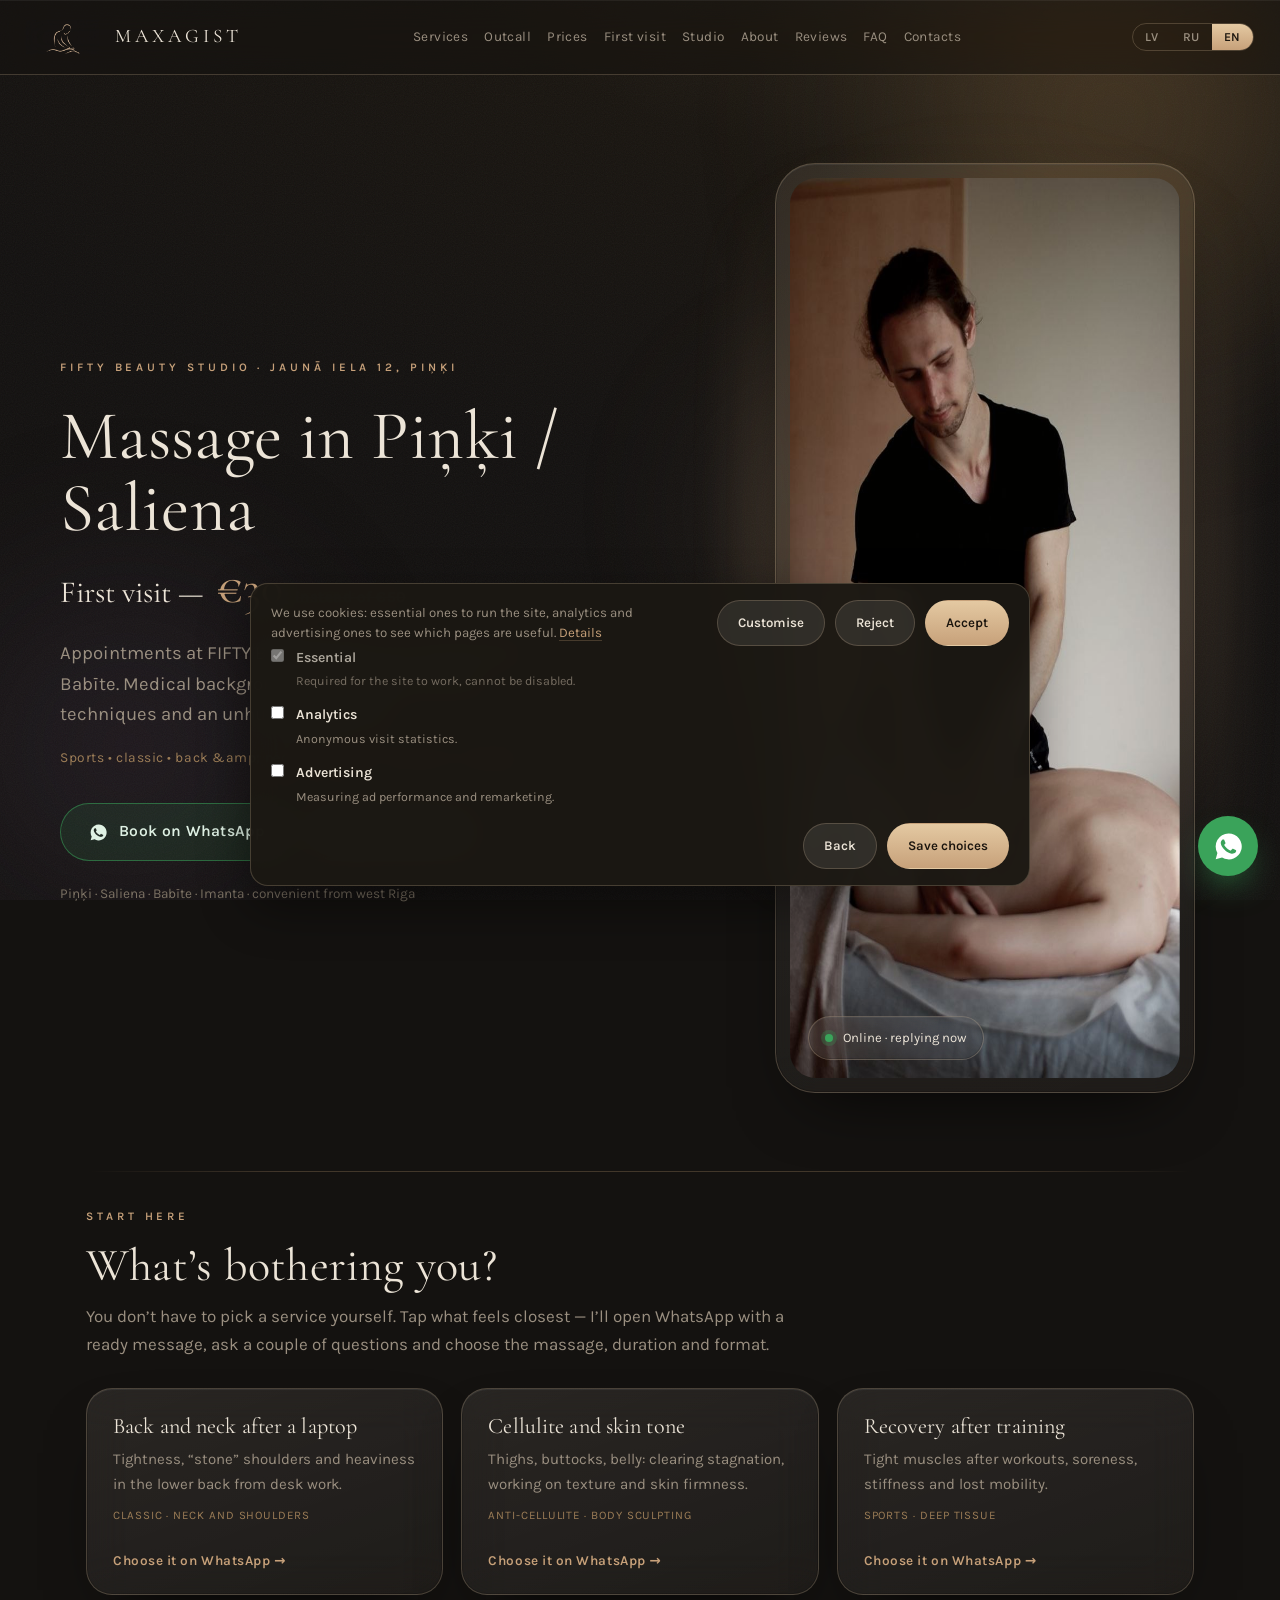
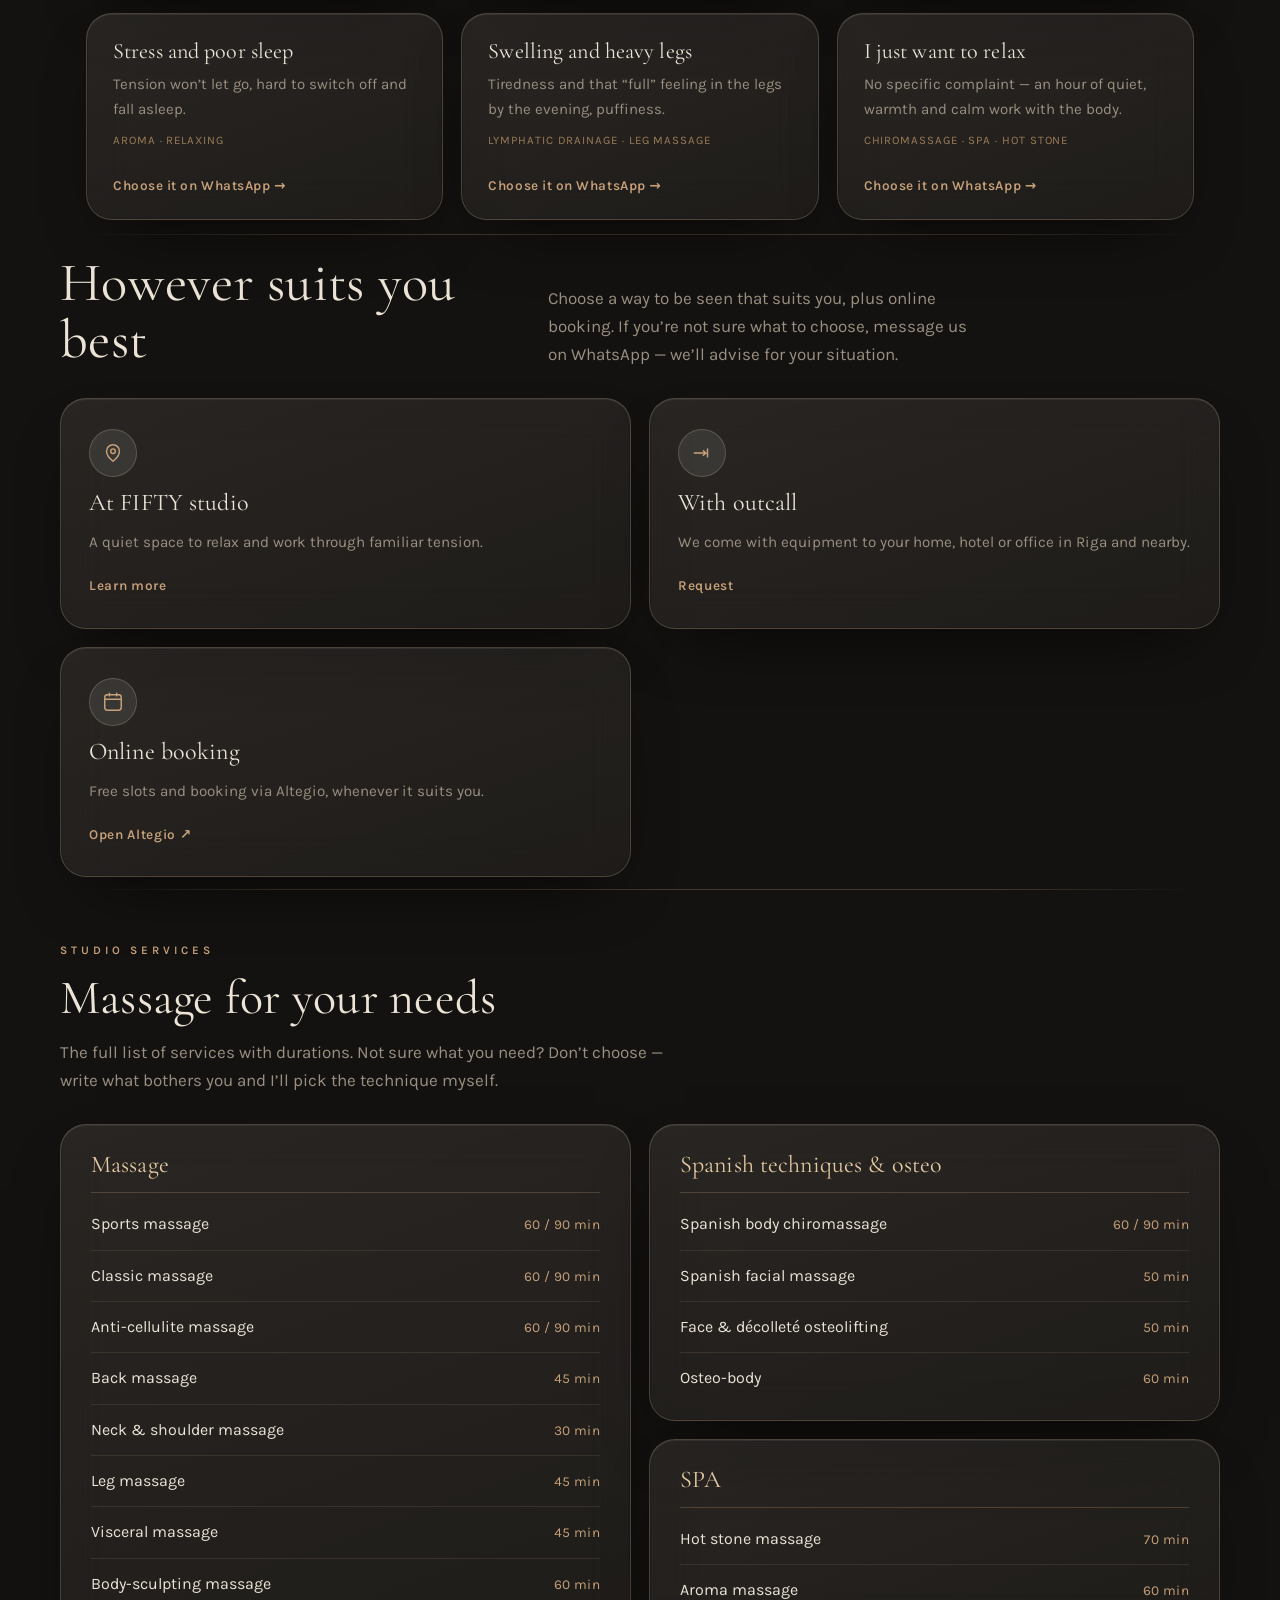
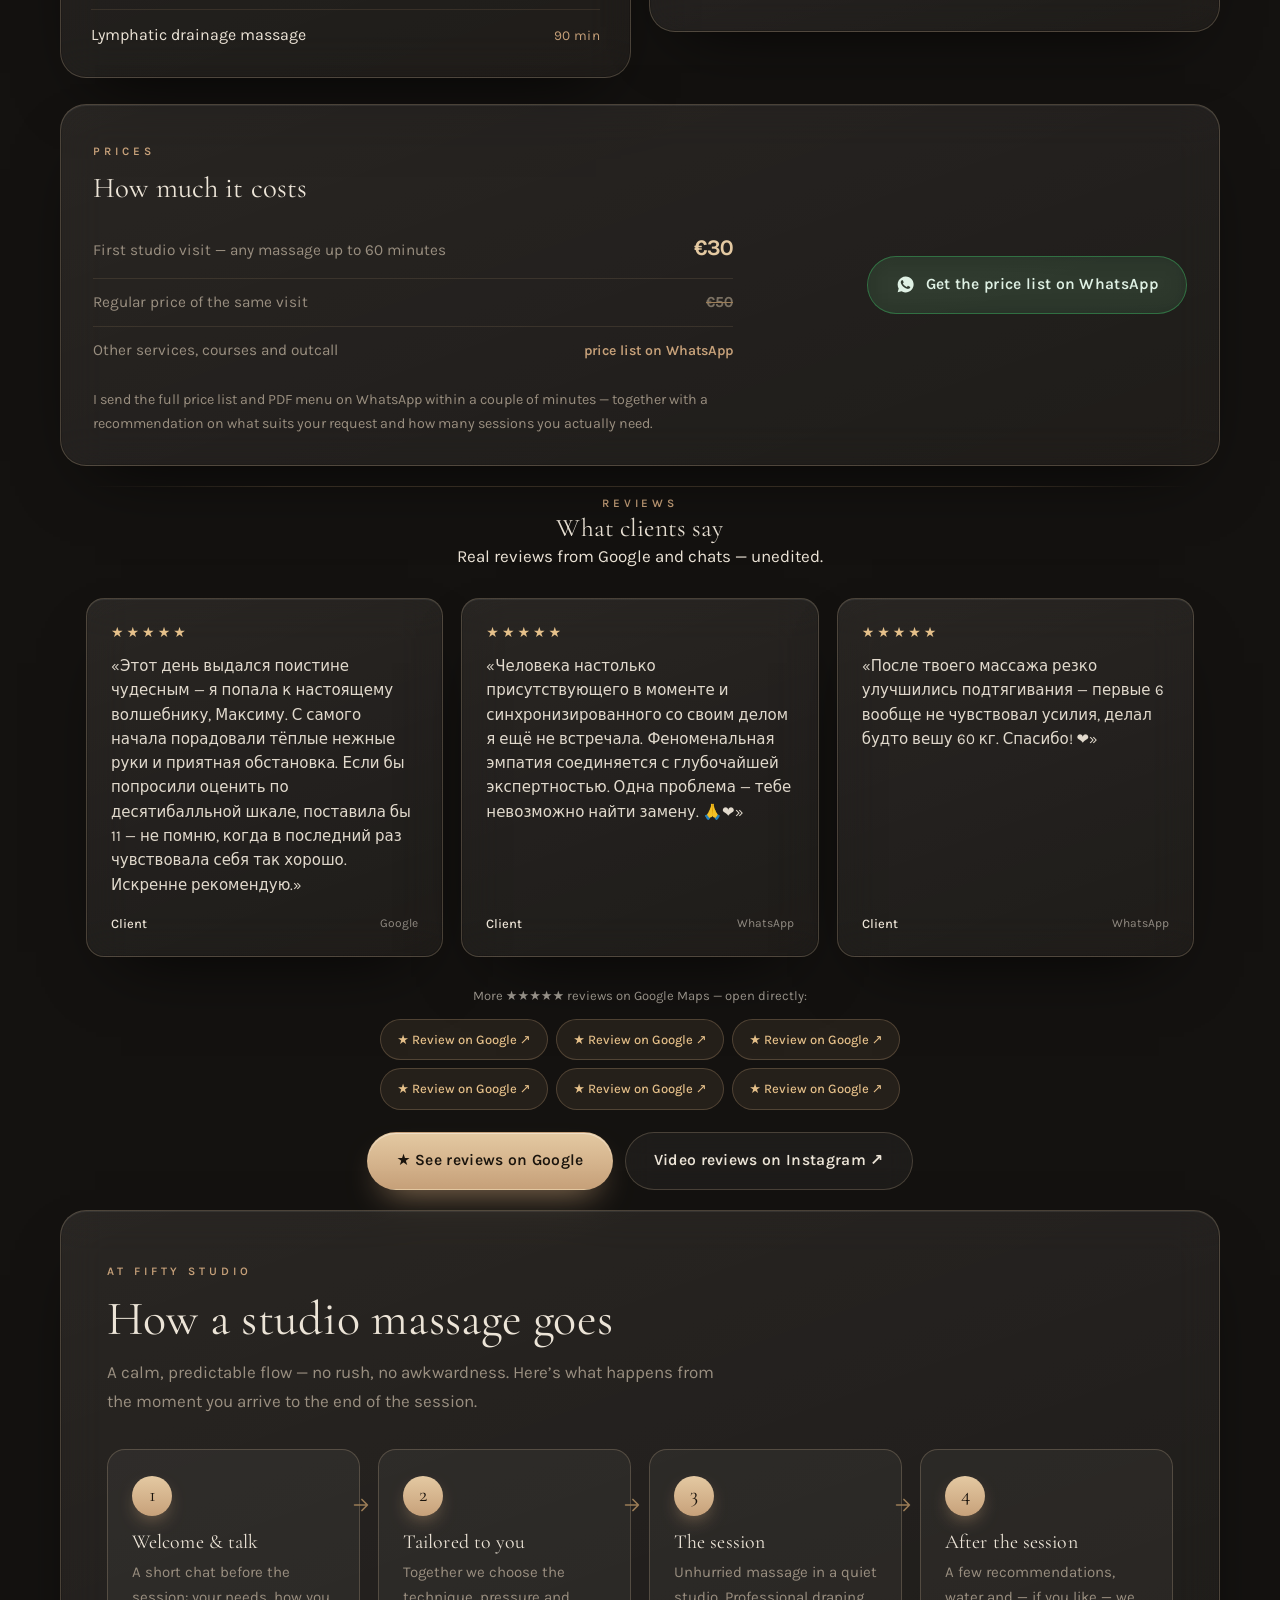
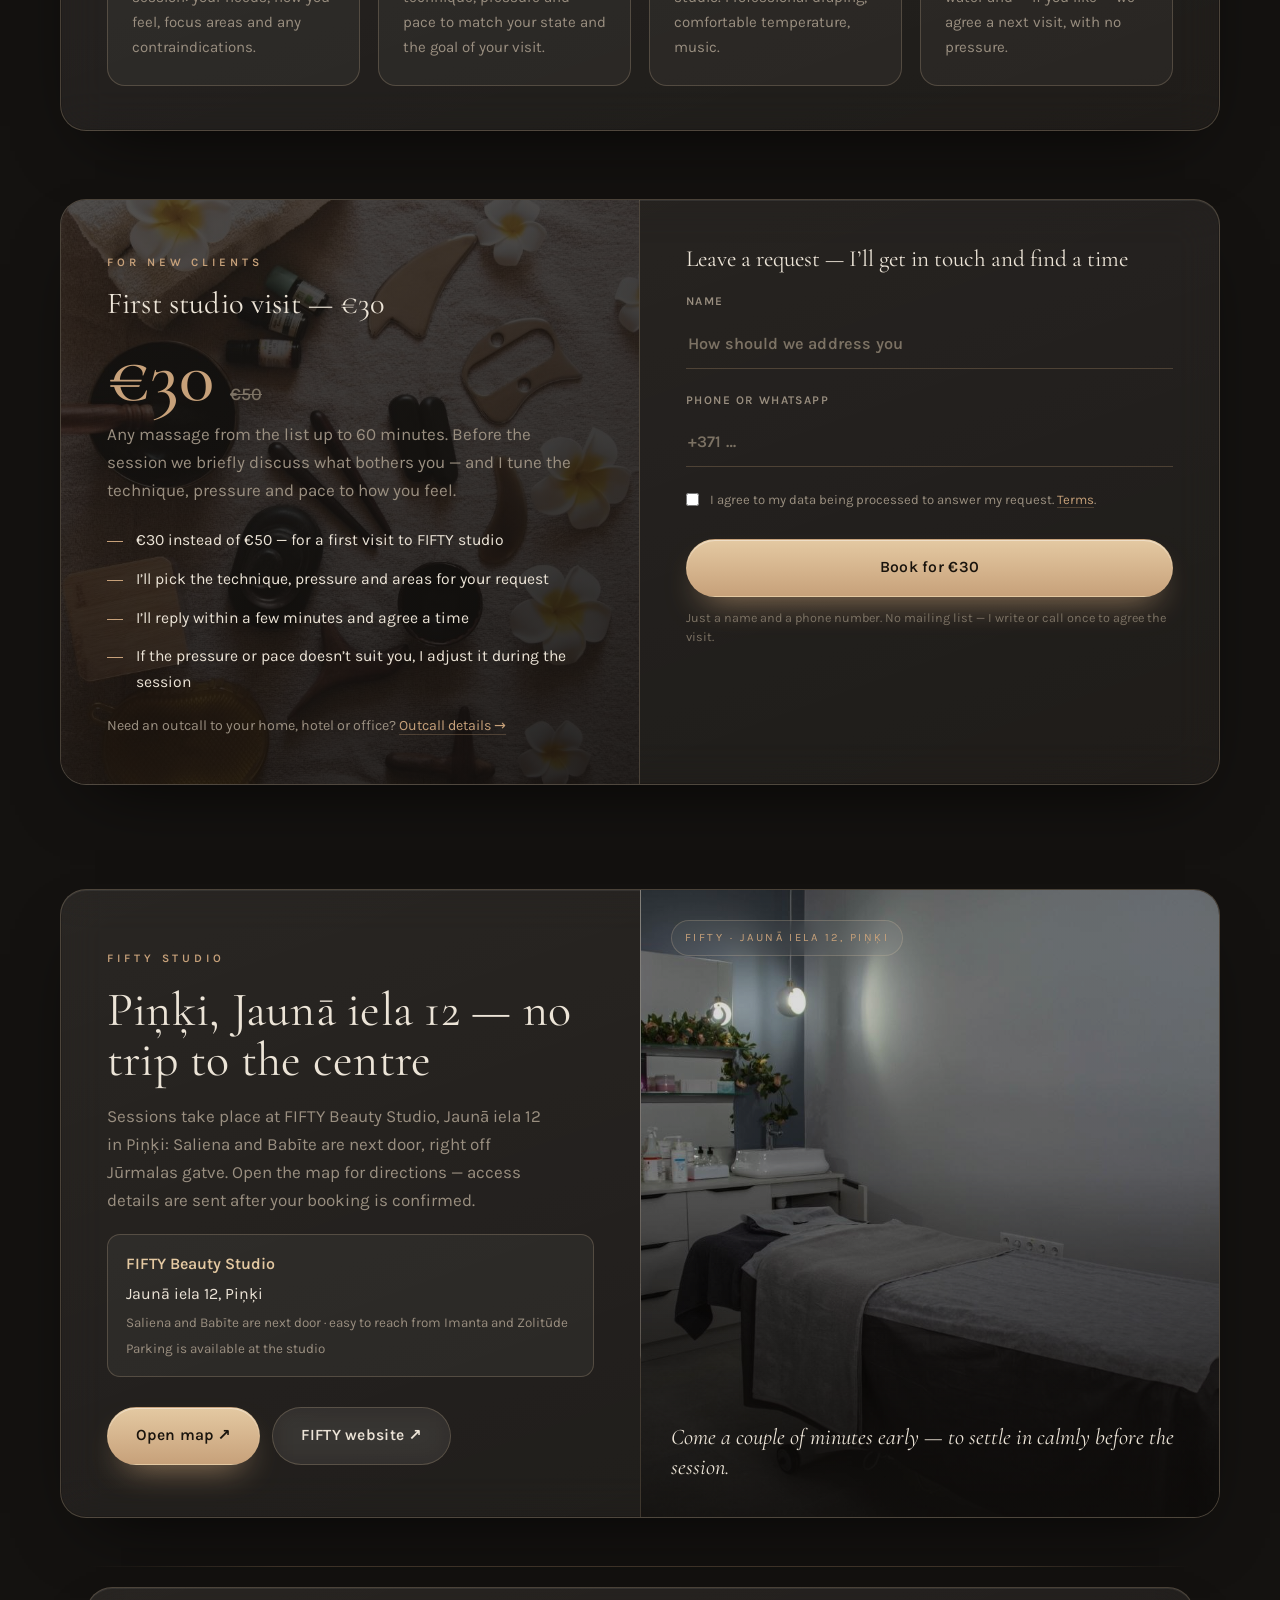
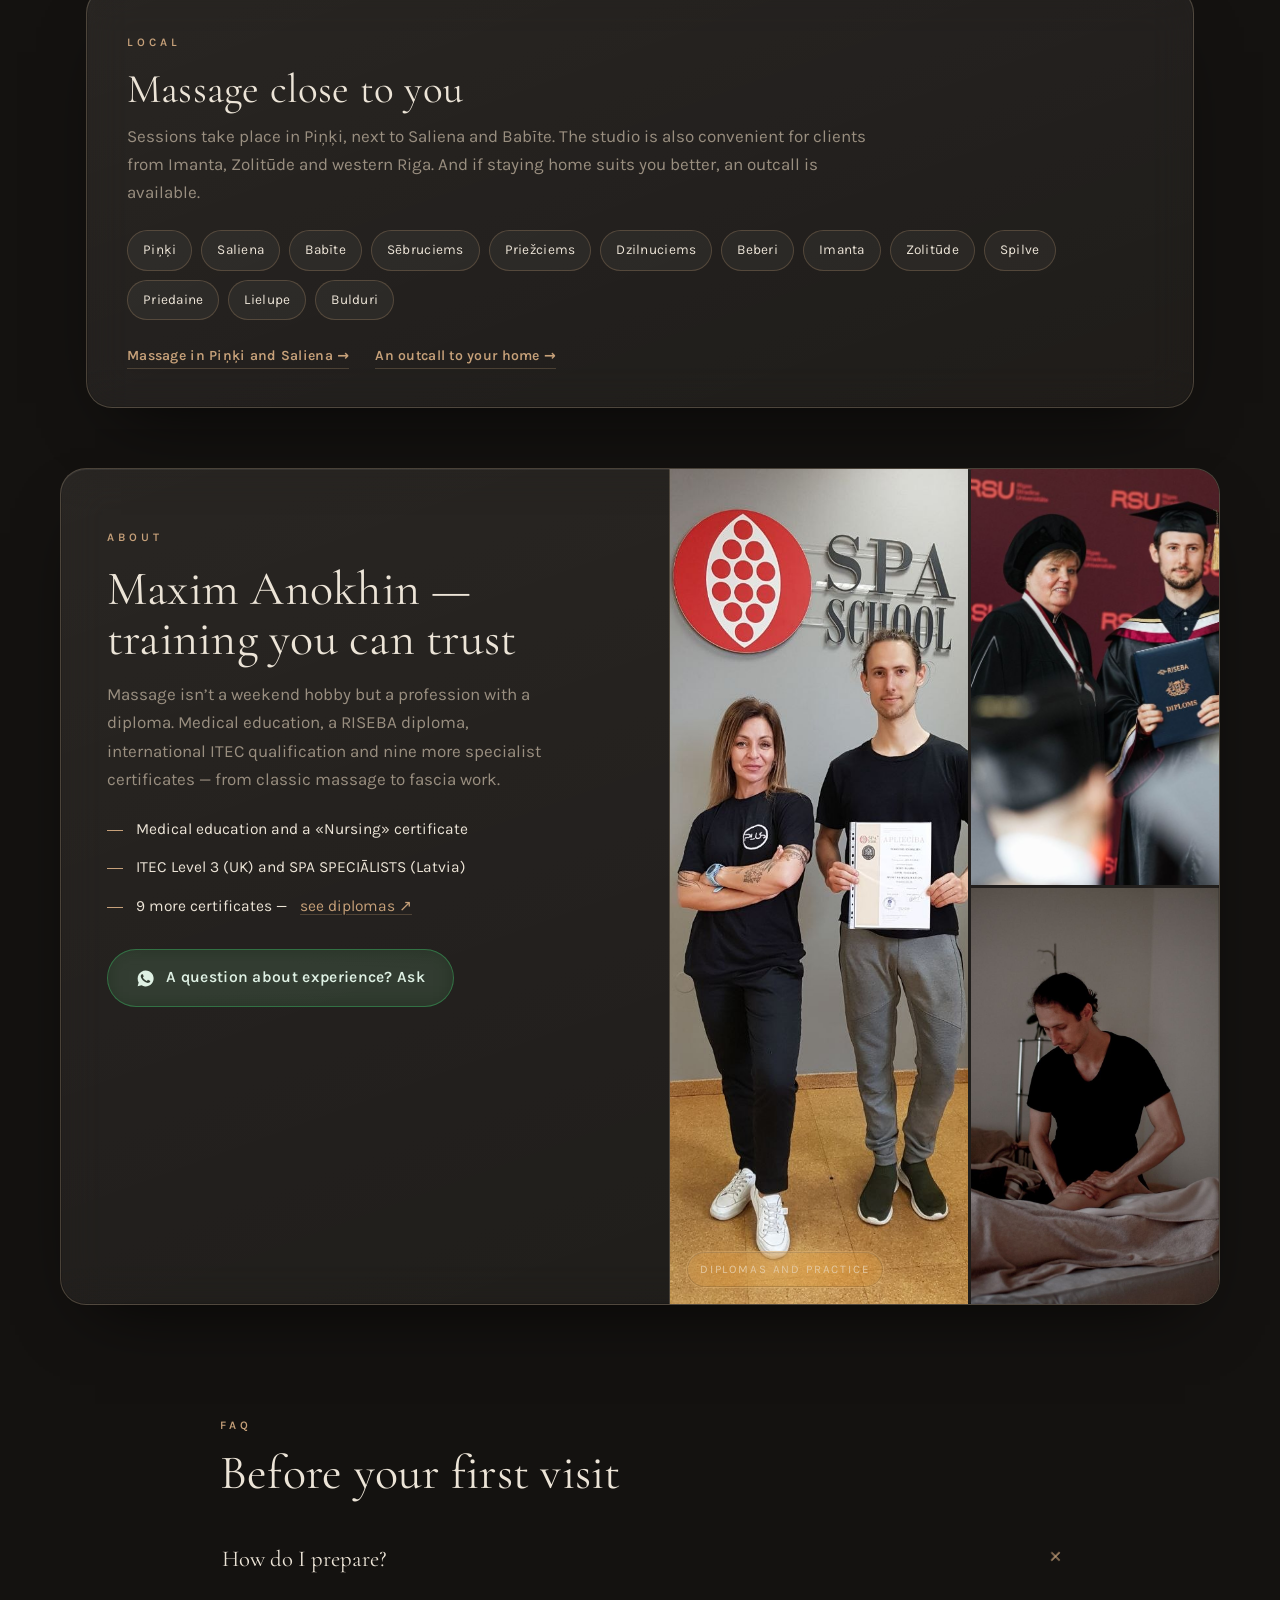
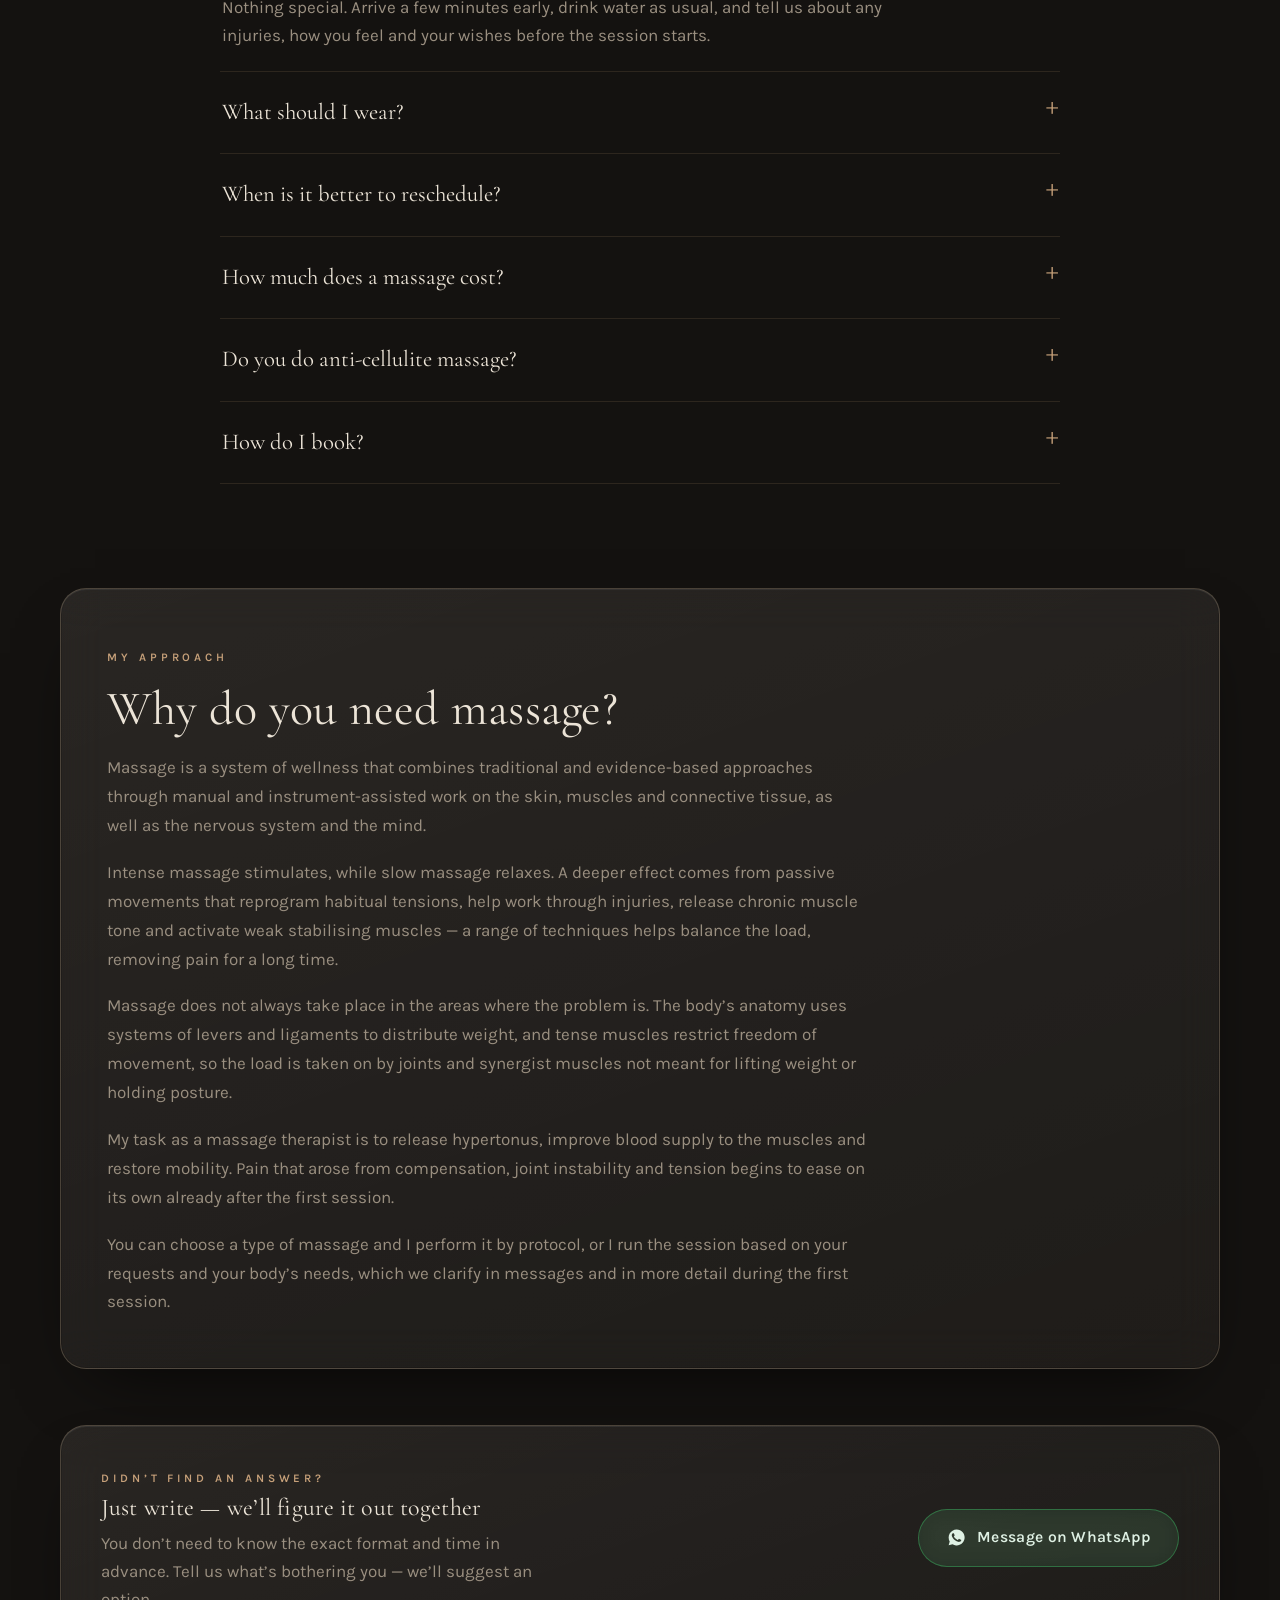
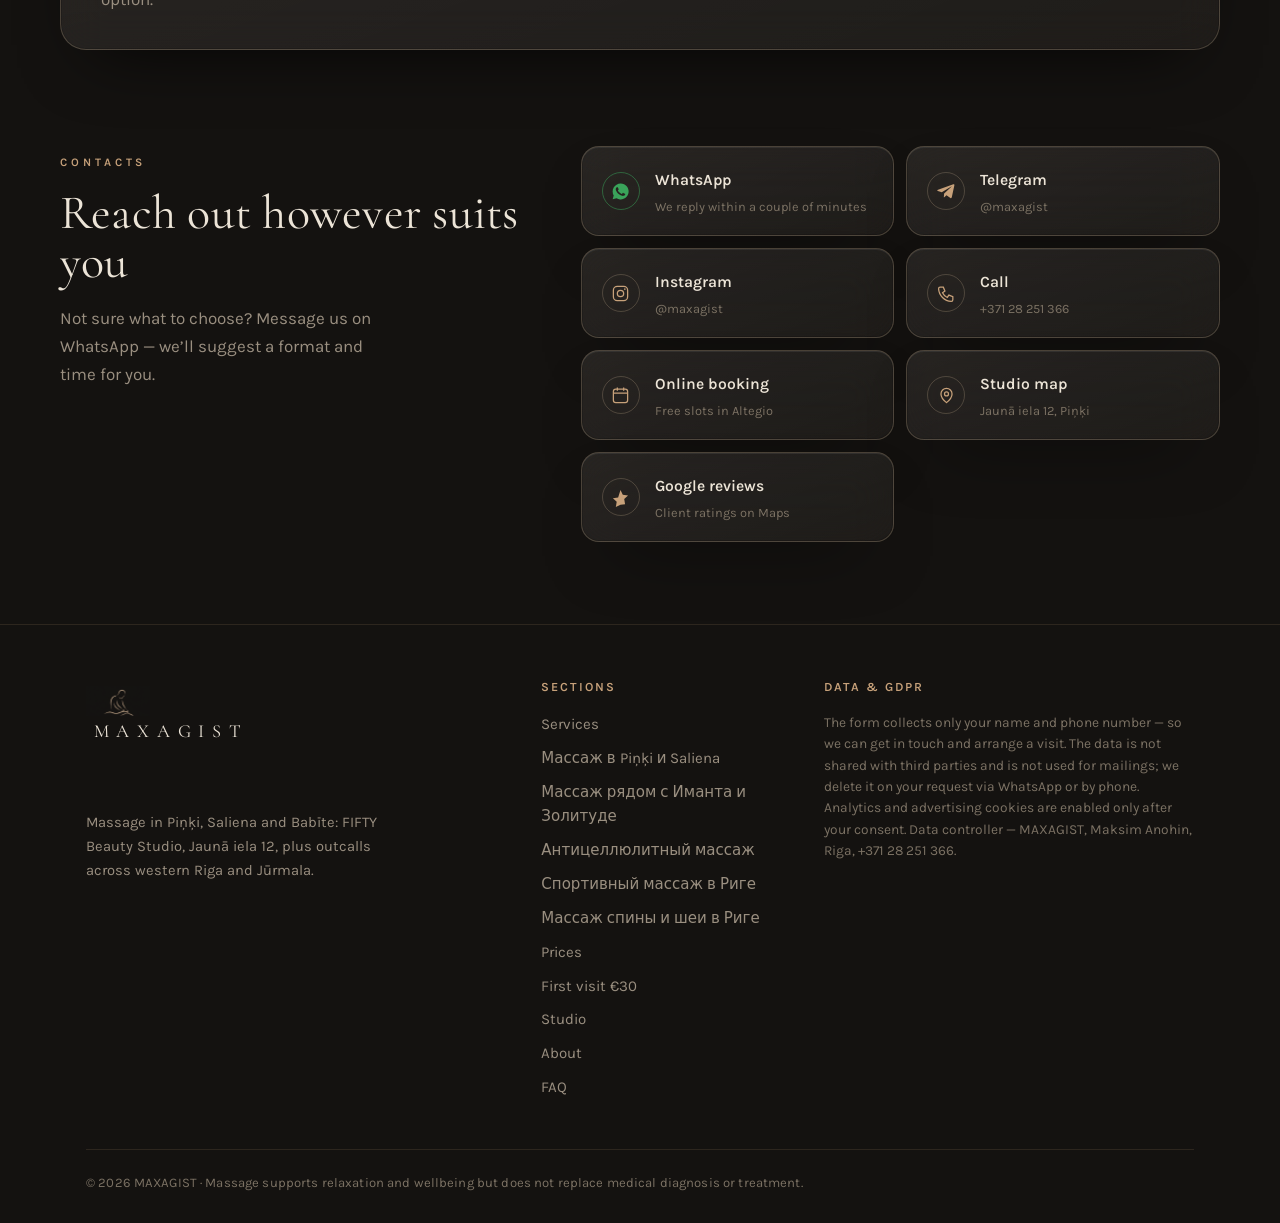
==== commit 51bffe30: "WIP: ?lang= из URL, лендинг Piņķi/Saliena, гранулярный consent (чекпоинт) Промежуточный коммит, рабо" ====
--- a/index.html
+++ b/index.html
@@ -1,18 +1,24 @@
 <!doctype html>
-<html lang="ru">
+<html lang="ru" data-i18n-page>
 <head>
 <meta charset="utf-8">
+<script src="lang.js"></script>
 <!-- Google tag (gtag.js) — GA4 + Google Ads + Consent Mode v2 -->
 <script>
   window.dataLayer = window.dataLayer || [];
   function gtag(){dataLayer.push(arguments);}
-  /* Consent Mode v2. До согласия рекламные и аналитические хранилища запрещены — этого требует
-     Google для трафика из ЕЭЗ. Баннер согласия — consent.js, он шлёт consent update. */
+  /* Consent Mode v2. До выбора пользователя реклама и аналитика запрещены —
+     этого требует Google для трафика из ЕЭЗ. Интерфейс выбора — consent.js,
+     он присылает consent update. Хранилище: mx_consent_v2 {analytics, ads}. */
   (function () {
-    var ok = false; try { ok = localStorage.getItem('mx_consent') === 'all'; } catch (e) {}
-    var v = ok ? 'granted' : 'denied';
+    var a = 'denied', d = 'denied';
+    try {
+      var c = JSON.parse(localStorage.getItem('mx_consent_v2') || 'null');
+      if (!c && localStorage.getItem('mx_consent') === 'all') c = { analytics: true, ads: true };
+      if (c) { a = c.analytics ? 'granted' : 'denied'; d = c.ads ? 'granted' : 'denied'; }
+    } catch (e) {}
     gtag('consent', 'default', {
-      ad_storage: v, ad_user_data: v, ad_personalization: v, analytics_storage: v,
+      ad_storage: d, ad_user_data: d, ad_personalization: d, analytics_storage: a,
       functionality_storage: 'granted', security_storage: 'granted', wait_for_update: 500
     });
   })();
@@ -24,7 +30,9 @@
 <!-- Meta Pixel Code -->
 <script>
 !function(f,b,e,v,n,t,s){if(f.fbq)return;n=f.fbq=function(){n.callMethod?n.callMethod.apply(n,arguments):n.queue.push(arguments)};if(!f._fbq)f._fbq=n;n.push=n;n.loaded=!0;n.version='2.0';n.queue=[];t=b.createElement(e);t.async=!0;t.src=v;s=b.getElementsByTagName(e)[0];s.parentNode.insertBefore(t,s)}(window,document,'script','https://connect.facebook.net/en_US/fbevents.js');
-try{ if(localStorage.getItem('mx_consent')!=='all') fbq('consent','revoke'); }catch(e){}
+try{ var __c=JSON.parse(localStorage.getItem('mx_consent_v2')||'null');
+  if(!__c && localStorage.getItem('mx_consent')==='all') __c={ads:true};
+  if(!(__c&&__c.ads)) fbq('consent','revoke'); }catch(e){ fbq('consent','revoke'); }
 fbq('init','1383733323705616');
 fbq('track','PageView');
 </script>
@@ -210,20 +218,22 @@
 <section class="hero wrap">
   <div class="hero-in">
     <div>
-      <span class="eyebrow rise" data-i18n="hero.eyebrow" data-edit="hero.eyebrow">Piņķi · Saliena · Babīte — студия FIFTY и выезд</span>
-      <h1 class="rise d1" data-i18n-html="hero.h1" data-edit="hero.h1" data-edit-html>Первый визит —<br><span class="price">€30</span><span class="old">обычно €50</span></h1>
-      <p class="lead rise d2" data-i18n="hero.lead" data-edit="hero.lead">Массаж в Piņķi и Saliena — приём в FIFTY Beauty Studio, Jaunā iela 12. Рядом Babīte и западная Рига: ехать в центр не нужно. Или приеду к вам — домой, в отель, офис.</p>
+      <span class="eyebrow rise" data-i18n="hero.eyebrow" data-edit="hero.eyebrow">FIFTY Beauty Studio · Jaunā iela 12, Piņķi</span>
+      <h1 class="rise d1" data-i18n="hero.h1" data-edit="hero.h1">Массаж в Piņķi / Saliena</h1>
+      <p class="hero-offer rise d1" data-i18n-html="hero.offer" data-edit="hero.offer" data-edit-html>Первый визит — <span class="price">€30</span><span class="old">вместо €50</span></p>
+      <p class="lead rise d2" data-i18n="hero.lead" data-edit="hero.lead">Приём в FIFTY Beauty Studio рядом с Saliena и Babīte. Медицинская база, индивидуальный подбор техники и спокойный подход без спешки.</p>
+      <p class="hero-svc rise d2" data-i18n="hero.services">Спортивный • классический • спина и шея • расслабляющий • лимфодренажный</p>
       <div class="hero-cta rise d2">
         <a class="btn btn-wa" id="wa-hero" href="#" target="_blank" rel="noopener">
           <svg viewBox="0 0 24 24" fill="currentColor"><path d="M12 2a10 10 0 0 0-8.6 15l-1.3 4.8 4.9-1.3A10 10 0 1 0 12 2Zm5.7 14.1c-.2.7-1.4 1.3-2 1.4-.5.1-1.1.1-1.8-.1-.4-.1-1-.3-1.7-.6-3-1.3-4.9-4.3-5-4.5-.2-.2-1.2-1.6-1.2-3s.7-2.1 1-2.4c.2-.3.5-.3.7-.3h.5c.2 0 .4 0 .6.5l.8 2c.1.2.1.4 0 .5l-.4.5-.3.3c-.2.2-.3.4-.1.7.2.3.9 1.4 1.9 2.3 1.3 1.1 2.3 1.5 2.6 1.6.3.1.5.1.7-.1l.9-1c.2-.2.4-.2.6-.1l2 .9c.2.1.4.2.4.3.1.2.1.7-.1 1.1Z"/></svg>
-          <span data-i18n="hero.wa">Написать в WhatsApp</span></a>
-        <a class="btn btn-line" href="#offer" data-i18n="hero.book">Или записаться на сайте</a>
+          <span data-i18n="hero.wa">Записаться в WhatsApp</span></a>
+        <a class="btn btn-line" href="#formats" data-i18n="hero.book">Посмотреть форматы</a>
       </div>
-      <p class="hero-trust rise d3" data-i18n-html="hero.trust">Не знаете, что выбрать? Просто напишите — подскажу формат и время. Отвечаю обычно <b>в течение нескольких минут</b>.</p>
+      <p class="hero-geo rise d3" data-i18n="hero.geo">Piņķi · Saliena · Babīte · Imanta · удобно добираться из западной Риги</p>
     </div>
     <div class="hero-art">
       <div class="frame glass">
-        <img src="photos/massage-back.jpg" alt="Массаж спины в студии FIFTY Beauty Studio, Piņķi" loading="eager">
+        <img src="photos/massage-back.jpg" alt="Массаж спины в студии FIFTY Beauty Studio, Piņķi" width="720" height="900" loading="eager" fetchpriority="high">
         <span class="badge glass"><span class="dot"></span><span data-i18n="hero.badge">Онлайн · отвечаю сейчас</span></span>
       </div>
     </div>
@@ -487,7 +497,13 @@
     <div class="studio-txt">
       <span class="eyebrow" data-i18n="studio.eyebrow">Студия FIFTY</span>
       <h2 data-i18n="studio.h">Piņķi, Jaunā iela 12 — без поездки в центр</h2>
-      <p data-i18n="studio.p">Приём проходит в FIFTY Beauty Studio на Jaunā iela 12 в Piņķi: рядом Saliena, Babīte и выезд с Jūrmalas gatve. Откройте карту для навигации — детали доступа пришлю после подтверждения записи.</p>
+      <p data-i18n="studio.p">Приём проходит в FIFTY Beauty Studio. Откройте карту для навигации — детали входа пришлю после подтверждения записи.</p>
+      <div class="studio-addr">
+        <b>FIFTY Beauty Studio</b>
+        <span class="sa-street">Jaunā iela 12, Piņķi</span>
+        <span class="sa-note" data-i18n="studio.near">Рядом Saliena и Babīte · удобно добираться из Imanta и Zolitūde</span>
+        <span class="sa-note" data-i18n="studio.park">У студии есть парковка</span>
+      </div>
       <div class="row">
         <a class="btn btn-gold" href="https://www.google.com/maps/search/?api=1&query=FIFTY+Beauty+Studio%2C+Jaun%C4%81+iela+12%2C+Pi%C5%86%C4%B7i" target="_blank" rel="noopener" data-i18n="studio.map">Открыть карту ↗</a>
         <a class="btn btn-line" href="https://www.fiftystudio.lv/" target="_blank" rel="noopener" data-i18n="studio.site">Сайт FIFTY ↗</a>
@@ -502,25 +518,22 @@
 
 <div class="thread"><i></i></div>
 
-<!-- GEO COVERAGE -->
-<section id="geo" class="geo wrap">
-  <div class="geo-in glass">
-    <div class="geo-head">
-      <span class="eyebrow" data-i18n="geo.eyebrow">География</span>
-      <h2 data-i18n="geo.h">Кому близко и куда приезжаю</h2>
-      <p data-i18n="geo.p">Студия стоит в Piņķi — это удобно жителям посёлков вокруг и западной Риги, которым иначе пришлось бы ехать через весь город. Если ехать всё равно не хочется, я приеду сам.</p>
-    </div>
-    <div class="geo-cols">
-      <div class="geo-col">
-        <h3 data-i18n="geo.studio.h">В студию приезжают из</h3>
-        <p class="geo-list" data-i18n="geo.studio.list">Piņķi · Saliena · Babīte · Sēbruciems · Priežciems · Beberi · Liberi · Dzilnuciems · Egļuciems · Imanta · Zolitūde · Spilve</p>
-        <a class="geo-link" href="massazh-pinki-saliena.html" data-i18n="geo.link1">Массаж в Piņķi и Saliena →</a>
-      </div>
-      <div class="geo-col">
-        <h3 data-i18n="geo.out.h">С выездом приезжаю в</h3>
-        <p class="geo-list" data-i18n="geo.out.list">Piņķi · Babīte · Imanta · Zolitūde · Spilve · Priedaine · Lielupe · Bulduri · Jūrmala и ближайшие районы</p>
-        <a class="geo-link" href="massazh-imanta-zolitude.html" data-i18n="geo.link2">Массаж рядом с Иманта и Золитуде →</a>
-      </div>
+<!-- LOCAL AREAS -->
+<section id="areas" class="areas wrap">
+  <div class="areas-in glass">
+    <div class="areas-head">
+      <span class="eyebrow" data-i18n="areas.eyebrow">Локально</span>
+      <h2 data-i18n="areas.h">Массаж рядом с вами</h2>
+      <p data-i18n="areas.p">Основной приём проходит в Piņķi, рядом с Saliena и Babīte. Студия также удобна для клиентов из Imanta, Zolitūde и западной части Риги. Для тех, кому удобнее остаться дома, доступен выезд.</p>
+    </div>
+    <ul class="chips">
+      <li>Piņķi</li><li>Saliena</li><li>Babīte</li><li>Sēbruciems</li><li>Priežciems</li>
+      <li>Dzilnuciems</li><li>Beberi</li><li>Imanta</li><li>Zolitūde</li><li>Spilve</li>
+      <li>Priedaine</li><li>Lielupe</li><li>Bulduri</li>
+    </ul>
+    <div class="areas-links">
+      <a href="massage-pinki-saliena.html" data-i18n="areas.link1">Массаж в Piņķi и Saliena →</a>
+      <a href="vyezd.html" data-i18n="areas.link2">Выезд к вам домой →</a>
     </div>
   </div>
 </section>
@@ -535,7 +548,7 @@
       <ul class="creds">
         <li><i></i><span data-i18n="about.li1">Медицинское образование и сертификат «Сестринское дело»</span></li>
         <li><i></i><span data-i18n="about.li2">ITEC Level 3 (Великобритания) и SPA SPECIĀLISTS (Латвия)</span></li>
-        <li><i></i><span data-i18n="about.li3">Ещё 9 сертификатов — </span><button type="button" class="cert-link" id="open-certs" data-i18n="about.certbtn">смотреть дипломы ↗</button></li>
+        <li><i></i><span data-i18n="about.li3">Ещё 9 сертификатов — </span><button type="button" class="cert-link" id="open-certs" data-certs data-i18n="about.certbtn">смотреть дипломы ↗</button></li>
       </ul>
       <div class="row">
         <a class="btn btn-wa" id="wa-about" href="#" target="_blank" rel="noopener">
@@ -644,7 +657,7 @@
       <div>
         <b data-i18n="foot.sections">Разделы</b>
         <a href="#services" data-i18n="nav.services">Услуги</a>
-        <a href="massazh-pinki-saliena.html">Массаж в Piņķi и Saliena</a>
+        <a href="massage-pinki-saliena.html">Массаж в Piņķi и Saliena</a>
         <a href="massazh-imanta-zolitude.html">Массаж рядом с Иманта и Золитуде</a>
         <a href="anticelulitnyj-massazh-riga.html">Антицеллюлитный массаж</a>
         <a href="sportivnyj-massazh-riga.html">Спортивный массаж в Риге</a>
@@ -688,24 +701,6 @@
   </div>
 </div>
 
-<!-- CERTIFICATE LIGHTBOX -->
-<div class="lightbox" id="lightbox" aria-hidden="true">
-  <button class="lb-close" id="lb-close" aria-label="Закрыть">
-    <svg viewBox="0 0 24 24" fill="none" stroke="currentColor" stroke-width="1.8" stroke-linecap="round"><path d="M5 5l14 14M19 5 5 19"/></svg>
-  </button>
-  <button class="lb-nav lb-prev" id="lb-prev" aria-label="Предыдущий сертификат">
-    <svg viewBox="0 0 24 24" fill="none" stroke="currentColor" stroke-width="1.8" stroke-linecap="round" stroke-linejoin="round"><path d="M15 5l-7 7 7 7"/></svg>
-  </button>
-  <button class="lb-nav lb-next" id="lb-next" aria-label="Следующий сертификат">
-    <svg viewBox="0 0 24 24" fill="none" stroke="currentColor" stroke-width="1.8" stroke-linecap="round" stroke-linejoin="round"><path d="M9 5l7 7-7 7"/></svg>
-  </button>
-  <figure class="lb-figure">
-    <img id="lb-img" src="" alt="">
-    <figcaption id="lb-caption"></figcaption>
-  </figure>
-  <div class="lb-dots" id="lb-dots"></div>
-</div>
-
 <script>
 /* ===== CONFIG ===== */
 // Заявки формы уходят в тот же Supabase Edge Function, что и трекер (endpoint в <head>).
@@ -727,11 +722,13 @@
     'reviews.eyebrow':'Отзывы','reviews.h':'Что говорят клиенты','reviews.sub':'Живые отзывы из Google и переписки — без прикрас.','reviews.n1':'Клиентка','reviews.n2':'Клиентка','reviews.n3':'Клиент','reviews.google':'★ Смотреть отзывы в Google','reviews.more':'Ещё отзывы с оценкой ★★★★★ на Google Maps — открываются напрямую:','reviews.video':'Видео-отзывы в Instagram ↗','reviews.link':'★ Отзыв на Google ↗',
     'nav.services':'Услуги','nav.outcall':'Выезд','nav.prices':'Цены','nav.first':'Первый визит','nav.studio':'Студия',
     'nav.about':'О специалисте','nav.faq':'Вопросы','nav.contacts':'Контакты','nav.call':'Позвонить',
-    'hero.eyebrow':'Piņķi · Saliena · Babīte — студия FIFTY и выезд',
-    'hero.h1':'Первый визит —<br><span class="price">€30</span><span class="old">обычно €50</span>',
-    'hero.lead':'Массаж в Piņķi и Saliena — приём в FIFTY Beauty Studio, Jaunā iela 12. Рядом Babīte и западная Рига: ехать в центр не нужно. Или приеду к вам — домой, в отель, офис.',
-    'hero.wa':'Написать в WhatsApp','hero.book':'Или записаться на сайте',
-    'hero.trust':'Не знаете, что выбрать? Просто напишите — подскажу формат и время. Отвечаю обычно <b>в течение нескольких минут</b>.',
+    'hero.eyebrow':'FIFTY Beauty Studio · Jaunā iela 12, Piņķi',
+    'hero.h1':'Массаж в Piņķi / Saliena',
+    'hero.offer':'Первый визит — <span class="price">€30</span><span class="old">вместо €50</span>',
+    'hero.lead':'Приём в FIFTY Beauty Studio рядом с Saliena и Babīte. Медицинская база, индивидуальный подбор техники и спокойный подход без спешки.',
+    'hero.services':'Спортивный • классический • спина и шея • расслабляющий • лимфодренажный',
+    'hero.wa':'Записаться в WhatsApp','hero.book':'Посмотреть форматы',
+    'hero.geo':'Piņķi · Saliena · Babīte · Imanta · удобно добираться из западной Риги',
     'hero.badge':'Онлайн · отвечаю сейчас',
     'pick.eyebrow':'Начните отсюда','pick.h':'Что вас беспокоит?',
     'pick.p':'Выбирать услугу самому не нужно. Нажмите, что ближе, — открою WhatsApp с готовым сообщением, задам пару вопросов и подберу массаж, длительность и формат.',
@@ -783,13 +780,11 @@
     'studio.eyebrow':'Студия FIFTY','studio.h':'Piņķi, Jaunā iela 12 — без поездки в центр',
     'studio.p':'Приём проходит в FIFTY Beauty Studio на Jaunā iela 12 в Piņķi: рядом Saliena, Babīte и выезд с Jūrmalas gatve. Откройте карту для навигации — детали доступа пришлю после подтверждения записи.',
     'studio.map':'Открыть карту ↗','studio.site':'Сайт FIFTY ↗','studio.pin':'FIFTY · Jaunā iela 12, Piņķi',
-    'geo.eyebrow':'География','geo.h':'Кому близко и куда приезжаю',
-    'geo.p':'Студия стоит в Piņķi — это удобно жителям посёлков вокруг и западной Риги, которым иначе пришлось бы ехать через весь город. Если ехать всё равно не хочется, я приеду сам.',
-    'geo.studio.h':'В студию приезжают из',
-    'geo.studio.list':'Piņķi · Saliena · Babīte · Sēbruciems · Priežciems · Beberi · Liberi · Dzilnuciems · Egļuciems · Imanta · Zolitūde · Spilve',
-    'geo.out.h':'С выездом приезжаю в',
-    'geo.out.list':'Piņķi · Babīte · Imanta · Zolitūde · Spilve · Priedaine · Lielupe · Bulduri · Jūrmala и ближайшие районы',
-    'geo.link1':'Массаж в Piņķi и Saliena →','geo.link2':'Массаж рядом с Иманта и Золитуде →',
+    'studio.near':'Рядом Saliena и Babīte · удобно добираться из Imanta и Zolitūde',
+    'studio.park':'У студии есть парковка',
+    'areas.eyebrow':'Локально','areas.h':'Массаж рядом с вами',
+    'areas.p':'Основной приём проходит в Piņķi, рядом с Saliena и Babīte. Студия также удобна для клиентов из Imanta, Zolitūde и западной части Риги. Для тех, кому удобнее остаться дома, доступен выезд.',
+    'areas.link1':'Массаж в Piņķi и Saliena →','areas.link2':'Выезд к вам домой →',
     'studio.cap':'Приходите на пару минут раньше — чтобы спокойно настроиться до сеанса.',
     'about.eyebrow':'О специалисте','about.h':'Максим Анохин — образование, которому можно доверять',
     'about.p':'Массаж — не хобби на выходных, а профессия с дипломом. Медицинское образование, диплом RISEBA, международная квалификация ITEC и ещё девять профильных сертификатов — от классического массажа до работы с фасцией.',
@@ -826,11 +821,13 @@
     'reviews.eyebrow':'Atsauksmes','reviews.h':'Ko saka klienti','reviews.sub':'Īstas atsauksmes no Google un sarakstes — bez izskaistinājumiem.','reviews.n1':'Kliente','reviews.n2':'Kliente','reviews.n3':'Klients','reviews.google':'★ Skatīt atsauksmes Google','reviews.more':'Vēl atsauksmes ar ★★★★★ vērtējumu Google Maps — atveras tieši:','reviews.video':'Video atsauksmes Instagram ↗','reviews.link':'★ Atsauksme Google ↗',
     'nav.services':'Pakalpojumi','nav.outcall':'Izbraukums','nav.prices':'Cenas','nav.first':'Pirmā vizīte','nav.studio':'Studija',
     'nav.about':'Par speciālistu','nav.faq':'Jautājumi','nav.contacts':'Kontakti','nav.call':'Zvanīt',
-    'hero.eyebrow':'Piņķi · Saliena · Babīte — studija FIFTY un izbraukums',
-    'hero.h1':'Pirmā vizīte —<br><span class="price">€30</span><span class="old">parasti €50</span>',
-    'hero.lead':'Masāža Piņķos un Salienā — pieņemšana FIFTY Beauty Studio, Jaunā ielā 12. Blakus Babīte un Rīgas rietumu daļa: uz centru braukt nevajag. Vai atbraukšu pie jums — mājās, viesnīcā, birojā.',
-    'hero.wa':'Rakstīt uz WhatsApp','hero.book':'Vai pieteikties mājaslapā',
-    'hero.trust':'Nezināt, ko izvēlēties? Vienkārši uzrakstiet — ieteikšu formātu un laiku. Parasti atbildu <b>dažu minūšu laikā</b>.',
+    'hero.eyebrow':'FIFTY Beauty Studio · Jaunā iela 12, Piņķi',
+    'hero.h1':'Masāža Piņķos / Salienā',
+    'hero.offer':'Pirmais apmeklējums — <span class="price">€30</span><span class="old">parasti €50</span>',
+    'hero.lead':'Pieņemšana FIFTY Beauty Studio pie Salienas un Babītes. Medicīniska bāze, individuāla tehnikas izvēle un mierīga pieeja bez steigas.',
+    'hero.services':'Sporta • klasiskā • muguras un kakla • relaksējošā • limfodrenāžas',
+    'hero.wa':'Pierakstīties WhatsApp','hero.book':'Apskatīt iespējas',
+    'hero.geo':'Piņķi · Saliena · Babīte · Imanta · ērti no Rīgas rietumu daļas',
     'hero.badge':'Tiešsaistē · atbildu tagad',
     'pick.eyebrow':'Sāciet šeit','pick.h':'Kas jūs satrauc?',
     'pick.p':'Pakalpojums nav jāizvēlas pašam. Nospiediet to, kas tuvāk, — atvēršu WhatsApp ar gatavu ziņu, uzdošu pāris jautājumus un pielāgošu masāžu, ilgumu un formātu.',
@@ -882,13 +879,11 @@
     'studio.eyebrow':'Studija FIFTY','studio.h':'Piņķi, Jaunā iela 12 — bez brauciena uz centru',
     'studio.p':'Pieņemšana notiek FIFTY Beauty Studio, Jaunā ielā 12 Piņķos: blakus Saliena, Babīte un nobrauktne no Jūrmalas gatves. Atveriet karti navigācijai — piekļuves detaļas nosūtīšu pēc pieraksta apstiprināšanas.',
     'studio.map':'Atvērt karti ↗','studio.site':'FIFTY mājaslapa ↗','studio.pin':'FIFTY · Jaunā iela 12, Piņķi',
-    'geo.eyebrow':'Ģeogrāfija','geo.h':'Kam ir tuvu un kurp braucu',
-    'geo.p':'Studija atrodas Piņķos — tas ir ērti apkārtējo ciemu un Rīgas rietumu daļas iedzīvotājiem, kuriem citādi būtu jābrauc caur visu pilsētu. Ja braukt tomēr negribas, atbraukšu pats.',
-    'geo.studio.h':'Uz studiju brauc no',
-    'geo.studio.list':'Piņķi · Saliena · Babīte · Sēbruciems · Priežciems · Beberi · Liberi · Dzilnuciems · Egļuciems · Imanta · Zolitūde · Spilve',
-    'geo.out.h':'Ar izbraukumu braucu uz',
-    'geo.out.list':'Piņķi · Babīte · Imanta · Zolitūde · Spilve · Priedaine · Lielupe · Bulduri · Jūrmala un tuvākajām apkaimēm',
-    'geo.link1':'Masāža Piņķos un Salienā →','geo.link2':'Masāža blakus Imantai un Zolitūdei →',
+    'studio.near':'Blakus Saliena un Babīte · ērti nokļūt no Imantas un Zolitūdes',
+    'studio.park':'Pie studijas ir autostāvvieta',
+    'areas.eyebrow':'Lokāli','areas.h':'Masāža netālu no jums',
+    'areas.p':'Galvenā pieņemšana notiek Piņķos, blakus Salienai un Babītei. Studija ir ērta arī klientiem no Imantas, Zolitūdes un Rīgas rietumu daļas. Tiem, kam ērtāk palikt mājās, pieejams izbraukums.',
+    'areas.link1':'Masāža Piņķos un Salienā →','areas.link2':'Izbraukums pie jums mājās →',
     'studio.cap':'Ieradieties dažas minūtes agrāk — lai mierīgi noskaņotos pirms seansa.',
     'about.eyebrow':'Par speciālistu','about.h':'Maksims Anohins — izglītība, kurai var uzticēties',
     'about.p':'Masāža nav brīvdienu hobijs, bet profesija ar diplomu. Medicīniskā izglītība, RISEBA diploms, starptautiskā ITEC kvalifikācija un vēl deviņi nozares sertifikāti — no klasiskās masāžas līdz darbam ar fasciju.',
@@ -925,11 +920,13 @@
     'reviews.eyebrow':'Reviews','reviews.h':'What clients say','reviews.sub':'Real reviews from Google and chats — unedited.','reviews.n1':'Client','reviews.n2':'Client','reviews.n3':'Client','reviews.google':'★ See reviews on Google','reviews.more':'More ★★★★★ reviews on Google Maps — open directly:','reviews.video':'Video reviews on Instagram ↗','reviews.link':'★ Review on Google ↗',
     'nav.services':'Services','nav.outcall':'Outcall','nav.prices':'Prices','nav.first':'First visit','nav.studio':'Studio',
     'nav.about':'About','nav.faq':'FAQ','nav.contacts':'Contacts','nav.call':'Call',
-    'hero.eyebrow':'Piņķi · Saliena · Babīte — FIFTY studio & outcall',
-    'hero.h1':'First visit —<br><span class="price">€30</span><span class="old">usually €50</span>',
-    'hero.lead':'Massage in Piņķi and Saliena — at FIFTY Beauty Studio, Jaunā iela 12. Babīte and western Riga are next door, no need to drive into the centre. Or I come to you — home, hotel, office.',
-    'hero.wa':'Message on WhatsApp','hero.book':'Or book on the site',
-    'hero.trust':'Not sure what to choose? Just write — I’ll suggest a format and time. I usually reply <b>within a few minutes</b>.',
+    'hero.eyebrow':'FIFTY Beauty Studio · Jaunā iela 12, Piņķi',
+    'hero.h1':'Massage in Piņķi / Saliena',
+    'hero.offer':'First visit — <span class="price">€30</span><span class="old">instead of €50</span>',
+    'hero.lead':'Appointments at FIFTY Beauty Studio near Saliena and Babīte. Medical background, individually selected techniques and an unhurried approach.',
+    'hero.services':'Sports • classic • back &amp; neck • relaxation • lymphatic drainage',
+    'hero.wa':'Book on WhatsApp','hero.book':'Explore options',
+    'hero.geo':'Piņķi · Saliena · Babīte · Imanta · convenient from west Riga',
     'hero.badge':'Online · replying now',
     'pick.eyebrow':'Start here','pick.h':'What’s bothering you?',
     'pick.p':'You don’t have to pick a service yourself. Tap what feels closest — I’ll open WhatsApp with a ready message, ask a couple of questions and choose the massage, duration and format.',
@@ -981,13 +978,11 @@
     'studio.eyebrow':'FIFTY studio','studio.h':'Piņķi, Jaunā iela 12 — no trip to the centre',
     'studio.p':'Sessions take place at FIFTY Beauty Studio, Jaunā iela 12 in Piņķi: Saliena and Babīte are next door, right off Jūrmalas gatve. Open the map for directions — access details are sent after your booking is confirmed.',
     'studio.map':'Open map ↗','studio.site':'FIFTY website ↗','studio.pin':'FIFTY · Jaunā iela 12, Piņķi',
-    'geo.eyebrow':'Coverage','geo.h':'Who is nearby and where I travel',
-    'geo.p':'The studio sits in Piņķi — handy for the villages around it and for western Riga, where the alternative is driving across the whole city. And if you would rather not drive at all, I come to you.',
-    'geo.studio.h':'People come to the studio from',
-    'geo.studio.list':'Piņķi · Saliena · Babīte · Sēbruciems · Priežciems · Beberi · Liberi · Dzilnuciems · Egļuciems · Imanta · Zolitūde · Spilve',
-    'geo.out.h':'Outcalls go to',
-    'geo.out.list':'Piņķi · Babīte · Imanta · Zolitūde · Spilve · Priedaine · Lielupe · Bulduri · Jūrmala and nearby areas',
-    'geo.link1':'Massage in Piņķi and Saliena →','geo.link2':'Massage near Imanta and Zolitūde →',
+    'studio.near':'Saliena and Babīte are next door · easy to reach from Imanta and Zolitūde',
+    'studio.park':'Parking is available at the studio',
+    'areas.eyebrow':'Local','areas.h':'Massage close to you',
+    'areas.p':'Sessions take place in Piņķi, next to Saliena and Babīte. The studio is also convenient for clients from Imanta, Zolitūde and western Riga. And if staying home suits you better, an outcall is available.',
+    'areas.link1':'Massage in Piņķi and Saliena →','areas.link2':'An outcall to your home →',
     'studio.cap':'Come a couple of minutes early — to settle in calmly before the session.',
     'about.eyebrow':'About','about.h':'Maxim Anokhin — training you can trust',
     'about.p':'Massage isn’t a weekend hobby but a profession with a diploma. Medical education, a RISEBA diploma, international ITEC qualification and nine more specialist certificates — from classic massage to fascia work.',
@@ -1106,6 +1101,8 @@
   document.querySelectorAll('[data-i18n-aria]').forEach(el => { const v = dict[el.getAttribute('data-i18n-aria')]; if (v != null) el.setAttribute('aria-label', v); });
   document.querySelectorAll('#lang-switch button').forEach(b => b.classList.toggle('on', b.dataset.lang === lang));
   try { localStorage.setItem('lang', lang); } catch (e) {}
+  if (typeof window.mxSetLangParam === 'function') window.mxSetLangParam(lang);
+  if (typeof window.mxLangReady === 'function') window.mxLangReady();
   setWaLinks();
   if (window.__applyContentOverrides) window.__applyContentOverrides();
 }
@@ -1113,13 +1110,8 @@
 document.getElementById('wa-fab').onclick = () => window.open(waLink(WA_MSG[LANG].fab), '_blank');
 document.querySelectorAll('#lang-switch button').forEach(b => { b.onclick = () => applyLang(b.dataset.lang); });
 
-/* ===== язык: определяем сразу, без экрана-заглушки ===== */
-(function initLang(){
-  let saved = null; try { saved = localStorage.getItem('lang'); } catch (e) {}
-  const b = (navigator.language || '').toLowerCase();
-  const browser = b.startsWith('lv') ? 'lv' : b.startsWith('en') ? 'en' : 'ru';
-  applyLang(saved || browser);
-})();
+/* ===== язык: приоритет ?lang= из URL, решение принимает lang.js ===== */
+applyLang(window.MX_LANG || 'ru');
 
 const burger = document.getElementById('burger'), nav = document.getElementById('nav');
 burger.onclick = () => { const o = nav.classList.toggle('open'); burger.setAttribute('aria-expanded', o); };
@@ -1198,70 +1190,9 @@
   } finally { clearTimeout(timer); submitBtn.disabled = false; }
 });
 
-/* ===== certificate lightbox ===== */
-const CERTS = [
-  { src:'photos/certs/cert-itec.jpg', title:'ITEC Level 3 Diploma in Complementary Therapies', meta:'№ 96542/354/93012/93578', desc:'Международный британский диплом: массаж тела, рефлексология, ароматерапия, анатомия и физиология.' },
-  { src:'photos/certs/cert-spa-specialist.jpg', title:'SPA SPECIĀLISTS', meta:'Nr. 02-18/1050', desc:'Латвия, SPA School — 1060 часов: SPA-процедуры, работа с клиентом, основы здорового образа жизни.' },
-  { src:'photos/certs/cert-classic-massage.jpg', title:'Классический массаж', meta:'№ 781801049275', desc:'Санкт-Петербург, 72 часа — база техник, на которой строятся все остальные виды массажа.' },
-  { src:'photos/certs/cert-nursing.jpg', title:'Сертификат специалиста «Сестринское дело»', meta:'№ 0878180776837', desc:'Документ гос. образца — допуск к медицинской деятельности, понимание противопоказаний и безопасности.' },
-  { src:'photos/certs/cert-fitness-instructor.jpg', title:'Инструктор фитнеса, бодибилдинга и оздоровительной физической культуры', meta:'№ 08321', desc:'Колледж Вейдера — как тело работает под нагрузкой, полезно для понимания мышечных зажимов.' },
-  { src:'photos/certs/cert-personal-trainer.jpg', title:'Персональный тренер по бодибилдингу и фитнесу', meta:'№ 3375', desc:'Углублённый курс — индивидуальная работа с телом и восстановление после нагрузок.' },
-  { src:'photos/certs/cert-medical-diploma.jpg', title:'Диплом о среднем медицинском образовании', meta:'№ 117818 0348193', desc:'Квалификация «Медицинский брат», специальность «Сестринское дело» — полное медицинское образование.' },
-  { src:'photos/certs/cert-thai-massage.jpg', title:'Тайский (йога) массаж на столе', meta:'19.05.2015', desc:'Мастер-класс по традиционному тайскому массажу и массажу стоп.' },
-  { src:'photos/certs/cert-fascia.jpg', title:'«Работа с фасцией и другой соединительной тканью»', meta:'№ 371', desc:'Авторский курс «Больше чем массаж» — техника глубокой работы с хроническими зажимами.' },
-  { src:'photos/certs/cert-chiro-body.jpg', title:'Хиромассаж тела. Базовый курс', meta:'08–11.07.2019', desc:'Школа Magistra, 40 часов — техника ручного массажа тела повышенной точности.' },
-  { src:'photos/certs/cert-chiro-face.jpg', title:'Хиромассаж лица. Базовый курс', meta:'02–05.09.2020', desc:'Школа Magistra, 40 часов — массаж лица для расслабления и лифтинг-эффекта.' }
-];
-const lightbox = document.getElementById('lightbox');
-const lbImg = document.getElementById('lb-img');
-const lbCaption = document.getElementById('lb-caption');
-const lbDots = document.getElementById('lb-dots');
-let lbIndex = 0;
-
-function lbRender(){
-  const c = CERTS[lbIndex];
-  lbImg.src = c.src; lbImg.alt = c.title;
-  lbCaption.innerHTML = c.title
-    + (c.meta ? `<span class="lb-meta">${c.meta}</span>` : '')
-    + (c.desc ? `<span class="lb-desc">${c.desc}</span>` : '');
-  lbDots.innerHTML = CERTS.map((_, i) =>
-    `<button class="lb-dot${i === lbIndex ? ' active' : ''}" data-i="${i}" aria-label="Сертификат ${i + 1} из ${CERTS.length}"></button>`
-  ).join('');
-}
-function lbOpen(i){
-  lbIndex = i; lbRender();
-  lightbox.classList.add('open'); lightbox.setAttribute('aria-hidden', 'false');
-  document.body.style.overflow = 'hidden';
-}
-function lbClose(){
-  lightbox.classList.remove('open'); lightbox.setAttribute('aria-hidden', 'true');
-  document.body.style.overflow = '';
-}
-function lbNav(delta){
-  lbIndex = (lbIndex + delta + CERTS.length) % CERTS.length; lbRender();
-}
-
-document.getElementById('open-certs').onclick = () => lbOpen(0);
-document.getElementById('lb-close').onclick = lbClose;
-document.getElementById('lb-prev').onclick = () => lbNav(-1);
-document.getElementById('lb-next').onclick = () => lbNav(1);
-lbDots.onclick = e => { const b = e.target.closest('.lb-dot'); if (b) { lbIndex = +b.dataset.i; lbRender(); } };
-lightbox.addEventListener('click', e => { if (e.target === lightbox) lbClose(); });
-document.addEventListener('keydown', e => {
-  if (!lightbox.classList.contains('open')) return;
-  if (e.key === 'Escape') lbClose();
-  if (e.key === 'ArrowLeft') lbNav(-1);
-  if (e.key === 'ArrowRight') lbNav(1);
-});
-let lbTouchX = null;
-lightbox.addEventListener('touchstart', e => { lbTouchX = e.touches[0].clientX; }, { passive: true });
-lightbox.addEventListener('touchend', e => {
-  if (lbTouchX === null) return;
-  const dx = e.changedTouches[0].clientX - lbTouchX;
-  if (Math.abs(dx) > 40) lbNav(dx > 0 ? -1 : 1);
-  lbTouchX = null;
-}, { passive: true });
+
 </script>
+  <script defer src="certs.js"></script>
   <script defer src="analytics.js"></script>
 </body>
 </html>
--- a/styles.css
+++ b/styles.css
@@ -13,6 +13,8 @@
 }
 *{box-sizing:border-box;-webkit-tap-highlight-color:transparent}
 html{scroll-behavior:smooth}
+/* см. lang.js: прячем содержимое на время подстановки не-русского языка */
+html.mx-lang-pending body{visibility:hidden}
 body{margin:0;color:var(--cream);font:400 17px/1.65 var(--sans);
   background:var(--bg);
   -webkit-font-smoothing:antialiased;overflow-x:hidden}
@@ -111,14 +113,18 @@
 /* hero — asymmetric */
 .hero{padding:74px 0 64px}
 .hero-in{display:grid;grid-template-columns:1.15fr .85fr;gap:56px;align-items:center}
-.hero h1{font-size:clamp(2.9rem,6.2vw,5.4rem);margin:26px 0 0}
-.hero h1 .price{color:var(--gold);font-weight:500}
-.hero h1 .old{font-family:var(--sans);font-size:.24em;font-weight:500;color:var(--muted-2);
-  letter-spacing:.03em;vertical-align:super;margin-left:14px;text-decoration:line-through;text-decoration-color:var(--gold-dim)}
+.hero h1{font-size:clamp(2.6rem,5.4vw,4.6rem);margin:22px 0 0}
+/* оффер живёт отдельной строкой под H1: заголовок отвечает за гео, оффер — за цену */
+.hero-offer{margin-top:16px;font-family:var(--serif);font-size:clamp(1.5rem,2.4vw,2.1rem);
+  line-height:1.15;color:var(--cream);display:flex;align-items:baseline;gap:12px;flex-wrap:wrap}
+.hero-offer .price{color:var(--gold);font-size:1.5em;font-weight:500}
+.hero-offer .old{font-family:var(--sans);font-size:.5em;font-weight:500;color:var(--muted-2);
+  letter-spacing:.03em;text-decoration:line-through;text-decoration-color:var(--gold-dim)}
+.hero-svc{margin-top:16px;font-family:var(--sans);font-size:.86rem;letter-spacing:.04em;
+  color:var(--gold-dim);max-width:560px;line-height:1.7}
+.hero-geo{margin-top:22px;font-size:.85rem;line-height:1.6;color:var(--muted-2);max-width:560px}
 .hero .lead{font-size:1.16rem;color:var(--muted);max-width:520px;margin-top:24px}
 .hero-cta{display:flex;flex-wrap:wrap;gap:14px;margin-top:34px}
-.hero-trust{margin-top:30px;font-size:.9rem;color:var(--muted-2);letter-spacing:.02em}
-.hero-trust b{color:var(--gold);font-weight:500}
 .hero-art{position:relative;display:flex;justify-content:center;padding:14px}
 .hero-art::before{content:"";position:absolute;inset:-6% -4%;
   background:radial-gradient(circle at 50% 42%,rgba(199,161,120,.28),transparent 62%);filter:blur(20px)}
@@ -464,18 +470,26 @@
   font-size:.85rem;font-weight:600;letter-spacing:.04em}
 .pick .go::after{content:" →"}
 
-/* география: где студия и куда выезжаю */
-.geo{padding-top:20px;padding-bottom:12px}
-.geo-in{padding:38px 40px}
-.geo-head{max-width:760px;margin-bottom:26px}
-.geo-head h2{font-size:clamp(1.9rem,3.2vw,2.7rem);margin:14px 0 12px}
-.geo-head p{color:var(--muted)}
-.geo-cols{display:grid;grid-template-columns:1fr 1fr;gap:24px 40px}
-.geo-col h3{font-size:1.28rem;color:var(--gold-hi);margin-bottom:10px}
-.geo-list{color:var(--muted);font-size:.95rem;line-height:1.85}
-.geo-link{display:inline-block;margin-top:14px;color:var(--gold);font-family:var(--sans);
-  font-size:.88rem;font-weight:600;letter-spacing:.02em;border-bottom:1px solid var(--line)}
-.geo-link:hover{color:var(--gold-hi)}
+/* адрес студии — главный локальный сигнал, поэтому виден сразу */
+.studio-addr{margin:20px 0 24px;padding:16px 18px;border-radius:var(--r-sm);
+  border:1px solid var(--glass-border);background:var(--glass);display:flex;flex-direction:column;gap:4px}
+.studio-addr b{font-family:var(--sans);font-size:1rem;font-weight:600;color:var(--gold-hi)}
+.studio-addr .sa-street{font-size:1rem;color:var(--cream)}
+.studio-addr .sa-note{font-size:.84rem;color:var(--muted)}
+
+/* «Массаж рядом с вами» — районы плашками */
+.areas{padding-top:20px;padding-bottom:12px}
+.areas-in{padding:38px 40px}
+.areas-head{max-width:760px}
+.areas-head h2{font-size:clamp(1.9rem,3.2vw,2.7rem);margin:14px 0 12px}
+.areas-head p{color:var(--muted)}
+.chips{list-style:none;display:flex;flex-wrap:wrap;gap:9px;margin:24px 0 0;padding:0}
+.chips li{padding:8px 15px;border-radius:999px;border:1px solid var(--line);
+  background:var(--glass);font-family:var(--sans);font-size:.85rem;letter-spacing:.02em;color:var(--cream)}
+.areas-links{display:flex;flex-wrap:wrap;gap:14px 26px;margin-top:24px}
+.areas-links a{color:var(--gold);font-family:var(--sans);font-size:.88rem;font-weight:600;
+  letter-spacing:.02em;border-bottom:1px solid var(--line)}
+.areas-links a:hover{color:var(--gold-hi)}
 
 /* прайс */
 .svc-price{margin-top:26px;padding:30px 32px;display:grid;grid-template-columns:1fr auto;
@@ -504,27 +518,36 @@
 /* баннер согласия на cookies (Consent Mode v2) */
 .cookie-bar{position:fixed;z-index:120;left:50%;transform:translate(-50%,150%);
   bottom:calc(14px + env(safe-area-inset-bottom));width:min(780px,calc(100% - 28px));
-  display:flex;align-items:center;justify-content:space-between;gap:16px 22px;flex-wrap:wrap;
   padding:16px 20px;border-radius:var(--r-md);border:1px solid var(--glass-border);
   background:rgba(27,24,19,.97);backdrop-filter:blur(16px);-webkit-backdrop-filter:blur(16px);
   box-shadow:0 20px 50px rgba(0,0,0,.45);transition:transform .32s cubic-bezier(.2,.7,.2,1)}
 .cookie-bar.show{transform:translate(-50%,0)}
-.cookie-bar p{flex:1 1 320px;margin:0;font-size:.83rem;line-height:1.5;color:var(--muted)}
+.cookie-bar .cb-main{display:flex;align-items:center;justify-content:space-between;gap:16px 22px;flex-wrap:wrap}
+.cookie-bar p{flex:1 1 300px;margin:0;font-size:.83rem;line-height:1.5;color:var(--muted)}
 .cookie-bar a{color:var(--gold);border-bottom:1px solid var(--line)}
 .cookie-btns{display:flex;gap:10px;flex-wrap:wrap}
+/* «Отклонить» выглядит так же, как «Принять»: без тёмных паттернов */
 .cookie-btns button{min-height:44px;padding:11px 20px;border-radius:999px;cursor:pointer;
   font-family:var(--sans);font-weight:600;font-size:.83rem;color:var(--cream);
   background:var(--glass-2);border:1px solid var(--glass-border);transition:.18s}
-.cookie-btns button:hover{transform:translateY(-1px)}
-.cookie-btns .c-all{background:linear-gradient(180deg,var(--gold-hi),var(--gold));
+.cookie-btns button:hover{transform:translateY(-1px);border-color:var(--gold-dim)}
+.cookie-btns .c-all,.cookie-btns .c-save{background:linear-gradient(180deg,var(--gold-hi),var(--gold));
   color:#1a140d;border-color:transparent}
+.cb-prefs{display:flex;flex-direction:column;gap:12px}
+.cb-row{display:flex;gap:12px;align-items:flex-start;cursor:pointer}
+.cb-row input{width:auto;margin:3px 0 0;accent-color:var(--gold);flex:none}
+.cb-row span{display:flex;flex-direction:column;gap:2px}
+.cb-row b{font-family:var(--sans);font-size:.88rem;font-weight:600;color:var(--cream)}
+.cb-row small{font-size:.78rem;color:var(--muted)}
+.cb-row.cb-fixed{opacity:.7;cursor:default}
+.cb-prefs .cookie-btns{justify-content:flex-end;margin-top:4px}
 
 @media(max-width:1100px){ .pick-grid{grid-template-columns:repeat(2,1fr)} }
 @media(max-width:900px){
   .pick-grid{grid-template-columns:1fr}
   .svc-price{grid-template-columns:1fr;padding:26px 22px}
-  .geo-in{padding:28px 24px}
-  .geo-cols{grid-template-columns:1fr}
+  .areas-in{padding:28px 22px}
+  .studio-addr{margin:16px 0 20px}
   .svc-price .btn{width:100%;justify-content:center}
   .hero{padding-top:36px;padding-bottom:44px}
   .picker{padding-top:14px;padding-bottom:8px}
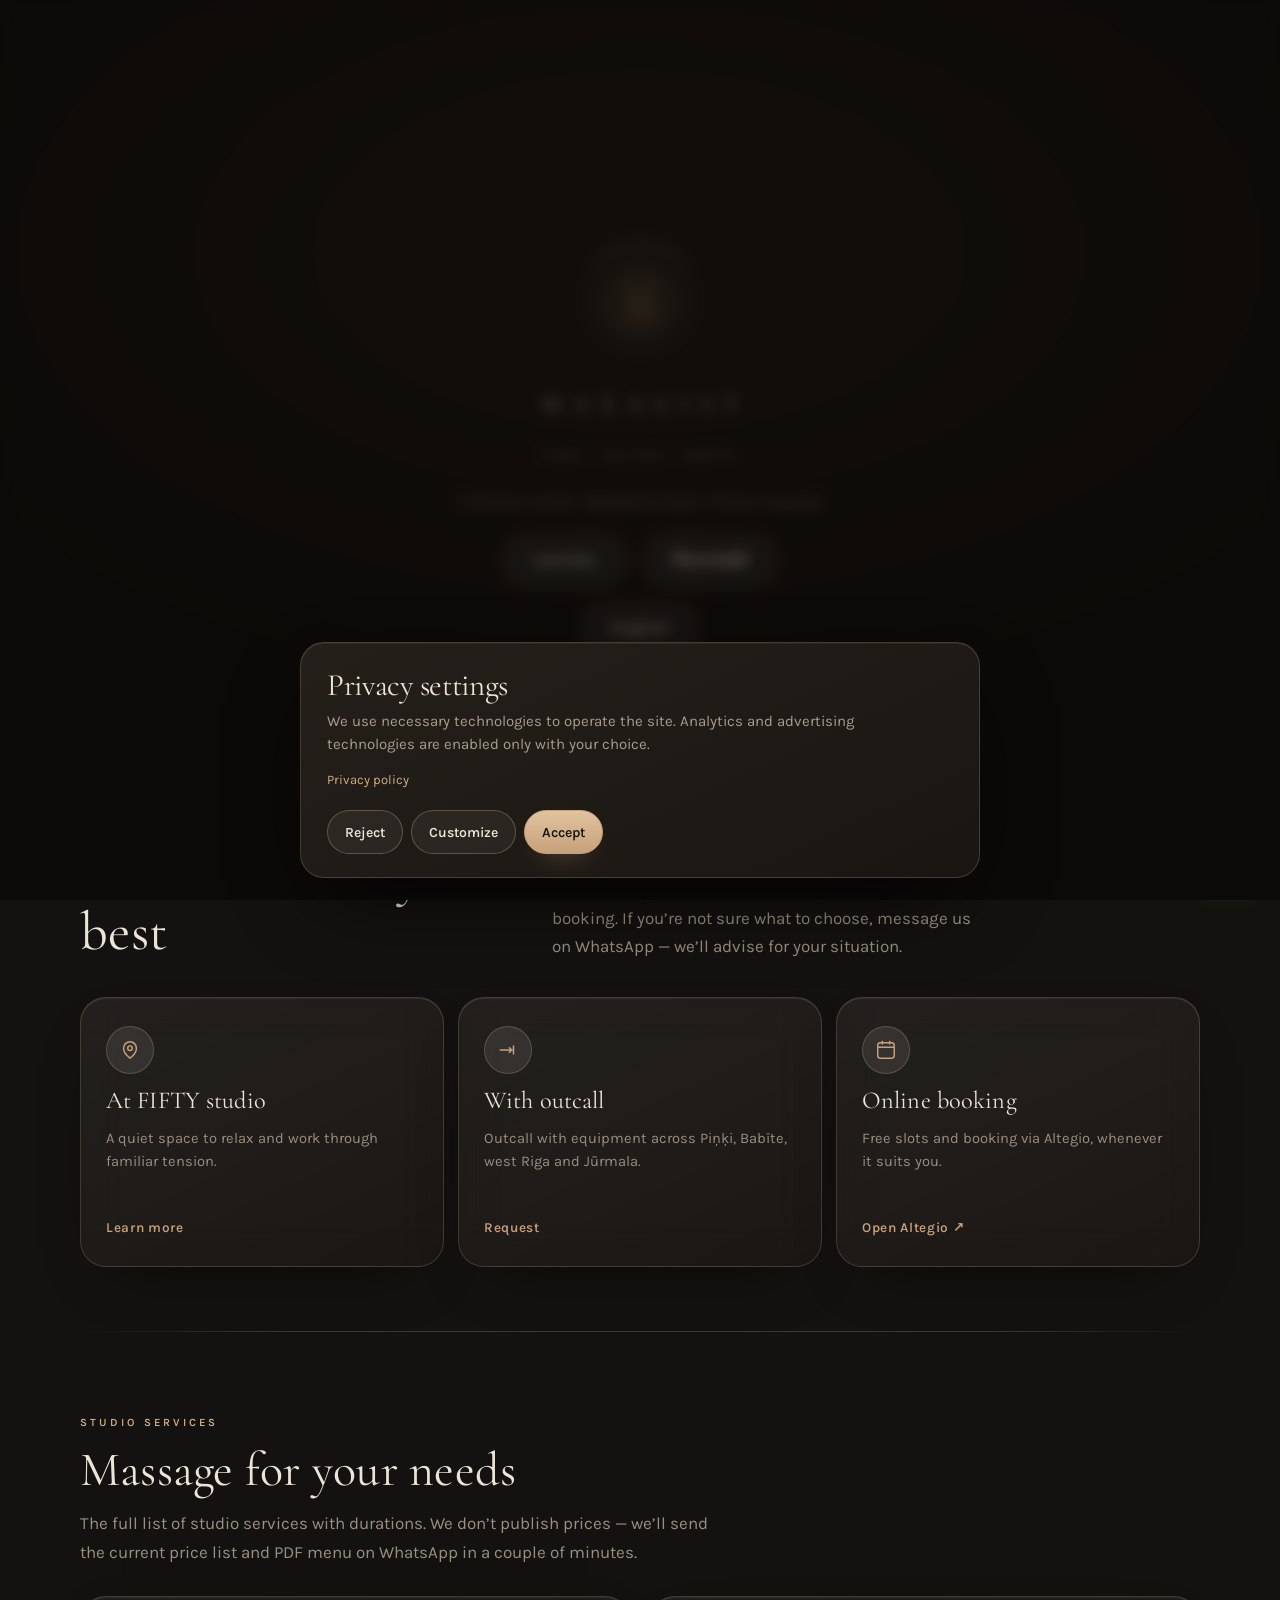
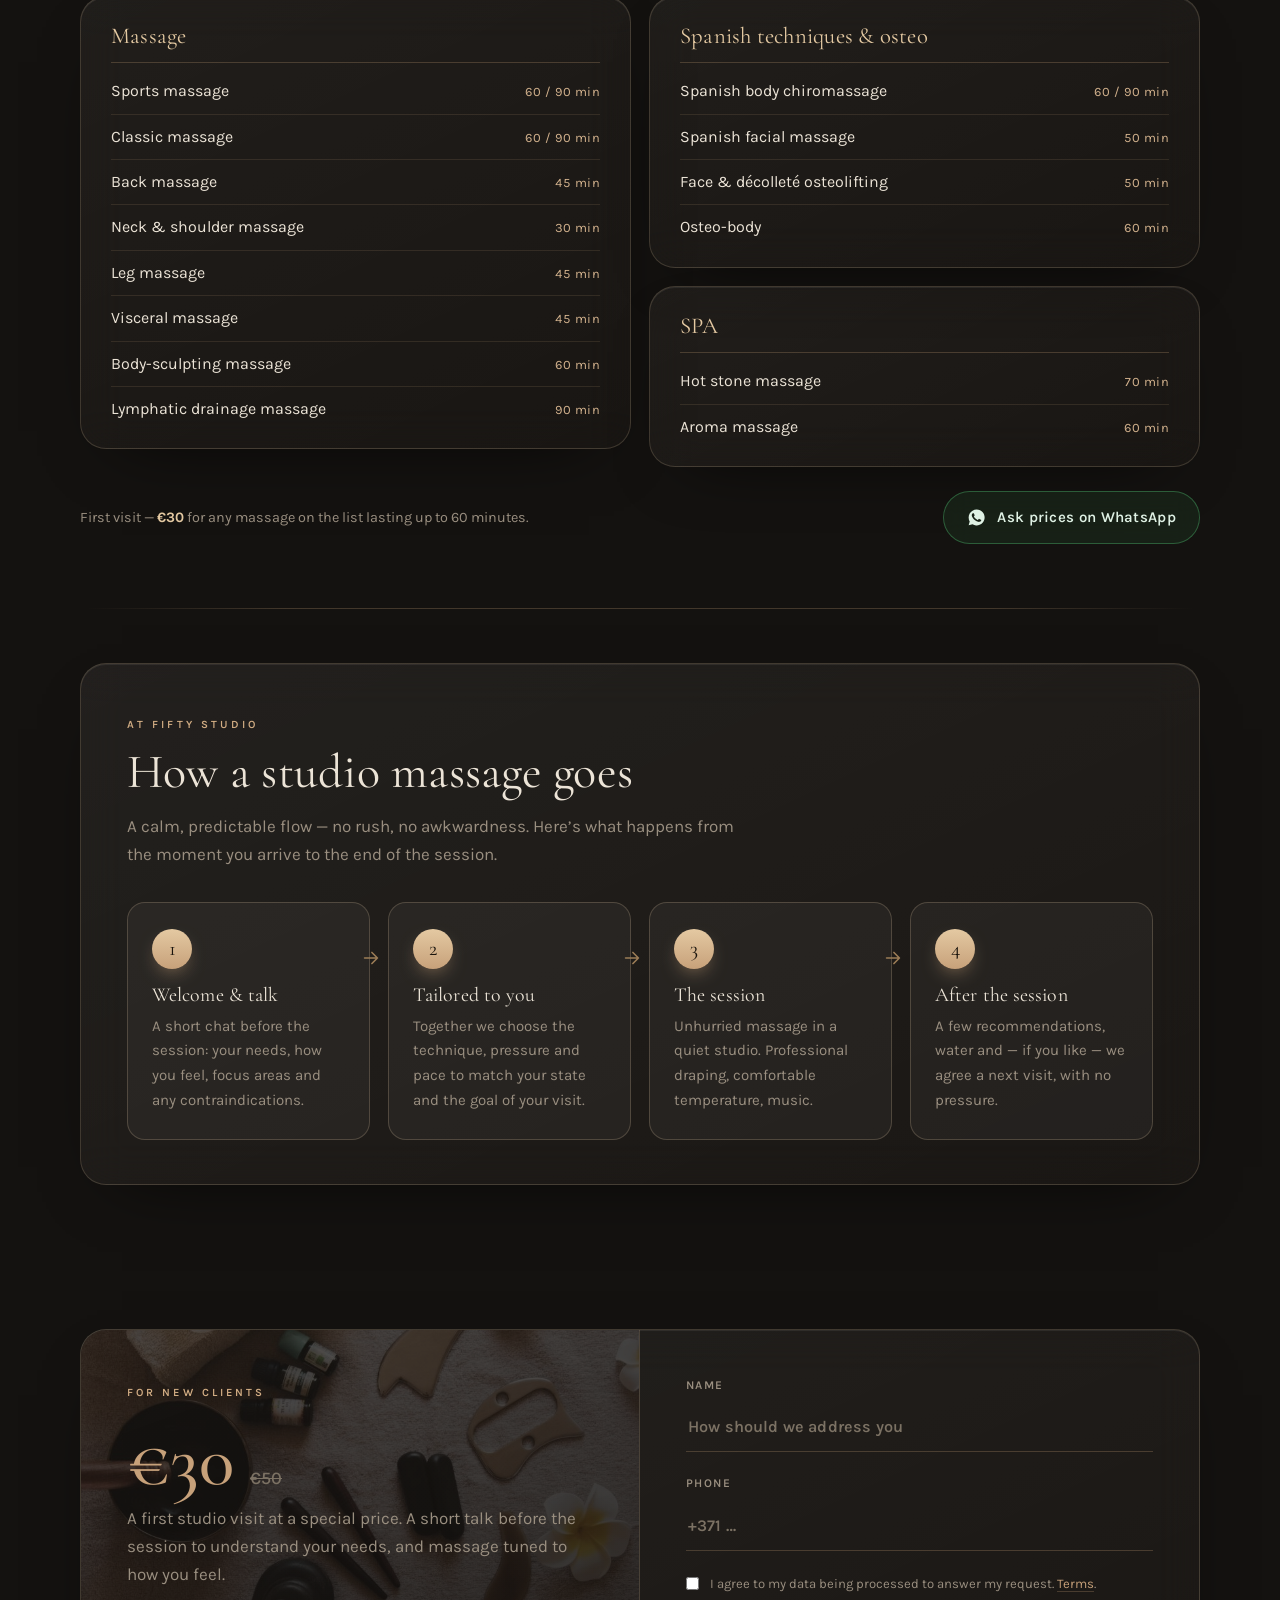
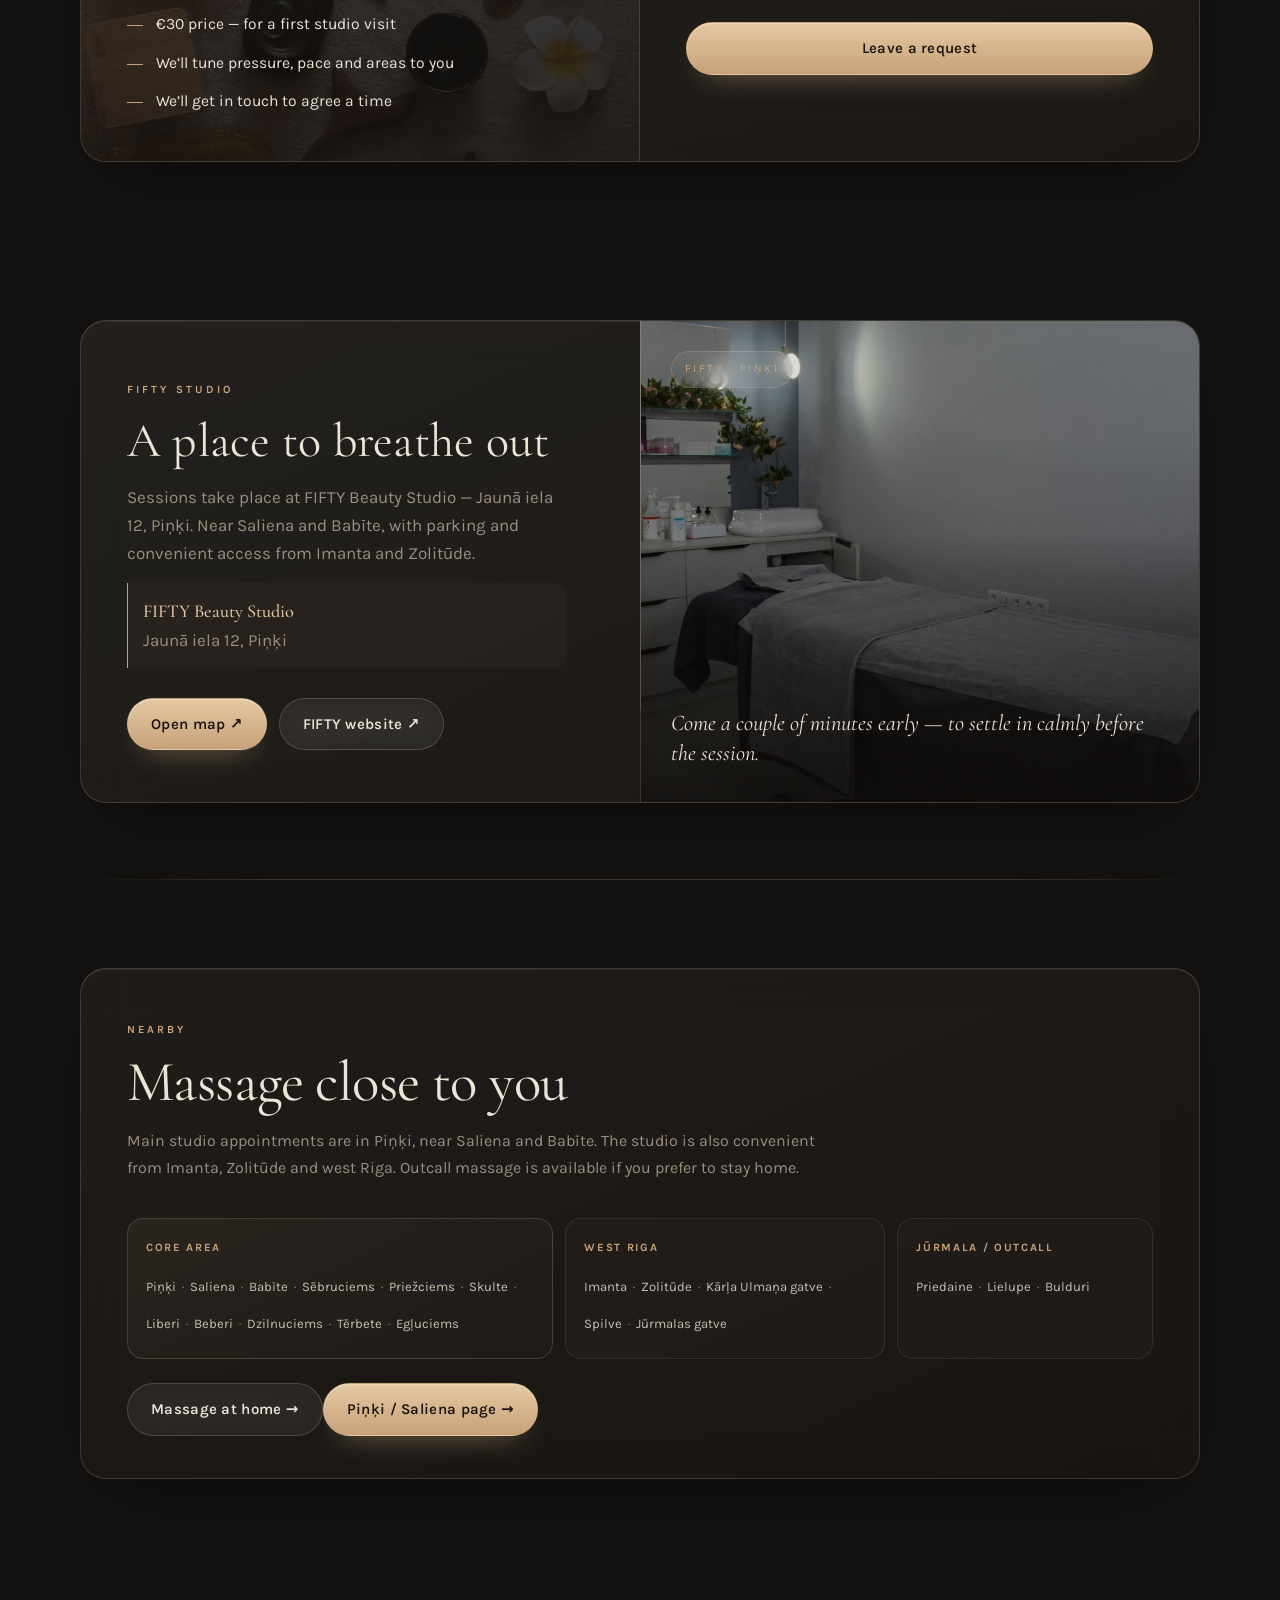
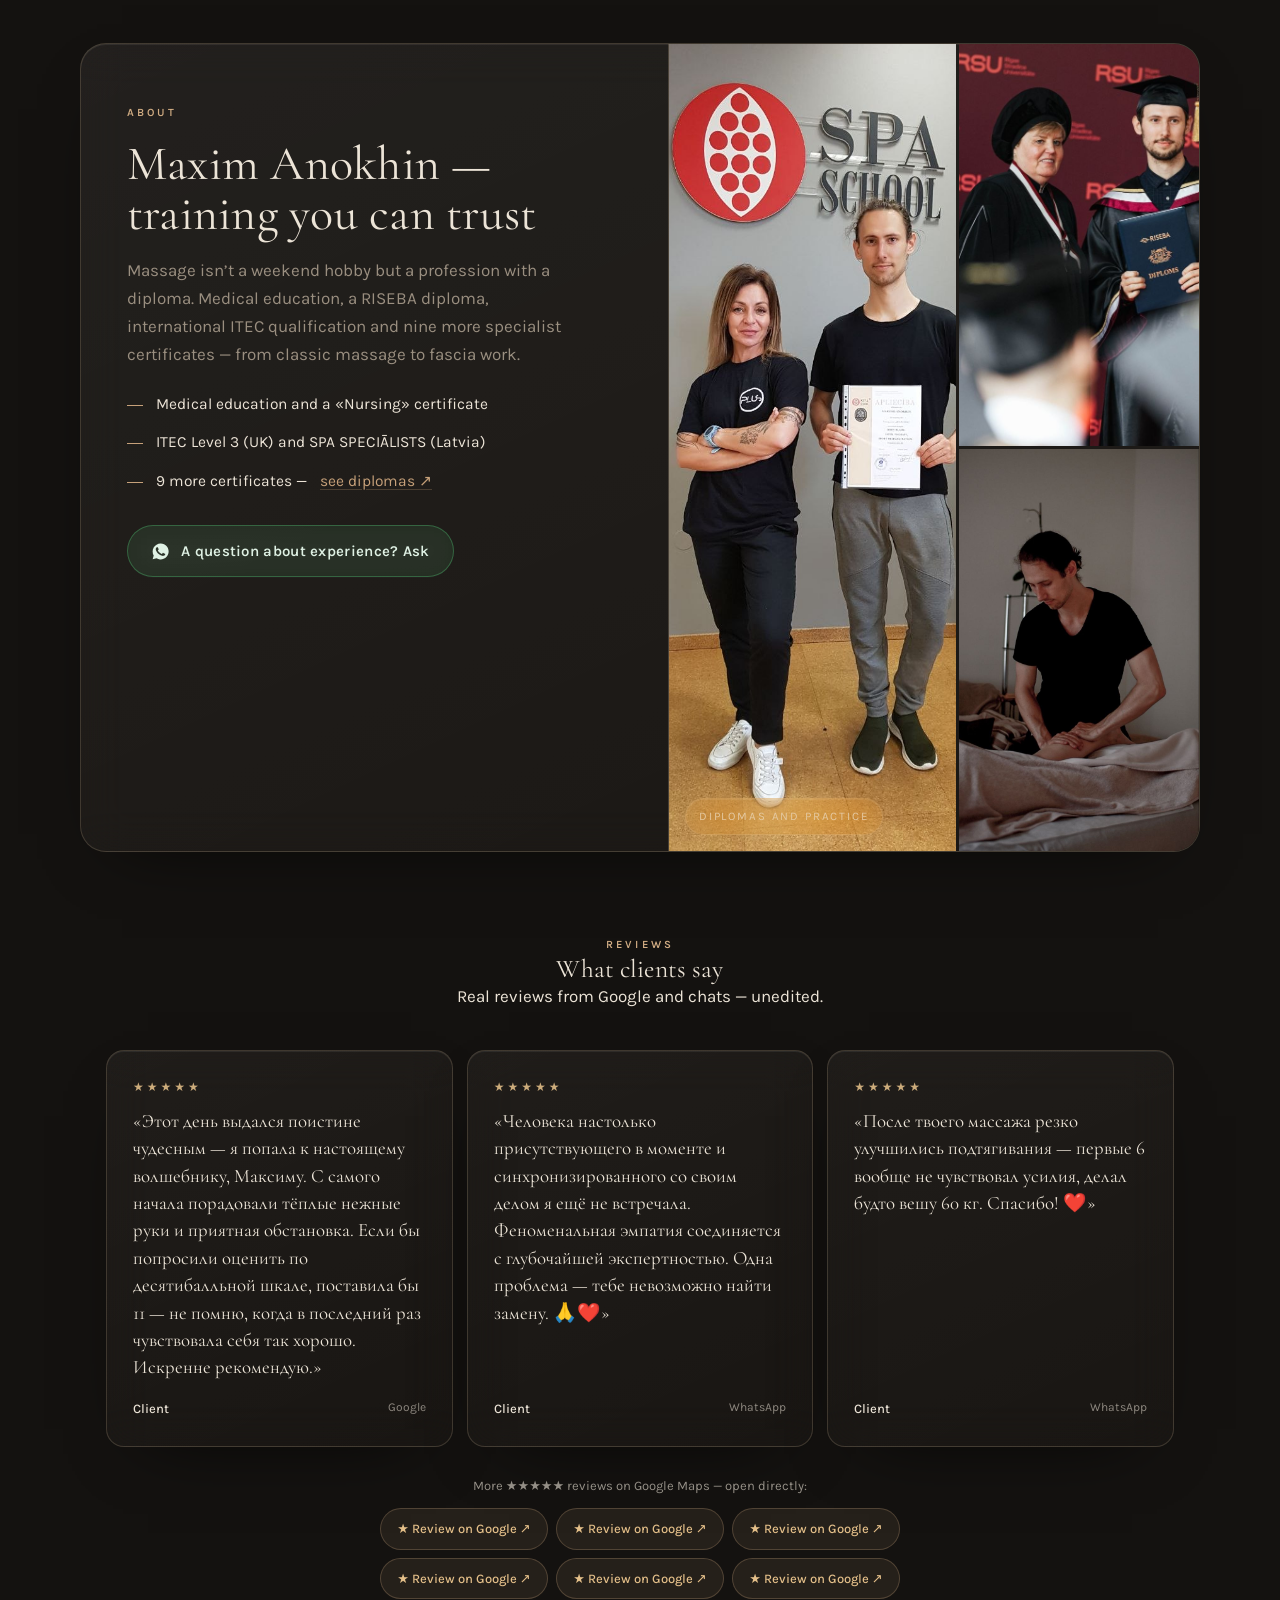
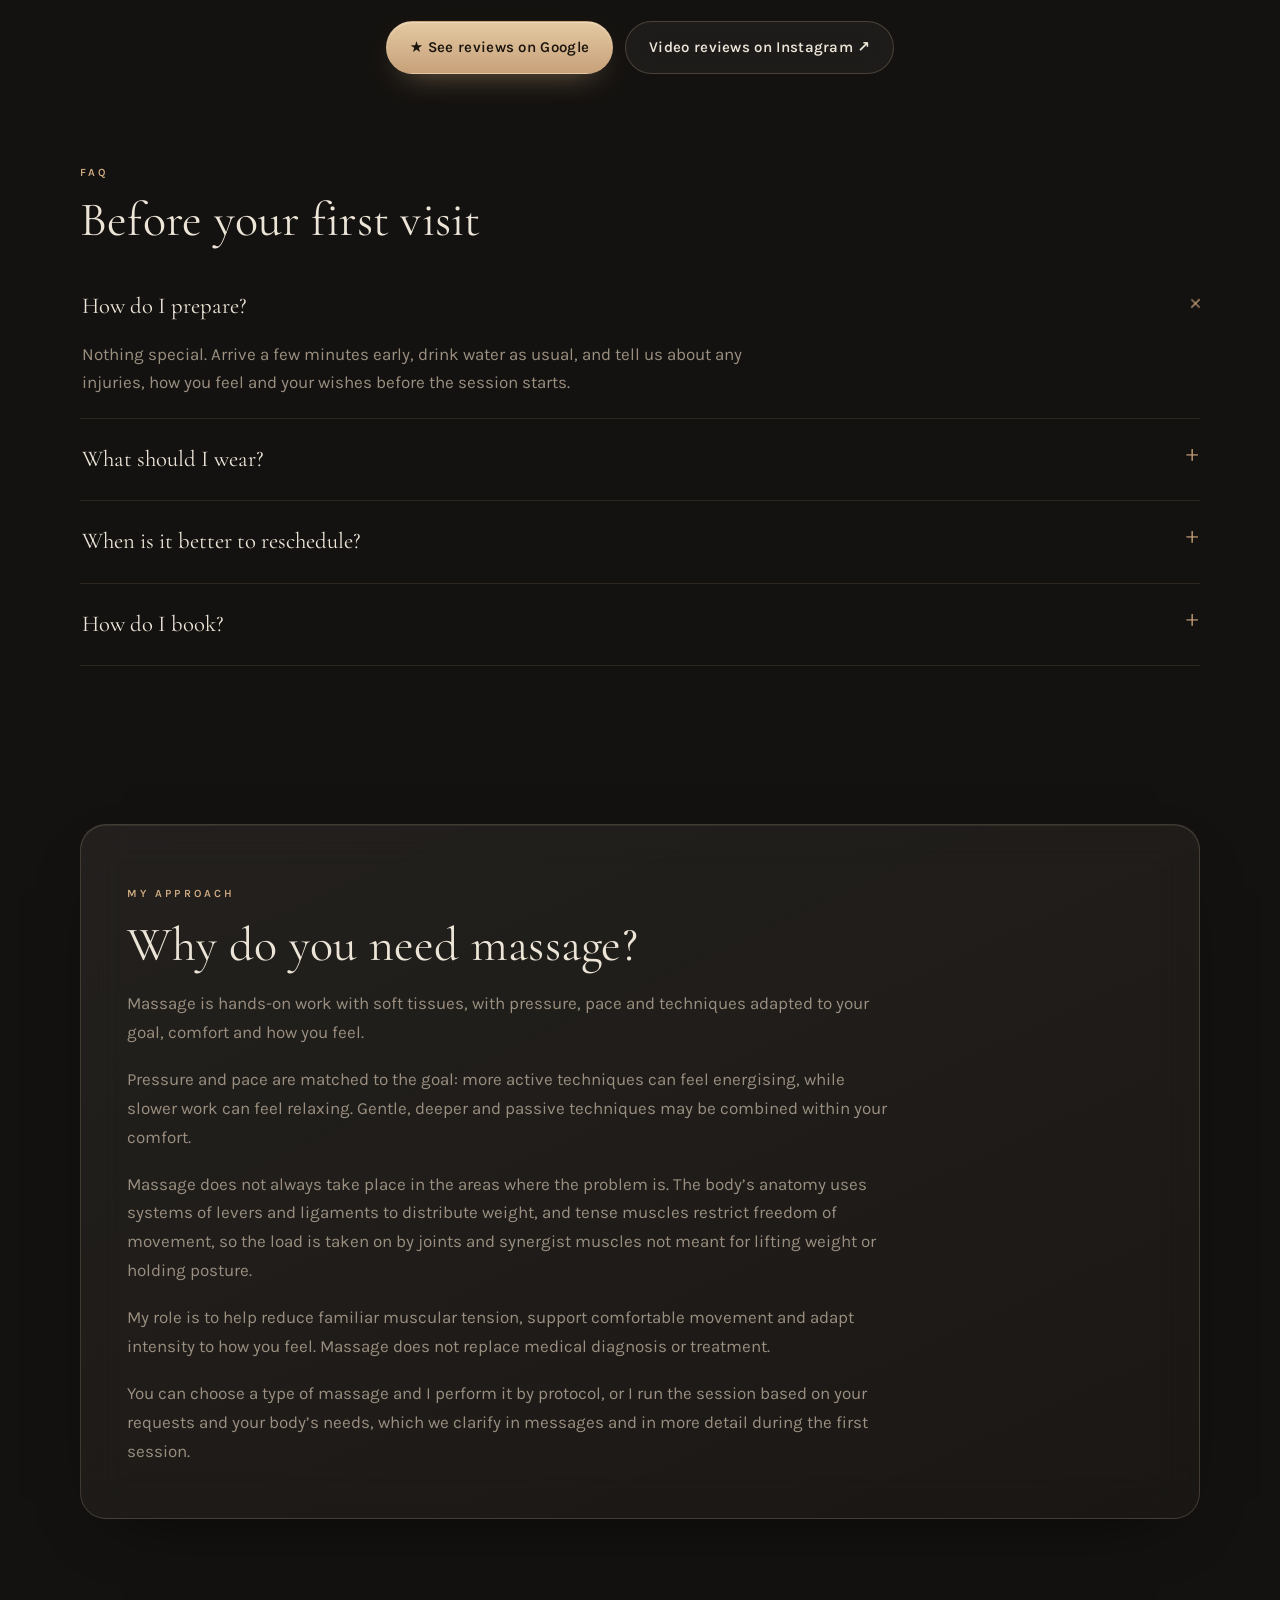
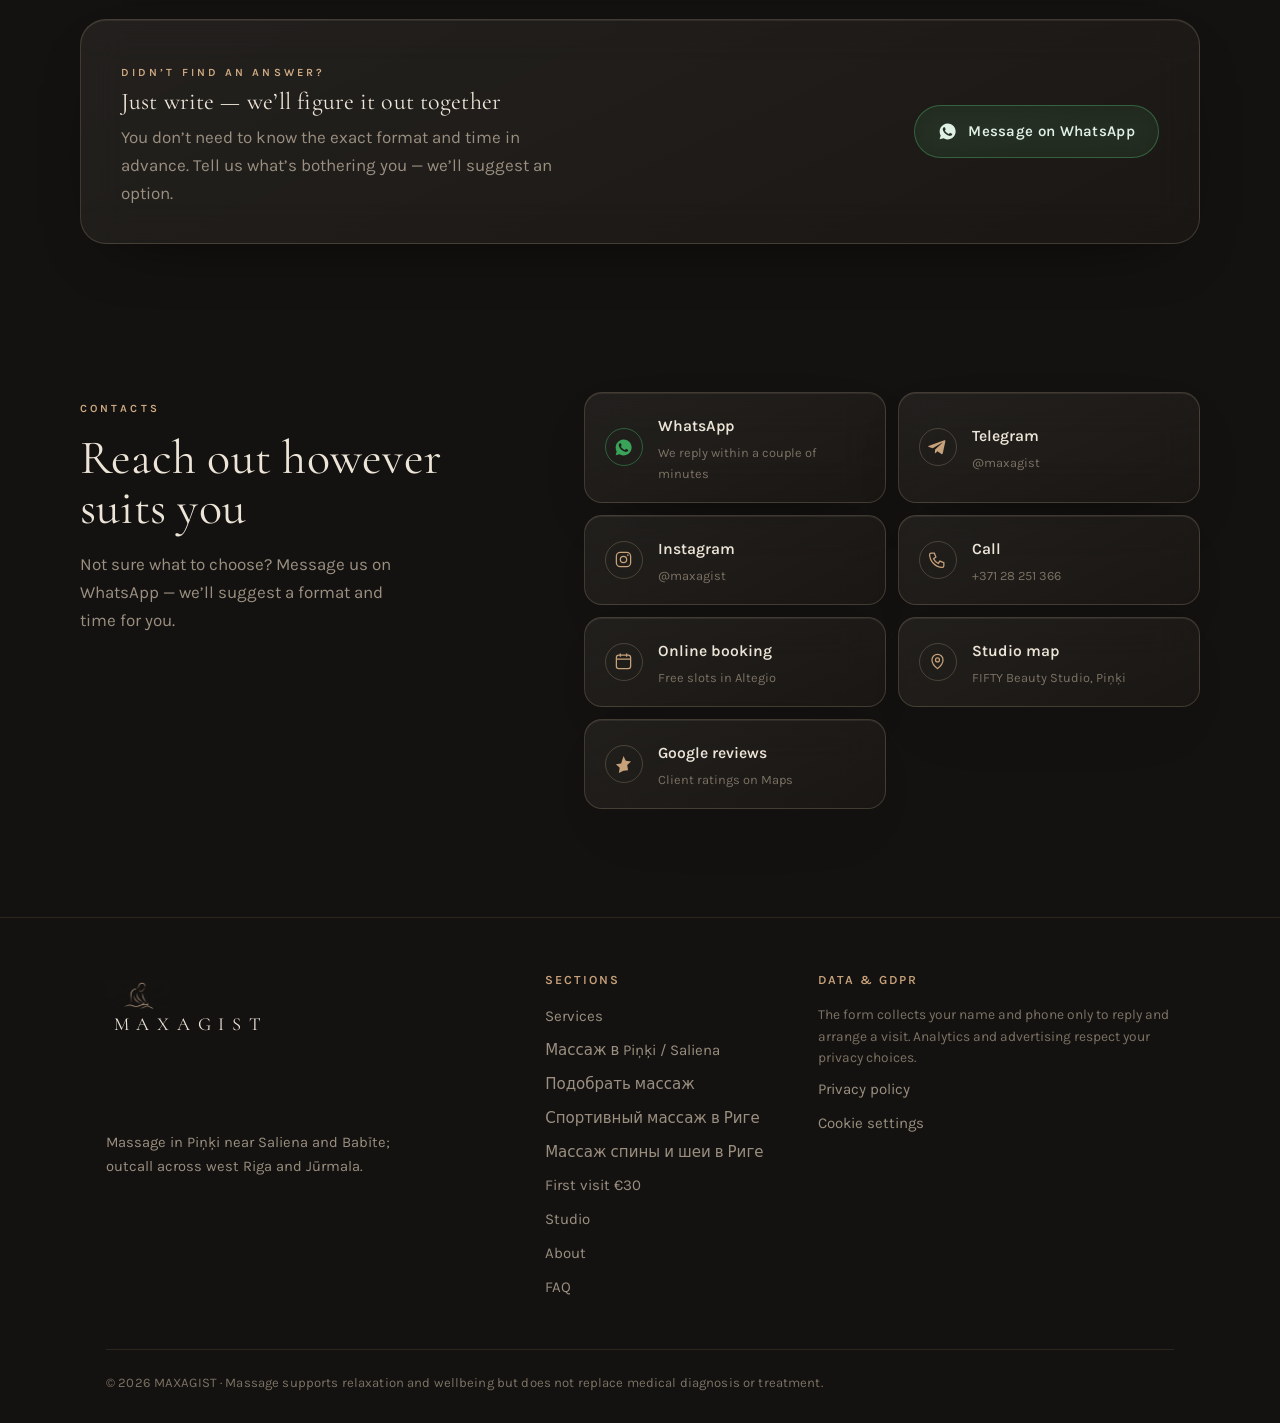
==== commit db798970: "Extract Piņķi/Saliena landing + consent mode + attribution from uploaded zip The Aug 19 zip was uplo" ====
--- a/index.html
+++ b/index.html
@@ -1,42 +1,11 @@
 <!doctype html>
-<html lang="ru" data-i18n-page>
+<html lang="ru">
 <head>
 <meta charset="utf-8">
-<script src="lang.js"></script>
-<!-- Google tag (gtag.js) — GA4 + Google Ads + Consent Mode v2 -->
-<script>
-  window.dataLayer = window.dataLayer || [];
-  function gtag(){dataLayer.push(arguments);}
-  /* Consent Mode v2. До выбора пользователя реклама и аналитика запрещены —
-     этого требует Google для трафика из ЕЭЗ. Интерфейс выбора — consent.js,
-     он присылает consent update. Хранилище: mx_consent_v2 {analytics, ads}. */
-  (function () {
-    var a = 'denied', d = 'denied';
-    try {
-      var c = JSON.parse(localStorage.getItem('mx_consent_v2') || 'null');
-      if (!c && localStorage.getItem('mx_consent') === 'all') c = { analytics: true, ads: true };
-      if (c) { a = c.analytics ? 'granted' : 'denied'; d = c.ads ? 'granted' : 'denied'; }
-    } catch (e) {}
-    gtag('consent', 'default', {
-      ad_storage: d, ad_user_data: d, ad_personalization: d, analytics_storage: a,
-      functionality_storage: 'granted', security_storage: 'granted', wait_for_update: 500
-    });
-  })();
-  gtag('js', new Date());
-  gtag('config', 'G-D7B249WJS0');
-  gtag('config', 'AW-18386499497');
-</script>
-<script async src="https://www.googletagmanager.com/gtag/js?id=G-D7B249WJS0"></script>
-<!-- Meta Pixel Code -->
-<script>
-!function(f,b,e,v,n,t,s){if(f.fbq)return;n=f.fbq=function(){n.callMethod?n.callMethod.apply(n,arguments):n.queue.push(arguments)};if(!f._fbq)f._fbq=n;n.push=n;n.loaded=!0;n.version='2.0';n.queue=[];t=b.createElement(e);t.async=!0;t.src=v;s=b.getElementsByTagName(e)[0];s.parentNode.insertBefore(t,s)}(window,document,'script','https://connect.facebook.net/en_US/fbevents.js');
-try{ var __c=JSON.parse(localStorage.getItem('mx_consent_v2')||'null');
-  if(!__c && localStorage.getItem('mx_consent')==='all') __c={ads:true};
-  if(!(__c&&__c.ads)) fbq('consent','revoke'); }catch(e){ fbq('consent','revoke'); }
-fbq('init','1383733323705616');
-fbq('track','PageView');
-</script>
-<!-- End Meta Pixel Code -->
+  <script>(function(){try{var l=new URLSearchParams(location.search).get('lang');if(/^(ru|lv|en)$/.test(l||''))document.documentElement.classList.add('lang-direct')}catch(_e){}})();</script>
+  <style>html.lang-direct #preload{display:none!important}</style>
+<script src="consent.js"></script>
+<script>try{if(localStorage.getItem('lang'))document.documentElement.classList.add('lang-set');}catch(e){}</script>
 <meta name="viewport" content="width=device-width,initial-scale=1,viewport-fit=cover">
 <meta name="theme-color" content="#141210">
 <meta name="mobile-web-app-capable" content="yes">
@@ -45,23 +14,23 @@
 <link rel="icon" href="/icon-192.png" sizes="192x192" type="image/png">
 <link rel="apple-touch-icon" href="/apple-touch-icon.png">
 <link rel="mask-icon" href="/favicon.svg" color="#c7a17a">
-<title>Массаж в Piņķi и Saliena — студия FIFTY и выезд · первый визит €30</title>
-<meta name="description" content="Массаж в Piņķi, Saliena и Babīte: классический, спортивный, антицеллюлитный, массаж спины и шеи. Приём в FIFTY Beauty Studio, Jaunā iela 12 — без поездки в центр Риги. Выезд по западной Риге и Юрмале. Первый визит €30 вместо €50.">
-<meta name="keywords" content="массаж Пиньки, masāža Piņķi, massage Piņķi, массаж Салиена, masāža Saliena, масаж Бабите, masāža Babīte, массаж Иманта, masāža Imanta, массаж Золитуде, masāža Zolitūde, массаж Юрмала, masāža Jūrmalā, массаж на дом, выезд массажиста, антицеллюлитный массаж, спортивный массаж, массаж спины и шеи, лимфодренажный массаж, massage near me, masāža netālu">
+<title>Массаж в Piņķi и Saliena — MAXAGIST | Первый визит €30</title>
+<meta name="description" content="Массаж в Piņķi рядом с Saliena и Babīte. Спортивный, классический, массаж спины и другие техники. Первый визит в студии €30.">
+<meta name="keywords" content="массаж Piņķi, массаж Saliena, массаж Babīte, masāža Piņķos, massage Pinki, массаж Imanta, спортивный массаж, массаж спины, выездной массаж">
 <meta name="robots" content="index,follow,max-image-preview:large">
 <meta name="author" content="MAXAGIST · Максим Анохин">
 <link rel="canonical" href="https://maxagist.com/">
-<meta property="og:title" content="Массаж в Piņķi и Saliena — первый визит €30">
-<meta property="og:description" content="FIFTY Beauty Studio, Jaunā iela 12, Piņķi — рядом Saliena и Babīte, без поездки в центр. Выезд по западной Риге и Юрмале. Первый визит €30 вместо €50.">
+<meta property="og:title" content="Массаж в Piņķi / Saliena — MAXAGIST">
+<meta property="og:description" content="Первый визит €30. FIFTY Beauty Studio, Jaunā iela 12, Piņķi — рядом с Saliena и Babīte.">
 <meta property="og:type" content="website">
 <meta property="og:url" content="https://maxagist.com/">
 <meta property="og:site_name" content="MAXAGIST">
 <meta property="og:locale" content="ru_LV">
 <meta property="og:image" content="https://maxagist.com/photos/massage-back.jpg">
-<meta property="og:image:alt" content="Массаж в студии FIFTY, Рига">
+<meta property="og:image:alt" content="Массаж в FIFTY Beauty Studio, Piņķi">
 <meta name="twitter:card" content="summary_large_image">
-<meta name="twitter:title" content="Массаж в Piņķi и Saliena — MAXAGIST">
-<meta name="twitter:description" content="Студия FIFTY, Jaunā iela 12, Piņķi. Выезд по западной Риге и Юрмале. Первый визит €30 вместо €50.">
+<meta name="twitter:title" content="Массаж в Piņķi / Saliena — MAXAGIST">
+<meta name="twitter:description" content="Первый визит €30. FIFTY Beauty Studio в Piņķi, рядом с Saliena и Babīte.">
 <meta name="twitter:image" content="https://maxagist.com/photos/massage-back.jpg">
 <link rel="preconnect" href="https://fonts.googleapis.com">
 <link rel="preconnect" href="https://fonts.gstatic.com" crossorigin>
@@ -73,7 +42,7 @@
   "@type": "MassageTherapy",
   "@id": "https://maxagist.com/#business",
   "name": "MAXAGIST",
-  "description": "Массаж в Piņķi, Saliena и Babīte: приём в FIFTY Beauty Studio (Jaunā iela 12) и выезд на дом по западной Риге и Юрмале. Первый визит — €30.",
+  "description": "Массаж в Piņķi рядом с Saliena и Babīte. Студия FIFTY и выезд по западной Риге и Юрмале. Первый визит — €30.",
   "url": "https://maxagist.com/",
   "telephone": "+37128251366",
   "image": "https://maxagist.com/photos/massage-back.jpg",
@@ -84,16 +53,9 @@
     { "@type": "Place", "name": "Piņķi" },
     { "@type": "Place", "name": "Saliena" },
     { "@type": "Place", "name": "Babīte" },
-    { "@type": "Place", "name": "Sēbruciems" },
-    { "@type": "Place", "name": "Dzilnuciems" },
-    { "@type": "Place", "name": "Imanta" },
-    { "@type": "Place", "name": "Zolitūde" },
-    { "@type": "Place", "name": "Spilve" },
-    { "@type": "Place", "name": "Priedaine" },
-    { "@type": "Place", "name": "Lielupe" },
-    { "@type": "Place", "name": "Bulduri" },
-    { "@type": "City", "name": "Jūrmala" },
-    { "@type": "City", "name": "Rīga" }
+    { "@type": "AdministrativeArea", "name": "Mārupes novads" },
+    { "@type": "City", "name": "Rīga" },
+    { "@type": "City", "name": "Jūrmala" }
   ],
   "address": {
     "@type": "PostalAddress",
@@ -120,20 +82,6 @@
     "price": "30",
     "priceCurrency": "EUR",
     "description": "Первый визит в студию FIFTY по специальной цене €30 (обычно €50)."
-  },
-  "hasOfferCatalog": {
-    "@type": "OfferCatalog",
-    "name": "Массаж в Риге",
-    "itemListElement": [
-      { "@type": "Offer", "itemOffered": { "@type": "Service", "name": "Классический массаж" } },
-      { "@type": "Offer", "itemOffered": { "@type": "Service", "name": "Спортивный массаж" } },
-      { "@type": "Offer", "itemOffered": { "@type": "Service", "name": "Антицеллюлитный массаж" } },
-      { "@type": "Offer", "itemOffered": { "@type": "Service", "name": "Лимфодренажный массаж" } },
-      { "@type": "Offer", "itemOffered": { "@type": "Service", "name": "Массаж спины и шейно-воротниковой зоны" } },
-      { "@type": "Offer", "itemOffered": { "@type": "Service", "name": "Испанский хиромассаж тела и лица" } },
-      { "@type": "Offer", "itemOffered": { "@type": "Service", "name": "Массаж с выездом на дом, в отель или офис" } },
-      { "@type": "Offer", "itemOffered": { "@type": "Service", "name": "Массаж в Piņķi, Saliena и Babīte" } }
-    ]
   }
 }
 </script>
@@ -156,16 +104,6 @@
       "@type": "Question",
       "name": "Как записаться на массаж в Риге?",
       "acceptedAnswer": { "@type": "Answer", "text": "Быстрее всего — написать в WhatsApp или Telegram. Можно выбрать слот самому через онлайн-запись Altegio." }
-    },
-    {
-      "@type": "Question",
-      "name": "Сколько стоит массаж в Риге?",
-      "acceptedAnswer": { "@type": "Answer", "text": "Первый визит в студию — €30 вместо €50 на любой массаж длительностью до 60 минут включительно. Полный прайс и PDF-меню присылаем в WhatsApp за пару минут." }
-    },
-    {
-      "@type": "Question",
-      "name": "Делаете антицеллюлитный массаж?",
-      "acceptedAnswer": { "@type": "Answer", "text": "Да. Антицеллюлитный массаж — курсовая работа с зонами бёдер, ягодиц и живота: разгон застоя, тонус кожи и лимфодренаж. Длительность 60 или 90 минут, доступен в студии и с выездом." }
     }
   ]
 }
@@ -177,12 +115,29 @@
 </script>
 <script src="tracker.js" defer></script>
 <script src="content.js" defer></script>
-<script src="consent.js" defer></script>
 </head>
-<body id="top">
+<body id="top" class="home-page">
 <div class="bg-base"></div>
 <div class="bg-glow"><i></i><i></i><i></i></div>
 <div class="bg-grain"></div>
+
+<!-- PRELOADER / LANGUAGE GATE -->
+<div class="preload" id="preload">
+  <div class="preload-in">
+    <div class="logo-wrap">
+      <span class="ring"></span>
+      <img src="photos/logo.png" alt="MAXAGIST">
+    </div>
+    <span class="wm">MAXAGIST</span>
+    <span class="tagline">Piņķi · Saliena · Babīte</span>
+    <p class="choose">Izvēlieties valodu · Выберите язык · Choose language</p>
+    <div class="langs">
+      <button type="button" data-lang="lv">Latviešu</button>
+      <button type="button" data-lang="ru">Русский</button>
+      <button type="button" data-lang="en">English</button>
+    </div>
+  </div>
+</div>
 
 <header class="top">
   <div class="wrap top-in">
@@ -190,7 +145,6 @@
     <nav class="nav" id="nav">
       <a href="#services" data-i18n="nav.services">Услуги</a>
       <a href="vyezd.html" data-i18n="nav.outcall">Выезд</a>
-      <a href="#prices" data-i18n="nav.prices">Цены</a>
       <a href="#offer" data-i18n="nav.first">Первый визит</a>
       <a href="#studio" data-i18n="nav.studio">Студия</a>
       <a href="#about" data-i18n="nav.about">О специалисте</a>
@@ -218,74 +172,25 @@
 <section class="hero wrap">
   <div class="hero-in">
     <div>
-      <span class="eyebrow rise" data-i18n="hero.eyebrow" data-edit="hero.eyebrow">FIFTY Beauty Studio · Jaunā iela 12, Piņķi</span>
-      <h1 class="rise d1" data-i18n="hero.h1" data-edit="hero.h1">Массаж в Piņķi / Saliena</h1>
-      <p class="hero-offer rise d1" data-i18n-html="hero.offer" data-edit="hero.offer" data-edit-html>Первый визит — <span class="price">€30</span><span class="old">вместо €50</span></p>
-      <p class="lead rise d2" data-i18n="hero.lead" data-edit="hero.lead">Приём в FIFTY Beauty Studio рядом с Saliena и Babīte. Медицинская база, индивидуальный подбор техники и спокойный подход без спешки.</p>
-      <p class="hero-svc rise d2" data-i18n="hero.services">Спортивный • классический • спина и шея • расслабляющий • лимфодренажный</p>
+      <span class="eyebrow rise" data-i18n="hero.eyebrow" data-edit="hero.local.eyebrow">Piņķi · Saliena · Babīte</span>
+      <h1 class="rise d1" data-i18n="hero.h1" data-edit="hero.local.h1">Массаж в Piņķi / Saliena</h1>
+      <div class="hero-offer rise d1" data-i18n-html="hero.offer">Первый визит — <span class="price">€30</span> <span class="old">вместо €50</span></div>
+      <p class="lead rise d2" data-i18n="hero.lead" data-edit="hero.local.lead">Приём в FIFTY Beauty Studio рядом с Saliena и Babīte. Медицинская база, индивидуальный подбор техники и спокойный подход без спешки.</p>
       <div class="hero-cta rise d2">
-        <a class="btn btn-wa" id="wa-hero" href="#" target="_blank" rel="noopener">
+        <a class="btn btn-wa" id="wa-hero" data-track="whatsapp:hero" href="#" target="_blank" rel="noopener">
           <svg viewBox="0 0 24 24" fill="currentColor"><path d="M12 2a10 10 0 0 0-8.6 15l-1.3 4.8 4.9-1.3A10 10 0 1 0 12 2Zm5.7 14.1c-.2.7-1.4 1.3-2 1.4-.5.1-1.1.1-1.8-.1-.4-.1-1-.3-1.7-.6-3-1.3-4.9-4.3-5-4.5-.2-.2-1.2-1.6-1.2-3s.7-2.1 1-2.4c.2-.3.5-.3.7-.3h.5c.2 0 .4 0 .6.5l.8 2c.1.2.1.4 0 .5l-.4.5-.3.3c-.2.2-.3.4-.1.7.2.3.9 1.4 1.9 2.3 1.3 1.1 2.3 1.5 2.6 1.6.3.1.5.1.7-.1l.9-1c.2-.2.4-.2.6-.1l2 .9c.2.1.4.2.4.3.1.2.1.7-.1 1.1Z"/></svg>
           <span data-i18n="hero.wa">Записаться в WhatsApp</span></a>
         <a class="btn btn-line" href="#formats" data-i18n="hero.book">Посмотреть форматы</a>
       </div>
-      <p class="hero-geo rise d3" data-i18n="hero.geo">Piņķi · Saliena · Babīte · Imanta · удобно добираться из западной Риги</p>
+      <p class="hero-trust rise d3" data-i18n-html="hero.trust">Спортивный • классический • спина и шея • расслабляющий • лимфодренажный</p>
+      <p class="hero-geo rise d3" data-i18n="hero.geo">Piņķi · Saliena · Babīte · Imanta · удобно из западной Риги</p>
     </div>
     <div class="hero-art">
       <div class="frame glass">
-        <img src="photos/massage-back.jpg" alt="Массаж спины в студии FIFTY Beauty Studio, Piņķi" width="720" height="900" loading="eager" fetchpriority="high">
-        <span class="badge glass"><span class="dot"></span><span data-i18n="hero.badge">Онлайн · отвечаю сейчас</span></span>
-      </div>
-    </div>
-  </div>
-</section>
-
-<div class="thread"><i></i></div>
-
-<!-- PROBLEM PICKER -->
-<section id="problem" class="picker wrap">
-  <div class="pick-intro">
-    <span class="eyebrow" data-i18n="pick.eyebrow">Начните отсюда</span>
-    <h2 data-i18n="pick.h">Что вас беспокоит?</h2>
-    <p data-i18n="pick.p">Выбирать услугу самому не нужно. Нажмите, что ближе, — открою WhatsApp с готовым сообщением, задам пару вопросов и подберу массаж, длительность и формат.</p>
-  </div>
-  <div class="pick-grid">
-    <a class="pick glass" href="#" target="_blank" rel="noopener" data-wa-key="p.back" data-track="problem:back">
-      <h3 data-i18n="pick.back.h">Спина и шея после ноутбука</h3>
-      <p data-i18n="pick.back.p">Зажатость, «каменные» плечи, тяжесть в пояснице после сидячей работы.</p>
-      <span class="pick-tags" data-i18n="pick.back.t">классический · шейно-воротниковая зона</span>
-      <span class="go" data-i18n="pick.go">Подобрать в WhatsApp</span>
-    </a>
-    <a class="pick glass" href="#" target="_blank" rel="noopener" data-wa-key="p.cellulite" data-track="problem:cellulite">
-      <h3 data-i18n="pick.cellulite.h">Целлюлит и тонус кожи</h3>
-      <p data-i18n="pick.cellulite.p">Бёдра, ягодицы, живот: разгоняем застой, работаем с рельефом и упругостью кожи.</p>
-      <span class="pick-tags" data-i18n="pick.cellulite.t">антицеллюлитный · скульптурирующий</span>
-      <span class="go" data-i18n="pick.go">Подобрать в WhatsApp</span>
-    </a>
-    <a class="pick glass" href="#" target="_blank" rel="noopener" data-wa-key="p.sport" data-track="problem:sport">
-      <h3 data-i18n="pick.sport.h">Восстановление после нагрузок</h3>
-      <p data-i18n="pick.sport.p">Забитые мышцы после тренировок, крепатура, скованность и потеря подвижности.</p>
-      <span class="pick-tags" data-i18n="pick.sport.t">спортивный · глубокая проработка</span>
-      <span class="go" data-i18n="pick.go">Подобрать в WhatsApp</span>
-    </a>
-    <a class="pick glass" href="#" target="_blank" rel="noopener" data-wa-key="p.stress" data-track="problem:stress">
-      <h3 data-i18n="pick.stress.h">Стресс и плохой сон</h3>
-      <p data-i18n="pick.stress.p">Не отпускает напряжение, тяжело переключиться и уснуть.</p>
-      <span class="pick-tags" data-i18n="pick.stress.t">аромамассаж · расслабляющий</span>
-      <span class="go" data-i18n="pick.go">Подобрать в WhatsApp</span>
-    </a>
-    <a class="pick glass" href="#" target="_blank" rel="noopener" data-wa-key="p.legs" data-track="problem:legs">
-      <h3 data-i18n="pick.legs.h">Отёки и тяжесть в ногах</h3>
-      <p data-i18n="pick.legs.p">Усталость и ощущение «налитых» ног к вечеру, отёчность.</p>
-      <span class="pick-tags" data-i18n="pick.legs.t">лимфодренажный · массаж ног</span>
-      <span class="go" data-i18n="pick.go">Подобрать в WhatsApp</span>
-    </a>
-    <a class="pick glass" href="#" target="_blank" rel="noopener" data-wa-key="p.other" data-track="problem:other">
-      <h3 data-i18n="pick.other.h">Просто хочу расслабиться</h3>
-      <p data-i18n="pick.other.p">Без конкретной жалобы — час тишины, тепла и спокойной работы с телом.</p>
-      <span class="pick-tags" data-i18n="pick.other.t">хиромассаж · SPA · hot stone</span>
-      <span class="go" data-i18n="pick.go">Подобрать в WhatsApp</span>
-    </a>
+        <img src="photos/massage-back.jpg" alt="Массаж спины в студии FIFTY" loading="eager">
+        <span class="badge glass"><span class="dot"></span><span data-i18n="hero.badge">Онлайн · отвечаем сейчас</span></span>
+      </div>
+    </div>
   </div>
 </section>
 
@@ -307,7 +212,7 @@
     <a class="fmt glass" href="vyezd.html">
       <span class="fmt-ic"><svg viewBox="0 0 24 24" fill="none" stroke="currentColor" stroke-width="1.6"><path d="M3 12h13l-3-3m3 3-3 3M18 7v10"/></svg></span>
       <h3 data-i18n="fmt.outcall.h">С выездом</h3>
-      <p data-i18n="fmt.outcall.p">Приедем с оборудованием домой, в отель или офис по Риге и рядом.</p>
+      <p data-i18n="fmt.outcall.p">Выезд с оборудованием по Piņķi, Babīte, западной Риге и Юрмале.</p>
       <span class="go" data-i18n="fmt.outcall.go">Запросить</span>
     </a>
     <a class="fmt glass" href="https://n1022981.alteg.io" target="_blank" rel="noopener">
@@ -326,7 +231,7 @@
   <div class="svc-intro">
     <span class="eyebrow" data-i18n="svc.eyebrow">Услуги студии</span>
     <h2 data-i18n="svc.title">Массаж под ваш запрос</h2>
-    <p data-i18n="svc.intro" data-edit="svc.intro">Полный список услуг с длительностью. Не уверены, что нужно именно вам, — не выбирайте: напишите, что беспокоит, и я подберу технику сам.</p>
+    <p data-i18n="svc.intro" data-edit="svc.intro">Полный список услуг студии с длительностью. Цены не публикуем — актуальный прайс и PDF-меню пришлём в WhatsApp за пару минут.</p>
   </div>
   <div class="svc-groups">
     <div class="svc-cat glass">
@@ -334,7 +239,6 @@
       <ul class="svc-items">
         <li><span class="svc-name" data-i18n="svc.sport">Спортивный массаж</span><span class="svc-dur">60 / 90 <span data-i18n="svc.min">мин</span></span></li>
         <li><span class="svc-name" data-i18n="svc.classic">Классический массаж</span><span class="svc-dur">60 / 90 <span data-i18n="svc.min">мин</span></span></li>
-        <li><span class="svc-name" data-i18n="svc.anticell">Антицеллюлитный массаж</span><span class="svc-dur">60 / 90 <span data-i18n="svc.min">мин</span></span></li>
         <li><span class="svc-name" data-i18n="svc.back">Массаж спины</span><span class="svc-dur">45 <span data-i18n="svc.min">мин</span></span></li>
         <li><span class="svc-name" data-i18n="svc.neck">Массаж шейно-воротниковой зоны</span><span class="svc-dur">30 <span data-i18n="svc.min">мин</span></span></li>
         <li><span class="svc-name" data-i18n="svc.legs">Массаж ног</span><span class="svc-dur">45 <span data-i18n="svc.min">мин</span></span></li>
@@ -362,63 +266,15 @@
       </div>
     </div>
   </div>
-  <div class="svc-price glass" id="prices">
-    <div class="sp-txt">
-      <span class="eyebrow" data-i18n="price.eyebrow">Цены</span>
-      <h3 data-i18n="price.h">Сколько стоит</h3>
-      <ul class="price-list">
-        <li><span data-i18n="price.li1">Первый визит в студию — любой массаж до 60 минут</span><b class="pl-now">€30</b></li>
-        <li><span data-i18n="price.li2">Обычная цена такого визита</span><b class="pl-old">€50</b></li>
-        <li><span data-i18n="price.li3">Остальные услуги, курсы и выезд</span><b class="pl-ask" data-i18n="price.li3v">прайс в WhatsApp</b></li>
-      </ul>
-      <p class="price-why" data-i18n="price.why">Полный прайс и PDF-меню присылаю в WhatsApp за пару минут — вместе с рекомендацией, что подойдёт под ваш запрос и сколько сеансов реально нужно.</p>
-    </div>
+  <div class="svc-foot">
+    <p class="svc-note" data-i18n-html="svc.note">Первый визит — <b>€30</b> на любой массаж из списка длительностью до 60 минут включительно.</p>
     <a class="btn btn-wa" id="wa-price" href="#" target="_blank" rel="noopener">
       <svg viewBox="0 0 24 24" fill="currentColor"><path d="M12 2a10 10 0 0 0-8.6 15l-1.3 4.8 4.9-1.3A10 10 0 1 0 12 2Zm5.7 14.1c-.2.7-1.4 1.3-2 1.4-.5.1-1.1.1-1.8-.1-.4-.1-1-.3-1.7-.6-3-1.3-4.9-4.3-5-4.5-.2-.2-1.2-1.6-1.2-3s.7-2.1 1-2.4c.2-.3.5-.3.7-.3h.5c.2 0 .4 0 .6.5l.8 2c.1.2.1.4 0 .5l-.4.5-.3.3c-.2.2-.3.4-.1.7.2.3.9 1.4 1.9 2.3 1.3 1.1 2.3 1.5 2.6 1.6.3.1.5.1.7-.1l.9-1c.2-.2.4-.2.6-.1l2 .9c.2.1.4.2.4.3.1.2.1.7-.1 1.1Z"/></svg>
-      <span data-i18n="svc.price">Получить прайс в WhatsApp</span></a>
+      <span data-i18n="svc.price">Узнать цены в WhatsApp</span></a>
   </div>
 </section>
 
 <div class="thread"><i></i></div>
-
-<!-- REVIEWS -->
-<section id="reviews" class="reviews wrap">
-  <div class="rv-head">
-    <span class="eyebrow" data-i18n="reviews.eyebrow">Отзывы</span>
-    <h2 data-i18n="reviews.h">Что говорят клиенты</h2>
-    <p data-i18n="reviews.sub">Живые отзывы из Google и переписки — без прикрас.</p>
-  </div>
-  <div class="reviews-grid">
-    <article class="rv-card glass">
-      <div class="rv-stars">★★★★★</div>
-      <p class="rv-text">«Этот день выдался поистине чудесным — я попала к настоящему волшебнику, Максиму. С самого начала порадовали тёплые нежные руки и приятная обстановка. Если бы попросили оценить по десятибалльной шкале, поставила бы 11 — не помню, когда в последний раз чувствовала себя так хорошо. Искренне рекомендую.»</p>
-      <div class="rv-meta"><span class="rv-name" data-i18n="reviews.n1">Клиентка</span><span class="rv-src">Google</span></div>
-    </article>
-    <article class="rv-card glass">
-      <div class="rv-stars">★★★★★</div>
-      <p class="rv-text">«Человека настолько присутствующего в моменте и синхронизированного со своим делом я ещё не встречала. Феноменальная эмпатия соединяется с глубочайшей экспертностью. Одна проблема — тебе невозможно найти замену. 🙏❤️»</p>
-      <div class="rv-meta"><span class="rv-name" data-i18n="reviews.n2">Клиентка</span><span class="rv-src">WhatsApp</span></div>
-    </article>
-    <article class="rv-card glass">
-      <div class="rv-stars">★★★★★</div>
-      <p class="rv-text">«После твоего массажа резко улучшились подтягивания — первые 6 вообще не чувствовал усилия, делал будто вешу 60 кг. Спасибо! ❤️»</p>
-      <div class="rv-meta"><span class="rv-name" data-i18n="reviews.n3">Клиент</span><span class="rv-src">WhatsApp</span></div>
-    </article>
-  </div>
-  <p class="rv-links-label" data-i18n="reviews.more">Ещё отзывы с оценкой ★★★★★ на Google Maps — открываются напрямую:</p>
-  <div class="rv-links">
-    <a class="rv-link" href="https://maps.app.goo.gl/6eZ8qNh9ni91AvHy7" target="_blank" rel="noopener" data-i18n="reviews.link">★ Отзыв на Google ↗</a>
-    <a class="rv-link" href="https://maps.app.goo.gl/3tu5bTZSuwr1q3x47" target="_blank" rel="noopener" data-i18n="reviews.link">★ Отзыв на Google ↗</a>
-    <a class="rv-link" href="https://maps.app.goo.gl/VVQLsQJLSiQG1Pxm6" target="_blank" rel="noopener" data-i18n="reviews.link">★ Отзыв на Google ↗</a>
-    <a class="rv-link" href="https://maps.app.goo.gl/BfbvKSFYwFjij7RKA" target="_blank" rel="noopener" data-i18n="reviews.link">★ Отзыв на Google ↗</a>
-    <a class="rv-link" href="https://maps.app.goo.gl/wgRRKXst9qEeAicw5" target="_blank" rel="noopener" data-i18n="reviews.link">★ Отзыв на Google ↗</a>
-    <a class="rv-link" href="https://maps.app.goo.gl/pkw8pjLdjDc7TcuM7" target="_blank" rel="noopener" data-i18n="reviews.link">★ Отзыв на Google ↗</a>
-  </div>
-  <div class="reviews-cta">
-    <a class="btn btn-gold" href="https://search.google.com/local/reviews?placeid=ChIJy_BVAu5xg4QRtBVVZGAD5xs" target="_blank" rel="noopener" data-i18n="reviews.google">★ Смотреть отзывы в Google</a>
-    <a class="btn btn-line" href="https://www.instagram.com/s/aGlnaGxpZ2h0OjE4MDA4ODkwOTgyMTQ0OTA3?story_media_id=3336069390539993212_65596189926&amp;igsh=MXB4dHk1cXgybXd6Zw==" target="_blank" rel="noopener" data-i18n="reviews.video">Видео-отзывы в Instagram ↗</a>
-  </div>
-</section>
 
 <!-- STUDIO PROCESS -->
 <section id="process" class="outcall wrap">
@@ -461,27 +317,21 @@
   <div class="offer-panel glass">
     <div class="offer-info">
       <span class="eyebrow" data-i18n="offer.eyebrow">Новым клиентам</span>
-      <h2 class="offer-h" data-i18n="offer.h">Первый визит в студию — €30</h2>
       <div class="offer-price">€30 <span class="old">€50</span></div>
-      <p data-i18n="offer.p" data-edit="offer.p">Любой массаж из списка длительностью до 60 минут. Перед сеансом коротко обсудим, что беспокоит, — и я подберу технику, силу и темп под ваше состояние.</p>
+      <p data-i18n="offer.p" data-edit="offer.p">Первый визит в студию по специальной цене. Короткий разговор до сеанса, чтобы понять запрос, и массаж под ваше состояние.</p>
       <ul>
-        <li><i></i><span data-i18n="offer.li1">€30 вместо €50 — за первый визит в студию FIFTY</span></li>
-        <li><i></i><span data-i18n="offer.li2">Подберу технику, силу и зоны под ваш запрос</span></li>
-        <li><i></i><span data-i18n="offer.li3">Свяжусь в течение нескольких минут и согласую время</span></li>
-        <li><i></i><span data-i18n="offer.li4">Не подойдёт нажим или темп — скорректирую прямо во время сеанса</span></li>
+        <li><i></i><span data-i18n="offer.li1">Цена €30 — за первый визит в студию</span></li>
+        <li><i></i><span data-i18n="offer.li2">Подберём силу, темп и зоны под вас</span></li>
+        <li><i></i><span data-i18n="offer.li3">Свяжемся, чтобы согласовать время</span></li>
       </ul>
-      <p class="offer-alt" data-i18n-html="offer.alt">Нужен выезд на дом, в отель или офис? <a href="vyezd.html">Условия выезда →</a></p>
     </div>
     <div>
       <form id="lead-form" novalidate>
-        <p class="form-h" data-i18n="form.h">Оставьте заявку — свяжусь и подберу время</p>
         <label><span data-i18n="form.name">Имя</span><input name="name" required autocomplete="name" placeholder="Как к вам обращаться" data-i18n-ph="form.name.ph"></label>
-        <label><span data-i18n="form.phone">Телефон или WhatsApp</span><input type="tel" name="phone" required autocomplete="tel" placeholder="+371 …"></label>
-        <input type="hidden" name="topic" id="lead-topic" value="">
+        <label><span data-i18n="form.phone">Телефон</span><input type="tel" name="phone" required autocomplete="tel" placeholder="+371 …"></label>
         <label class="consent"><input type="checkbox" required>
           <span data-i18n-html="form.consent">Согласен(-на) на обработку данных для ответа на запрос. <a href="#terms">Условия</a>.</span></label>
-        <button class="btn btn-gold" type="submit" id="submit-btn" data-i18n="form.submit">Записаться за €30</button>
-        <p class="form-note" data-i18n="form.note">Только имя и телефон. Никакой рассылки — пишу или звоню один раз, чтобы согласовать визит.</p>
+        <button class="btn btn-gold" type="submit" id="submit-btn" data-i18n="form.submit">Оставить заявку</button>
         <p class="status" id="status" aria-live="polite"></p>
         <a class="btn btn-wa wa-fallback" id="wa-fallback" href="#" target="_blank" rel="noopener">
           <svg viewBox="0 0 24 24" fill="currentColor"><path d="M12 2a10 10 0 0 0-8.6 15l-1.3 4.8 4.9-1.3A10 10 0 1 0 12 2Zm5.7 14.1c-.2.7-1.4 1.3-2 1.4-.5.1-1.1.1-1.8-.1-.4-.1-1-.3-1.7-.6-3-1.3-4.9-4.3-5-4.5-.2-.2-1.2-1.6-1.2-3s.7-2.1 1-2.4c.2-.3.5-.3.7-.3h.5c.2 0 .4 0 .6.5l.8 2c.1.2.1.4 0 .5l-.4.5-.3.3c-.2.2-.3.4-.1.7.2.3.9 1.4 1.9 2.3 1.3 1.1 2.3 1.5 2.6 1.6.3.1.5.1.7-.1l.9-1c.2-.2.4-.2.6-.1l2 .9c.2.1.4.2.4.3.1.2.1.7-.1 1.1Z"/></svg>
@@ -496,21 +346,16 @@
   <div class="studio-in glass">
     <div class="studio-txt">
       <span class="eyebrow" data-i18n="studio.eyebrow">Студия FIFTY</span>
-      <h2 data-i18n="studio.h">Piņķi, Jaunā iela 12 — без поездки в центр</h2>
-      <p data-i18n="studio.p">Приём проходит в FIFTY Beauty Studio. Откройте карту для навигации — детали входа пришлю после подтверждения записи.</p>
-      <div class="studio-addr">
-        <b>FIFTY Beauty Studio</b>
-        <span class="sa-street">Jaunā iela 12, Piņķi</span>
-        <span class="sa-note" data-i18n="studio.near">Рядом Saliena и Babīte · удобно добираться из Imanta и Zolitūde</span>
-        <span class="sa-note" data-i18n="studio.park">У студии есть парковка</span>
-      </div>
+      <h2 data-i18n="studio.h">Место, где можно выдохнуть</h2>
+      <p data-i18n="studio.p">Приём проходит в FIFTY Beauty Studio — Jaunā iela 12, Piņķi. Рядом Saliena и Babīte, есть парковка; удобно добираться из Imanta и Zolitūde.</p>
+      <p class="studio-address"><b>FIFTY Beauty Studio</b><br>Jaunā iela 12, Piņķi</p>
       <div class="row">
-        <a class="btn btn-gold" href="https://www.google.com/maps/search/?api=1&query=FIFTY+Beauty+Studio%2C+Jaun%C4%81+iela+12%2C+Pi%C5%86%C4%B7i" target="_blank" rel="noopener" data-i18n="studio.map">Открыть карту ↗</a>
+        <a class="btn btn-gold" href="https://www.google.com/maps/search/?api=1&query=Jaun%C4%81+iela+12%2C+Pi%C5%86%C4%B7i%2C+Latvia" target="_blank" rel="noopener" data-i18n="studio.map">Открыть карту ↗</a>
         <a class="btn btn-line" href="https://www.fiftystudio.lv/" target="_blank" rel="noopener" data-i18n="studio.site">Сайт FIFTY ↗</a>
       </div>
     </div>
     <div class="studio-visual">
-      <span class="pin" data-i18n="studio.pin">FIFTY · Jaunā iela 12, Piņķi</span>
+      <span class="pin" data-i18n="studio.pin">FIFTY · Piņķi</span>
       <p class="cap" data-i18n="studio.cap">Приходите на пару минут раньше — чтобы спокойно настроиться до сеанса.</p>
     </div>
   </div>
@@ -518,23 +363,26 @@
 
 <div class="thread"><i></i></div>
 
-<!-- LOCAL AREAS -->
 <section id="areas" class="areas wrap">
   <div class="areas-in glass">
-    <div class="areas-head">
-      <span class="eyebrow" data-i18n="areas.eyebrow">Локально</span>
-      <h2 data-i18n="areas.h">Массаж рядом с вами</h2>
-      <p data-i18n="areas.p">Основной приём проходит в Piņķi, рядом с Saliena и Babīte. Студия также удобна для клиентов из Imanta, Zolitūde и западной части Риги. Для тех, кому удобнее остаться дома, доступен выезд.</p>
-    </div>
-    <ul class="chips">
-      <li>Piņķi</li><li>Saliena</li><li>Babīte</li><li>Sēbruciems</li><li>Priežciems</li>
-      <li>Dzilnuciems</li><li>Beberi</li><li>Imanta</li><li>Zolitūde</li><li>Spilve</li>
-      <li>Priedaine</li><li>Lielupe</li><li>Bulduri</li>
-    </ul>
-    <div class="areas-links">
-      <a href="massage-pinki-saliena.html" data-i18n="areas.link1">Массаж в Piņķi и Saliena →</a>
-      <a href="vyezd.html" data-i18n="areas.link2">Выезд к вам домой →</a>
-    </div>
+    <span class="eyebrow" data-i18n="areas.eyebrow">Рядом</span>
+    <h2 data-i18n="areas.h">Массаж рядом с вами</h2>
+    <p data-i18n="areas.p">Основной приём проходит в Piņķi, рядом с Saliena и Babīte. Студия также удобна для клиентов из Imanta, Zolitūde и западной части Риги. Для тех, кому удобнее остаться дома, доступен выезд.</p>
+    <div class="area-groups" aria-label="Service areas">
+      <div class="area-group area-group-primary">
+        <span class="area-label" data-i18n="areas.primary">Основная зона</span>
+        <div class="area-chips"><span>Piņķi</span><span>Saliena</span><span>Babīte</span><span>Sēbruciems</span><span>Priežciems</span><span>Skulte</span><span>Liberi</span><span>Beberi</span><span>Dzilnuciems</span><span>Tērbete</span><span>Egļuciems</span></div>
+      </div>
+      <div class="area-group">
+        <span class="area-label" data-i18n="areas.riga">Западная Рига</span>
+        <div class="area-chips"><span>Imanta</span><span>Zolitūde</span><span>Kārļa Ulmaņa gatve</span><span>Spilve</span><span>Jūrmalas gatve</span></div>
+      </div>
+      <div class="area-group">
+        <span class="area-label" data-i18n="areas.jurmala">Юрмала / выезд</span>
+        <div class="area-chips"><span>Priedaine</span><span>Lielupe</span><span>Bulduri</span></div>
+      </div>
+    </div>
+    <div class="row areas-actions"><a class="btn btn-line" href="vyezd.html" data-i18n="areas.outcall">Выезд на дом →</a><a class="btn btn-gold" href="massage-pinki-saliena.html" data-i18n="areas.local">Страница Piņķi / Saliena →</a></div>
   </div>
 </section>
 
@@ -548,7 +396,7 @@
       <ul class="creds">
         <li><i></i><span data-i18n="about.li1">Медицинское образование и сертификат «Сестринское дело»</span></li>
         <li><i></i><span data-i18n="about.li2">ITEC Level 3 (Великобритания) и SPA SPECIĀLISTS (Латвия)</span></li>
-        <li><i></i><span data-i18n="about.li3">Ещё 9 сертификатов — </span><button type="button" class="cert-link" id="open-certs" data-certs data-i18n="about.certbtn">смотреть дипломы ↗</button></li>
+        <li><i></i><span data-i18n="about.li3">Ещё 9 сертификатов — </span><button type="button" class="cert-link" id="open-certs" data-i18n="about.certbtn">смотреть дипломы ↗</button></li>
       </ul>
       <div class="row">
         <a class="btn btn-wa" id="wa-about" href="#" target="_blank" rel="noopener">
@@ -564,6 +412,45 @@
     </div>
   </div>
 
+</section>
+
+<!-- REVIEWS -->
+<section id="reviews" class="reviews wrap">
+  <div class="rv-head">
+    <span class="eyebrow" data-i18n="reviews.eyebrow">Отзывы</span>
+    <h2 data-i18n="reviews.h">Что говорят клиенты</h2>
+    <p data-i18n="reviews.sub">Живые отзывы из Google и переписки — без прикрас.</p>
+  </div>
+  <div class="reviews-grid">
+    <article class="rv-card glass">
+      <div class="rv-stars">★★★★★</div>
+      <p class="rv-text">«Этот день выдался поистине чудесным — я попала к настоящему волшебнику, Максиму. С самого начала порадовали тёплые нежные руки и приятная обстановка. Если бы попросили оценить по десятибалльной шкале, поставила бы 11 — не помню, когда в последний раз чувствовала себя так хорошо. Искренне рекомендую.»</p>
+      <div class="rv-meta"><span class="rv-name" data-i18n="reviews.n1">Клиентка</span><span class="rv-src">Google</span></div>
+    </article>
+    <article class="rv-card glass">
+      <div class="rv-stars">★★★★★</div>
+      <p class="rv-text">«Человека настолько присутствующего в моменте и синхронизированного со своим делом я ещё не встречала. Феноменальная эмпатия соединяется с глубочайшей экспертностью. Одна проблема — тебе невозможно найти замену. 🙏❤️»</p>
+      <div class="rv-meta"><span class="rv-name" data-i18n="reviews.n2">Клиентка</span><span class="rv-src">WhatsApp</span></div>
+    </article>
+    <article class="rv-card glass">
+      <div class="rv-stars">★★★★★</div>
+      <p class="rv-text">«После твоего массажа резко улучшились подтягивания — первые 6 вообще не чувствовал усилия, делал будто вешу 60 кг. Спасибо! ❤️»</p>
+      <div class="rv-meta"><span class="rv-name" data-i18n="reviews.n3">Клиент</span><span class="rv-src">WhatsApp</span></div>
+    </article>
+  </div>
+  <p class="rv-links-label" data-i18n="reviews.more">Ещё отзывы с оценкой ★★★★★ на Google Maps — открываются напрямую:</p>
+  <div class="rv-links">
+    <a class="rv-link" href="https://maps.app.goo.gl/6eZ8qNh9ni91AvHy7" target="_blank" rel="noopener" data-i18n="reviews.link">★ Отзыв на Google ↗</a>
+    <a class="rv-link" href="https://maps.app.goo.gl/3tu5bTZSuwr1q3x47" target="_blank" rel="noopener" data-i18n="reviews.link">★ Отзыв на Google ↗</a>
+    <a class="rv-link" href="https://maps.app.goo.gl/VVQLsQJLSiQG1Pxm6" target="_blank" rel="noopener" data-i18n="reviews.link">★ Отзыв на Google ↗</a>
+    <a class="rv-link" href="https://maps.app.goo.gl/BfbvKSFYwFjij7RKA" target="_blank" rel="noopener" data-i18n="reviews.link">★ Отзыв на Google ↗</a>
+    <a class="rv-link" href="https://maps.app.goo.gl/wgRRKXst9qEeAicw5" target="_blank" rel="noopener" data-i18n="reviews.link">★ Отзыв на Google ↗</a>
+    <a class="rv-link" href="https://maps.app.goo.gl/pkw8pjLdjDc7TcuM7" target="_blank" rel="noopener" data-i18n="reviews.link">★ Отзыв на Google ↗</a>
+  </div>
+  <div class="reviews-cta">
+    <a class="btn btn-gold" href="https://search.google.com/local/reviews?placeid=ChIJy_BVAu5xg4QRtBVVZGAD5xs" target="_blank" rel="noopener" data-i18n="reviews.google">★ Смотреть отзывы в Google</a>
+    <a class="btn btn-line" href="https://www.instagram.com/s/aGlnaGxpZ2h0OjE4MDA4ODkwOTgyMTQ0OTA3?story_media_id=3336069390539993212_65596189926&amp;igsh=MXB4dHk1cXgybXd6Zw==" target="_blank" rel="noopener" data-i18n="reviews.video">Видео-отзывы в Instagram ↗</a>
+  </div>
 </section>
 
 <!-- FAQ -->
@@ -578,10 +465,6 @@
     <p class="a" data-i18n="faq.a2">Что-то, в чём вам комфортно. Раздеваетесь только до удобного для вас уровня; во время процедуры используется профессиональное укрытие.</p></details>
   <details><summary><span data-i18n="faq.q3">Когда лучше перенести?</span><span class="pm">+</span></summary>
     <p class="a" data-i18n="faq.a3">При температуре, острой инфекции или плохом самочувствии визит стоит перенести. При беременности, недавней операции или серьёзной травме сначала посоветуйтесь с врачом.</p></details>
-  <details><summary><span data-i18n="faq.q5">Сколько стоит массаж?</span><span class="pm">+</span></summary>
-    <p class="a" data-i18n-html="faq.a5">Первый визит в студию — <b>€30</b> вместо €50 на любой массаж длительностью до 60 минут. Полный прайс, курсы и цены выезда пришлю в WhatsApp за пару минут.</p></details>
-  <details><summary><span data-i18n="faq.q6">Делаете антицеллюлитный массаж?</span><span class="pm">+</span></summary>
-    <p class="a" data-i18n-html="faq.a6">Да. Антицеллюлитный массаж — это работа с бёдрами, ягодицами и животом: разгон застоя, лимфодренаж и тонус кожи. Длительность 60 или 90 минут, доступен и в студии, и с выездом. Заметный результат даёт курс, а не один сеанс — сколько нужно именно вам, скажу после первого визита. <a href="anticelulitnyj-massazh-riga.html">Подробнее об антицеллюлитном массаже →</a></p></details>
   <details><summary><span data-i18n="faq.q4">Как записаться?</span><span class="pm">+</span></summary>
     <p class="a" data-i18n-html="faq.a4">Быстрее всего — написать в WhatsApp или Telegram. Можно выбрать слот самому через <a href="https://n1022981.alteg.io" target="_blank" rel="noopener">Altegio</a>.</p></details>
 </section>
@@ -591,10 +474,10 @@
   <div class="approach-in glass">
     <span class="eyebrow" data-i18n="approach.eyebrow">Мой подход</span>
     <h2 data-i18n="approach.h">Зачем нужен массаж?</h2>
-    <p data-i18n="approach.p1">Массаж — это система оздоровления, в которой сочетаются традиционные и доказательные подходы через мануальное и инструментальное воздействие на кожу, мышцы и соединительную ткань, а также нервную систему и ум.</p>
-    <p data-i18n="approach.p2">Интенсивный массаж стимулирует, а медленный расслабляет. Более глубокий эффект оказывают пассивные движения, которые перепрограммируют привычные напряжения, помогают проработать травмы, снять привычный тонус мышц, активировать слабые стабилизирующие мышцы — множество техник помогает сбалансировать нагрузку, что надолго убирает болевые ощущения.</p>
+    <p data-i18n="approach.p1">Массаж — это практика работы с мягкими тканями, в которой интенсивность, темп и техники подбираются под задачу, комфорт и текущее самочувствие.</p>
+    <p data-i18n="approach.p2">Интенсивность и темп подбираются под задачу: более активные техники могут ощущаться бодрящими, более медленные — расслабляющими. В работе могут сочетаться мягкие, глубокие и пассивные техники в пределах комфортных ощущений.</p>
     <p data-i18n="approach.p3">Не всегда массаж проходит в зонах, где есть проблема. Анатомическое строение тела использует системы рычагов и связок для распределения веса, и мышцы в напряжении ограничивают свободу движения, отчего нагрузку на себя берут суставы и синергичные мышцы, не предназначенные для поднятия тяжести или поддержания осанки.</p>
-    <p data-i18n="approach.p4">Моя задача как массажиста — снять гипертонус, улучшить кровоснабжение мышц и вернуть мобильность. Боль, возникшая в результате компенсации, нестабильности в суставах и напряжения, начинает уходить сама уже после первого сеанса.</p>
+    <p data-i18n="approach.p4">Моя задача как массажиста — помочь снизить привычное мышечное напряжение, поддержать комфорт движения и подобрать интенсивность под ваше самочувствие. Массаж не заменяет диагностику и лечение у врача.</p>
     <p data-i18n="approach.p5">Вы можете выбрать вид массажа, и я делаю его по протоколу или провожу сеанс, исходя из ваших запросов и потребностей тела, которые мы выясним в переписке и более детально во время первого сеанса.</p>
   </div>
 </section>
@@ -637,9 +520,9 @@
       <a class="clink glass" href="https://n1022981.alteg.io" target="_blank" rel="noopener">
         <span class="ic"><svg viewBox="0 0 24 24" fill="none" stroke="currentColor" stroke-width="1.6"><rect x="3" y="4" width="18" height="17" rx="3"/><path d="M3 9h18M8 2v4M16 2v4"/></svg></span>
         <span><b data-i18n="contact.online.b">Онлайн-запись</b><small data-i18n="contact.online.s">Свободные слоты в Altegio</small></span></a>
-      <a class="clink glass" href="https://www.google.com/maps/search/?api=1&query=FIFTY+Beauty+Studio%2C+Jaun%C4%81+iela+12%2C+Pi%C5%86%C4%B7i" target="_blank" rel="noopener">
+      <a class="clink glass" href="https://www.google.com/maps/search/?api=1&query=Jaun%C4%81+iela+12%2C+Pi%C5%86%C4%B7i%2C+Latvia" target="_blank" rel="noopener">
         <span class="ic"><svg viewBox="0 0 24 24" fill="none" stroke="currentColor" stroke-width="1.6"><path d="M12 21s7-5.7 7-11a7 7 0 0 0-14 0c0 5.3 7 11 7 11Z"/><circle cx="12" cy="10" r="2.5"/></svg></span>
-        <span><b data-i18n="contact.map.b">Карта студии</b><small data-i18n="contact.map.s">Jaunā iela 12, Piņķi</small></span></a>
+        <span><b data-i18n="contact.map.b">Карта студии</b><small data-i18n="contact.map.s">FIFTY Beauty Studio, Piņķi</small></span></a>
       <a class="clink glass" href="https://search.google.com/local/reviews?placeid=ChIJy_BVAu5xg4QRtBVVZGAD5xs" target="_blank" rel="noopener">
         <span class="ic"><svg viewBox="0 0 24 24" fill="currentColor"><path d="M12 2.5l2.9 5.9 6.6 1-4.8 4.6 1.1 6.5L12 21l-5.9 3 1.1-6.5L2.4 12.9l6.6-1z"/></svg></span>
         <span><b data-i18n="contact.reviews.b">Отзывы в Google</b><small data-i18n="contact.reviews.s">Оценки клиентов на Картах</small></span></a>
@@ -652,17 +535,15 @@
     <div class="foot">
       <div>
         <a href="#top" class="brand"><img src="photos/logo.png" alt="MAXAGIST"><span class="wm">MAXAGIST</span></a>
-        <p class="about" data-i18n="foot.about">Массаж в Piņķi, Saliena и Babīte: студия FIFTY Beauty Studio, Jaunā iela 12, и выезд по западной Риге и Юрмале.</p>
+        <p class="about" data-i18n="foot.about">Массаж в Piņķi рядом с Saliena и Babīte; выезд по западной Риге и Юрмале.</p>
       </div>
       <div>
         <b data-i18n="foot.sections">Разделы</b>
         <a href="#services" data-i18n="nav.services">Услуги</a>
-        <a href="massage-pinki-saliena.html">Массаж в Piņķi и Saliena</a>
-        <a href="massazh-imanta-zolitude.html">Массаж рядом с Иманта и Золитуде</a>
-        <a href="anticelulitnyj-massazh-riga.html">Антицеллюлитный массаж</a>
+        <a href="massage-pinki-saliena.html">Массаж в Piņķi / Saliena</a>
+        <a href="podbor.html">Подобрать массаж</a>
         <a href="sportivnyj-massazh-riga.html">Спортивный массаж в Риге</a>
         <a href="massazh-spiny-shei-riga.html">Массаж спины и шеи в Риге</a>
-        <a href="#prices" data-i18n="nav.prices">Цены</a>
         <a href="#offer" data-i18n="foot.first">Первый визит €30</a>
         <a href="#studio" data-i18n="nav.studio">Студия</a>
         <a href="#about" data-i18n="nav.about">О специалисте</a>
@@ -670,25 +551,14 @@
       </div>
       <div>
         <b data-i18n="foot.gdprhead">Данные и GDPR</b>
-        <p class="gdpr" data-i18n="foot.gdpr">Форма собирает только имя и телефон — чтобы связаться с вами и согласовать визит. Данные не передаются третьим лицам и не используются для рассылок; удалим по вашему запросу в WhatsApp или по телефону. Cookies для аналитики и рекламы подключаются только после вашего согласия. Контролёр данных — MAXAGIST, Максим Анохин, Рига, +371 28 251 366.</p>
+        <p class="gdpr" data-i18n="foot.gdpr">Форма собирает имя и телефон только для ответа и организации визита. Аналитика и реклама работают с учётом вашего выбора конфиденциальности.</p>
+        <a href="privacy.html" data-i18n="foot.privacy">Политика конфиденциальности</a>
+        <a href="#" data-consent-settings data-i18n="foot.cookies">Настройки cookies</a>
       </div>
     </div>
     <div class="copy" data-i18n="foot.copy">© 2026 MAXAGIST · Массаж поддерживает расслабление и хорошее самочувствие, но не заменяет медицинскую диагностику или лечение.</div>
   </div>
 </footer>
-
-<!-- STICKY CTA (mobile) -->
-<div class="cta-bar">
-  <a class="cb cb-wa" data-track="ctabar:whatsapp" id="wa-bar" href="#" target="_blank" rel="noopener">
-    <svg viewBox="0 0 24 24" fill="currentColor"><path d="M12 2a10 10 0 0 0-8.6 15l-1.3 4.8 4.9-1.3A10 10 0 1 0 12 2Zm5.7 14.1c-.2.7-1.4 1.3-2 1.4-.5.1-1.1.1-1.8-.1-.4-.1-1-.3-1.7-.6-3-1.3-4.9-4.3-5-4.5-.2-.2-1.2-1.6-1.2-3s.7-2.1 1-2.4c.2-.3.5-.3.7-.3h.5c.2 0 .4 0 .6.5l.8 2c.1.2.1.4 0 .5l-.4.5-.3.3c-.2.2-.3.4-.1.7.2.3.9 1.4 1.9 2.3 1.3 1.1 2.3 1.5 2.6 1.6.3.1.5.1.7-.1l.9-1c.2-.2.4-.2.6-.1l2 .9c.2.1.4.2.4.3.1.2.1.7-.1 1.1Z"/></svg>
-    <span data-i18n="bar.wa">WhatsApp</span></a>
-  <a class="cb" href="tel:+37128251366" data-track="ctabar:call">
-    <svg viewBox="0 0 24 24" fill="none" stroke="currentColor" stroke-width="1.7"><path d="M4 4h4l2 5-3 2a12 12 0 0 0 6 6l2-3 5 2v4a2 2 0 0 1-2 2A17 17 0 0 1 2 6a2 2 0 0 1 2-2Z"/></svg>
-    <span data-i18n="bar.call">Позвонить</span></a>
-  <a class="cb cb-gold" data-track="ctabar:book" href="#offer">
-    <svg viewBox="0 0 24 24" fill="none" stroke="currentColor" stroke-width="1.7"><rect x="3" y="4" width="18" height="17" rx="3"/><path d="M3 9h18M8 2v4M16 2v4"/></svg>
-    <span data-i18n="bar.book">Записаться</span></a>
-</div>
 
 <div class="wa-dock">
   <button class="wa-fab" id="wa-fab" aria-label="Написать в WhatsApp">
@@ -701,6 +571,24 @@
   </div>
 </div>
 
+<!-- CERTIFICATE LIGHTBOX -->
+<div class="lightbox" id="lightbox" aria-hidden="true">
+  <button class="lb-close" id="lb-close" aria-label="Закрыть">
+    <svg viewBox="0 0 24 24" fill="none" stroke="currentColor" stroke-width="1.8" stroke-linecap="round"><path d="M5 5l14 14M19 5 5 19"/></svg>
+  </button>
+  <button class="lb-nav lb-prev" id="lb-prev" aria-label="Предыдущий сертификат">
+    <svg viewBox="0 0 24 24" fill="none" stroke="currentColor" stroke-width="1.8" stroke-linecap="round" stroke-linejoin="round"><path d="M15 5l-7 7 7 7"/></svg>
+  </button>
+  <button class="lb-nav lb-next" id="lb-next" aria-label="Следующий сертификат">
+    <svg viewBox="0 0 24 24" fill="none" stroke="currentColor" stroke-width="1.8" stroke-linecap="round" stroke-linejoin="round"><path d="M9 5l7 7-7 7"/></svg>
+  </button>
+  <figure class="lb-figure">
+    <img id="lb-img" src="" alt="">
+    <figcaption id="lb-caption"></figcaption>
+  </figure>
+  <div class="lb-dots" id="lb-dots"></div>
+</div>
+
 <script>
 /* ===== CONFIG ===== */
 // Заявки формы уходят в тот же Supabase Edge Function, что и трекер (endpoint в <head>).
@@ -712,54 +600,39 @@
 
 /* ===== i18n dictionary ===== */
 const TITLE = {
-  ru: 'MAXAGIST — массаж в Риге · студия FIFTY и выезд',
-  lv: 'MAXAGIST — masāža Rīgā · studija FIFTY un izbraukums',
-  en: 'MAXAGIST — massage in Riga · FIFTY studio & outcall'
+  ru: 'Массаж в Piņķi и Saliena — MAXAGIST | Первый визит €30',
+  lv: 'Masāža Piņķos un Salienā — MAXAGIST | Pirmais apmeklējums €30',
+  en: 'Massage in Piņķi & Saliena — MAXAGIST | First Visit €30'
 };
 const I18N = {
   ru: {
     'a.menu':'Меню','a.close':'Закрыть',
     'reviews.eyebrow':'Отзывы','reviews.h':'Что говорят клиенты','reviews.sub':'Живые отзывы из Google и переписки — без прикрас.','reviews.n1':'Клиентка','reviews.n2':'Клиентка','reviews.n3':'Клиент','reviews.google':'★ Смотреть отзывы в Google','reviews.more':'Ещё отзывы с оценкой ★★★★★ на Google Maps — открываются напрямую:','reviews.video':'Видео-отзывы в Instagram ↗','reviews.link':'★ Отзыв на Google ↗',
-    'nav.services':'Услуги','nav.outcall':'Выезд','nav.prices':'Цены','nav.first':'Первый визит','nav.studio':'Студия',
+    'nav.services':'Услуги','nav.outcall':'Выезд','nav.first':'Первый визит','nav.studio':'Студия',
     'nav.about':'О специалисте','nav.faq':'Вопросы','nav.contacts':'Контакты','nav.call':'Позвонить',
-    'hero.eyebrow':'FIFTY Beauty Studio · Jaunā iela 12, Piņķi',
-    'hero.h1':'Массаж в Piņķi / Saliena',
-    'hero.offer':'Первый визит — <span class="price">€30</span><span class="old">вместо €50</span>',
+    'hero.eyebrow':'Piņķi · Saliena · Babīte',
+    'hero.h1':'Массаж в Piņķi / Saliena','hero.offer':'Первый визит — <span class="price">€30</span> <span class="old">вместо €50</span>',
     'hero.lead':'Приём в FIFTY Beauty Studio рядом с Saliena и Babīte. Медицинская база, индивидуальный подбор техники и спокойный подход без спешки.',
-    'hero.services':'Спортивный • классический • спина и шея • расслабляющий • лимфодренажный',
     'hero.wa':'Записаться в WhatsApp','hero.book':'Посмотреть форматы',
-    'hero.geo':'Piņķi · Saliena · Babīte · Imanta · удобно добираться из западной Риги',
-    'hero.badge':'Онлайн · отвечаю сейчас',
-    'pick.eyebrow':'Начните отсюда','pick.h':'Что вас беспокоит?',
-    'pick.p':'Выбирать услугу самому не нужно. Нажмите, что ближе, — открою WhatsApp с готовым сообщением, задам пару вопросов и подберу массаж, длительность и формат.',
-    'pick.go':'Подобрать в WhatsApp',
-    'pick.back.h':'Спина и шея после ноутбука','pick.back.p':'Зажатость, «каменные» плечи, тяжесть в пояснице после сидячей работы.','pick.back.t':'классический · шейно-воротниковая зона',
-    'pick.cellulite.h':'Целлюлит и тонус кожи','pick.cellulite.p':'Бёдра, ягодицы, живот: разгоняем застой, работаем с рельефом и упругостью кожи.','pick.cellulite.t':'антицеллюлитный · скульптурирующий',
-    'pick.sport.h':'Восстановление после нагрузок','pick.sport.p':'Забитые мышцы после тренировок, крепатура, скованность и потеря подвижности.','pick.sport.t':'спортивный · глубокая проработка',
-    'pick.stress.h':'Стресс и плохой сон','pick.stress.p':'Не отпускает напряжение, тяжело переключиться и уснуть.','pick.stress.t':'аромамассаж · расслабляющий',
-    'pick.legs.h':'Отёки и тяжесть в ногах','pick.legs.p':'Усталость и ощущение «налитых» ног к вечеру, отёчность.','pick.legs.t':'лимфодренажный · массаж ног',
-    'pick.other.h':'Просто хочу расслабиться','pick.other.p':'Без конкретной жалобы — час тишины, тепла и спокойной работы с телом.','pick.other.t':'хиромассаж · SPA · hot stone',
-    'bar.wa':'WhatsApp','bar.call':'Позвонить','bar.book':'Записаться',
+    'hero.trust':'Спортивный • классический • спина и шея • расслабляющий • лимфодренажный','hero.geo':'Piņķi · Saliena · Babīte · Imanta · удобно из западной Риги',
+    'hero.badge':'Онлайн · отвечаем сейчас',
     'fmt.title':'Как вам удобнее',
     'fmt.intro':'Выберите удобный формат приёма плюс запись онлайн. Если не знаете, что выбрать, напишите в WhatsApp — подскажем под вашу ситуацию.',
     'fmt.studio.h':'В студии FIFTY','fmt.studio.p':'Тихое пространство для расслабления и работы с привычным напряжением.','fmt.studio.go':'Подробнее',
-    'fmt.outcall.h':'С выездом','fmt.outcall.p':'Приедем с оборудованием домой, в отель или офис по Риге и рядом.','fmt.outcall.go':'Запросить',
+    'fmt.outcall.h':'С выездом','fmt.outcall.p':'Выезд с оборудованием по Piņķi, Babīte, западной Риге и Юрмале.','fmt.outcall.go':'Запросить',
     'fmt.online.h':'Онлайн-запись','fmt.online.p':'Свободные слоты и запись через Altegio, когда удобно.','fmt.online.go':'Открыть Altegio ↗',
     'svc.eyebrow':'Услуги студии','svc.title':'Массаж под ваш запрос',
-    'svc.intro':'Полный список услуг с длительностью. Не уверены, что нужно именно вам, — не выбирайте: напишите, что беспокоит, и я подберу технику сам.',
+    'svc.intro':'Полный список услуг студии с длительностью. Цены не публикуем — актуальный прайс и PDF-меню пришлём в WhatsApp за пару минут.',
     'svc.min':'мин',
     'svc.cat.massage':'Массаж','svc.cat.spanish':'Испанские техники и остео','svc.cat.spa':'SPA',
     'svc.sport':'Спортивный массаж','svc.classic':'Классический массаж','svc.back':'Массаж спины',
     'svc.neck':'Массаж шейно-воротниковой зоны','svc.legs':'Массаж ног','svc.visceral':'Висцеральный массаж',
-    'svc.sculpt':'Скульптурирующий массаж','svc.lymph':'Лимфодренажный массаж','svc.anticell':'Антицеллюлитный массаж',
+    'svc.sculpt':'Скульптурирующий массаж','svc.lymph':'Лимфодренажный массаж',
     'svc.chiro':'Испанский хиромассаж тела','svc.face':'Испанский массаж лица',
     'svc.osteolift':'Остеолифтинг лица и декольте','svc.osteobody':'Остео-боди',
     'svc.hotstone':'Hot stone massage','svc.aroma':'Аромамассаж',
-    'svc.price':'Получить прайс в WhatsApp',
-    'price.eyebrow':'Цены','price.h':'Сколько стоит',
-    'price.li1':'Первый визит в студию — любой массаж до 60 минут','price.li2':'Обычная цена такого визита',
-    'price.li3':'Остальные услуги, курсы и выезд','price.li3v':'прайс в WhatsApp',
-    'price.why':'Полный прайс и PDF-меню присылаю в WhatsApp за пару минут — вместе с рекомендацией, что подойдёт под ваш запрос и сколько сеансов реально нужно.',
+    'svc.note':'Первый визит — <b>€30</b> на любой массаж из списка длительностью до 60 минут включительно.',
+    'svc.price':'Узнать цены в WhatsApp',
     'sp.eyebrow':'В студии FIFTY','sp.h':'Как проходит массаж в студии',
     'sp.p':'Спокойный и понятный сценарий — без спешки и неловкости. Вот что происходит от вашего прихода до конца сеанса.',
     'sp.s1h':'Встреча и разговор','sp.s1p':'Короткий разговор до сеанса: запрос, самочувствие, зоны внимания и противопоказания.',
@@ -767,25 +640,16 @@
     'sp.s3h':'Сам сеанс','sp.s3p':'Массаж без спешки в тихой студии. Профессиональное укрытие, комфортная температура, музыка.',
     'sp.s4h':'После сеанса','sp.s4p':'Пара рекомендаций, вода и, при желании, согласуем следующий визит — без давления.',
     'offer.eyebrow':'Новым клиентам',
-    'offer.h':'Первый визит в студию — €30',
-    'offer.p':'Любой массаж из списка длительностью до 60 минут. Перед сеансом коротко обсудим, что беспокоит, — и я подберу технику, силу и темп под ваше состояние.',
-    'offer.li1':'€30 вместо €50 — за первый визит в студию FIFTY','offer.li2':'Подберу технику, силу и зоны под ваш запрос','offer.li3':'Свяжусь в течение нескольких минут и согласую время',
-    'offer.li4':'Не подойдёт нажим или темп — скорректирую прямо во время сеанса',
-    'offer.alt':'Нужен выезд на дом, в отель или офис? <a href="vyezd.html">Условия выезда →</a>',
-    'form.h':'Оставьте заявку — свяжусь и подберу время',
-    'form.note':'Только имя и телефон. Никакой рассылки — пишу или звоню один раз, чтобы согласовать визит.',
-    'form.name':'Имя','form.name.ph':'Как к вам обращаться','form.phone':'Телефон или WhatsApp',
+    'offer.p':'Первый визит в студию по специальной цене. Короткий разговор до сеанса, чтобы понять запрос, и массаж под ваше состояние.',
+    'offer.li1':'Цена €30 — за первый визит в студию','offer.li2':'Подберём силу, темп и зоны под вас','offer.li3':'Свяжемся, чтобы согласовать время',
+    'form.name':'Имя','form.name.ph':'Как к вам обращаться','form.phone':'Телефон',
     'form.consent':'Согласен(-на) на обработку данных для ответа на запрос. <a href="#terms">Условия</a>.',
-    'form.submit':'Записаться за €30','form.wafallback':'Отправить в WhatsApp',
-    'studio.eyebrow':'Студия FIFTY','studio.h':'Piņķi, Jaunā iela 12 — без поездки в центр',
-    'studio.p':'Приём проходит в FIFTY Beauty Studio на Jaunā iela 12 в Piņķi: рядом Saliena, Babīte и выезд с Jūrmalas gatve. Откройте карту для навигации — детали доступа пришлю после подтверждения записи.',
-    'studio.map':'Открыть карту ↗','studio.site':'Сайт FIFTY ↗','studio.pin':'FIFTY · Jaunā iela 12, Piņķi',
-    'studio.near':'Рядом Saliena и Babīte · удобно добираться из Imanta и Zolitūde',
-    'studio.park':'У студии есть парковка',
-    'areas.eyebrow':'Локально','areas.h':'Массаж рядом с вами',
-    'areas.p':'Основной приём проходит в Piņķi, рядом с Saliena и Babīte. Студия также удобна для клиентов из Imanta, Zolitūde и западной части Риги. Для тех, кому удобнее остаться дома, доступен выезд.',
-    'areas.link1':'Массаж в Piņķi и Saliena →','areas.link2':'Выезд к вам домой →',
+    'form.submit':'Оставить заявку','form.wafallback':'Отправить в WhatsApp',
+    'studio.eyebrow':'Студия FIFTY','studio.h':'Место, где можно выдохнуть',
+    'studio.p':'Приём проходит в FIFTY Beauty Studio — Jaunā iela 12, Piņķi. Рядом Saliena и Babīte, есть парковка; удобно добираться из Imanta и Zolitūde.',
+    'studio.map':'Открыть карту ↗','studio.site':'Сайт FIFTY ↗','studio.pin':'FIFTY · Piņķi',
     'studio.cap':'Приходите на пару минут раньше — чтобы спокойно настроиться до сеанса.',
+    'areas.eyebrow':'Рядом','areas.h':'Массаж рядом с вами','areas.primary':'Основная зона','areas.riga':'Западная Рига','areas.jurmala':'Юрмала / выезд','areas.p':'Основной приём проходит в Piņķi, рядом с Saliena и Babīte. Студия также удобна для клиентов из Imanta, Zolitūde и западной части Риги. Для тех, кому удобнее остаться дома, доступен выезд.','areas.outcall':'Выезд на дом →','areas.local':'Страница Piņķi / Saliena →',
     'about.eyebrow':'О специалисте','about.h':'Максим Анохин — образование, которому можно доверять',
     'about.p':'Массаж — не хобби на выходных, а профессия с дипломом. Медицинское образование, диплом RISEBA, международная квалификация ITEC и ещё девять профильных сертификатов — от классического массажа до работы с фасцией.',
     'about.li1':'Медицинское образование и сертификат «Сестринское дело»','about.li2':'ITEC Level 3 (Великобритания) и SPA SPECIĀLISTS (Латвия)',
@@ -794,23 +658,21 @@
     'faq.q1':'Как подготовиться?','faq.a1':'Ничего особенного. Приходите на несколько минут раньше, пейте воду как обычно и расскажите о травмах, самочувствии и пожеланиях до начала сеанса.',
     'faq.q2':'Что надеть?','faq.a2':'Что-то, в чём вам комфортно. Раздеваетесь только до удобного для вас уровня; во время процедуры используется профессиональное укрытие.',
     'faq.q3':'Когда лучше перенести?','faq.a3':'При температуре, острой инфекции или плохом самочувствии визит стоит перенести. При беременности, недавней операции или серьёзной травме сначала посоветуйтесь с врачом.',
-    'faq.q5':'Сколько стоит массаж?','faq.a5':'Первый визит в студию — <b>€30</b> вместо €50 на любой массаж длительностью до 60 минут. Полный прайс, курсы и цены выезда пришлю в WhatsApp за пару минут.',
-    'faq.q6':'Делаете антицеллюлитный массаж?','faq.a6':'Да. Антицеллюлитный массаж — это работа с бёдрами, ягодицами и животом: разгон застоя, лимфодренаж и тонус кожи. Длительность 60 или 90 минут, доступен и в студии, и с выездом. Заметный результат даёт курс, а не один сеанс — сколько нужно именно вам, скажу после первого визита. <a href="anticelulitnyj-massazh-riga.html">Подробнее об антицеллюлитном массаже →</a>',
     'faq.q4':'Как записаться?','faq.a4':'Быстрее всего — написать в WhatsApp или Telegram. Можно выбрать слот самому через <a href="https://n1022981.alteg.io" target="_blank" rel="noopener">Altegio</a>.',
     'approach.eyebrow':'Мой подход','approach.h':'Зачем нужен массаж?',
-    'approach.p1':'Массаж — это система оздоровления, в которой сочетаются традиционные и доказательные подходы через мануальное и инструментальное воздействие на кожу, мышцы и соединительную ткань, а также нервную систему и ум.',
-    'approach.p2':'Интенсивный массаж стимулирует, а медленный расслабляет. Более глубокий эффект оказывают пассивные движения, которые перепрограммируют привычные напряжения, помогают проработать травмы, снять привычный тонус мышц, активировать слабые стабилизирующие мышцы — множество техник помогает сбалансировать нагрузку, что надолго убирает болевые ощущения.',
+    'approach.p1':'Массаж — это практика работы с мягкими тканями, в которой интенсивность, темп и техники подбираются под задачу, комфорт и текущее самочувствие.',
+    'approach.p2':'Интенсивность и темп подбираются под задачу: более активные техники могут ощущаться бодрящими, более медленные — расслабляющими. В работе могут сочетаться мягкие, глубокие и пассивные техники в пределах комфортных ощущений.',
     'approach.p3':'Не всегда массаж проходит в зонах, где есть проблема. Анатомическое строение тела использует системы рычагов и связок для распределения веса, и мышцы в напряжении ограничивают свободу движения, отчего нагрузку на себя берут суставы и синергичные мышцы, не предназначенные для поднятия тяжести или поддержания осанки.',
-    'approach.p4':'Моя задача как массажиста — снять гипертонус, улучшить кровоснабжение мышц и вернуть мобильность. Боль, возникшая в результате компенсации, нестабильности в суставах и напряжения, начинает уходить сама уже после первого сеанса.',
+    'approach.p4':'Моя задача как массажиста — помочь снизить привычное мышечное напряжение, поддержать комфорт движения и подобрать интенсивность под ваше самочувствие. Массаж не заменяет диагностику и лечение у врача.',
     'approach.p5':'Вы можете выбрать вид массажа, и я делаю его по протоколу или провожу сеанс, исходя из ваших запросов и потребностей тела, которые мы выясним в переписке и более детально во время первого сеанса.',
     'nudge.eyebrow':'Не нашли ответ?','nudge.h':'Просто напишите — разберёмся вместе',
     'nudge.p':'Не обязательно точно знать формат и время заранее. Расскажите, что беспокоит — предложим вариант.','nudge.wa':'Написать в WhatsApp',
     'contacts.eyebrow':'Контакты','contacts.h':'Напишите удобным способом',
     'contacts.note':'Не уверены, что выбрать? Напишите в WhatsApp — подскажем формат и время под вас.',
     'contact.wa.s':'Ответим за пару минут','contact.call.b':'Позвонить',
-    'contact.online.b':'Онлайн-запись','contact.online.s':'Свободные слоты в Altegio','contact.map.b':'Карта студии','contact.map.s':'Jaunā iela 12, Piņķi','contact.reviews.b':'Отзывы в Google','contact.reviews.s':'Оценки клиентов на Картах',
-    'foot.about':'Массаж в Piņķi, Saliena и Babīte: студия FIFTY Beauty Studio, Jaunā iela 12, и выезд по западной Риге и Юрмале.','foot.sections':'Разделы','foot.first':'Первый визит €30','foot.gdprhead':'Данные и GDPR',
-    'foot.gdpr':'Форма собирает только имя и телефон — чтобы связаться с вами и согласовать визит. Данные не передаются третьим лицам и не используются для рассылок; удалим по вашему запросу в WhatsApp или по телефону. Cookies для аналитики и рекламы подключаются только после вашего согласия. Контролёр данных — MAXAGIST, Максим Анохин, Рига, +371 28 251 366.',
+    'contact.online.b':'Онлайн-запись','contact.online.s':'Свободные слоты в Altegio','contact.map.b':'Карта студии','contact.map.s':'FIFTY Beauty Studio, Piņķi','contact.reviews.b':'Отзывы в Google','contact.reviews.s':'Оценки клиентов на Картах',
+    'foot.about':'Массаж в Piņķi рядом с Saliena и Babīte; выезд по западной Риге и Юрмале.','foot.sections':'Разделы','foot.first':'Первый визит €30','foot.gdprhead':'Данные и GDPR',
+    'foot.gdpr':'Форма собирает имя и телефон только для ответа и организации визита. Аналитика и реклама работают с учётом вашего выбора конфиденциальности.','foot.privacy':'Политика конфиденциальности','foot.cookies':'Настройки cookies',
     'foot.copy':'© 2026 MAXAGIST · Массаж поддерживает расслабление и хорошее самочувствие, но не заменяет медицинскую диагностику или лечение.',
     'bubble.b':'Не знаете, что выбрать?','bubble.text':'Напишите в <a href="#" id="wa-bubble-link" target="_blank" rel="noopener">WhatsApp</a> — подскажем формат и время за пару минут.',
     'st.fill':'Заполните имя, телефон и отметьте согласие.','st.dev':'Supabase не подключён (dev). Можно отправить заявку в WhatsApp:',
@@ -819,46 +681,31 @@
   lv: {
     'a.menu':'Izvēlne','a.close':'Aizvērt',
     'reviews.eyebrow':'Atsauksmes','reviews.h':'Ko saka klienti','reviews.sub':'Īstas atsauksmes no Google un sarakstes — bez izskaistinājumiem.','reviews.n1':'Kliente','reviews.n2':'Kliente','reviews.n3':'Klients','reviews.google':'★ Skatīt atsauksmes Google','reviews.more':'Vēl atsauksmes ar ★★★★★ vērtējumu Google Maps — atveras tieši:','reviews.video':'Video atsauksmes Instagram ↗','reviews.link':'★ Atsauksme Google ↗',
-    'nav.services':'Pakalpojumi','nav.outcall':'Izbraukums','nav.prices':'Cenas','nav.first':'Pirmā vizīte','nav.studio':'Studija',
+    'nav.services':'Pakalpojumi','nav.outcall':'Izbraukums','nav.first':'Pirmā vizīte','nav.studio':'Studija',
     'nav.about':'Par speciālistu','nav.faq':'Jautājumi','nav.contacts':'Kontakti','nav.call':'Zvanīt',
-    'hero.eyebrow':'FIFTY Beauty Studio · Jaunā iela 12, Piņķi',
-    'hero.h1':'Masāža Piņķos / Salienā',
-    'hero.offer':'Pirmais apmeklējums — <span class="price">€30</span><span class="old">parasti €50</span>',
+    'hero.eyebrow':'Piņķi · Saliena · Babīte',
+    'hero.h1':'Masāža Piņķos / Salienā','hero.offer':'Pirmais apmeklējums — <span class="price">€30</span> <span class="old">parasti €50</span>',
     'hero.lead':'Pieņemšana FIFTY Beauty Studio pie Salienas un Babītes. Medicīniska bāze, individuāla tehnikas izvēle un mierīga pieeja bez steigas.',
-    'hero.services':'Sporta • klasiskā • muguras un kakla • relaksējošā • limfodrenāžas',
     'hero.wa':'Pierakstīties WhatsApp','hero.book':'Apskatīt iespējas',
-    'hero.geo':'Piņķi · Saliena · Babīte · Imanta · ērti no Rīgas rietumu daļas',
-    'hero.badge':'Tiešsaistē · atbildu tagad',
-    'pick.eyebrow':'Sāciet šeit','pick.h':'Kas jūs satrauc?',
-    'pick.p':'Pakalpojums nav jāizvēlas pašam. Nospiediet to, kas tuvāk, — atvēršu WhatsApp ar gatavu ziņu, uzdošu pāris jautājumus un pielāgošu masāžu, ilgumu un formātu.',
-    'pick.go':'Pieteikties WhatsApp',
-    'pick.back.h':'Mugura un kakls pēc datora','pick.back.p':'Saspringums, «akmens» pleci, smagums krustos pēc sēdoša darba.','pick.back.t':'klasiskā · kakla-plecu zona',
-    'pick.cellulite.h':'Celulīts un ādas tonuss','pick.cellulite.p':'Gurni, sēžamvieta, vēders: izdzenam sastrēgumu, strādājam ar reljefu un ādas elastību.','pick.cellulite.t':'pretcelulīta · skulpturējošā',
-    'pick.sport.h':'Atjaunošanās pēc slodzes','pick.sport.p':'Pārslogoti muskuļi pēc treniņiem, muskuļu sāpes, sastingums un kustību ierobežojums.','pick.sport.t':'sporta · dziļā masāža',
-    'pick.stress.h':'Stress un slikts miegs','pick.stress.p':'Saspringums nepāriet, grūti atslēgties un aizmigt.','pick.stress.t':'aromamasāža · relaksējošā',
-    'pick.legs.h':'Tūska un smagums kājās','pick.legs.p':'Nogurums un «pielietu» kāju sajūta vakarā, tūska.','pick.legs.t':'limfodrenāža · kāju masāža',
-    'pick.other.h':'Vienkārši gribu atpūsties','pick.other.p':'Bez konkrētas sūdzības — stunda klusuma, siltuma un mierīga darba ar ķermeni.','pick.other.t':'hiromasāža · SPA · hot stone',
-    'bar.wa':'WhatsApp','bar.call':'Zvanīt','bar.book':'Pieteikties',
+    'hero.trust':'Sporta • klasiskā • muguras un kakla • relaksējošā • limfodrenāžas','hero.geo':'Piņķi · Saliena · Babīte · Imanta · ērti no Rīgas rietumu daļas',
+    'hero.badge':'Tiešsaistē · atbildam tagad',
     'fmt.title':'Kā jums ērtāk',
     'fmt.intro':'Izvēlieties ērtu pieņemšanas formātu plus pieraksts tiešsaistē. Ja nezināt, ko izvēlēties, rakstiet uz WhatsApp — ieteiksim jūsu situācijai.',
     'fmt.studio.h':'Studijā FIFTY','fmt.studio.p':'Klusa telpa atslābināšanās un ierastā saspringuma atbrīvošanai.','fmt.studio.go':'Sīkāk',
-    'fmt.outcall.h':'Ar izbraukumu','fmt.outcall.p':'Atbrauksim ar aprīkojumu mājās, viesnīcā vai birojā Rīgā un tuvumā.','fmt.outcall.go':'Pieprasīt',
+    'fmt.outcall.h':'Ar izbraukumu','fmt.outcall.p':'Izbraukums ar aprīkojumu Piņķos, Babītē, Rīgas rietumos un Jūrmalā.','fmt.outcall.go':'Pieprasīt',
     'fmt.online.h':'Pieraksts tiešsaistē','fmt.online.p':'Brīvie laiki un pieraksts caur Altegio, kad ērti.','fmt.online.go':'Atvērt Altegio ↗',
     'svc.eyebrow':'Studijas pakalpojumi','svc.title':'Masāža jūsu vajadzībām',
-    'svc.intro':'Pilns pakalpojumu saraksts ar ilgumu. Ja neesat pārliecināts, kas vajadzīgs tieši jums, — neizvēlieties: uzrakstiet, kas satrauc, un es pielāgošu tehniku pats.',
+    'svc.intro':'Pilns studijas pakalpojumu saraksts ar ilgumu. Cenas nepublicējam — aktuālo cenrādi un PDF izvēlni atsūtīsim WhatsApp pāris minūtēs.',
     'svc.min':'min',
     'svc.cat.massage':'Masāža','svc.cat.spanish':'Spāņu tehnikas un osteo','svc.cat.spa':'SPA',
     'svc.sport':'Sporta masāža','svc.classic':'Klasiskā masāža','svc.back':'Muguras masāža',
     'svc.neck':'Kakla-plecu zonas masāža','svc.legs':'Kāju masāža','svc.visceral':'Viscerālā masāža',
-    'svc.sculpt':'Skulpturējošā masāža','svc.lymph':'Limfodrenāžas masāža','svc.anticell':'Pretcelulīta masāža',
+    'svc.sculpt':'Skulpturējošā masāža','svc.lymph':'Limfodrenāžas masāža',
     'svc.chiro':'Spāņu ķermeņa hiromasāža','svc.face':'Spāņu sejas masāža',
     'svc.osteolift':'Sejas un dekoltē osteolifts','svc.osteobody':'Osteo-body',
     'svc.hotstone':'Hot stone masāža','svc.aroma':'Aromamasāža',
-    'svc.price':'Saņemt cenrādi WhatsApp',
-    'price.eyebrow':'Cenas','price.h':'Cik maksā',
-    'price.li1':'Pirmā vizīte studijā — jebkura masāža līdz 60 minūtēm','price.li2':'Parastā šādas vizītes cena',
-    'price.li3':'Pārējie pakalpojumi, kursi un izbraukums','price.li3v':'cenrādis WhatsApp',
-    'price.why':'Pilnu cenrādi un PDF izvēlni atsūtu WhatsApp pāris minūtēs — kopā ar ieteikumu, kas derēs jūsu vajadzībām un cik seansu tiešām vajag.',
+    'svc.note':'Pirmā vizīte — <b>€30</b> jebkurai masāžai no saraksta, kuras ilgums nepārsniedz 60 minūtes.',
+    'svc.price':'Uzzināt cenas WhatsApp',
     'sp.eyebrow':'Studijā FIFTY','sp.h':'Kā notiek masāža studijā',
     'sp.p':'Mierīgs un saprotams scenārijs — bez steigas un neveiklības. Lūk, kas notiek no jūsu ierašanās līdz seansa beigām.',
     'sp.s1h':'Sagaidīšana un saruna','sp.s1p':'Īsa saruna pirms seansa: vēlmes, pašsajūta, uzmanības zonas un kontrindikācijas.',
@@ -866,25 +713,16 @@
     'sp.s3h':'Pats seanss','sp.s3p':'Masāža bez steigas klusā studijā. Profesionāls pārsegs, patīkama temperatūra, mūzika.',
     'sp.s4h':'Pēc seansa','sp.s4p':'Daži ieteikumi, ūdens un, ja vēlaties, saskaņojam nākamo vizīti — bez spiediena.',
     'offer.eyebrow':'Jauniem klientiem',
-    'offer.h':'Pirmā vizīte studijā — €30',
-    'offer.p':'Jebkura masāža no saraksta ar ilgumu līdz 60 minūtēm. Pirms seansa īsi pārrunāsim, kas satrauc, — un es pielāgošu tehniku, spēku un tempu jūsu stāvoklim.',
-    'offer.li1':'€30 €50 vietā — par pirmo vizīti studijā FIFTY','offer.li2':'Pielāgošu tehniku, spēku un zonas jūsu vajadzībām','offer.li3':'Sazināšos dažu minūšu laikā un saskaņosim laiku',
-    'offer.li4':'Ja spiediens vai temps neder — koriģēšu tieši seansa laikā',
-    'offer.alt':'Vajadzīgs izbraukums uz mājām, viesnīcu vai biroju? <a href="vyezd.html">Izbraukuma nosacījumi →</a>',
-    'form.h':'Atstājiet pieteikumu — sazināšos un piemeklēšu laiku',
-    'form.note':'Tikai vārds un tālrunis. Nekādu izsūtņu — rakstu vai zvanu vienu reizi, lai saskaņotu vizīti.',
-    'form.name':'Vārds','form.name.ph':'Kā jūs uzrunāt','form.phone':'Tālrunis vai WhatsApp',
+    'offer.p':'Pirmā vizīte studijā par īpašu cenu. Īsa saruna pirms seansa, lai saprastu vēlmes, un masāža atbilstoši jūsu stāvoklim.',
+    'offer.li1':'Cena €30 — par pirmo vizīti studijā','offer.li2':'Pielāgosim spēku, tempu un zonas jums','offer.li3':'Sazināsimies, lai saskaņotu laiku',
+    'form.name':'Vārds','form.name.ph':'Kā jūs uzrunāt','form.phone':'Tālrunis',
     'form.consent':'Piekrītu datu apstrādei, lai atbildētu uz pieprasījumu. <a href="#terms">Noteikumi</a>.',
-    'form.submit':'Pieteikties par €30','form.wafallback':'Nosūtīt uz WhatsApp',
-    'studio.eyebrow':'Studija FIFTY','studio.h':'Piņķi, Jaunā iela 12 — bez brauciena uz centru',
-    'studio.p':'Pieņemšana notiek FIFTY Beauty Studio, Jaunā ielā 12 Piņķos: blakus Saliena, Babīte un nobrauktne no Jūrmalas gatves. Atveriet karti navigācijai — piekļuves detaļas nosūtīšu pēc pieraksta apstiprināšanas.',
-    'studio.map':'Atvērt karti ↗','studio.site':'FIFTY mājaslapa ↗','studio.pin':'FIFTY · Jaunā iela 12, Piņķi',
-    'studio.near':'Blakus Saliena un Babīte · ērti nokļūt no Imantas un Zolitūdes',
-    'studio.park':'Pie studijas ir autostāvvieta',
-    'areas.eyebrow':'Lokāli','areas.h':'Masāža netālu no jums',
-    'areas.p':'Galvenā pieņemšana notiek Piņķos, blakus Salienai un Babītei. Studija ir ērta arī klientiem no Imantas, Zolitūdes un Rīgas rietumu daļas. Tiem, kam ērtāk palikt mājās, pieejams izbraukums.',
-    'areas.link1':'Masāža Piņķos un Salienā →','areas.link2':'Izbraukums pie jums mājās →',
+    'form.submit':'Atstāt pieteikumu','form.wafallback':'Nosūtīt uz WhatsApp',
+    'studio.eyebrow':'Studija FIFTY','studio.h':'Vieta, kur atvilkt elpu',
+    'studio.p':'Pieņemšana notiek FIFTY Beauty Studio — Jaunā iela 12, Piņķi. Blakus Saliena un Babīte, ir autostāvvieta; ērti no Imantas un Zolitūdes.',
+    'studio.map':'Atvērt karti ↗','studio.site':'FIFTY mājaslapa ↗','studio.pin':'FIFTY · Piņķi',
     'studio.cap':'Ieradieties dažas minūtes agrāk — lai mierīgi noskaņotos pirms seansa.',
+    'areas.eyebrow':'Tuvumā','areas.h':'Masāža netālu no jums','areas.primary':'Galvenā zona','areas.riga':'Rīgas rietumi','areas.jurmala':'Jūrmala / izbraukums','areas.p':'Pamatpieņemšana notiek Piņķos, blakus Salienai un Babītei. Studija ir ērta arī klientiem no Imantas, Zolitūdes un Rīgas rietumu daļas. Pieejams arī izbraukums uz mājām.','areas.outcall':'Masāža mājās →','areas.local':'Piņķi / Saliena lapa →',
     'about.eyebrow':'Par speciālistu','about.h':'Maksims Anohins — izglītība, kurai var uzticēties',
     'about.p':'Masāža nav brīvdienu hobijs, bet profesija ar diplomu. Medicīniskā izglītība, RISEBA diploms, starptautiskā ITEC kvalifikācija un vēl deviņi nozares sertifikāti — no klasiskās masāžas līdz darbam ar fasciju.',
     'about.li1':'Medicīniskā izglītība un sertifikāts «Māsas darbs»','about.li2':'ITEC Level 3 (Lielbritānija) un SPA SPECIĀLISTS (Latvija)',
@@ -893,23 +731,21 @@
     'faq.q1':'Kā sagatavoties?','faq.a1':'Nekas īpašs. Ieradieties dažas minūtes agrāk, dzeriet ūdeni kā parasti un pastāstiet par traumām, pašsajūtu un vēlmēm pirms seansa sākuma.',
     'faq.q2':'Ko vilkt mugurā?','faq.a2':'Kaut ko, kurā jūtaties ērti. Izģērbjaties tikai līdz jums ērtam līmenim; procedūras laikā tiek izmantots profesionāls pārsegs.',
     'faq.q3':'Kad labāk pārcelt?','faq.a3':'Ja ir temperatūra, akūta infekcija vai slikta pašsajūta, vizīti vēlams pārcelt. Grūtniecības, nesenas operācijas vai nopietnas traumas gadījumā vispirms konsultējieties ar ārstu.',
-    'faq.q5':'Cik maksā masāža?','faq.a5':'Pirmā vizīte studijā — <b>€30</b> €50 vietā jebkurai masāžai ar ilgumu līdz 60 minūtēm. Pilnu cenrādi, kursus un izbraukuma cenas atsūtīšu WhatsApp pāris minūtēs.',
-    'faq.q6':'Vai darāt pretcelulīta masāžu?','faq.a6':'Jā. Pretcelulīta masāža ir darbs ar gurniem, sēžamvietu un vēderu: sastrēguma izdzīšana, limfodrenāža un ādas tonuss. Ilgums 60 vai 90 minūtes, pieejama gan studijā, gan ar izbraukumu. Manāmu rezultātu dod kurss, nevis viens seanss — cik vajag tieši jums, pateikšu pēc pirmās vizītes. <a href="anticelulitnyj-massazh-riga.html">Vairāk par pretcelulīta masāžu →</a>',
     'faq.q4':'Kā pieteikties?','faq.a4':'Visātrāk — rakstīt uz WhatsApp vai Telegram. Var izvēlēties laiku pats caur <a href="https://n1022981.alteg.io" target="_blank" rel="noopener">Altegio</a>.',
     'approach.eyebrow':'Mana pieeja','approach.h':'Kāpēc vajadzīga masāža?',
-    'approach.p1':'Masāža ir veselības uzlabošanas sistēma, kurā apvienojas tradicionālās un pierādījumos balstītas pieejas caur manuālu un instrumentālu iedarbību uz ādu, muskuļiem un saistaudiem, kā arī nervu sistēmu un prātu.',
-    'approach.p2':'Intensīva masāža stimulē, bet lēna atslābina. Dziļāku efektu sniedz pasīvas kustības, kas pārprogrammē ierastos sasprindzinājumus, palīdz izstrādāt traumas, noņemt ierasto muskuļu tonusu, aktivizēt vājos stabilizējošos muskuļus — daudzas tehnikas palīdz līdzsvarot slodzi, kas ilgstoši novērš sāpes.',
+    'approach.p1':'Masāža ir darbs ar mīkstajiem audiem, kur intensitāte, temps un tehnikas tiek pielāgotas mērķim, komfortam un pašsajūtai.',
+    'approach.p2':'Intensitāte un temps tiek pielāgoti mērķim: aktīvākas tehnikas var būt tonizējošas, lēnākas — relaksējošas. Darbā var kombinēt maigas, dziļākas un pasīvas tehnikas komforta robežās.',
     'approach.p3':'Ne vienmēr masāža notiek zonās, kur ir problēma. Ķermeņa anatomiskā uzbūve izmanto sviru un saišu sistēmas svara sadalei, un saspringti muskuļi ierobežo kustību brīvību, tādēļ slodzi uzņemas locītavas un sinerģiskie muskuļi, kas nav paredzēti svara celšanai vai stājas uzturēšanai.',
-    'approach.p4':'Mans kā masiera uzdevums — noņemt hipertonusu, uzlabot muskuļu asinsapgādi un atgriezt mobilitāti. Sāpes, kas radušās kompensācijas, locītavu nestabilitātes un sasprindzinājuma rezultātā, sāk pāriet pašas jau pēc pirmā seansa.',
+    'approach.p4':'Mans uzdevums ir palīdzēt mazināt ierasto muskuļu sasprindzinājumu, atbalstīt kustību komfortu un pielāgot intensitāti jūsu pašsajūtai. Masāža neaizstāj ārsta diagnostiku vai ārstēšanu.',
     'approach.p5':'Jūs varat izvēlēties masāžas veidu, un es to daru pēc protokola vai vadu seansu, balstoties uz jūsu vēlmēm un ķermeņa vajadzībām, kuras noskaidrosim sarakstē un detalizētāk pirmā seansa laikā.',
     'nudge.eyebrow':'Neatradāt atbildi?','nudge.h':'Vienkārši uzrakstiet — noskaidrosim kopā',
     'nudge.p':'Nav obligāti iepriekš precīzi zināt formātu un laiku. Pastāstiet, kas satrauc — piedāvāsim variantu.','nudge.wa':'Rakstīt uz WhatsApp',
     'contacts.eyebrow':'Kontakti','contacts.h':'Rakstiet ērtā veidā',
     'contacts.note':'Neesat pārliecināts, ko izvēlēties? Rakstiet uz WhatsApp — ieteiksim formātu un laiku jums.',
     'contact.wa.s':'Atbildēsim pāris minūtēs','contact.call.b':'Zvanīt',
-    'contact.online.b':'Pieraksts tiešsaistē','contact.online.s':'Brīvie laiki Altegio','contact.map.b':'Studijas karte','contact.map.s':'Jaunā iela 12, Piņķi','contact.reviews.b':'Atsauksmes Google','contact.reviews.s':'Klientu vērtējumi kartēs',
-    'foot.about':'Masāža Piņķos, Salienā un Babītē: studija FIFTY Beauty Studio, Jaunā iela 12, un izbraukums pa Rīgas rietumiem un Jūrmalu.','foot.sections':'Sadaļas','foot.first':'Pirmā vizīte €30','foot.gdprhead':'Dati un GDPR',
-    'foot.gdpr':'Forma vāc tikai vārdu un tālruni — lai sazinātos ar jums un saskaņotu vizīti. Dati netiek nodoti trešajām personām un netiek izmantoti izsūtnēm; dzēsīsim pēc jūsu pieprasījuma WhatsApp vai pa tālruni. Analītikas un reklāmas sīkdatnes tiek pieslēgtas tikai pēc jūsu piekrišanas. Datu pārzinis — MAXAGIST, Maksims Anohins, Rīga, +371 28 251 366.',
+    'contact.online.b':'Pieraksts tiešsaistē','contact.online.s':'Brīvie laiki Altegio','contact.map.b':'Studijas karte','contact.map.s':'FIFTY Beauty Studio, Piņķi','contact.reviews.b':'Atsauksmes Google','contact.reviews.s':'Klientu vērtējumi kartēs',
+    'foot.about':'Masāža Piņķos pie Salienas un Babītes; izbraukumi Rīgas rietumos un Jūrmalā.','foot.sections':'Sadaļas','foot.first':'Pirmā vizīte €30','foot.gdprhead':'Dati un GDPR',
+    'foot.gdpr':'Forma vāc vārdu un tālruni tikai atbildei un vizītes organizēšanai. Analītika un reklāma darbojas atbilstoši jūsu privātuma izvēlei.','foot.privacy':'Privātuma politika','foot.cookies':'Sīkdatņu iestatījumi',
     'foot.copy':'© 2026 MAXAGIST · Masāža veicina atslābināšanos un labsajūtu, bet neaizstāj medicīnisku diagnostiku vai ārstēšanu.',
     'bubble.b':'Nezināt, ko izvēlēties?','bubble.text':'Rakstiet uz <a href="#" id="wa-bubble-link" target="_blank" rel="noopener">WhatsApp</a> — ieteiksim formātu un laiku pāris minūtēs.',
     'st.fill':'Aizpildiet vārdu, tālruni un atzīmējiet piekrišanu.','st.dev':'Supabase nav pievienots (dev). Pieteikumu var nosūtīt WhatsApp:',
@@ -918,46 +754,31 @@
   en: {
     'a.menu':'Menu','a.close':'Close',
     'reviews.eyebrow':'Reviews','reviews.h':'What clients say','reviews.sub':'Real reviews from Google and chats — unedited.','reviews.n1':'Client','reviews.n2':'Client','reviews.n3':'Client','reviews.google':'★ See reviews on Google','reviews.more':'More ★★★★★ reviews on Google Maps — open directly:','reviews.video':'Video reviews on Instagram ↗','reviews.link':'★ Review on Google ↗',
-    'nav.services':'Services','nav.outcall':'Outcall','nav.prices':'Prices','nav.first':'First visit','nav.studio':'Studio',
+    'nav.services':'Services','nav.outcall':'Outcall','nav.first':'First visit','nav.studio':'Studio',
     'nav.about':'About','nav.faq':'FAQ','nav.contacts':'Contacts','nav.call':'Call',
-    'hero.eyebrow':'FIFTY Beauty Studio · Jaunā iela 12, Piņķi',
-    'hero.h1':'Massage in Piņķi / Saliena',
-    'hero.offer':'First visit — <span class="price">€30</span><span class="old">instead of €50</span>',
+    'hero.eyebrow':'Piņķi · Saliena · Babīte',
+    'hero.h1':'Massage in Piņķi / Saliena','hero.offer':'First visit — <span class="price">€30</span> <span class="old">instead of €50</span>',
     'hero.lead':'Appointments at FIFTY Beauty Studio near Saliena and Babīte. Medical background, individually selected techniques and an unhurried approach.',
-    'hero.services':'Sports • classic • back &amp; neck • relaxation • lymphatic drainage',
     'hero.wa':'Book on WhatsApp','hero.book':'Explore options',
-    'hero.geo':'Piņķi · Saliena · Babīte · Imanta · convenient from west Riga',
+    'hero.trust':'Sports • classic • back & neck • relaxation • lymphatic drainage','hero.geo':'Piņķi · Saliena · Babīte · Imanta · convenient from west Riga',
     'hero.badge':'Online · replying now',
-    'pick.eyebrow':'Start here','pick.h':'What’s bothering you?',
-    'pick.p':'You don’t have to pick a service yourself. Tap what feels closest — I’ll open WhatsApp with a ready message, ask a couple of questions and choose the massage, duration and format.',
-    'pick.go':'Choose it on WhatsApp',
-    'pick.back.h':'Back and neck after a laptop','pick.back.p':'Tightness, “stone” shoulders and heaviness in the lower back from desk work.','pick.back.t':'classic · neck and shoulders',
-    'pick.cellulite.h':'Cellulite and skin tone','pick.cellulite.p':'Thighs, buttocks, belly: clearing stagnation, working on texture and skin firmness.','pick.cellulite.t':'anti-cellulite · body sculpting',
-    'pick.sport.h':'Recovery after training','pick.sport.p':'Tight muscles after workouts, soreness, stiffness and lost mobility.','pick.sport.t':'sports · deep tissue',
-    'pick.stress.h':'Stress and poor sleep','pick.stress.p':'Tension won’t let go, hard to switch off and fall asleep.','pick.stress.t':'aroma · relaxing',
-    'pick.legs.h':'Swelling and heavy legs','pick.legs.p':'Tiredness and that “full” feeling in the legs by the evening, puffiness.','pick.legs.t':'lymphatic drainage · leg massage',
-    'pick.other.h':'I just want to relax','pick.other.p':'No specific complaint — an hour of quiet, warmth and calm work with the body.','pick.other.t':'chiromassage · SPA · hot stone',
-    'bar.wa':'WhatsApp','bar.call':'Call','bar.book':'Book',
     'fmt.title':'However suits you best',
     'fmt.intro':'Choose a way to be seen that suits you, plus online booking. If you’re not sure what to choose, message us on WhatsApp — we’ll advise for your situation.',
     'fmt.studio.h':'At FIFTY studio','fmt.studio.p':'A quiet space to relax and work through familiar tension.','fmt.studio.go':'Learn more',
-    'fmt.outcall.h':'With outcall','fmt.outcall.p':'We come with equipment to your home, hotel or office in Riga and nearby.','fmt.outcall.go':'Request',
+    'fmt.outcall.h':'With outcall','fmt.outcall.p':'Outcall with equipment across Piņķi, Babīte, west Riga and Jūrmala.','fmt.outcall.go':'Request',
     'fmt.online.h':'Online booking','fmt.online.p':'Free slots and booking via Altegio, whenever it suits you.','fmt.online.go':'Open Altegio ↗',
     'svc.eyebrow':'Studio services','svc.title':'Massage for your needs',
-    'svc.intro':'The full list of services with durations. Not sure what you need? Don’t choose — write what bothers you and I’ll pick the technique myself.',
+    'svc.intro':'The full list of studio services with durations. We don’t publish prices — we’ll send the current price list and PDF menu on WhatsApp in a couple of minutes.',
     'svc.min':'min',
     'svc.cat.massage':'Massage','svc.cat.spanish':'Spanish techniques & osteo','svc.cat.spa':'SPA',
     'svc.sport':'Sports massage','svc.classic':'Classic massage','svc.back':'Back massage',
     'svc.neck':'Neck & shoulder massage','svc.legs':'Leg massage','svc.visceral':'Visceral massage',
-    'svc.sculpt':'Body-sculpting massage','svc.lymph':'Lymphatic drainage massage','svc.anticell':'Anti-cellulite massage',
+    'svc.sculpt':'Body-sculpting massage','svc.lymph':'Lymphatic drainage massage',
     'svc.chiro':'Spanish body chiromassage','svc.face':'Spanish facial massage',
     'svc.osteolift':'Face & décolleté osteolifting','svc.osteobody':'Osteo-body',
     'svc.hotstone':'Hot stone massage','svc.aroma':'Aroma massage',
-    'svc.price':'Get the price list on WhatsApp',
-    'price.eyebrow':'Prices','price.h':'How much it costs',
-    'price.li1':'First studio visit — any massage up to 60 minutes','price.li2':'Regular price of the same visit',
-    'price.li3':'Other services, courses and outcall','price.li3v':'price list on WhatsApp',
-    'price.why':'I send the full price list and PDF menu on WhatsApp within a couple of minutes — together with a recommendation on what suits your request and how many sessions you actually need.',
+    'svc.note':'First visit — <b>€30</b> for any massage on the list lasting up to 60 minutes.',
+    'svc.price':'Ask prices on WhatsApp',
     'sp.eyebrow':'At FIFTY studio','sp.h':'How a studio massage goes',
     'sp.p':'A calm, predictable flow — no rush, no awkwardness. Here’s what happens from the moment you arrive to the end of the session.',
     'sp.s1h':'Welcome & talk','sp.s1p':'A short chat before the session: your needs, how you feel, focus areas and any contraindications.',
@@ -965,25 +786,16 @@
     'sp.s3h':'The session','sp.s3p':'Unhurried massage in a quiet studio. Professional draping, comfortable temperature, music.',
     'sp.s4h':'After the session','sp.s4p':'A few recommendations, water and — if you like — we agree a next visit, with no pressure.',
     'offer.eyebrow':'For new clients',
-    'offer.h':'First studio visit — €30',
-    'offer.p':'Any massage from the list up to 60 minutes. Before the session we briefly discuss what bothers you — and I tune the technique, pressure and pace to how you feel.',
-    'offer.li1':'€30 instead of €50 — for a first visit to FIFTY studio','offer.li2':'I’ll pick the technique, pressure and areas for your request','offer.li3':'I’ll reply within a few minutes and agree a time',
-    'offer.li4':'If the pressure or pace doesn’t suit you, I adjust it during the session',
-    'offer.alt':'Need an outcall to your home, hotel or office? <a href="vyezd.html">Outcall details →</a>',
-    'form.h':'Leave a request — I’ll get in touch and find a time',
-    'form.note':'Just a name and a phone number. No mailing list — I write or call once to agree the visit.',
-    'form.name':'Name','form.name.ph':'How should we address you','form.phone':'Phone or WhatsApp',
+    'offer.p':'A first studio visit at a special price. A short talk before the session to understand your needs, and massage tuned to how you feel.',
+    'offer.li1':'€30 price — for a first studio visit','offer.li2':'We’ll tune pressure, pace and areas to you','offer.li3':'We’ll get in touch to agree a time',
+    'form.name':'Name','form.name.ph':'How should we address you','form.phone':'Phone',
     'form.consent':'I agree to my data being processed to answer my request. <a href="#terms">Terms</a>.',
-    'form.submit':'Book for €30','form.wafallback':'Send via WhatsApp',
-    'studio.eyebrow':'FIFTY studio','studio.h':'Piņķi, Jaunā iela 12 — no trip to the centre',
-    'studio.p':'Sessions take place at FIFTY Beauty Studio, Jaunā iela 12 in Piņķi: Saliena and Babīte are next door, right off Jūrmalas gatve. Open the map for directions — access details are sent after your booking is confirmed.',
-    'studio.map':'Open map ↗','studio.site':'FIFTY website ↗','studio.pin':'FIFTY · Jaunā iela 12, Piņķi',
-    'studio.near':'Saliena and Babīte are next door · easy to reach from Imanta and Zolitūde',
-    'studio.park':'Parking is available at the studio',
-    'areas.eyebrow':'Local','areas.h':'Massage close to you',
-    'areas.p':'Sessions take place in Piņķi, next to Saliena and Babīte. The studio is also convenient for clients from Imanta, Zolitūde and western Riga. And if staying home suits you better, an outcall is available.',
-    'areas.link1':'Massage in Piņķi and Saliena →','areas.link2':'An outcall to your home →',
+    'form.submit':'Leave a request','form.wafallback':'Send via WhatsApp',
+    'studio.eyebrow':'FIFTY studio','studio.h':'A place to breathe out',
+    'studio.p':'Sessions take place at FIFTY Beauty Studio — Jaunā iela 12, Piņķi. Near Saliena and Babīte, with parking and convenient access from Imanta and Zolitūde.',
+    'studio.map':'Open map ↗','studio.site':'FIFTY website ↗','studio.pin':'FIFTY · Piņķi',
     'studio.cap':'Come a couple of minutes early — to settle in calmly before the session.',
+    'areas.eyebrow':'Nearby','areas.h':'Massage close to you','areas.primary':'Core area','areas.riga':'West Riga','areas.jurmala':'Jūrmala / outcall','areas.p':'Main studio appointments are in Piņķi, near Saliena and Babīte. The studio is also convenient from Imanta, Zolitūde and west Riga. Outcall massage is available if you prefer to stay home.','areas.outcall':'Massage at home →','areas.local':'Piņķi / Saliena page →',
     'about.eyebrow':'About','about.h':'Maxim Anokhin — training you can trust',
     'about.p':'Massage isn’t a weekend hobby but a profession with a diploma. Medical education, a RISEBA diploma, international ITEC qualification and nine more specialist certificates — from classic massage to fascia work.',
     'about.li1':'Medical education and a «Nursing» certificate','about.li2':'ITEC Level 3 (UK) and SPA SPECIĀLISTS (Latvia)',
@@ -992,23 +804,21 @@
     'faq.q1':'How do I prepare?','faq.a1':'Nothing special. Arrive a few minutes early, drink water as usual, and tell us about any injuries, how you feel and your wishes before the session starts.',
     'faq.q2':'What should I wear?','faq.a2':'Something you feel comfortable in. You undress only to a level that’s comfortable for you; professional draping is used during the procedure.',
     'faq.q3':'When is it better to reschedule?','faq.a3':'With a fever, an acute infection or feeling unwell, it’s best to reschedule. In case of pregnancy, recent surgery or a serious injury, consult a doctor first.',
-    'faq.q5':'How much does a massage cost?','faq.a5':'A first studio visit is <b>€30</b> instead of €50 for any massage up to 60 minutes. I’ll send the full price list, course prices and outcall rates on WhatsApp within a couple of minutes.',
-    'faq.q6':'Do you do anti-cellulite massage?','faq.a6':'Yes. Anti-cellulite massage works with the thighs, buttocks and belly: clearing stagnation, lymphatic drainage and skin tone. It runs 60 or 90 minutes and is available both in the studio and as an outcall. Visible results come from a course rather than a single session — I’ll tell you how many you need after the first visit. <a href="anticelulitnyj-massazh-riga.html">More about anti-cellulite massage →</a>',
     'faq.q4':'How do I book?','faq.a4':'The quickest way is to message on WhatsApp or Telegram. You can also pick a slot yourself via <a href="https://n1022981.alteg.io" target="_blank" rel="noopener">Altegio</a>.',
     'approach.eyebrow':'My approach','approach.h':'Why do you need massage?',
-    'approach.p1':'Massage is a system of wellness that combines traditional and evidence-based approaches through manual and instrument-assisted work on the skin, muscles and connective tissue, as well as the nervous system and the mind.',
-    'approach.p2':'Intense massage stimulates, while slow massage relaxes. A deeper effect comes from passive movements that reprogram habitual tensions, help work through injuries, release chronic muscle tone and activate weak stabilising muscles — a range of techniques helps balance the load, removing pain for a long time.',
+    'approach.p1':'Massage is hands-on work with soft tissues, with pressure, pace and techniques adapted to your goal, comfort and how you feel.',
+    'approach.p2':'Pressure and pace are matched to the goal: more active techniques can feel energising, while slower work can feel relaxing. Gentle, deeper and passive techniques may be combined within your comfort.',
     'approach.p3':'Massage does not always take place in the areas where the problem is. The body’s anatomy uses systems of levers and ligaments to distribute weight, and tense muscles restrict freedom of movement, so the load is taken on by joints and synergist muscles not meant for lifting weight or holding posture.',
-    'approach.p4':'My task as a massage therapist is to release hypertonus, improve blood supply to the muscles and restore mobility. Pain that arose from compensation, joint instability and tension begins to ease on its own already after the first session.',
+    'approach.p4':'My role is to help reduce familiar muscular tension, support comfortable movement and adapt intensity to how you feel. Massage does not replace medical diagnosis or treatment.',
     'approach.p5':'You can choose a type of massage and I perform it by protocol, or I run the session based on your requests and your body’s needs, which we clarify in messages and in more detail during the first session.',
     'nudge.eyebrow':'Didn’t find an answer?','nudge.h':'Just write — we’ll figure it out together',
     'nudge.p':'You don’t need to know the exact format and time in advance. Tell us what’s bothering you — we’ll suggest an option.','nudge.wa':'Message on WhatsApp',
     'contacts.eyebrow':'Contacts','contacts.h':'Reach out however suits you',
     'contacts.note':'Not sure what to choose? Message us on WhatsApp — we’ll suggest a format and time for you.',
     'contact.wa.s':'We reply within a couple of minutes','contact.call.b':'Call',
-    'contact.online.b':'Online booking','contact.online.s':'Free slots in Altegio','contact.map.b':'Studio map','contact.map.s':'Jaunā iela 12, Piņķi','contact.reviews.b':'Google reviews','contact.reviews.s':'Client ratings on Maps',
-    'foot.about':'Massage in Piņķi, Saliena and Babīte: FIFTY Beauty Studio, Jaunā iela 12, plus outcalls across western Riga and Jūrmala.','foot.sections':'Sections','foot.first':'First visit €30','foot.gdprhead':'Data & GDPR',
-    'foot.gdpr':'The form collects only your name and phone number — so we can get in touch and arrange a visit. The data is not shared with third parties and is not used for mailings; we delete it on your request via WhatsApp or by phone. Analytics and advertising cookies are enabled only after your consent. Data controller — MAXAGIST, Maksim Anohin, Riga, +371 28 251 366.',
+    'contact.online.b':'Online booking','contact.online.s':'Free slots in Altegio','contact.map.b':'Studio map','contact.map.s':'FIFTY Beauty Studio, Piņķi','contact.reviews.b':'Google reviews','contact.reviews.s':'Client ratings on Maps',
+    'foot.about':'Massage in Piņķi near Saliena and Babīte; outcall across west Riga and Jūrmala.','foot.sections':'Sections','foot.first':'First visit €30','foot.gdprhead':'Data & GDPR',
+    'foot.gdpr':'The form collects your name and phone only to reply and arrange a visit. Analytics and advertising respect your privacy choices.','foot.privacy':'Privacy policy','foot.cookies':'Cookie settings',
     'foot.copy':'© 2026 MAXAGIST · Massage supports relaxation and wellbeing but does not replace medical diagnosis or treatment.',
     'bubble.b':'Not sure what to choose?','bubble.text':'Message us on <a href="#" id="wa-bubble-link" target="_blank" rel="noopener">WhatsApp</a> — we’ll suggest a format and time in a couple of minutes.',
     'st.fill':'Fill in your name, phone and tick the consent box.','st.dev':'Supabase isn’t connected (dev). You can send the request on WhatsApp:',
@@ -1017,61 +827,40 @@
 };
 const WA_MSG = {
   ru: {
-    hero:'Здравствуйте! Хочу записаться на первый визит за €30.',
+    hero:'Здравствуйте! Хочу записаться на массаж в Piņķi. Подскажите, пожалуйста, ближайшее свободное время.',
     price:'Здравствуйте! Пришлите, пожалуйста, актуальные цены на услуги и PDF-меню.',
     about:'Здравствуйте! Есть вопрос по вашему опыту и образованию.',
     nudge:'Здравствуйте! Не могу определиться, что мне нужно — подскажете?',
     outcall:'Здравствуйте! Хочу уточнить про выезд массажа. Адрес и пожелания: ',
     contact:'Здравствуйте! Подскажите по массажу, пожалуйста.',
     bubble:'Здравствуйте! Не могу определиться с форматом — подскажете?',
-    fab:'Здравствуйте! Хочу записаться на массаж.',
-    bar:'Здравствуйте! Хочу записаться на массаж.',
-    'p.back':'Здравствуйте! Беспокоит спина и шея после сидячей работы. Что посоветуете?',
-    'p.cellulite':'Здравствуйте! Интересует антицеллюлитный массаж — бёдра, ягодицы, живот. Что посоветуете?',
-    'p.sport':'Здравствуйте! Нужно восстановление после нагрузок, мышцы забиты. Что посоветуете?',
-    'p.stress':'Здравствуйте! Стресс и плохой сон — хочу расслабляющий массаж. Что посоветуете?',
-    'p.legs':'Здравствуйте! Отёки и тяжесть в ногах. Какой массаж подойдёт?',
-    'p.other':'Здравствуйте! Хочу просто расслабиться — подберите, пожалуйста, массаж.'
+    fab:'Здравствуйте! Хочу записаться на массаж в Piņķi. Какие ближайшие свободные времена?'
   },
   lv: {
-    hero:'Sveiki! Vēlos pieteikties pirmajai vizītei par €30.',
+    hero:'Labdien! Vēlos pierakstīties uz masāžu Piņķos. Kādi ir tuvākie pieejamie laiki?',
     price:'Sveiki! Lūdzu, atsūtiet aktuālās cenas pakalpojumiem un PDF izvēlni.',
     about:'Sveiki! Man ir jautājums par jūsu pieredzi un izglītību.',
     nudge:'Sveiki! Nevaru izlemt, kas man vajadzīgs — vai varat ieteikt?',
     outcall:'Sveiki! Vēlos precizēt par masāžas izbraukumu. Adrese un vēlmes: ',
     contact:'Sveiki! Lūdzu, pastāstiet par masāžu.',
     bubble:'Sveiki! Nevaru izlemt par formātu — vai varat ieteikt?',
-    fab:'Sveiki! Vēlos pieteikties masāžai.',
-    bar:'Sveiki! Vēlos pieteikties masāžai.',
-    'p.back':'Sveiki! Satrauc mugura un kakls pēc sēdoša darba. Ko ieteiktu?',
-    'p.cellulite':'Sveiki! Interesē pretcelulīta masāža — gurni, sēžamvieta, vēders. Ko ieteiktu?',
-    'p.sport':'Sveiki! Vajag atjaunošanos pēc slodzes, muskuļi pārslogoti. Ko ieteiktu?',
-    'p.stress':'Sveiki! Stress un slikts miegs — vēlos relaksējošu masāžu. Ko ieteiktu?',
-    'p.legs':'Sveiki! Tūska un smagums kājās. Kāda masāža derēs?',
-    'p.other':'Sveiki! Vienkārši gribu atpūsties — lūdzu, piemeklējiet masāžu.'
+    fab:'Labdien! Vēlos pierakstīties uz masāžu Piņķos. Kādi ir tuvākie pieejamie laiki?'
   },
   en: {
-    hero:'Hello! I’d like to book a first visit for €30.',
+    hero:'Hi! I’d like to book a massage in Piņķi. What are the nearest available times?',
     price:'Hello! Please send me your current service prices and the PDF menu.',
     about:'Hello! I have a question about your experience and training.',
     nudge:'Hello! I can’t decide what I need — could you advise?',
     outcall:'Hello! I’d like to ask about a massage outcall. Address and wishes: ',
     contact:'Hello! Could you tell me about your massage, please.',
     bubble:'Hello! I can’t decide on the format — could you advise?',
-    fab:'Hello! I’d like to book a massage.',
-    bar:'Hello! I’d like to book a massage.',
-    'p.back':'Hello! My back and neck bother me after desk work. What would you suggest?',
-    'p.cellulite':'Hello! I’m interested in anti-cellulite massage — thighs, buttocks, belly. What would you suggest?',
-    'p.sport':'Hello! I need recovery after training, my muscles are tight. What would you suggest?',
-    'p.stress':'Hello! Stress and poor sleep — I’d like a relaxing massage. What would you suggest?',
-    'p.legs':'Hello! Swelling and heavy legs. Which massage would suit?',
-    'p.other':'Hello! I just want to relax — could you pick a massage for me?'
+    fab:'Hi! I’d like to book a massage in Piņķi. What are the nearest available times?'
   }
 };
 const WA_LBL = {
-  ru: { lead:'Здравствуйте! Заявка с сайта на первый визит €30.', name:'Имя', phone:'Телефон', topic:'Запрос' },
-  lv: { lead:'Sveiki! Pieteikums no mājaslapas pirmajai vizītei €30.', name:'Vārds', phone:'Tālrunis', topic:'Vēlme' },
-  en: { lead:'Hello! A request from the website for a first visit €30.', name:'Name', phone:'Phone', topic:'Request' }
+  ru: { lead:'Здравствуйте! Заявка с сайта на первый визит €30.', name:'Имя', phone:'Телефон' },
+  lv: { lead:'Sveiki! Pieteikums no mājaslapas pirmajai vizītei €30.', name:'Vārds', phone:'Tālrunis' },
+  en: { lead:'Hello! A request from the website for a first visit €30.', name:'Name', phone:'Phone' }
 };
 
 let LANG = 'ru';
@@ -1081,12 +870,7 @@
   const set = (id, msg) => { const el = document.getElementById(id); if (el) el.href = waLink(msg); };
   set('wa-hero', m.hero); set('wa-about', m.about); set('wa-nudge', m.nudge);
   set('wa-outcall', m.outcall); set('wa-contact', m.contact); set('wa-bubble-link', m.bubble);
-  set('wa-price', m.price); set('wa-bar', m.bar);
-  // карточки «что вас беспокоит» — каждая открывает чат с уже написанным запросом
-  document.querySelectorAll('[data-wa-key]').forEach(el => {
-    const msg = m[el.getAttribute('data-wa-key')];
-    if (msg) el.href = waLink(msg);
-  });
+  set('wa-price', m.price);
 }
 
 function applyLang(lang){
@@ -1101,17 +885,37 @@
   document.querySelectorAll('[data-i18n-aria]').forEach(el => { const v = dict[el.getAttribute('data-i18n-aria')]; if (v != null) el.setAttribute('aria-label', v); });
   document.querySelectorAll('#lang-switch button').forEach(b => b.classList.toggle('on', b.dataset.lang === lang));
   try { localStorage.setItem('lang', lang); } catch (e) {}
-  if (typeof window.mxSetLangParam === 'function') window.mxSetLangParam(lang);
-  if (typeof window.mxLangReady === 'function') window.mxLangReady();
   setWaLinks();
   if (window.__applyContentOverrides) window.__applyContentOverrides();
 }
 
 document.getElementById('wa-fab').onclick = () => window.open(waLink(WA_MSG[LANG].fab), '_blank');
-document.querySelectorAll('#lang-switch button').forEach(b => { b.onclick = () => applyLang(b.dataset.lang); });
-
-/* ===== язык: приоритет ?lang= из URL, решение принимает lang.js ===== */
-applyLang(window.MX_LANG || 'ru');
+const _mxFab=document.getElementById('wa-fab'),_mxHeroWa=document.querySelector('.hero .btn-wa');if(_mxFab&&_mxHeroWa&&'IntersectionObserver'in window){new IntersectionObserver(([e])=>_mxFab.classList.toggle('fab-hidden',e.isIntersecting),{threshold:.12}).observe(_mxHeroWa);}
+function changeLang(lang){
+  try { const u = new URL(location.href); u.searchParams.set('lang', lang); history.replaceState(null, '', u.pathname + '?' + u.searchParams.toString() + u.hash); } catch (_e) {}
+  applyLang(lang);
+  window.dispatchEvent(new CustomEvent('mx:langchange', {detail:{lang:LANG}}));
+}
+document.querySelectorAll('#lang-switch button').forEach(b => { b.onclick = () => changeLang(b.dataset.lang); });
+
+/* ===== preloader / language gate ===== */
+const preload = document.getElementById('preload');
+function dismissPreload(){ preload.classList.add('hide'); setTimeout(() => { preload.style.display = 'none'; }, 650); }
+(function initLang(){
+  const q = new URLSearchParams(location.search);
+  const urlLang = /^(lv|ru|en)$/.test(q.get('lang') || '') ? q.get('lang') : null;
+  let saved = null; try { saved = localStorage.getItem('lang'); } catch (e) {}
+  const b = (navigator.language || '').toLowerCase();
+  const browser = b.startsWith('lv') ? 'lv' : b.startsWith('en') ? 'en' : 'ru';
+  applyLang(urlLang || saved || browser);
+  window.dispatchEvent(new CustomEvent('mx:langchange', { detail:{ lang: LANG } }));
+  preload.querySelectorAll('.langs button').forEach(b => {
+    b.addEventListener('click', () => { changeLang(b.dataset.lang); dismissPreload(); });
+  });
+  if (urlLang) { preload.style.display = 'none'; document.documentElement.classList.add('lang-set'); }
+  else if (saved) { preload.classList.add('auto'); setTimeout(dismissPreload, 1200); }
+  else { setTimeout(() => { if (preload.style.display !== 'none') dismissPreload(); }, 15000); }
+})();
 
 const burger = document.getElementById('burger'), nav = document.getElementById('nav');
 burger.onclick = () => { const o = nav.classList.toggle('open'); burger.setAttribute('aria-expanded', o); };
@@ -1120,18 +924,6 @@
 const bubble = document.getElementById('wa-bubble');
 if (!sessionStorage.getItem('wa-hidden')) setTimeout(() => bubble.classList.add('show'), 4000);
 document.getElementById('wa-x').onclick = () => { bubble.classList.remove('show'); sessionStorage.setItem('wa-hidden', '1'); };
-
-/* ===== выбранная жалоба: подставляем её в заявку, чтобы не переспрашивать ===== */
-const leadTopic = document.getElementById('lead-topic');
-document.querySelectorAll('.pick[data-wa-key]').forEach(a => {
-  a.addEventListener('click', () => {
-    const h = a.querySelector('h3');
-    if (!h || !leadTopic) return;
-    leadTopic.value = h.textContent.trim();
-    try { sessionStorage.setItem('mx_topic', leadTopic.value); } catch (e) {}
-  });
-});
-try { const t = sessionStorage.getItem('mx_topic'); if (t && leadTopic) leadTopic.value = t; } catch (e) {}
 
 const form = document.getElementById('lead-form');
 const statusEl = document.getElementById('status');
@@ -1146,19 +938,10 @@
   if (!d.name || !d.phone || !form.querySelector('[type=checkbox]').checked) {
     statusEl.textContent = T['st.fill']; statusEl.classList.add('err'); return;
   }
-  const utm = {}; new URLSearchParams(location.search).forEach((v,k)=>{ if(/^utm_|^(gclid|wbraid|gbraid|fbclid|msclkid)$/.test(k)) utm[k.replace('utm_','')] = v.slice(0,120); });
-  // Человек мог зайти по объявлению на одну страницу, а заявку оставить на другой:
-  // добавляем сохранённые идентификаторы клика, чтобы запись потом можно было
-  // вернуть в Google Ads как офлайн-конверсию.
-  try {
-    const saved = (typeof window.mxClickIds === 'function') ? window.mxClickIds() : {};
-    Object.keys(saved).forEach(k => { if (utm[k] == null) utm[k] = String(saved[k]).slice(0,120); });
-  } catch (e) {}
-  const payload = { name:d.name.trim(), phone:d.phone.trim(), source:'landing',
-    path: location.pathname, referrer: document.referrer||'', utm };
-  if (d.topic) payload.message = `${L.topic}: ${d.topic.slice(0,200)}`;
-  const waText = `${L.lead}\n${L.name}: ${payload.name}\n${L.phone}: ${payload.phone}`
-    + (payload.message ? `\n${payload.message}` : '');
+  const utm = {}; new URLSearchParams(location.search).forEach((v,k)=>{ if(/^utm_|^(gclid|gbraid|wbraid|fbclid)$/.test(k)) utm[k.replace('utm_','')] = v.slice(0,120); });
+  const payload = { name:d.name.trim(), phone:d.phone.trim(), source:'site_form',
+    path: location.pathname, landing_page: location.pathname + location.search, referrer: document.referrer||'', utm };
+  const waText = `${L.lead}\n${L.name}: ${payload.name}\n${L.phone}: ${payload.phone}`;
   waFallback.href = waLink(waText);
 
   if (!LEAD_ENDPOINT) {
@@ -1190,9 +973,70 @@
   } finally { clearTimeout(timer); submitBtn.disabled = false; }
 });
 
-
+/* ===== certificate lightbox ===== */
+const CERTS = [
+  { src:'photos/certs/cert-itec.jpg', title:'ITEC Level 3 Diploma in Complementary Therapies', meta:'№ 96542/354/93012/93578', desc:'Международный британский диплом: массаж тела, рефлексология, ароматерапия, анатомия и физиология.' },
+  { src:'photos/certs/cert-spa-specialist.jpg', title:'SPA SPECIĀLISTS', meta:'Nr. 02-18/1050', desc:'Латвия, SPA School — 1060 часов: SPA-процедуры, работа с клиентом, основы здорового образа жизни.' },
+  { src:'photos/certs/cert-classic-massage.jpg', title:'Классический массаж', meta:'№ 781801049275', desc:'Санкт-Петербург, 72 часа — база техник, на которой строятся все остальные виды массажа.' },
+  { src:'photos/certs/cert-nursing.jpg', title:'Сертификат специалиста «Сестринское дело»', meta:'№ 0878180776837', desc:'Документ гос. образца — допуск к медицинской деятельности, понимание противопоказаний и безопасности.' },
+  { src:'photos/certs/cert-fitness-instructor.jpg', title:'Инструктор фитнеса, бодибилдинга и оздоровительной физической культуры', meta:'№ 08321', desc:'Колледж Вейдера — как тело работает под нагрузкой, полезно для понимания мышечных зажимов.' },
+  { src:'photos/certs/cert-personal-trainer.jpg', title:'Персональный тренер по бодибилдингу и фитнесу', meta:'№ 3375', desc:'Углублённый курс — индивидуальная работа с телом и восстановление после нагрузок.' },
+  { src:'photos/certs/cert-medical-diploma.jpg', title:'Диплом о среднем медицинском образовании', meta:'№ 117818 0348193', desc:'Квалификация «Медицинский брат», специальность «Сестринское дело» — полное медицинское образование.' },
+  { src:'photos/certs/cert-thai-massage.jpg', title:'Тайский (йога) массаж на столе', meta:'19.05.2015', desc:'Мастер-класс по традиционному тайскому массажу и массажу стоп.' },
+  { src:'photos/certs/cert-fascia.jpg', title:'«Работа с фасцией и другой соединительной тканью»', meta:'№ 371', desc:'Авторский курс «Больше чем массаж» — техника глубокой работы с хроническими зажимами.' },
+  { src:'photos/certs/cert-chiro-body.jpg', title:'Хиромассаж тела. Базовый курс', meta:'08–11.07.2019', desc:'Школа Magistra, 40 часов — техника ручного массажа тела повышенной точности.' },
+  { src:'photos/certs/cert-chiro-face.jpg', title:'Хиромассаж лица. Базовый курс', meta:'02–05.09.2020', desc:'Школа Magistra, 40 часов — массаж лица для расслабления и лифтинг-эффекта.' }
+];
+const lightbox = document.getElementById('lightbox');
+const lbImg = document.getElementById('lb-img');
+const lbCaption = document.getElementById('lb-caption');
+const lbDots = document.getElementById('lb-dots');
+let lbIndex = 0;
+
+function lbRender(){
+  const c = CERTS[lbIndex];
+  lbImg.src = c.src; lbImg.alt = c.title;
+  lbCaption.innerHTML = c.title
+    + (c.meta ? `<span class="lb-meta">${c.meta}</span>` : '')
+    + (c.desc ? `<span class="lb-desc">${c.desc}</span>` : '');
+  lbDots.innerHTML = CERTS.map((_, i) =>
+    `<button class="lb-dot${i === lbIndex ? ' active' : ''}" data-i="${i}" aria-label="Сертификат ${i + 1} из ${CERTS.length}"></button>`
+  ).join('');
+}
+function lbOpen(i){
+  lbIndex = i; lbRender();
+  lightbox.classList.add('open'); lightbox.setAttribute('aria-hidden', 'false');
+  document.body.style.overflow = 'hidden';
+}
+function lbClose(){
+  lightbox.classList.remove('open'); lightbox.setAttribute('aria-hidden', 'true');
+  document.body.style.overflow = '';
+}
+function lbNav(delta){
+  lbIndex = (lbIndex + delta + CERTS.length) % CERTS.length; lbRender();
+}
+
+document.getElementById('open-certs').onclick = () => lbOpen(0);
+document.getElementById('lb-close').onclick = lbClose;
+document.getElementById('lb-prev').onclick = () => lbNav(-1);
+document.getElementById('lb-next').onclick = () => lbNav(1);
+lbDots.onclick = e => { const b = e.target.closest('.lb-dot'); if (b) { lbIndex = +b.dataset.i; lbRender(); } };
+lightbox.addEventListener('click', e => { if (e.target === lightbox) lbClose(); });
+document.addEventListener('keydown', e => {
+  if (!lightbox.classList.contains('open')) return;
+  if (e.key === 'Escape') lbClose();
+  if (e.key === 'ArrowLeft') lbNav(-1);
+  if (e.key === 'ArrowRight') lbNav(1);
+});
+let lbTouchX = null;
+lightbox.addEventListener('touchstart', e => { lbTouchX = e.touches[0].clientX; }, { passive: true });
+lightbox.addEventListener('touchend', e => {
+  if (lbTouchX === null) return;
+  const dx = e.changedTouches[0].clientX - lbTouchX;
+  if (Math.abs(dx) > 40) lbNav(dx > 0 ? -1 : 1);
+  lbTouchX = null;
+}, { passive: true });
 </script>
-  <script defer src="certs.js"></script>
   <script defer src="analytics.js"></script>
 </body>
 </html>
--- a/styles.css
+++ b/styles.css
@@ -13,8 +13,6 @@
 }
 *{box-sizing:border-box;-webkit-tap-highlight-color:transparent}
 html{scroll-behavior:smooth}
-/* см. lang.js: прячем содержимое на время подстановки не-русского языка */
-html.mx-lang-pending body{visibility:hidden}
 body{margin:0;color:var(--cream);font:400 17px/1.65 var(--sans);
   background:var(--bg);
   -webkit-font-smoothing:antialiased;overflow-x:hidden}
@@ -110,21 +108,51 @@
 .lang button:hover{color:var(--cream)}
 .lang button.on{background:linear-gradient(180deg,var(--gold-hi),var(--gold));color:#1a140d}
 
+/* preloader / language gate */
+.preload{position:fixed;inset:0;z-index:200;display:grid;place-items:center;
+  background:radial-gradient(90% 70% at 50% 28%,#221c14,#141210 72%);
+  transition:opacity .6s ease}
+.preload.hide{opacity:0}
+/* returning visitors already picked a language — skip the gate so it never flashes on navigation */
+html.lang-set .preload{display:none}
+.preload-in{display:flex;flex-direction:column;align-items:center;gap:22px;padding:26px;text-align:center;
+  max-width:420px}
+.preload .logo-wrap{position:relative;width:118px;height:118px;display:grid;place-items:center}
+.preload .logo-wrap::before{content:"";position:absolute;inset:6px;border-radius:50%;
+  background:radial-gradient(circle,rgba(199,161,120,.4),transparent 66%);filter:blur(12px);
+  animation:prepulse 2.4s ease-in-out infinite}
+.preload .ring{position:absolute;inset:0;border-radius:50%;border:1px solid rgba(199,161,120,.18);
+  border-top-color:var(--gold);animation:prespin 1.25s linear infinite}
+.preload img{width:62px;height:auto;position:relative;animation:prelogo 1s cubic-bezier(.2,.7,.2,1) both}
+.preload .wm{font-family:var(--serif);font-size:1.55rem;letter-spacing:.42em;padding-left:.42em;
+  color:var(--cream);animation:prefade .9s .15s both}
+.preload .tagline{font-size:.68rem;letter-spacing:.3em;text-transform:uppercase;color:var(--gold);
+  animation:prefade .9s .3s both}
+.preload .choose{margin-top:4px;font-size:.82rem;letter-spacing:.05em;color:var(--muted);
+  animation:prefade .9s .45s both}
+.preload .langs{display:flex;gap:14px;flex-wrap:wrap;justify-content:center;animation:prefade .9s .55s both}
+.preload .langs button{padding:13px 30px;border-radius:999px;cursor:pointer;font-family:var(--sans);
+  font-weight:600;font-size:.98rem;letter-spacing:.02em;color:var(--cream);
+  background:var(--glass-2);border:1px solid var(--glass-border);transition:.2s}
+.preload .langs button:hover{border-color:var(--gold);color:var(--gold-hi);transform:translateY(-2px);
+  background:linear-gradient(180deg,rgba(228,201,162,.16),rgba(199,161,120,.06))}
+.preload.auto .choose,.preload.auto .langs{display:none}
+@keyframes prespin{to{transform:rotate(360deg)}}
+@keyframes prepulse{0%,100%{opacity:.45;transform:scale(.92)}50%{opacity:1;transform:scale(1.06)}}
+@keyframes prelogo{from{opacity:0;transform:scale(.55)}to{opacity:1;transform:none}}
+@keyframes prefade{from{opacity:0;transform:translateY(12px)}to{opacity:1;transform:none}}
+
 /* hero — asymmetric */
 .hero{padding:74px 0 64px}
 .hero-in{display:grid;grid-template-columns:1.15fr .85fr;gap:56px;align-items:center}
-.hero h1{font-size:clamp(2.6rem,5.4vw,4.6rem);margin:22px 0 0}
-/* оффер живёт отдельной строкой под H1: заголовок отвечает за гео, оффер — за цену */
-.hero-offer{margin-top:16px;font-family:var(--serif);font-size:clamp(1.5rem,2.4vw,2.1rem);
-  line-height:1.15;color:var(--cream);display:flex;align-items:baseline;gap:12px;flex-wrap:wrap}
-.hero-offer .price{color:var(--gold);font-size:1.5em;font-weight:500}
-.hero-offer .old{font-family:var(--sans);font-size:.5em;font-weight:500;color:var(--muted-2);
-  letter-spacing:.03em;text-decoration:line-through;text-decoration-color:var(--gold-dim)}
-.hero-svc{margin-top:16px;font-family:var(--sans);font-size:.86rem;letter-spacing:.04em;
-  color:var(--gold-dim);max-width:560px;line-height:1.7}
-.hero-geo{margin-top:22px;font-size:.85rem;line-height:1.6;color:var(--muted-2);max-width:560px}
+.hero h1{font-size:clamp(2.9rem,6.2vw,5.4rem);margin:26px 0 0}
+.hero h1 .price{color:var(--gold);font-weight:500}
+.hero h1 .old{font-family:var(--sans);font-size:.24em;font-weight:500;color:var(--muted-2);
+  letter-spacing:.03em;vertical-align:super;margin-left:14px;text-decoration:line-through;text-decoration-color:var(--gold-dim)}
 .hero .lead{font-size:1.16rem;color:var(--muted);max-width:520px;margin-top:24px}
 .hero-cta{display:flex;flex-wrap:wrap;gap:14px;margin-top:34px}
+.hero-trust{margin-top:30px;font-size:.9rem;color:var(--muted-2);letter-spacing:.02em}
+.hero-trust b{color:var(--gold);font-weight:500}
 .hero-art{position:relative;display:flex;justify-content:center;padding:14px}
 .hero-art::before{content:"";position:absolute;inset:-6% -4%;
   background:radial-gradient(circle at 50% 42%,rgba(199,161,120,.28),transparent 62%);filter:blur(20px)}
@@ -169,6 +197,10 @@
 .svc-name{color:var(--cream);font-size:1rem}
 .svc-dur{color:var(--gold);font-family:var(--sans);font-size:.85rem;letter-spacing:.03em;
   white-space:nowrap;font-variant-numeric:tabular-nums}
+.svc-foot{margin-top:24px;display:flex;justify-content:space-between;align-items:center;
+  gap:20px 26px;flex-wrap:wrap}
+.svc-note{color:var(--muted);font-size:.9rem;max-width:560px}
+.svc-note b{color:var(--gold-hi);font-weight:700}
 
 /* outcall path */
 .outcall{padding:20px 0 12px}
@@ -449,119 +481,336 @@
 .rv-link{box-sizing:border-box;min-width:0;display:inline-flex;align-items:center;justify-content:center;gap:6px;padding:9px 12px;border-radius:999px;font-size:13px;font-weight:500;color:#e5c08a;text-decoration:none;white-space:nowrap;overflow:hidden;text-overflow:ellipsis;background:rgba(199,161,122,.10);border:1px solid rgba(199,161,122,.28);transition:transform .15s ease,border-color .15s ease,background .15s ease}
 .rv-link:hover{transform:translateY(-2px);border-color:rgba(199,161,122,.5);background:rgba(199,161,122,.16)}
 
-
-/* ============================================================
-   Конверсионные блоки: цена в герое, выбор по жалобе, прайс,
-   липкая панель действий и баннер согласия.
-   ============================================================ */
-
-/* «что вас беспокоит» — вход в воронку без выбора услуги */
-.picker{padding-top:28px;padding-bottom:14px}
-.pick-intro{max-width:740px;margin-bottom:30px}
-.pick-intro h2{font-size:clamp(2rem,3.6vw,3rem);margin:14px 0 12px}
-.pick-intro p{color:var(--muted)}
-.pick-grid{display:grid;grid-template-columns:repeat(3,1fr);gap:18px}
-.pick{display:flex;flex-direction:column;gap:9px;padding:26px 26px 22px;transition:.22s}
-.pick:hover{transform:translateY(-3px);border-color:var(--gold-dim)}
-.pick h3{font-size:1.38rem;color:var(--cream)}
-.pick p{color:var(--muted);font-size:.94rem}
-.pick-tags{font-size:.72rem;letter-spacing:.08em;text-transform:uppercase;color:var(--gold-dim)}
-.pick .go{margin-top:auto;padding-top:16px;color:var(--gold);font-family:var(--sans);
-  font-size:.85rem;font-weight:600;letter-spacing:.04em}
-.pick .go::after{content:" →"}
-
-/* адрес студии — главный локальный сигнал, поэтому виден сразу */
-.studio-addr{margin:20px 0 24px;padding:16px 18px;border-radius:var(--r-sm);
-  border:1px solid var(--glass-border);background:var(--glass);display:flex;flex-direction:column;gap:4px}
-.studio-addr b{font-family:var(--sans);font-size:1rem;font-weight:600;color:var(--gold-hi)}
-.studio-addr .sa-street{font-size:1rem;color:var(--cream)}
-.studio-addr .sa-note{font-size:.84rem;color:var(--muted)}
-
-/* «Массаж рядом с вами» — районы плашками */
-.areas{padding-top:20px;padding-bottom:12px}
+/* ===== Local Piņķi / Saliena marketing additions ===== */
+html,body{min-height:100%;background-color:var(--bg)}
+.hero-offer{margin-top:18px;font-family:var(--serif);font-size:clamp(1.55rem,3vw,2.25rem);color:var(--cream)}
+.hero-offer .price{color:var(--gold-hi);font-weight:500;font-size:1.18em}
+.hero-offer .old{font-family:var(--sans);font-size:.48em;color:var(--muted-2);text-decoration:line-through;margin-left:8px}
+.hero-geo{margin-top:12px;color:var(--gold);font-size:.82rem;letter-spacing:.04em}
+.studio-address{margin:18px 0;color:var(--cream);padding:14px 16px;border-left:2px solid var(--gold);background:rgba(199,161,122,.06);border-radius:0 12px 12px 0}
+.areas{padding:56px 0}
 .areas-in{padding:38px 40px}
-.areas-head{max-width:760px}
-.areas-head h2{font-size:clamp(1.9rem,3.2vw,2.7rem);margin:14px 0 12px}
-.areas-head p{color:var(--muted)}
-.chips{list-style:none;display:flex;flex-wrap:wrap;gap:9px;margin:24px 0 0;padding:0}
-.chips li{padding:8px 15px;border-radius:999px;border:1px solid var(--line);
-  background:var(--glass);font-family:var(--sans);font-size:.85rem;letter-spacing:.02em;color:var(--cream)}
-.areas-links{display:flex;flex-wrap:wrap;gap:14px 26px;margin-top:24px}
-.areas-links a{color:var(--gold);font-family:var(--sans);font-size:.88rem;font-weight:600;
-  letter-spacing:.02em;border-bottom:1px solid var(--line)}
-.areas-links a:hover{color:var(--gold-hi)}
-
-/* прайс */
-.svc-price{margin-top:26px;padding:30px 32px;display:grid;grid-template-columns:1fr auto;
-  gap:24px 34px;align-items:center}
-.svc-price h3{font-size:1.8rem;margin:10px 0 16px;color:var(--cream)}
-.price-list{list-style:none;margin:0 0 14px;padding:0;max-width:640px}
-.price-list li{display:flex;justify-content:space-between;align-items:baseline;gap:18px;
-  padding:11px 0;border-bottom:1px solid var(--line-2);color:var(--muted);font-size:.96rem}
-.price-list li:last-child{border-bottom:0}
-.price-list b{font-family:var(--sans);white-space:nowrap;font-variant-numeric:tabular-nums}
-.pl-now{font-size:1.4rem;color:var(--gold-hi)}
-.pl-old{color:var(--muted-2);text-decoration:line-through;text-decoration-color:var(--gold-dim)}
-.pl-ask{color:var(--gold);font-size:.88rem;font-weight:600}
-.price-why{color:var(--muted);font-size:.89rem;max-width:640px}
-
-/* блок заявки */
-.offer-h{font-size:1.9rem;margin:14px 0 4px;color:var(--cream)}
-.offer-alt{margin-top:18px;font-size:.89rem;color:var(--muted)}
-.offer-alt a{color:var(--gold);border-bottom:1px solid var(--line)}
-.form-h{font-family:var(--serif);font-size:1.45rem;line-height:1.2;margin:0 0 18px;color:var(--cream)}
-.form-note{margin-top:12px;font-size:.79rem;line-height:1.5;color:var(--muted-2)}
-
-/* липкая панель действий — на телефоне запись всегда в одном касании */
-.cta-bar{display:none}
-
-/* баннер согласия на cookies (Consent Mode v2) */
-.cookie-bar{position:fixed;z-index:120;left:50%;transform:translate(-50%,150%);
-  bottom:calc(14px + env(safe-area-inset-bottom));width:min(780px,calc(100% - 28px));
-  padding:16px 20px;border-radius:var(--r-md);border:1px solid var(--glass-border);
-  background:rgba(27,24,19,.97);backdrop-filter:blur(16px);-webkit-backdrop-filter:blur(16px);
-  box-shadow:0 20px 50px rgba(0,0,0,.45);transition:transform .32s cubic-bezier(.2,.7,.2,1)}
-.cookie-bar.show{transform:translate(-50%,0)}
-.cookie-bar .cb-main{display:flex;align-items:center;justify-content:space-between;gap:16px 22px;flex-wrap:wrap}
-.cookie-bar p{flex:1 1 300px;margin:0;font-size:.83rem;line-height:1.5;color:var(--muted)}
-.cookie-bar a{color:var(--gold);border-bottom:1px solid var(--line)}
-.cookie-btns{display:flex;gap:10px;flex-wrap:wrap}
-/* «Отклонить» выглядит так же, как «Принять»: без тёмных паттернов */
-.cookie-btns button{min-height:44px;padding:11px 20px;border-radius:999px;cursor:pointer;
-  font-family:var(--sans);font-weight:600;font-size:.83rem;color:var(--cream);
-  background:var(--glass-2);border:1px solid var(--glass-border);transition:.18s}
-.cookie-btns button:hover{transform:translateY(-1px);border-color:var(--gold-dim)}
-.cookie-btns .c-all,.cookie-btns .c-save{background:linear-gradient(180deg,var(--gold-hi),var(--gold));
-  color:#1a140d;border-color:transparent}
-.cb-prefs{display:flex;flex-direction:column;gap:12px}
-.cb-row{display:flex;gap:12px;align-items:flex-start;cursor:pointer}
-.cb-row input{width:auto;margin:3px 0 0;accent-color:var(--gold);flex:none}
-.cb-row span{display:flex;flex-direction:column;gap:2px}
-.cb-row b{font-family:var(--sans);font-size:.88rem;font-weight:600;color:var(--cream)}
-.cb-row small{font-size:.78rem;color:var(--muted)}
-.cb-row.cb-fixed{opacity:.7;cursor:default}
-.cb-prefs .cookie-btns{justify-content:flex-end;margin-top:4px}
-
-@media(max-width:1100px){ .pick-grid{grid-template-columns:repeat(2,1fr)} }
+.areas-in h2{font-size:clamp(2rem,4.4vw,3rem);margin-top:12px}
+.areas-in>p{color:var(--muted);max-width:760px;margin-top:16px}
+.area-chips{display:flex;flex-wrap:wrap;gap:9px;margin-top:24px}
+.area-chips span{padding:8px 13px;border:1px solid var(--line);border-radius:999px;color:var(--cream);background:rgba(199,161,122,.055);font-size:.86rem}
+.areas-actions{margin-top:26px}
+.local-trust{display:flex;flex-wrap:wrap;gap:10px;margin:22px 0}
+.local-trust span{padding:9px 13px;border:1px solid var(--line);border-radius:999px;color:var(--gold-hi);font-size:.82rem}
+.problem-grid{display:grid;grid-template-columns:repeat(4,1fr);gap:14px;margin-top:26px}
+.problem-card{padding:24px 20px}.problem-card h3{font-size:1.45rem;color:var(--cream)}.problem-card p{color:var(--muted);margin-top:9px;font-size:.92rem}
+.local-section{padding:56px 0}.local-head{max-width:760px}.local-head h2{font-size:clamp(2rem,4.4vw,3rem);margin-top:12px}.local-head p{color:var(--muted);margin-top:14px}
+.local-grid{display:grid;grid-template-columns:repeat(2,1fr);gap:16px;margin-top:24px}.local-card{padding:26px}.local-card h3{font-size:1.55rem}.local-card p{color:var(--muted);margin-top:10px}
+.local-location{display:grid;grid-template-columns:1fr 1fr;overflow:hidden}.local-location>div{padding:34px}.local-location .photo{min-height:320px;background:url('photos/studio-room.jpg') center/cover no-repeat}
+.local-offer{padding:34px;text-align:center}.local-offer .big{font-family:var(--serif);font-size:clamp(2.8rem,7vw,5.5rem);color:var(--gold-hi)}
+.local-offer .old{color:var(--muted-2);text-decoration:line-through}
+.cert-mini{display:grid;grid-template-columns:repeat(5,1fr);gap:10px;margin-top:20px}.cert-mini button{border:1px solid var(--line);background:var(--glass);padding:0;border-radius:12px;overflow:hidden;cursor:pointer}.cert-mini img{aspect-ratio:1/1;object-fit:cover;width:100%}
+@media(max-width:900px){.problem-grid{grid-template-columns:1fr 1fr}.local-grid,.local-location{grid-template-columns:1fr}.local-location .photo{min-height:240px}.areas-in{padding:28px 22px}}
+@media(max-width:560px){.problem-grid{grid-template-columns:1fr}.cert-mini{grid-template-columns:repeat(3,1fr)}.hero-offer .old{display:inline-block;margin-left:4px}.areas-actions .btn{width:100%;justify-content:center}}
+
+/* =========================================================
+   VISUAL PASS 2026-08-19 — premium hierarchy + mobile polish
+   ========================================================= */
+:root{
+  --content:1120px;
+  --shadow-soft:0 24px 70px -42px rgba(0,0,0,.92);
+  --shadow-gold:0 26px 70px -44px rgba(199,161,120,.72);
+}
+.wrap{max-width:var(--content)}
+body{background:#141210}
+.bg-base{background:
+  radial-gradient(70% 46% at 80% -8%,rgba(151,111,66,.24),transparent 68%),
+  radial-gradient(45% 40% at 4% 36%,rgba(92,70,105,.11),transparent 74%),
+  linear-gradient(180deg,#15120f 0%,#13110f 54%,#100f0d 100%)}
+.bg-grain{opacity:.035}
+.bg-glow i{opacity:.34}
+
+/* fewer shiny surfaces: glass is now calmer and more premium */
+.glass{background:linear-gradient(155deg,rgba(255,255,255,.064),rgba(255,255,255,.025));
+  border-color:rgba(228,201,162,.19);box-shadow:0 1px 0 rgba(255,255,255,.07) inset,var(--shadow-soft)}
+
+.top{background:rgba(15,13,11,.76);border-bottom-color:rgba(228,201,162,.12)}
+.top-in{height:70px}
+.brand img{height:31px}
+.nav{gap:20px}.nav a{font-size:.82rem}
+.lang{border-color:rgba(228,201,162,.16);background:rgba(255,255,255,.025)}
+
+/* Stronger typographic rhythm */
+.eyebrow{font-size:.69rem;letter-spacing:.28em;color:#d2ad84}
+.hero{padding:86px 0 82px}
+.hero-in{grid-template-columns:minmax(0,1.08fr) minmax(350px,.72fr);gap:72px}
+.hero h1{font-size:clamp(3.35rem,6.1vw,5.35rem);letter-spacing:-.015em;max-width:760px}
+.hero .lead{font-size:1.08rem;line-height:1.7;max-width:610px;color:#aaa092}
+.hero-cta{gap:12px;margin-top:30px}
+.hero-trust{margin-top:22px;line-height:1.5}
+.hero-art{padding:0}
+.hero-art .frame{width:min(390px,100%);padding:10px;border-radius:32px;transform:rotate(.35deg)}
+.hero-art img{aspect-ratio:4/5;object-fit:cover;object-position:center 44%;border-radius:23px}
+.hero-art .badge{left:24px;bottom:24px;padding:9px 14px;background:rgba(18,15,12,.78);border-color:rgba(228,201,162,.2)}
+.hero-art::after{content:"";position:absolute;width:34%;height:1px;right:-12%;top:26%;background:linear-gradient(90deg,var(--line),transparent)}
+
+.btn{min-height:50px;padding:13px 23px;font-size:.94rem;box-shadow:none}
+.btn-gold{box-shadow:0 12px 32px -18px rgba(199,161,120,.9),0 1px 0 rgba(255,255,255,.3) inset}
+.btn-wa{background:rgba(58,163,90,.1);border-color:rgba(76,178,107,.42)}
+
+/* Local landing hero: keep offer visually close to the service, not like a third headline */
+.local-landing .hero{padding-top:72px}
+.local-landing .hero-offer{display:inline-flex;align-items:baseline;gap:9px;margin-top:19px;padding:10px 14px 9px;
+  border-left:2px solid var(--gold);background:linear-gradient(90deg,rgba(199,161,120,.09),transparent 80%);border-radius:0 12px 12px 0}
+.local-landing .hero-offer .old{margin-left:0}
+.local-landing .hero .lead{margin-top:19px}
+
+/* Trust row: facts instead of a cloud of pills */
+.local-trust{display:grid;grid-template-columns:repeat(5,minmax(0,1fr));gap:0;margin:28px 0 4px;
+  border-top:1px solid var(--line-2);border-bottom:1px solid var(--line-2)}
+.local-trust span{position:relative;padding:13px 11px;border:0;border-radius:0;text-align:center;color:#c9bdad;
+  font-size:.76rem;line-height:1.25;letter-spacing:.025em;background:none}
+.local-trust span+span::before{content:"";position:absolute;left:0;top:30%;bottom:30%;width:1px;background:var(--line-2)}
+
+/* Sections breathe more, but headings stay aligned */
+.local-section{padding:76px 0}
+.local-head{max-width:700px}
+.local-head h2{font-size:clamp(2.4rem,4.4vw,3.55rem);letter-spacing:-.01em}
+.local-head p{max-width:620px;font-size:1.02rem;line-height:1.7}
+
+/* Problem cards: restrained, numbered and asymmetric */
+.problem-grid{counter-reset:problem;grid-template-columns:repeat(4,1fr);gap:12px;margin-top:34px}
+.problem-card{counter-increment:problem;min-height:220px;padding:26px 22px 24px;overflow:hidden;transition:transform .22s,border-color .22s,background .22s}
+.problem-card::before{content:"0" counter(problem);display:block;margin-bottom:44px;font-family:var(--sans);font-size:.68rem;
+  letter-spacing:.18em;color:var(--gold-dim)}
+.problem-card h3{font-size:1.48rem}
+.problem-card p{font-size:.9rem;line-height:1.58}
+.problem-card:hover{transform:translateY(-4px);border-color:rgba(228,201,162,.34);background:linear-gradient(155deg,rgba(228,201,162,.09),rgba(255,255,255,.02))}
+.problem-grid .problem-card:first-child{background:linear-gradient(155deg,rgba(199,161,120,.105),rgba(255,255,255,.025))}
+
+/* Local info cards */
+.local-grid{gap:14px;margin-top:30px}
+.local-card{padding:30px 30px 32px;min-height:170px}
+.local-card h3{font-size:1.65rem}.local-card p{line-height:1.65}
+
+/* Location gets a true editorial split */
+.local-location{grid-template-columns:.9fr 1.1fr;min-height:420px;border-radius:28px}
+.local-location>div:first-child{padding:48px 46px;align-self:center}
+.local-location .photo{min-height:420px;position:relative;background-position:center 42%}
+.local-location .photo::after{content:"";position:absolute;inset:0;background:linear-gradient(90deg,rgba(20,18,16,.2),transparent 38%)}
+.studio-address{margin:20px 0 14px;padding:13px 15px;background:rgba(199,161,120,.045);border-left-width:1px}
+
+/* First-visit offer: quiet luxury, not a coupon banner */
+.local-offer{max-width:860px;margin:auto;padding:52px 44px 48px;border-radius:28px;background:
+  radial-gradient(70% 130% at 50% 0%,rgba(199,161,120,.12),transparent 63%),
+  linear-gradient(155deg,rgba(255,255,255,.055),rgba(255,255,255,.02))}
+.local-offer .big{margin:6px 0 5px;font-size:clamp(3.8rem,7vw,6.5rem);line-height:.92}
+.local-offer .old{font-family:var(--sans);font-size:.22em;vertical-align:middle;margin-left:12px}
+.local-offer>p{color:var(--muted);font-size:.96rem}
+
+/* Certifications feel like a visual strip rather than buttons */
+.cert-mini{grid-template-columns:repeat(5,1fr);gap:8px;margin-top:24px}
+.cert-mini button{border-radius:10px;border-color:rgba(228,201,162,.14);opacity:.84;transition:opacity .2s,transform .2s,border-color .2s}
+.cert-mini button:hover{opacity:1;transform:translateY(-2px);border-color:rgba(228,201,162,.34)}
+
+/* Geography: group places into readable zones instead of one tag cloud */
+.areas{padding:70px 0}
+.areas-in{padding:44px 46px 42px;overflow:hidden}
+.areas-in h2{font-size:clamp(2.45rem,4.5vw,3.55rem);letter-spacing:-.01em}
+.areas-in>p{max-width:700px;font-size:1rem;line-height:1.68}
+.area-groups{display:grid;grid-template-columns:1.2fr .9fr .72fr;gap:12px;margin-top:30px}
+.area-group{padding:20px 18px 18px;border:1px solid var(--line-2);border-radius:16px;background:rgba(255,255,255,.018)}
+.area-group-primary{border-color:rgba(199,161,120,.24);background:linear-gradient(155deg,rgba(199,161,120,.075),rgba(255,255,255,.014))}
+.area-label{display:block;margin-bottom:13px;font-size:.7rem;font-weight:700;letter-spacing:.15em;text-transform:uppercase;color:var(--gold)}
+.area-chips{gap:6px;margin-top:0}
+.area-chips span{padding:5px 0;border:0;border-radius:0;background:none;color:#c9c0b3;font-size:.82rem}
+.area-chips span:not(:last-child)::after{content:"·";margin-left:6px;color:var(--gold-dim)}
+.areas-actions{margin-top:24px}
+
+/* Home page: the geography section should not compete with the main offer */
+.home-page #areas .areas-in{background:linear-gradient(155deg,rgba(255,255,255,.045),rgba(255,255,255,.015))}
+
+/* Outcall page: make it feel private/premium, not like the studio page copied */
+.outcall-page .hero h1{max-width:620px}
+.outcall-page .hero .lead{max-width:570px}
+.outcall-page .hero-art .frame{width:min(405px,100%)}
+.outcall-page .hero-art img{object-position:center 52%}
+.outcall-page .formats{padding-top:42px;padding-bottom:54px}
+.outcall-page .fmt-list{grid-template-columns:repeat(3,1fr);gap:14px}
+.outcall-page .fmt{min-height:255px;padding:30px 28px 28px}
+.outcall-page .fmt .fmt-ic{width:44px;height:44px}
+.outcall-page .services{padding-top:70px;padding-bottom:62px}
+.outcall-page .svc-groups{grid-template-columns:1.35fr .65fr;gap:14px}
+.outcall-page .svc-cat{height:100%}
+.outcall-page .outcall-in{padding:48px 46px}
+.outcall-page .steps{margin-top:38px;gap:12px}
+.outcall-page .step{padding:25px 22px 24px;background:rgba(255,255,255,.025)}
+.outcall-page #coverage .areas-in{background:
+  radial-gradient(60% 120% at 100% 0%,rgba(95,75,112,.10),transparent 70%),
+  linear-gradient(155deg,rgba(255,255,255,.05),rgba(255,255,255,.016))}
+
+/* Reviews look less like generic SaaS cards */
+.reviews-grid{gap:14px;margin-top:34px}
+.rv-card{padding:27px 26px;border-radius:18px;background:linear-gradient(155deg,rgba(255,255,255,.048),rgba(255,255,255,.018))}
+.rv-text{font-family:var(--serif);font-size:1.18rem;line-height:1.45;opacity:1}
+.rv-stars{font-size:12px;opacity:.88}
+
+@media(max-width:980px){
+  .hero-in{grid-template-columns:1fr .72fr;gap:38px}
+  .hero h1{font-size:clamp(3rem,7vw,4.5rem)}
+  .local-trust{grid-template-columns:repeat(3,1fr)}
+  .local-trust span:nth-child(4),.local-trust span:nth-child(5){border-top:1px solid var(--line-2)}
+  .area-groups{grid-template-columns:1fr 1fr}.area-group-primary{grid-column:1/-1}
+  .outcall-page .fmt-list{grid-template-columns:1fr 1fr}.outcall-page .fmt:last-child{grid-column:1/-1}
+}
+
+@media(max-width:760px){
+  .hero{padding:50px 0 54px}
+  .hero-in{grid-template-columns:1fr;gap:36px}
+  .hero h1{font-size:clamp(2.85rem,12vw,4rem);line-height:.98}
+  .hero .lead{font-size:1rem;line-height:1.62}
+  .hero-art{margin-top:0}
+  .hero-art .frame{width:min(420px,92%);margin:auto;transform:none}
+  .hero-art::after{display:none}
+  .local-section,.areas{padding:52px 0}
+  .problem-grid{grid-template-columns:1fr 1fr}
+  .problem-card{min-height:195px}
+  .problem-card::before{margin-bottom:30px}
+  .local-location{grid-template-columns:1fr;min-height:0}
+  .local-location>div:first-child{padding:32px 26px}
+  .local-location .photo{min-height:320px;order:-1}
+  .local-location .photo::after{background:linear-gradient(180deg,transparent 60%,rgba(20,18,16,.26))}
+  .areas-in{padding:32px 26px}
+  .outcall-page .svc-groups{grid-template-columns:1fr}
+  .outcall-page .outcall-in{padding:34px 26px}
+}
+
+@media(max-width:560px){
+  body{font-size:16px}
+  .top-in{height:64px}
+  .brand img{height:29px}
+  .hero{padding-top:38px;padding-bottom:46px}
+  .hero h1{font-size:clamp(2.7rem,13vw,3.35rem)}
+  .eyebrow{font-size:.64rem;letter-spacing:.22em;line-height:1.45}
+  .hero-offer{font-size:1.4rem}
+  .local-landing .hero-offer{display:flex;padding:9px 11px 8px}
+  .hero-cta{display:grid;grid-template-columns:1fr;gap:9px;margin-top:25px}
+  .hero-cta .btn{width:100%;justify-content:center}
+  .btn{min-height:49px;padding:12px 18px}
+  .hero-art .frame{width:100%;padding:8px;border-radius:25px}
+  .hero-art img{aspect-ratio:4/4.6;border-radius:18px}
+  .hero-art .badge{left:18px;bottom:18px}
+  .local-trust{grid-template-columns:1fr 1fr;margin-top:24px}
+  .local-trust span{padding:11px 7px;font-size:.72rem}
+  .local-trust span:nth-child(n+3){border-top:1px solid var(--line-2)}
+  .local-trust span:nth-child(odd)::before{display:none}
+  .local-trust span:last-child{grid-column:1/-1}
+  .local-head h2,.areas-in h2{font-size:2.35rem;line-height:1}
+  .problem-grid{grid-template-columns:1fr;gap:10px;margin-top:26px}
+  .problem-card{min-height:0;padding:22px 20px}
+  .problem-card::before{margin-bottom:20px}
+  .problem-card h3{font-size:1.4rem}
+  .local-grid{grid-template-columns:1fr}
+  .local-card{min-height:0;padding:24px 22px}
+  .local-location .photo{min-height:260px}
+  .local-offer{padding:38px 22px 34px}
+  .local-offer .big{font-size:4.4rem}
+  .cert-mini{grid-template-columns:repeat(3,1fr)}
+  .area-groups{grid-template-columns:1fr;gap:9px;margin-top:24px}
+  .area-group-primary{grid-column:auto}
+  .area-group{padding:17px 16px}
+  .area-chips span{font-size:.8rem}
+  .areas-actions{display:grid;width:100%;gap:9px}
+  .areas-actions .btn{width:100%;justify-content:center}
+  .outcall-page .fmt-list{grid-template-columns:1fr}
+  .outcall-page .fmt:last-child{grid-column:auto}
+  .outcall-page .fmt{min-height:0;padding:25px 22px}
+  .outcall-page .services{padding-top:52px;padding-bottom:48px}
+  .outcall-page .outcall-in{padding:28px 21px}
+  .steps{gap:10px}
+  .step{padding:23px 20px}
+  .reviews-grid{grid-template-columns:1fr}
+}
+
+/* Home format chooser — three equal choices read better than a 2+1 orphan grid */
+.home-page .fmt-list{grid-template-columns:repeat(3,1fr);gap:14px}
+.home-page .fmt{min-height:270px;padding:28px 25px 26px}
+.home-page .fmt h3{font-size:1.52rem}
+.home-page .fmt p{font-size:.92rem;line-height:1.58}
+.home-page .fmt .go{padding-top:18px}
+
+/* Service menu: slightly quieter rows and stronger grouping */
+.svc-cat{background:linear-gradient(155deg,rgba(255,255,255,.052),rgba(255,255,255,.018))}
+.svc-cat-h{font-size:1.42rem;letter-spacing:.01em}
+.svc-items li{padding:11px 0}
+.svc-name{line-height:1.4}
+.svc-dur{font-size:.8rem;color:#d5b48f}
+
+/* Studio address should feel like useful local information, not an alert */
+.studio-address b{font-family:var(--serif);font-size:1.14rem;font-weight:500;color:var(--gold-hi)}
+
 @media(max-width:900px){
-  .pick-grid{grid-template-columns:1fr}
-  .svc-price{grid-template-columns:1fr;padding:26px 22px}
-  .areas-in{padding:28px 22px}
-  .studio-addr{margin:16px 0 20px}
-  .svc-price .btn{width:100%;justify-content:center}
-  .hero{padding-top:36px;padding-bottom:44px}
-  .picker{padding-top:14px;padding-bottom:8px}
-  body{padding-bottom:76px}
-  .wa-dock{display:none}
-  .cta-bar{display:grid;grid-template-columns:repeat(3,1fr);gap:1px;position:fixed;z-index:90;
-    left:0;right:0;bottom:0;padding-bottom:env(safe-area-inset-bottom);
-    background:rgba(20,18,16,.94);backdrop-filter:blur(16px);-webkit-backdrop-filter:blur(16px);
-    border-top:1px solid var(--line)}
-  .cb{display:flex;flex-direction:column;align-items:center;justify-content:center;gap:4px;
-    min-height:62px;padding:9px 6px;font-family:var(--sans);font-size:.75rem;font-weight:600;
-    letter-spacing:.02em;color:var(--cream);text-align:center}
-  .cb svg{width:20px;height:20px}
-  .cb-wa{color:#7fe0a0}
-  .cb-gold{color:var(--gold-hi)}
-  .cookie-bar{bottom:calc(80px + env(safe-area-inset-bottom))}
-}
+  .home-page .fmt-list{grid-template-columns:1fr 1fr}
+  .home-page .fmt:last-child{grid-column:1/-1;min-height:0}
+}
+@media(max-width:560px){
+  .home-page .fmt-list{grid-template-columns:1fr}
+  .home-page .fmt:last-child{grid-column:auto}
+  .home-page .fmt{min-height:0;padding:24px 21px}
+  .svc-items li{gap:10px}
+  .svc-name{font-size:.94rem}
+  .svc-dur{font-size:.75rem}
+}
+
+/* Floating WhatsApp stays out of the way while the primary hero CTA is visible */
+.wa-fab{transition:transform .22s ease,opacity .22s ease,box-shadow .22s ease}
+.wa-fab.fab-hidden{opacity:0;pointer-events:none;transform:translateY(10px) scale(.88)}
+.wa-fab.fab-hidden:hover{transform:translateY(10px) scale(.88)}
+
+/* 2026-08-19 spacing pass — more air between major sections without bloating controls */
+@media(min-width:761px){
+  .formats{padding:54px 0 64px}
+  .services{padding:74px 0 64px}
+  .outcall{padding:54px 0 62px}
+  .offer{padding:82px 0}
+  .studio,.approach,.about{padding:76px 0}
+  .faq{padding:82px 0}
+  .nudge{padding:24px 0 66px}
+  .contacts{padding:82px 0}
+  .areas{padding:88px 0}
+  .local-section{padding:88px 0}
+  .outcall-page .formats{padding-top:62px;padding-bottom:76px}
+  .outcall-page .services{padding-top:86px;padding-bottom:76px}
+  .outcall-page .outcall{padding-top:66px;padding-bottom:72px}
+  .reviews-grid{margin-top:40px}
+  .fmt-intro{margin-bottom:22px}
+  .fmt-list{margin-top:36px}
+  .svc-groups{margin-top:8px}
+  .hero-cta{margin-top:36px}
+  .local-head p{margin-top:18px}
+  .local-grid{margin-top:34px}
+  .problem-grid{margin-top:38px}
+  .area-groups{margin-top:36px}
+}
+
+@media(max-width:760px){
+  .formats{padding:42px 0 54px}
+  .services{padding:58px 0 52px}
+  .outcall{padding:42px 0 52px}
+  .offer{padding:64px 0}
+  .studio,.approach,.about{padding:60px 0}
+  .faq{padding:64px 0}
+  .nudge{padding:16px 0 54px}
+  .contacts{padding:64px 0}
+  .local-section,.areas{padding:64px 0}
+  .fmt-list{margin-top:32px}
+  .local-grid{margin-top:30px}
+  .problem-grid{margin-top:32px}
+  .area-groups{margin-top:30px}
+}
+
+@media(max-width:560px){
+  .hero{padding-top:46px;padding-bottom:58px}
+  .formats{padding-top:46px;padding-bottom:58px}
+  .services{padding-top:60px;padding-bottom:56px}
+  .offer{padding:66px 0}
+  .studio,.approach,.about{padding:62px 0}
+  .local-section,.areas{padding:66px 0}
+  .faq,.contacts{padding:66px 0}
+  .outcall-page .services{padding-top:64px;padding-bottom:58px}
+}
